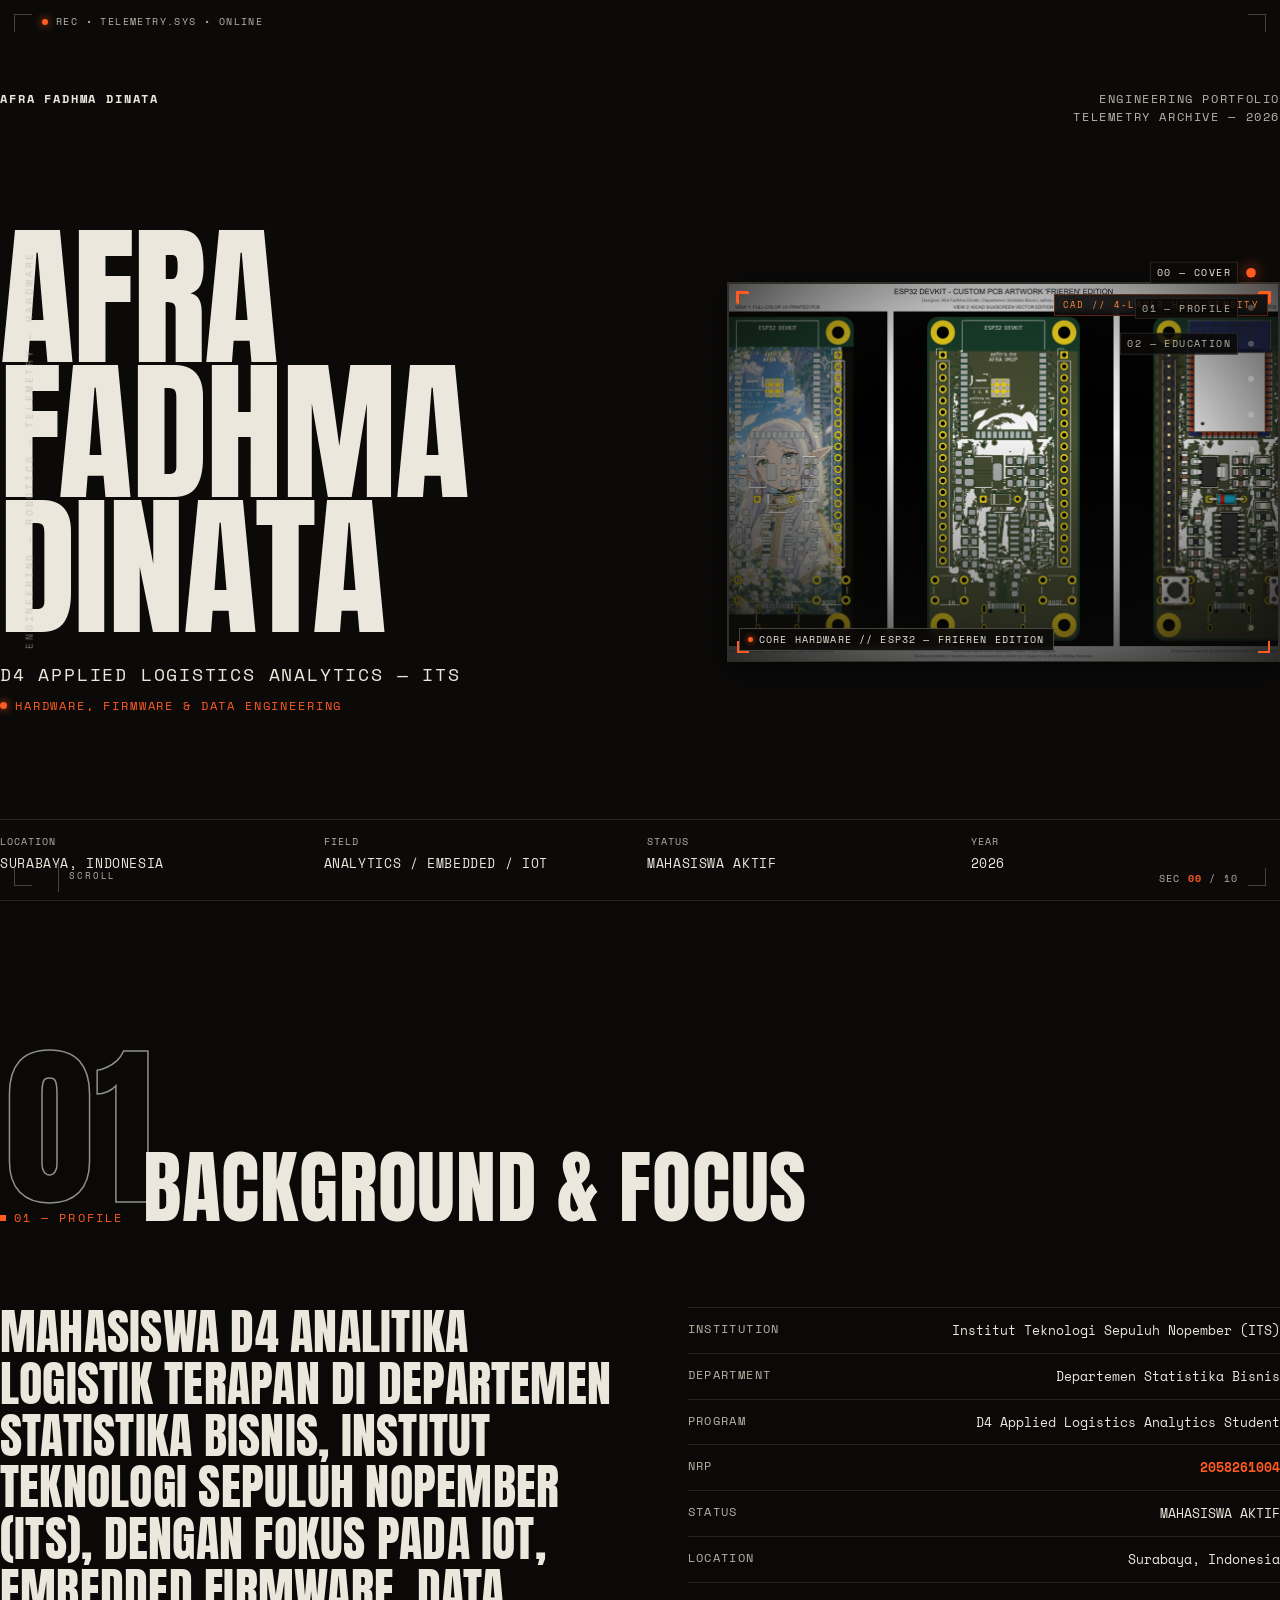
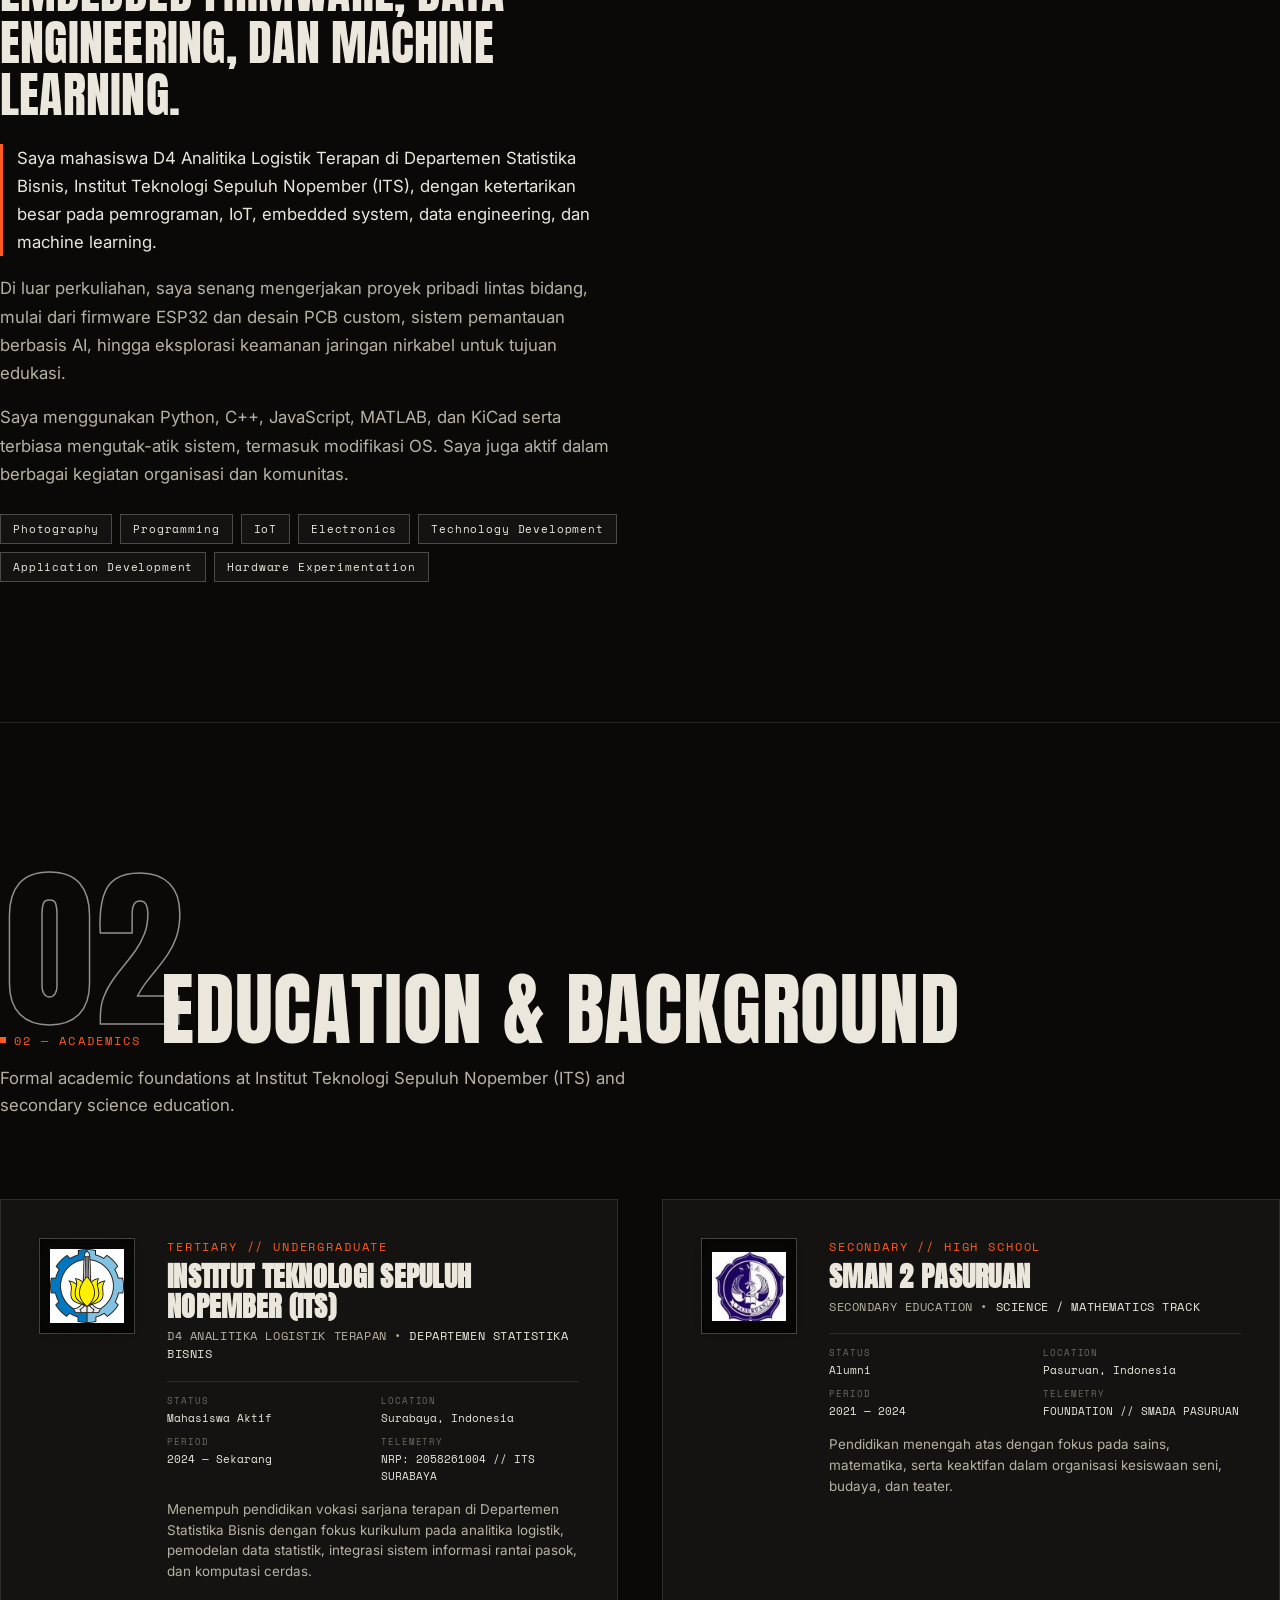
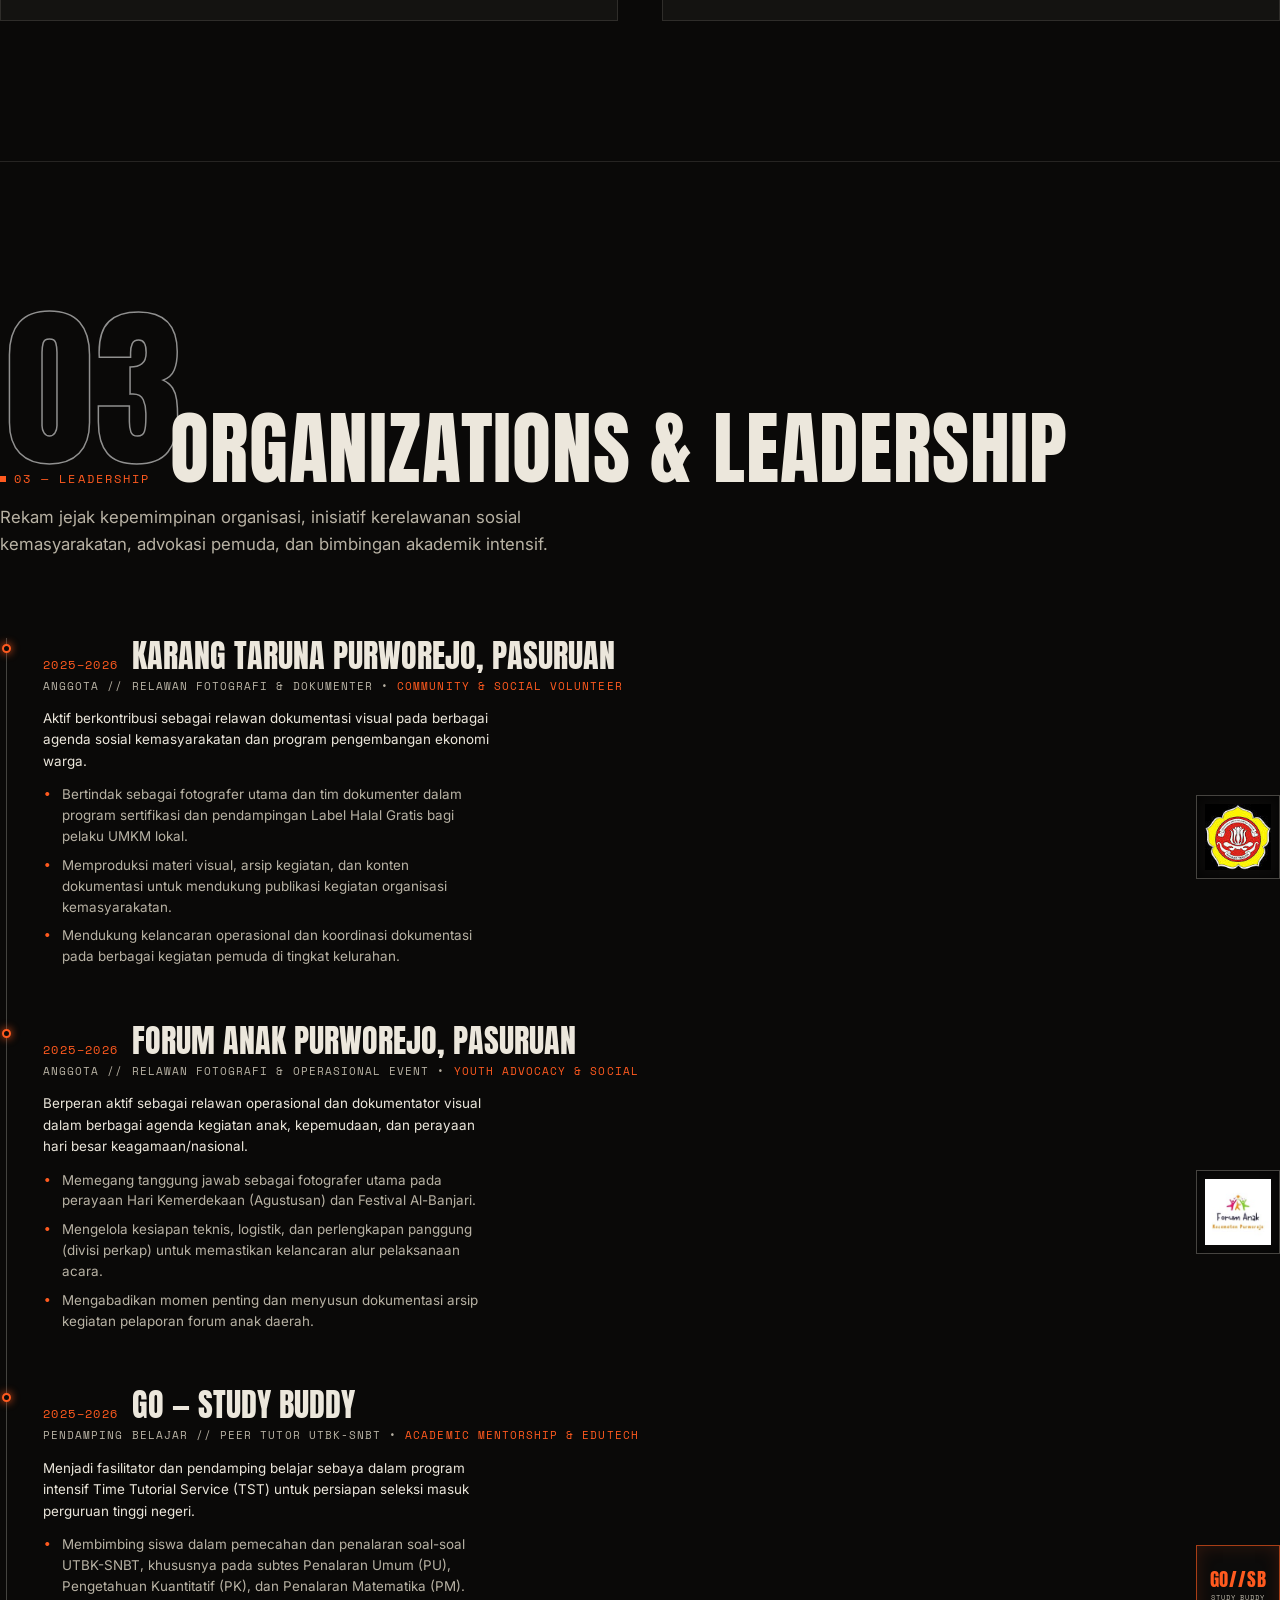
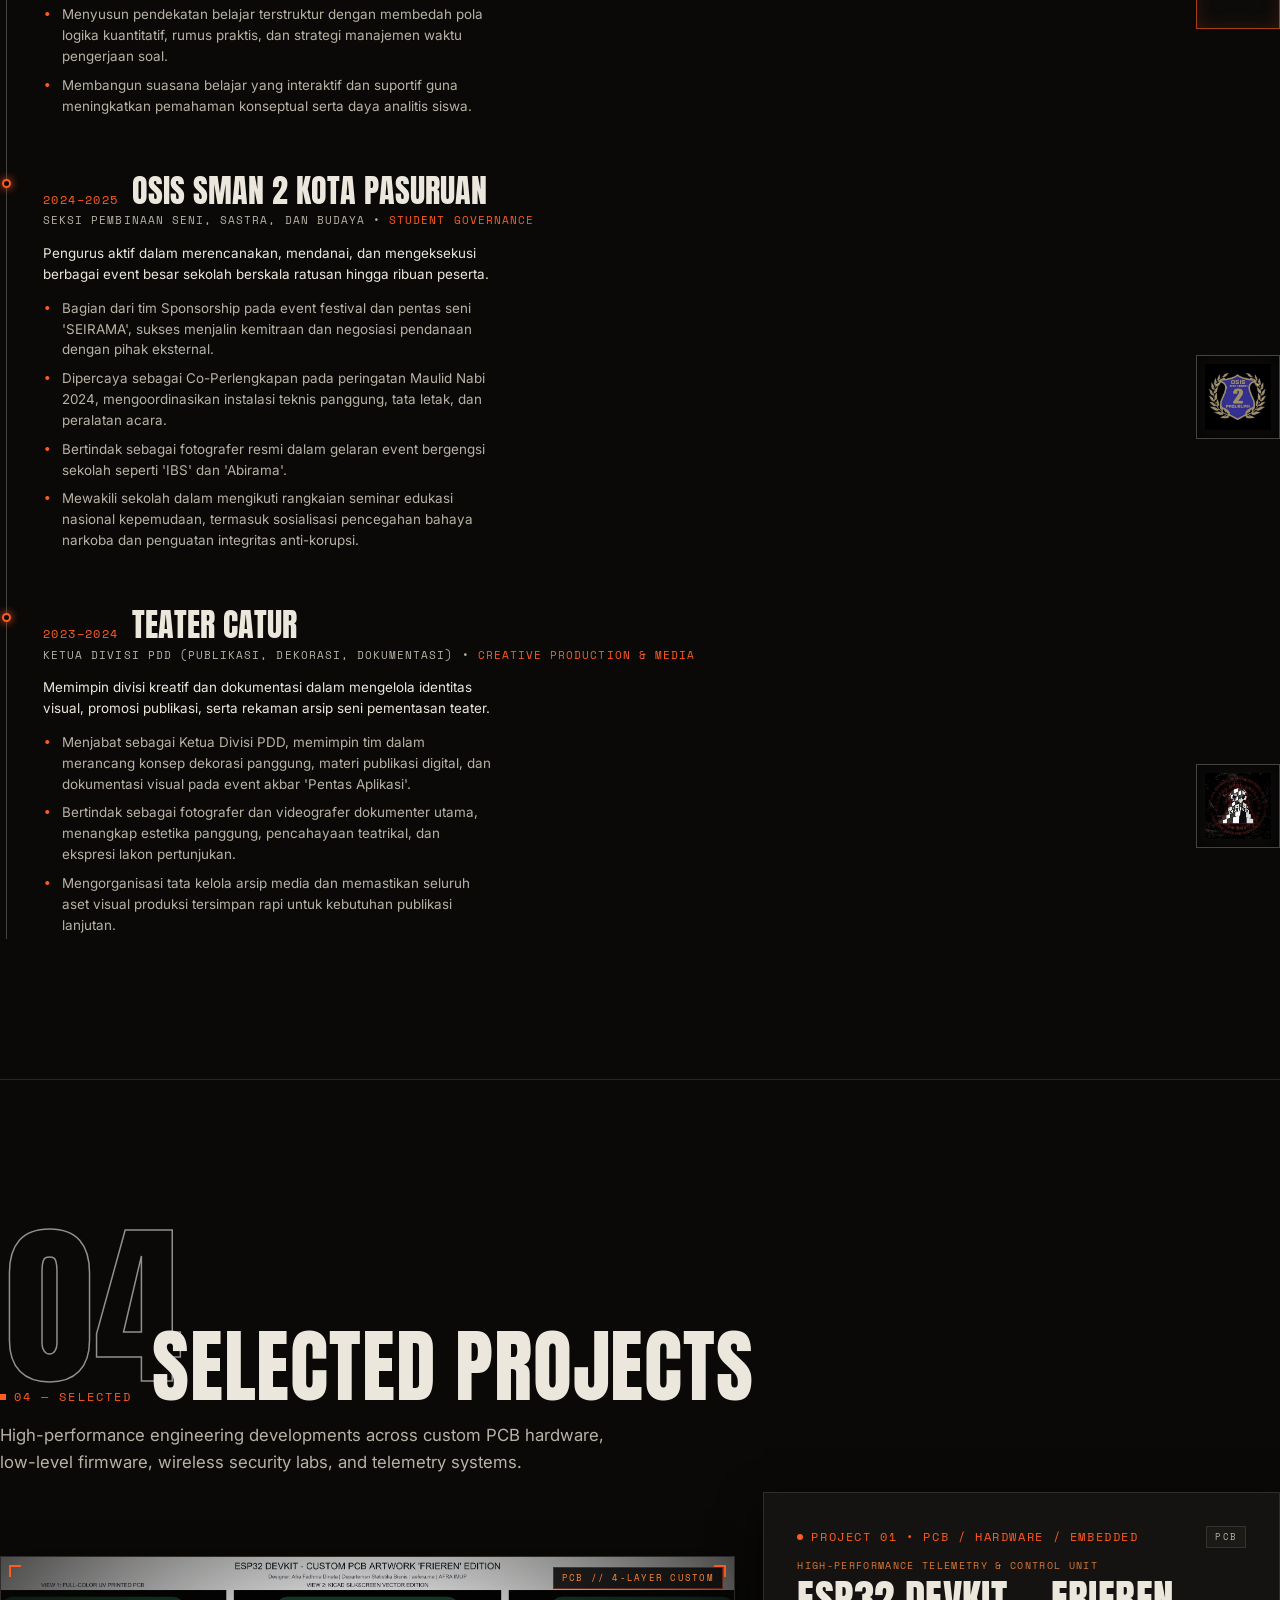
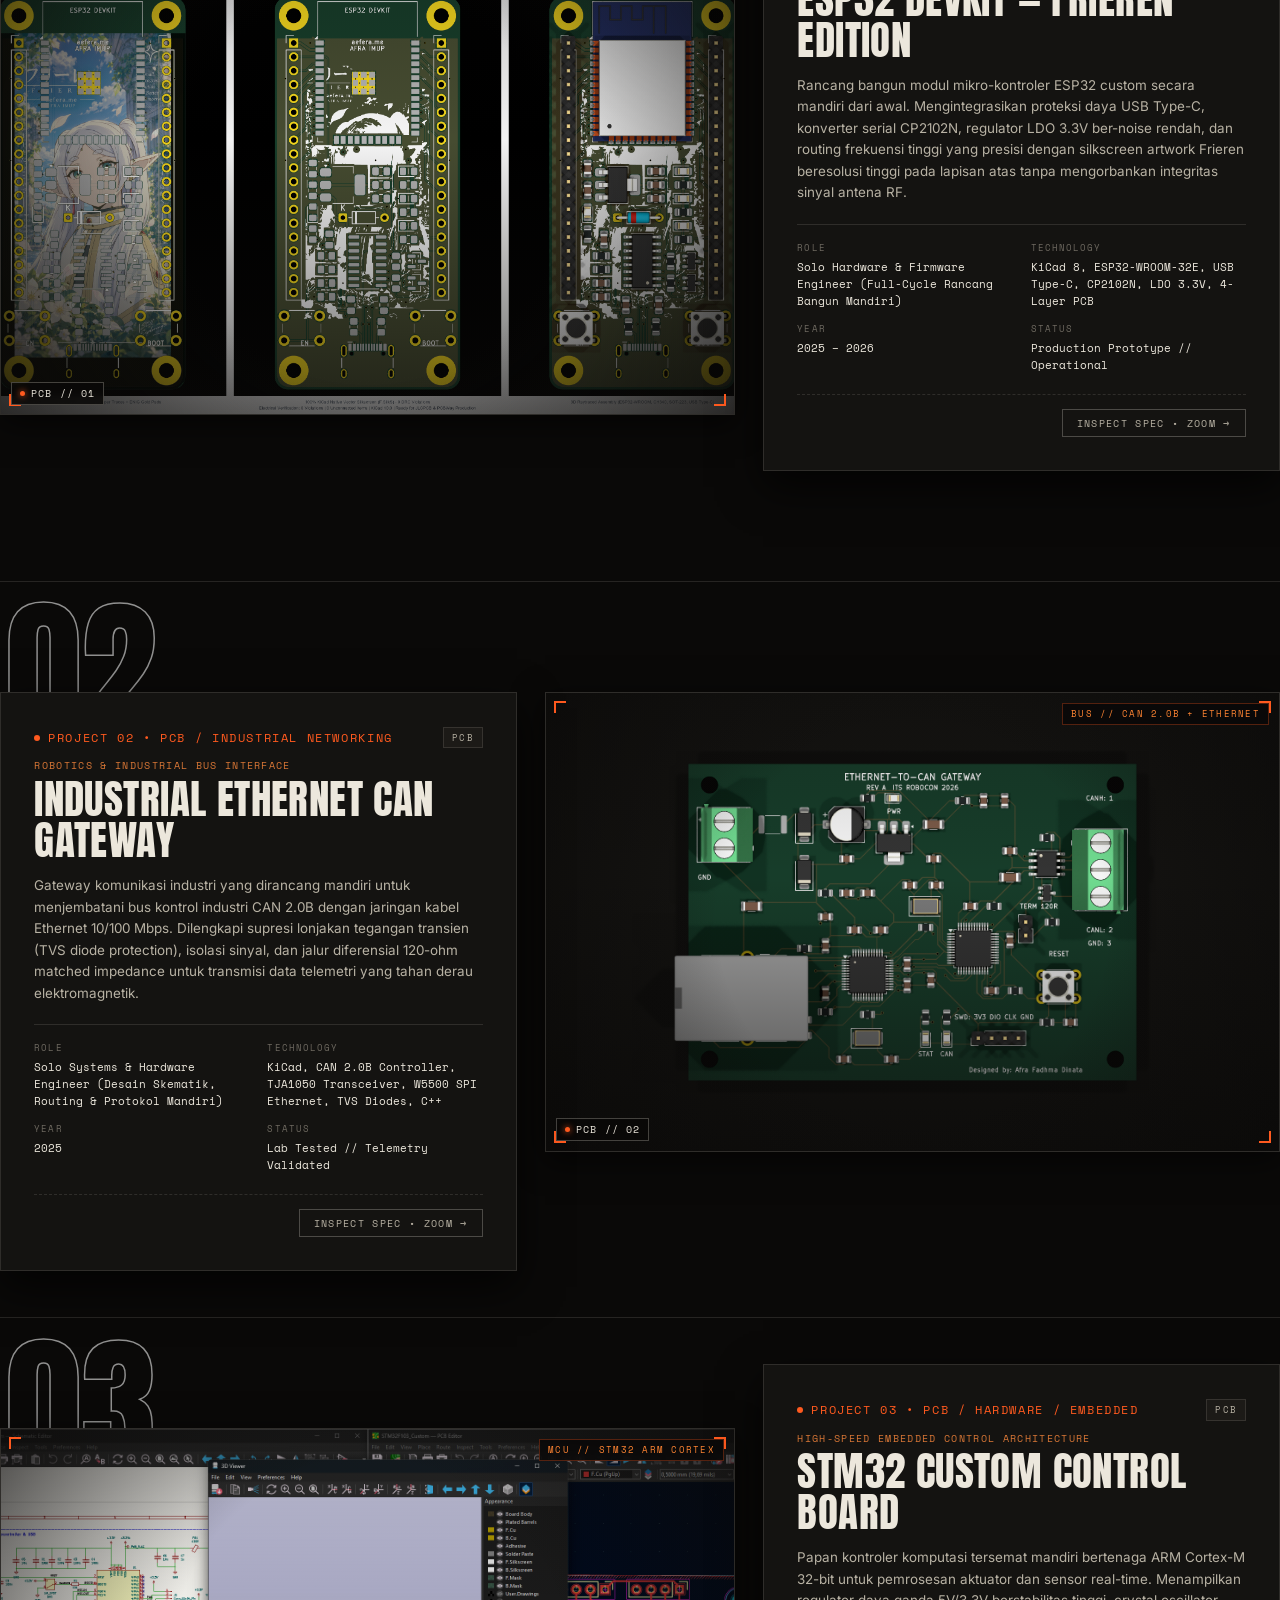
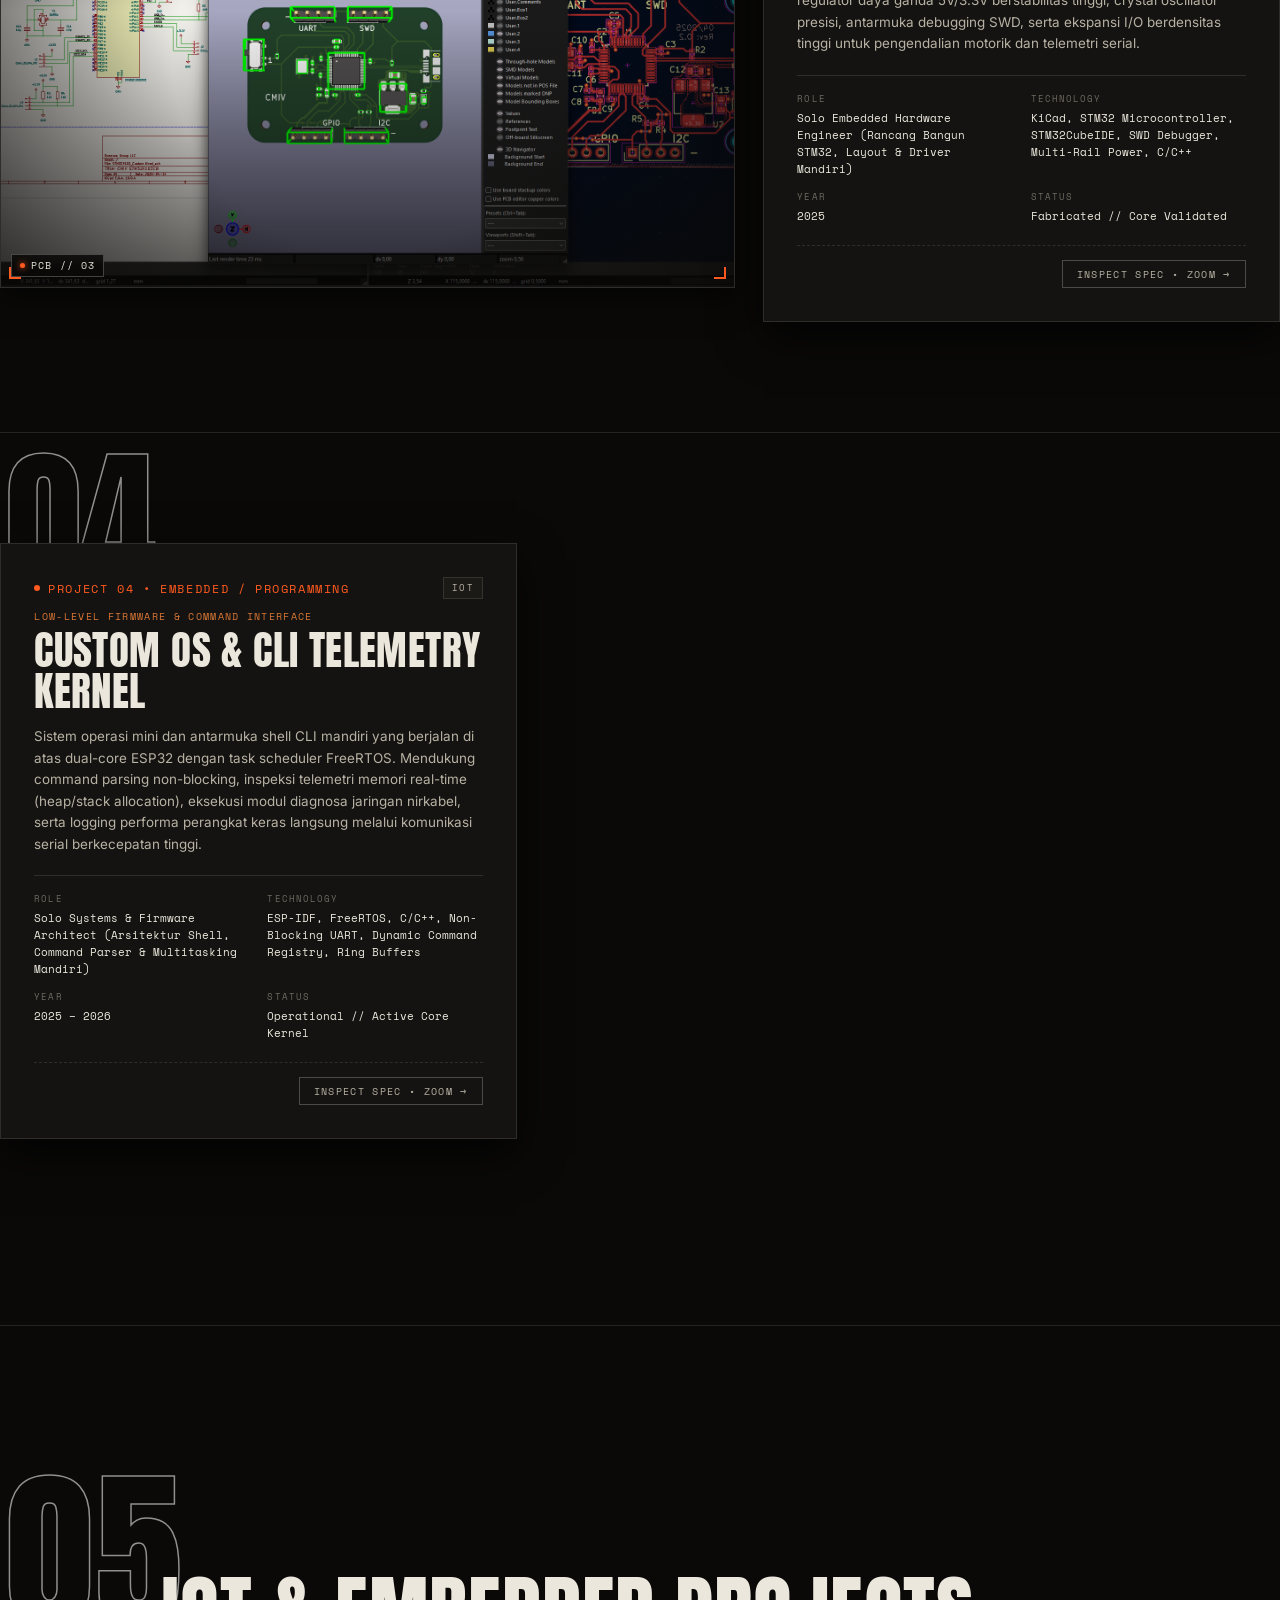
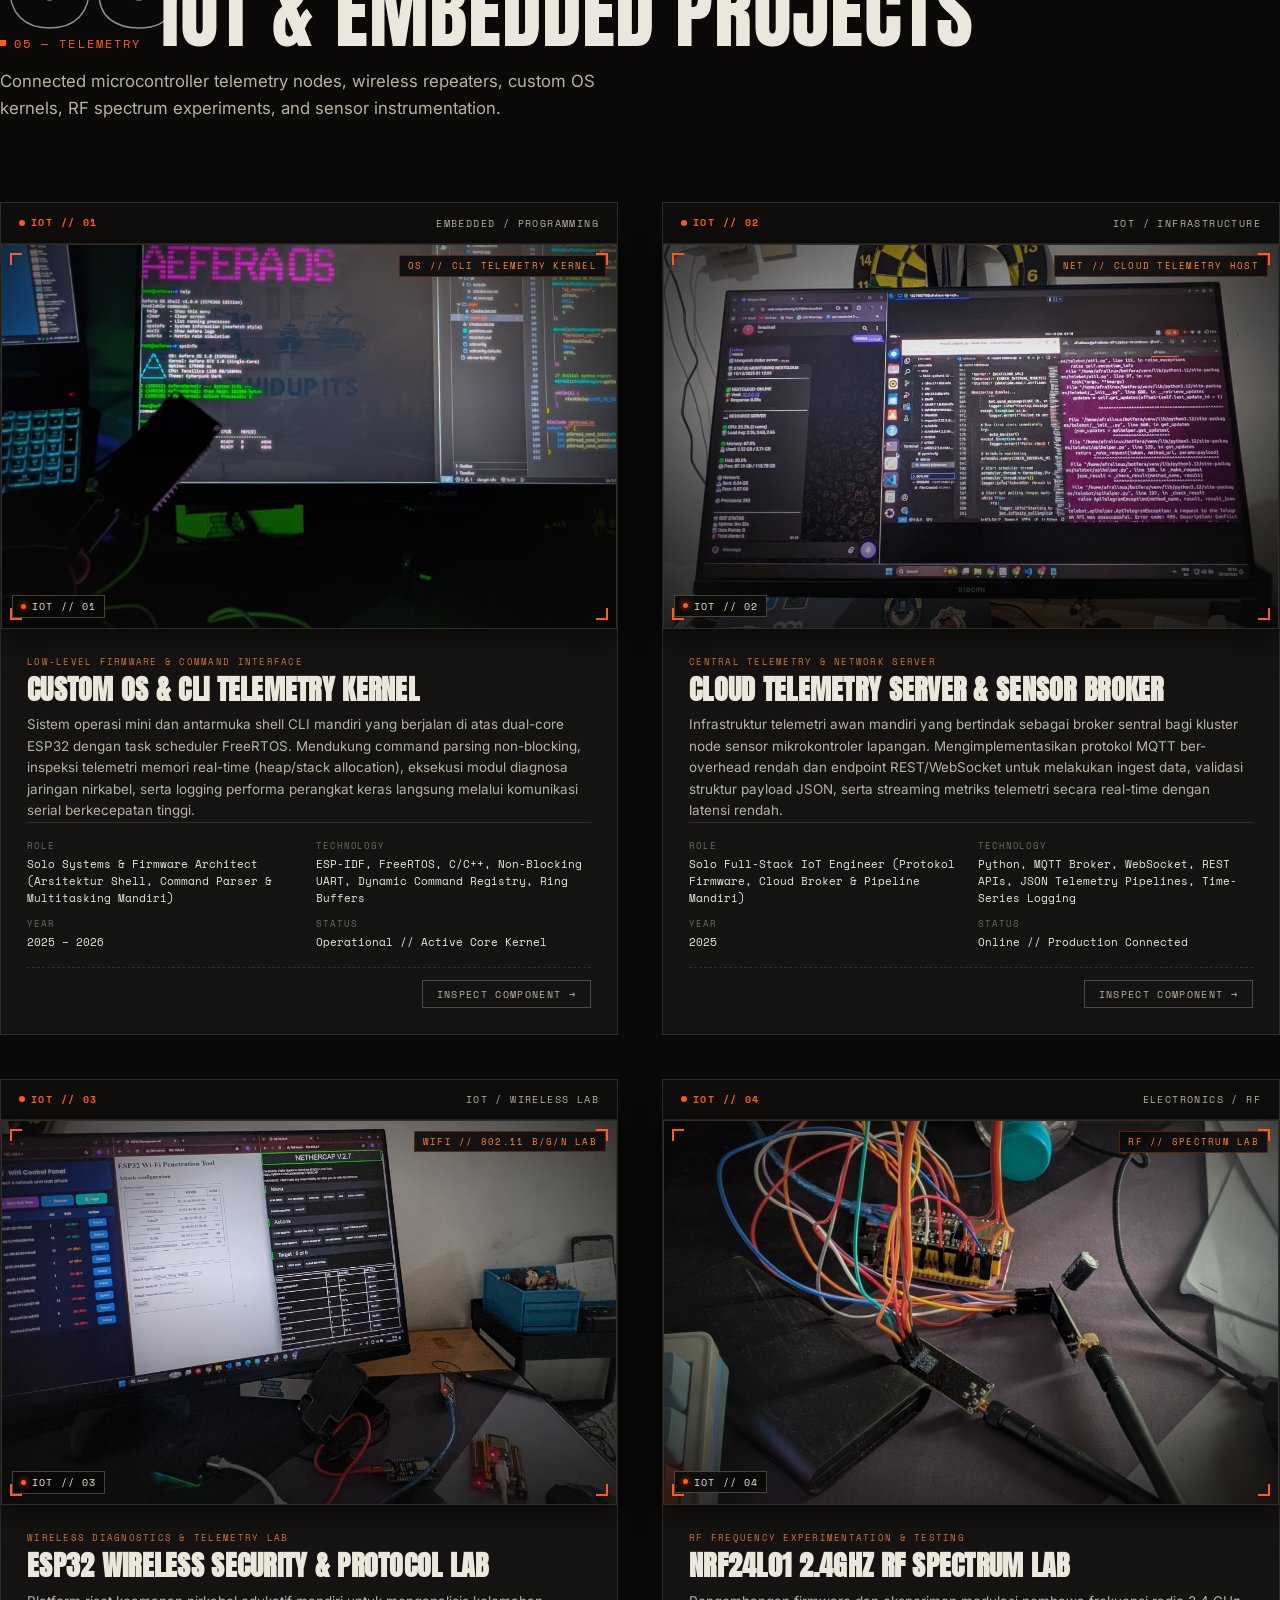
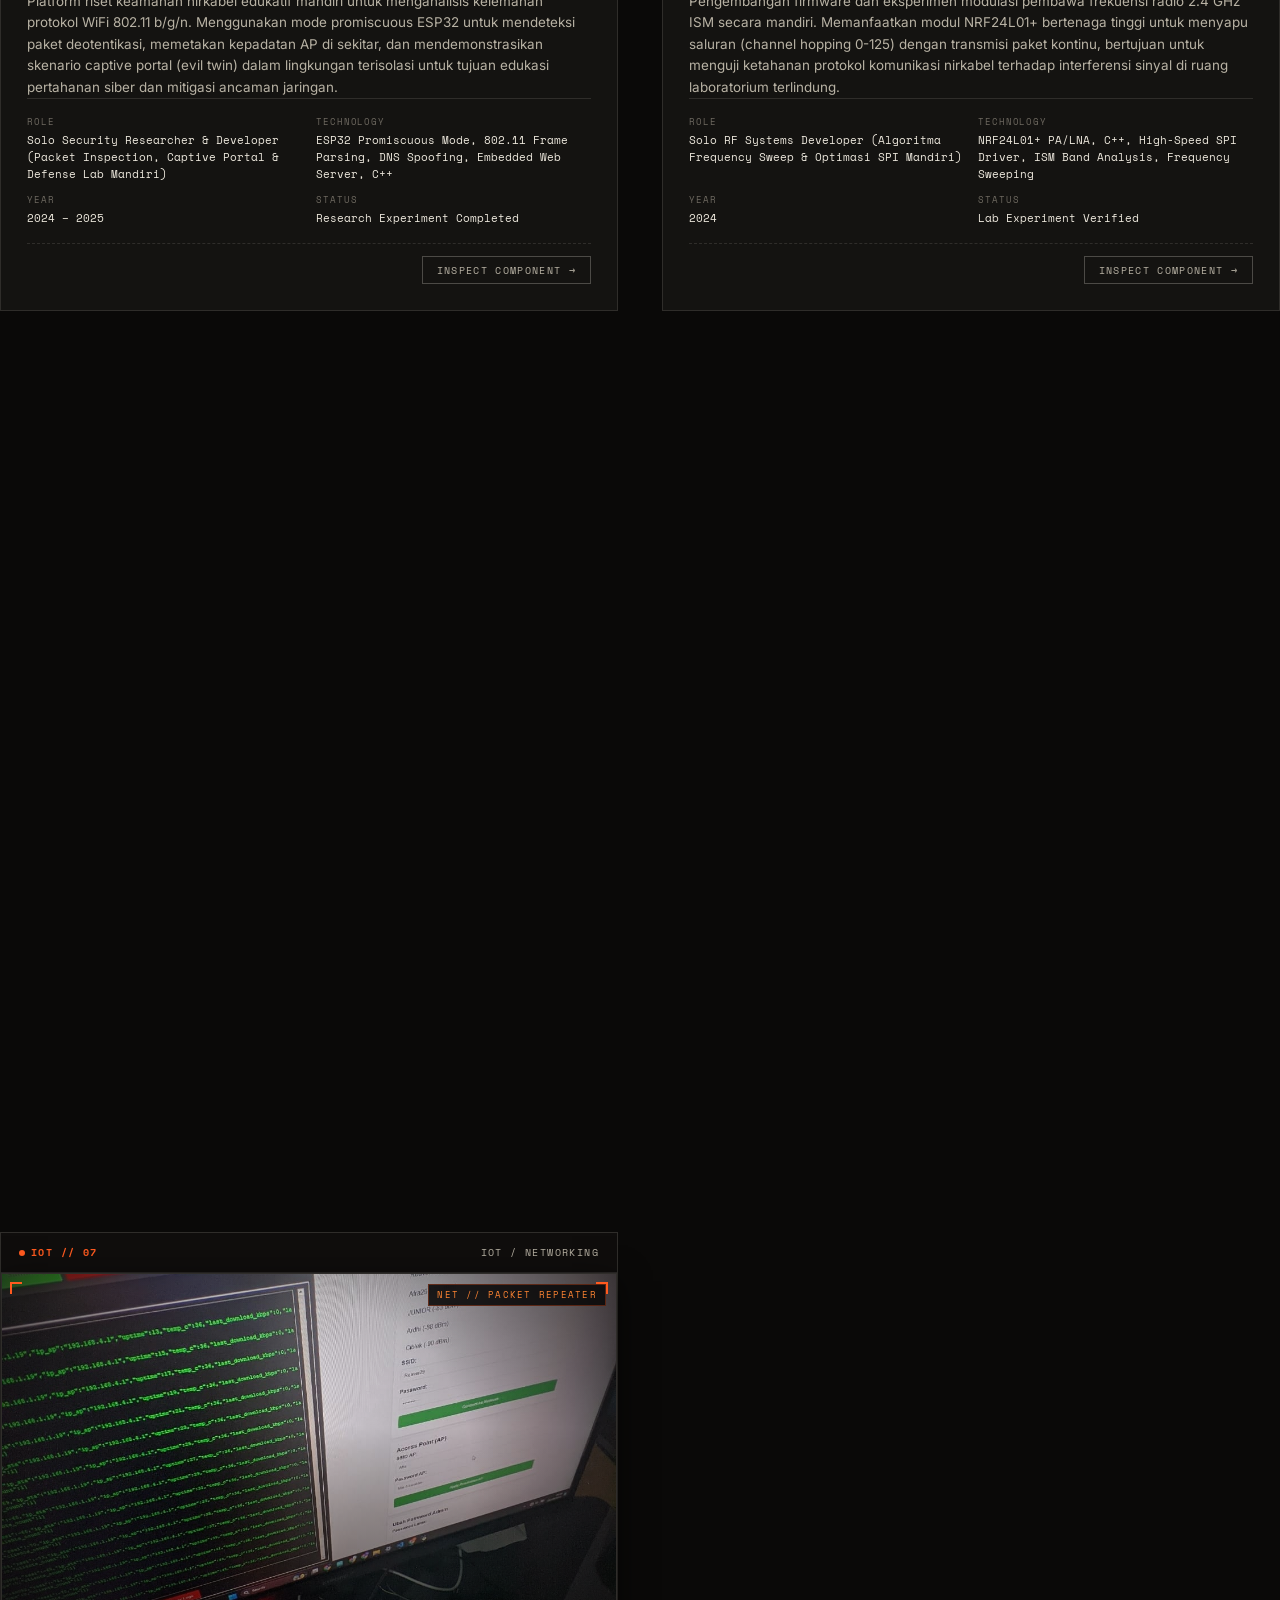
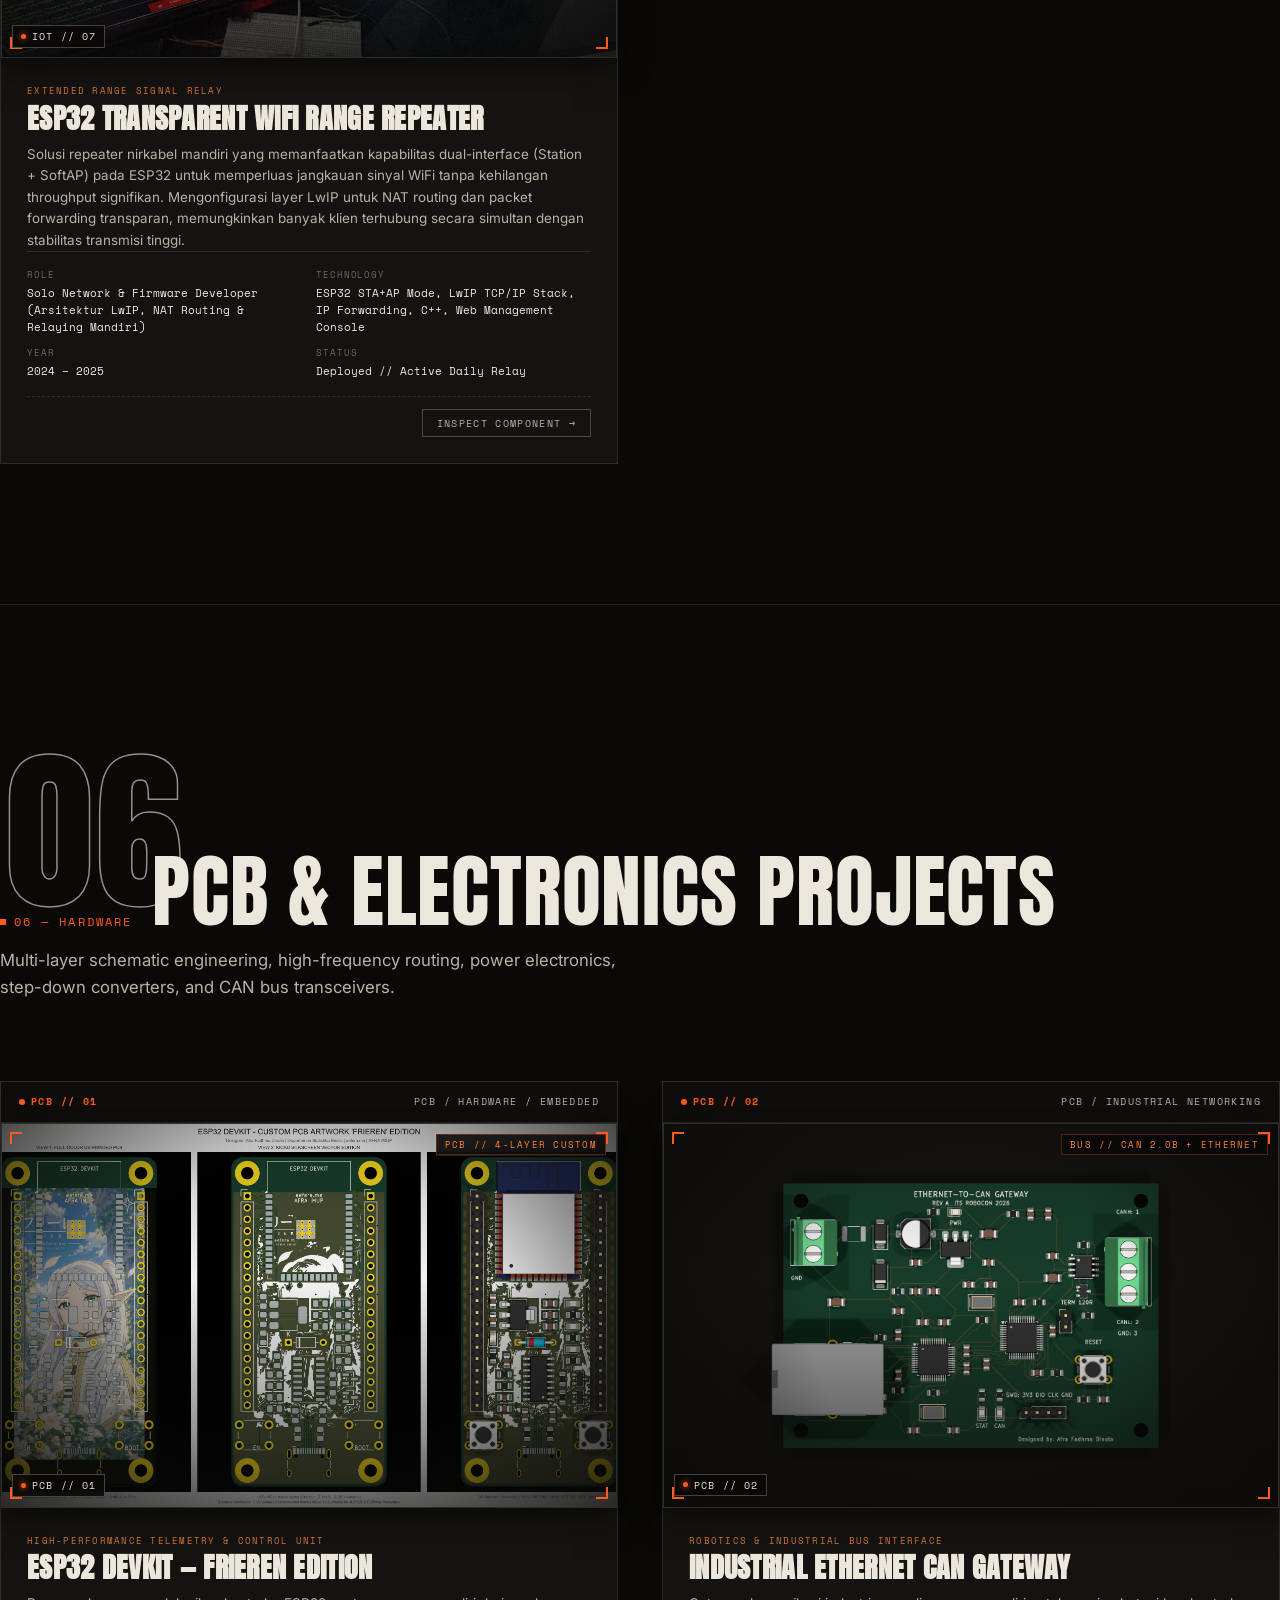
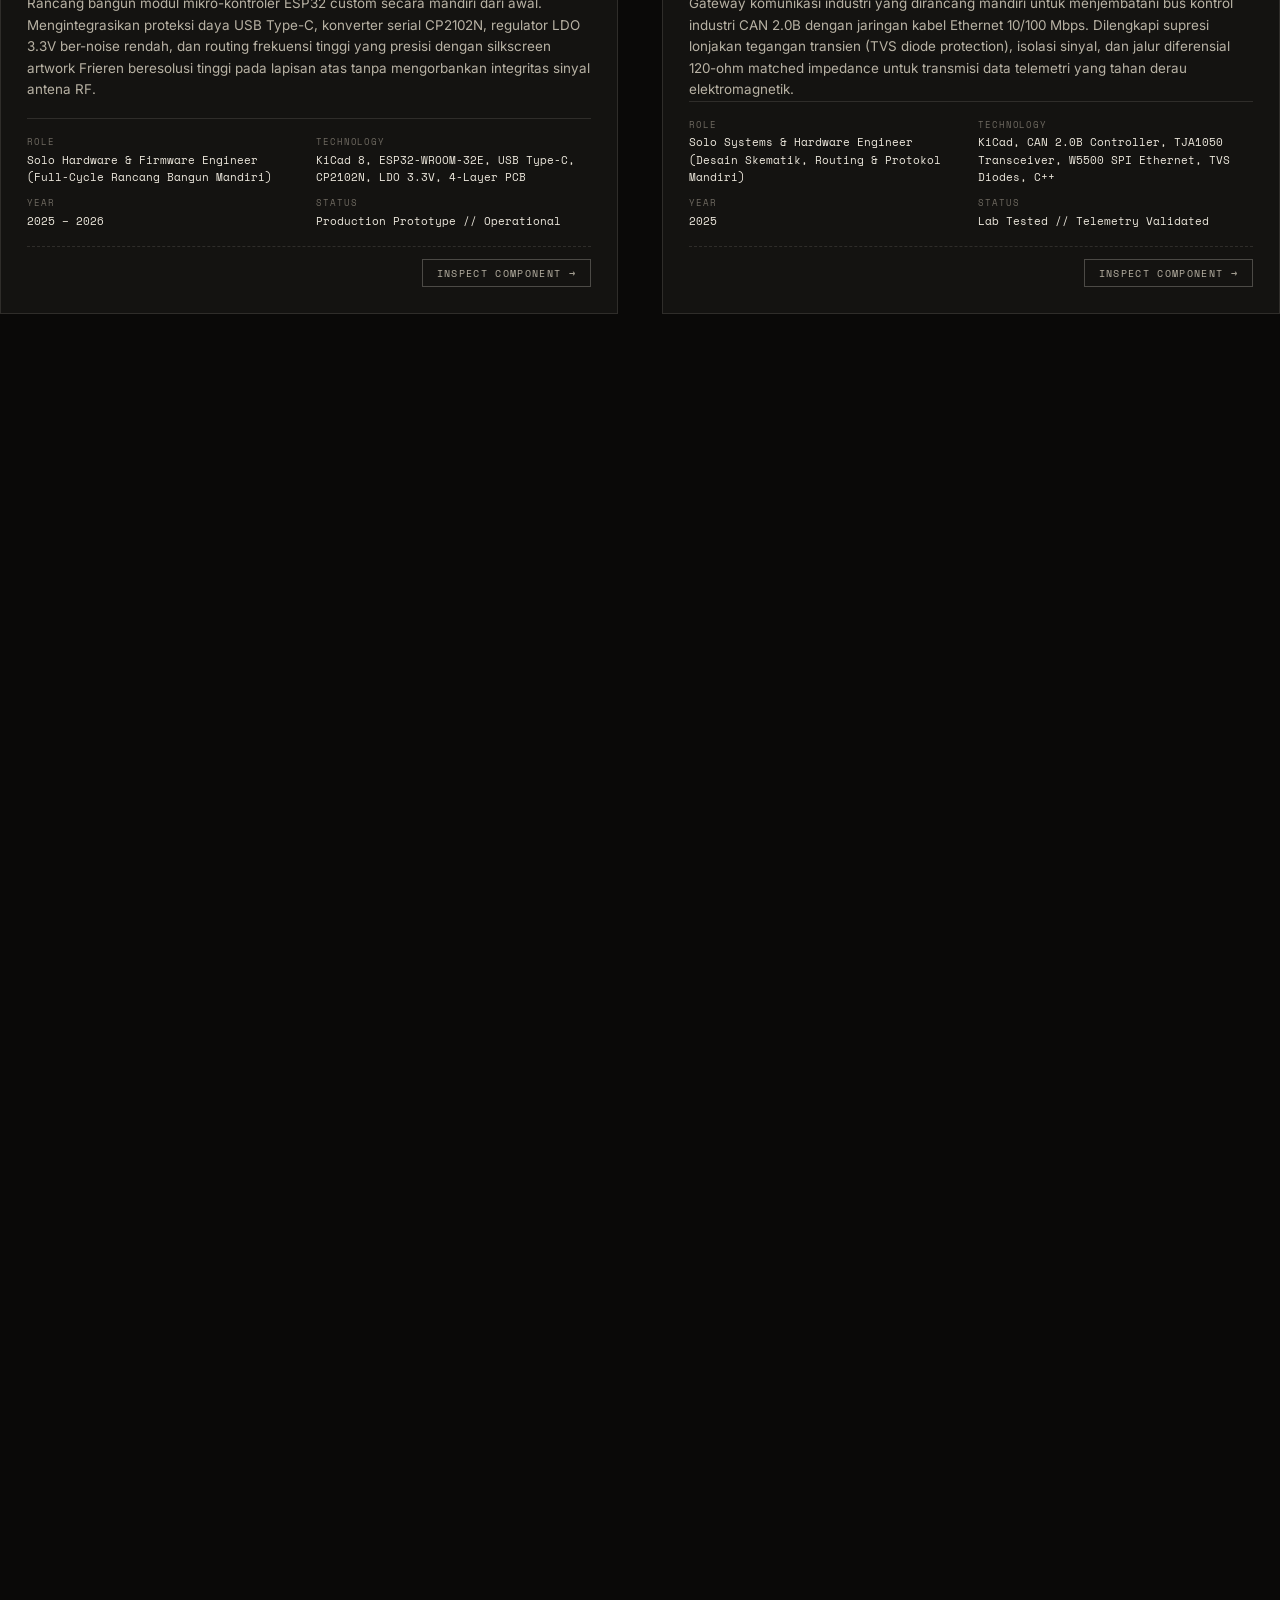
==== Engineering Portfolio — Template.html @ bd8b0655 "Remove crowded aefera.me reminder banners from hero and portal footer" ====
<!DOCTYPE html>
<html lang="en" data-theme="dark">
<head>
  <meta charset="UTF-8" />
  <title>Afra Fadhma Dinata — Engineering &amp; Robotics Portfolio</title>
  <meta name="viewport" content="width=device-width, initial-scale=1, viewport-fit=cover" />
  <meta name="description" content="Engineering, Embedded Systems, Custom PCB &amp; Robotics Portfolio." />
  
  <!-- Fonts -->
  <link rel="preconnect" href="https://fonts.googleapis.com" />
  <link rel="preconnect" href="https://fonts.gstatic.com" crossorigin />
  <link href="https://fonts.googleapis.com/css2?family=Anton&family=Space+Mono:ital,wght@0,400;0,700;1,400&family=Inter:wght@400;500;600;700;800&display=swap" rel="stylesheet" />

  <!-- Stylesheet -->
  <link rel="stylesheet" href="css/style.css?v=5" />
</head>
<body>

  <noscript><style>#loader{display:none !important;}</style></noscript>

  <!-- ============================= LOADER ============================= -->
  <div id="loader" aria-hidden="true">
    <div class="loader-top"><span>PORTFOLIO / VOL. 01</span><span>SYSTEM TELEMETRY</span></div>
    <div class="loader-mid">
      <div class="li-name" id="loaderName">AFRA FADHMA DINATA</div>
      <div class="loader-sub">HARDWARE &bull; EMBEDDED &bull; ROBOTICS</div>
      <div class="loader-bar"><span></span></div>
    </div>
    <div class="loader-bottom"><span>SYS. INITIALIZING // NOMINAL —</span></div>
  </div>

  <!-- ==================== SHARED TECHNICAL CHROME ==================== -->
  <div class="grain" aria-hidden="true"></div>
  <div class="frame-corners" aria-hidden="true"><span class="tl"></span><span class="tr"></span><span class="bl"></span><span class="br"></span></div>
  <div class="frame-readout" aria-hidden="true"><span class="rec-dot"></span><span>REC &bull; TELEMETRY.SYS &bull; ONLINE</span></div>
  <div class="frame-counter" aria-hidden="true">SEC <b id="frameCounter">00</b> / 10</div>
  <div class="edge-rail" aria-hidden="true">ENGINEERING — ROBOTICS — TELEMETRY — HARDWARE</div>

  <!-- Side Navigation Bar -->
  <nav class="side-nav" aria-label="Section navigation" id="sideNav"></nav>

  <!-- ============================== MAIN ============================== -->
  <main>

    <!-- 00 — HERO -->
    <header id="hero" class="section-hero container">
      <div class="hero-topbar">
        <span class="id-tag" id="topIdTag">AFRA FADHMA DINATA</span>
        <span class="align-right">ENGINEERING PORTFOLIO<br />TELEMETRY ARCHIVE — <span id="topYear">2026</span></span>
      </div>

      <div class="hero-main">
        <div>
          <h1 class="hero-name" id="heroName">AFRA FADHMA DINATA</h1>
          <div class="hero-sub">
            <span class="hero-field" id="heroField">ROBOTICS &amp; EMBEDDED SYSTEMS</span>
            <span class="hero-role" id="heroRole">HARDWARE &amp; FIRMWARE ENGINEER</span>
          </div>
        </div>
        <div class="hero-visual" data-parallax="0.08">
          <div class="media-frame tilt" id="heroMedia"></div>
        </div>
      </div>

      <div>
        <div class="hero-meta">
          <div class="m-item">LOCATION<b id="metaLocation">INDONESIA</b></div>
          <div class="m-item">FIELD<b id="metaField">EMBEDDED / PCB / IOT</b></div>
          <div class="m-item">STATUS<b id="metaStatus">STUDENT / BUILDER</b></div>
          <div class="m-item">YEAR<b id="metaYear">2026</b></div>
        </div>
      </div>

      <div class="scroll-cue"><span class="cue-line"></span><span>SCROLL</span></div>
    </header>

    <!-- 01 — PROFILE -->
    <section id="profile" class="section container">
      <div class="section-head">
        <span class="section-num" aria-hidden="true">01</span>
        <div class="section-title-row reveal">
          <span class="section-tag">01 — PROFILE</span>
          <h2 class="section-title">Background&nbsp;&amp;&nbsp;Focus</h2>
        </div>
      </div>

      <div class="profile-grid">
        <div class="reveal reveal-side">
          <p class="profile-intro" id="profileIntro">D4 Applied Logistics Analytics Student &bull; ITS Surabaya</p>
          <div class="profile-desc" id="profileDesc"></div>
          <ul class="tag-list" id="profileInterests" style="margin-top:26px;"></ul>
        </div>
        <div class="profile-side reveal" style="--rd:.12s">
          <div>
            <div class="spec-line"><span class="k">INSTITUTION</span><span class="v" id="profileInstitution">Institut Teknologi Sepuluh Nopember (ITS)</span></div>
            <div class="spec-line"><span class="k">DEPARTMENT</span><span class="v" id="profileDepartment">Departemen Statistika Bisnis</span></div>
            <div class="spec-line"><span class="k">PROGRAM</span><span class="v" id="profileProgram">D4 Analitika Logistik Terapan</span></div>
            <div class="spec-line"><span class="k">NRP</span><span class="v" id="profileNrp" style="color:var(--accent);font-weight:700;">2058261004</span></div>
            <div class="spec-line"><span class="k">STATUS</span><span class="v" id="profileStatus2">Mahasiswa Aktif</span></div>
            <div class="spec-line" style="border-bottom:1px solid var(--line);"><span class="k">LOCATION</span><span class="v" id="profileLocation">Surabaya, Indonesia</span></div>
          </div>
        </div>
      </div>
    </section>

    <!-- 02 — EDUCATION -->
    <section id="education" class="section container">
      <div class="section-head">
        <span class="section-num" aria-hidden="true">02</span>
        <div class="section-title-row reveal">
          <span class="section-tag">02 — ACADEMICS</span>
          <h2 class="section-title">Education&nbsp;&amp;&nbsp;Background</h2>
        </div>
        <p class="section-intro reveal" id="educationIntro" style="--rd:.1s"></p>
      </div>

      <div class="edu-grid" id="educationList"></div>
    </section>

    <!-- 03 — ORGANIZATIONS -->
    <section id="organizations" class="section container">
      <div class="section-head">
        <span class="section-num" aria-hidden="true">03</span>
        <div class="section-title-row reveal">
          <span class="section-tag">03 — LEADERSHIP</span>
          <h2 class="section-title">Organizations&nbsp;&amp;&nbsp;Leadership</h2>
        </div>
        <p class="section-intro reveal" id="orgsIntro" style="--rd:.1s"></p>
      </div>

      <div class="timeline" id="orgsList"></div>
    </section>

    <!-- 04 — SELECTED PROJECTS -->
    <section id="projects" class="section container">
      <div class="section-head">
        <span class="section-num" aria-hidden="true">04</span>
        <div class="section-title-row reveal">
          <span class="section-tag">04 — SELECTED</span>
          <h2 class="section-title">Selected&nbsp;Projects</h2>
        </div>
        <p class="section-intro reveal" id="projectsIntro" style="--rd:.1s"></p>
      </div>

      <div id="projectsList"></div>
    </section>

    <!-- 05 — IOT PROJECTS -->
    <section id="iot" class="section container">
      <div class="section-head">
        <span class="section-num" aria-hidden="true">05</span>
        <div class="section-title-row reveal">
          <span class="section-tag">05 — TELEMETRY</span>
          <h2 class="section-title">IoT&nbsp;&amp;&nbsp;Embedded&nbsp;Projects</h2>
        </div>
        <p class="section-intro reveal" id="iotIntro" style="--rd:.1s"></p>
      </div>

      <div class="eng-grid" id="iotList"></div>
    </section>

    <!-- 06 — PCB PROJECTS -->
    <section id="pcb" class="section container">
      <div class="section-head">
        <span class="section-num" aria-hidden="true">06</span>
        <div class="section-title-row reveal">
          <span class="section-tag">06 — HARDWARE</span>
          <h2 class="section-title">PCB&nbsp;&amp;&nbsp;Electronics&nbsp;Projects</h2>
        </div>
        <p class="section-intro reveal" id="pcbIntro" style="--rd:.1s"></p>
      </div>

      <div class="eng-grid" id="pcbList"></div>
    </section>

    <!-- 07 — MAIN WEBSITE & OTHER WORKS PORTAL (aefera.me) -->
    <section id="portal" class="section container">
      <div class="section-head">
        <span class="section-num" aria-hidden="true">07</span>
        <div class="section-title-row reveal">
          <span class="section-tag">07 — EXTERNAL PORTAL</span>
          <h2 class="section-title">Main&nbsp;Website&nbsp;&amp;&nbsp;Other&nbsp;Works</h2>
        </div>
        <p class="section-intro reveal" id="portalIntro" style="--rd:.1s"></p>
      </div>

      <div id="mainPortalContent"></div>
    </section>

    <!-- 08 — TECHNICAL SKILLS -->
    <section id="skills" class="section container">
      <div class="section-head">
        <span class="section-num" aria-hidden="true">08</span>
        <div class="section-title-row reveal">
          <span class="section-tag">08 — SPEC SHEET</span>
          <h2 class="section-title">Technical&nbsp;Skills</h2>
        </div>
      </div>

      <div class="spec-sheet" id="skillsSheet"></div>
    </section>

    <!-- 09 — ACHIEVEMENTS & DEV LOG -->
    <section id="achievements" class="section container">
      <div class="section-head">
        <span class="section-num" aria-hidden="true">09</span>
        <div class="section-title-row reveal">
          <span class="section-tag">09 — TELEMETRY</span>
          <h2 class="section-title">Achievements&nbsp;&amp;&nbsp;Dev&nbsp;Log</h2>
        </div>
        <p class="section-intro reveal" id="achievementsIntro" style="--rd:.1s"></p>
      </div>

      <div class="stat-grid" id="achievementsGrid"></div>
      <div class="log-grid reveal" id="logGrid"></div>
    </section>

    <!-- 10 — CONTACT -->
    <footer id="contact" class="section-contact container">
      <div class="contact-head">
        <span class="section-tag contact-tag">10 — GET IN TOUCH</span>
        <h2 class="contact-title reveal" id="contactHeadline">Let's&nbsp;Build<br />Something.</h2>
      </div>

      <div class="contact-list" id="contactList"></div>

      <div class="site-footer">
        <span id="footerCopy">&copy; 2026 AFRA FADHMA DINATA</span>
        <span>ROBOTICS &bull; EMBEDDED SYSTEMS &bull; HARDWARE PORTFOLIO</span>
      </div>
    </footer>

  </main>

  <!-- ========================= LIGHTBOX INSPECTION MODAL ========================= -->
  <div id="lightbox" class="lightbox-modal" aria-hidden="true">
    <div class="lightbox-bar">
      <span class="lightbox-title" id="lightboxTitle">INSPECT COMPONENT</span>
      <button class="lightbox-close" id="lightboxClose" aria-label="Close inspection">ESC &bull; CLOSE</button>
    </div>
    <div class="lightbox-content">
      <div class="lightbox-img-wrap">
        <img id="lightboxImg" src="" alt="Hardware inspection view" />
      </div>
    </div>
    <div class="lightbox-footer">
      <span id="lightboxTag">COMPONENT TELEMETRY</span>
      <div style="display:flex;gap:8px;">
        <button class="lightbox-nav-btn" id="lightboxPrev">&larr; PREV</button>
        <button class="lightbox-nav-btn" id="lightboxNext">NEXT &rarr;</button>
      </div>
    </div>
  </div>

  <!-- Scripts -->
  <script src="js/data.js?v=5"></script>
  <script src="js/main.js?v=5"></script>
</body>
</html>
---- css/style.css ----
/* ==========================================================================
   00 — DESIGN TOKENS
   Aesthetic: Robotics, Electronics, Embedded Systems, Hardware Engineering.
   Palette: Carbon-fibre charcoal, asphalt ink, safety-signal industrial orange,
   drafting paper off-white, copper circuit tones.
   ========================================================================== */
:root {
  --accent: #ff5a1f;           /* Signal Safety Industrial Orange */
  --accent-dim: #a83e16;
  --accent-glow: rgba(255, 90, 31, 0.28);
  --accent-hot: #ff8533;
  --copper: #d97736;

  --ink: #0a0908;              /* Base chassis, warm carbon black */
  --charcoal: #141311;         /* Primary panel base */
  --charcoal-2: #1c1a17;       /* Raised panel / card base */
  --charcoal-3: #26231f;       /* Highlight borders & frames */
  --paper: #ece7dc;            /* Drafting paper off-white */
  --paper-dim: #b8b2a4;        /* Technical readout muted text */
  --gray: #6f6a61;
  --line: rgba(236,231,220,0.12);
  --line-strong: rgba(236,231,220,0.26);

  --font-display: 'Anton', 'Arial Narrow Bold', 'Arial Narrow', sans-serif;
  --font-mono: 'Space Mono', 'Courier New', Courier, monospace;
  --font-body: 'Inter', -apple-system, BlinkMacSystemFont, 'Segoe UI', Roboto, sans-serif;

  --fs-hero: clamp(3.4rem, 12vw, 10.5rem);
  --fs-giant-num: clamp(5.5rem, 20vw, 18rem);
  --fs-h1: clamp(2.4rem, 6.5vw, 5rem);
  --fs-h2: clamp(1.8rem, 4vw, 3rem);
  --fs-h3: clamp(1.25rem, 2.4vw, 1.8rem);
  --fs-body: clamp(0.96rem, 0.9vw + 0.58rem, 1.05rem);
  --fs-small: 0.84rem;
  --fs-label: 0.72rem;

  --pad: clamp(20px, 4.5vw, 64px);
  --pad-y: clamp(70px, 11vw, 140px);

  box-sizing: border-box;
  padding-top: env(safe-area-inset-top, 0px);
  padding-bottom: env(safe-area-inset-bottom, 0px);
}

*, *::before, *::after { box-sizing: inherit; }

html {
  background: var(--ink);
  scroll-behavior: smooth;
  scroll-padding-top: env(safe-area-inset-top, 0px);
}

@media (prefers-reduced-motion: reduce) {
  html { scroll-behavior: auto; }
}

body {
  margin: 0;
  background: var(--ink);
  color: var(--paper);
  font-family: var(--font-body);
  font-size: var(--fs-body);
  line-height: 1.55;
  -webkit-font-smoothing: antialiased;
  overflow-x: hidden;
}

::selection { background: var(--accent); color: var(--ink); }

a { color: inherit; text-decoration: none; }
img { max-width: 100%; display: block; }
ul { margin: 0; padding: 0; list-style: none; }
h1, h2, h3, p { margin: 0; }

:focus-visible {
  outline: 2px solid var(--accent);
  outline-offset: 3px;
}

.container {
  max-width: 1480px;
  margin: 0 auto;
  padding-left: var(--pad);
  padding-right: var(--pad);
}

/* ==========================================================================
   01 — SHARED TECHNICAL CHROME
   Atmospheric film grain, corner alignment crosshairs, frame counters, HUD rails
   ========================================================================== */
.grain {
  position: fixed; inset: 0; z-index: 60;
  pointer-events: none;
  opacity: 0.045;
  mix-blend-mode: overlay;
  background-image: url("data:image/svg+xml;utf8,<svg xmlns='http://www.w3.org/2000/svg' width='120' height='120'><filter id='n'><feTurbulence type='fractalNoise' baseFrequency='0.85' numOctaves='3' stitchTiles='stitch'/></filter><rect width='100%25' height='100%25' filter='url(%23n)'/></svg>");
  background-repeat: repeat;
}

.frame-corners { position: fixed; inset: 0; z-index: 55; pointer-events: none; }
.frame-corners span {
  position: absolute; width: 18px; height: 18px;
  border-color: var(--line-strong); border-style: solid; border-width: 0;
}
.frame-corners .tl { top: 14px; left: 14px; border-top-width: 1px; border-left-width: 1px; }
.frame-corners .tr { top: 14px; right: 14px; border-top-width: 1px; border-right-width: 1px; }
.frame-corners .bl { bottom: 14px; left: 14px; border-bottom-width: 1px; border-left-width: 1px; }
.frame-corners .br { bottom: 14px; right: 14px; border-bottom-width: 1px; border-right-width: 1px; }

.frame-readout {
  position: fixed; top: 14px; left: 42px; z-index: 55;
  font-family: var(--font-mono); font-size: 10px; letter-spacing: 0.14em;
  color: var(--paper-dim); pointer-events: none; display: flex; align-items: center; gap: 8px;
}
.frame-readout .rec-dot {
  width: 6px; height: 6px; border-radius: 50%; background: var(--accent);
  box-shadow: 0 0 8px var(--accent);
  animation: pulseDot 2s infinite ease-in-out;
}
.frame-counter {
  position: fixed; bottom: 14px; right: 42px; z-index: 55;
  font-family: var(--font-mono); font-size: 10px; letter-spacing: 0.12em;
  color: var(--paper-dim); pointer-events: none;
}
.frame-counter b { color: var(--accent); font-weight: 700; }

.edge-rail {
  position: fixed; top: 50%; left: 22px; transform: translateY(-50%) rotate(180deg);
  writing-mode: vertical-rl;
  font-family: var(--font-mono); font-size: 9.5px; letter-spacing: 0.3em;
  color: var(--paper-dim); z-index: 55; pointer-events: none; opacity: 0.6;
}

.side-nav {
  position: fixed; right: 26px; top: 50%; transform: translateY(-50%);
  z-index: 56; display: flex; flex-direction: column; gap: 14px;
  align-items: flex-end;
}
.side-nav a {
  display: flex; align-items: center; gap: 10px;
  font-family: var(--font-mono); font-size: 10px; letter-spacing: 0.14em;
  color: var(--paper-dim);
}
.side-nav .nav-label {
  opacity: 0; transform: translateX(6px);
  transition: opacity .25s ease, transform .25s ease;
  white-space: nowrap; background: rgba(10,9,8,0.85); padding: 2px 6px; border: 1px solid var(--line);
}
.side-nav a:hover .nav-label,
.side-nav a.active .nav-label { opacity: 1; transform: translateX(0); }
.side-nav .nav-dot {
  width: 6px; height: 6px; border-radius: 50%;
  background: var(--line-strong);
  transition: background .25s ease, transform .25s ease, box-shadow .25s ease;
  flex-shrink: 0;
}
.side-nav a.active .nav-dot {
  background: var(--accent);
  transform: scale(1.6);
  box-shadow: 0 0 10px var(--accent);
}
.side-nav a.active { color: var(--paper); }

@media (max-width: 900px) {
  .edge-rail, .side-nav, .frame-readout, .frame-counter { display: none; }
}

/* ==========================================================================
   02 — LOADER
   ========================================================================== */
#loader {
  position: fixed; inset: 0; z-index: 999;
  background: var(--ink);
  display: flex; align-items: flex-end; justify-content: space-between;
  flex-direction: column; padding: var(--pad);
  transition: opacity .65s ease, visibility .65s ease;
}
body.loaded #loader { opacity: 0; visibility: hidden; pointer-events: none; }
.loader-top {
  width: 100%; display: flex; justify-content: space-between;
  font-family: var(--font-mono); font-size: 10px; letter-spacing: 0.14em; color: var(--paper-dim);
}
.loader-mid { margin: auto; text-align: center; }
.loader-mid .li-name {
  font-family: var(--font-display); font-weight: 400;
  font-size: clamp(2rem, 6.5vw, 3.8rem); letter-spacing: 0.02em;
  color: var(--paper); text-transform: uppercase;
}
.loader-sub {
  font-family: var(--font-mono); font-size: 11px; letter-spacing: 0.22em; color: var(--accent); margin-top: 8px;
}
.loader-bar {
  width: min(280px, 60vw); height: 2px; background: var(--line);
  margin: 24px auto 0; position: relative; overflow: hidden;
}
.loader-bar span {
  position: absolute; inset: 0; width: 0%; background: var(--accent);
  box-shadow: 0 0 12px var(--accent);
  animation: loaderFill 1.3s cubic-bezier(.65,0,.35,1) forwards;
}
@keyframes loaderFill { to { width: 100%; } }
.loader-bottom {
  width: 100%; text-align: right;
  font-family: var(--font-mono); font-size: 10px; letter-spacing: 0.14em; color: var(--paper-dim);
}

/* ==========================================================================
   03 — REVEAL / MOTION UTILITIES
   ========================================================================== */
.reveal {
  opacity: 0; transform: translateY(32px); filter: blur(4px);
  transition: opacity .85s cubic-bezier(.16,1,.3,1), transform .85s cubic-bezier(.16,1,.3,1), filter .85s ease;
  transition-delay: var(--rd, 0s);
}
.reveal.is-visible { opacity: 1; transform: none; filter: blur(0); }
.reveal-side { transform: translateX(-36px); }
.reveal-side.is-visible { transform: none; }

@media (prefers-reduced-motion: reduce) {
  .reveal, .reveal-side { transition: opacity .3s ease !important; transform: none !important; filter: none !important; }
}

/* ==========================================================================
   04 — SECTION SCAFFOLDING
   ========================================================================== */
.section { position: relative; padding: var(--pad-y) 0; border-top: 1px solid var(--line); overflow: hidden; }
.section-head {
  position: relative;
  margin-bottom: clamp(40px, 6.5vw, 80px);
  padding-top: clamp(16px, 2.5vw, 36px);
}
.section-num {
  font-family: var(--font-display);
  font-weight: 400;
  font-size: clamp(5.2rem, 15vw, 11rem);
  line-height: 0.85;
  color: transparent;
  -webkit-text-stroke: 1.5px rgba(255, 255, 255, 0.55);
  position: absolute;
  top: clamp(4px, 1vw, 12px);
  left: clamp(2px, 0.5vw, 10px);
  z-index: 0;
  user-select: none;
  pointer-events: none;
  letter-spacing: 0.01em;
  opacity: 1;
}
.section-title-row {
  position: relative;
  z-index: 1;
  display: flex;
  align-items: baseline;
  gap: 20px;
  flex-wrap: wrap;
  padding-top: clamp(40px, 6.5vw, 76px);
}
.section-tag {
  font-family: var(--font-mono); font-size: var(--fs-label); letter-spacing: 0.18em;
  color: var(--accent); text-transform: uppercase; display: flex; align-items: center; gap: 8px;
}
.section-tag::before {
  content: ''; width: 6px; height: 6px; background: var(--accent); display: inline-block;
}
.section-title {
  font-family: var(--font-display); font-weight: 400; letter-spacing: 0.01em;
  font-size: var(--fs-h1); line-height: 0.96; text-transform: uppercase;
}
.section-intro {
  position: relative; z-index: 1; margin-top: 16px; max-width: 58ch;
  color: var(--paper-dim); font-size: var(--fs-body); line-height: 1.6;
}

/* ==========================================================================
   05 — HERO
   ========================================================================== */
.section-hero {
  position: relative; min-height: 100svh;
  display: flex; flex-direction: column; justify-content: space-between;
  padding: clamp(90px, 9vh, 130px) 0 clamp(24px, 3vh, 44px);
  border-top: none;
}
.hero-topbar {
  display: flex; justify-content: space-between; align-items: flex-start;
  font-family: var(--font-mono); font-size: var(--fs-label); letter-spacing: 0.14em; color: var(--paper-dim);
}
.hero-topbar .id-tag { color: var(--paper); font-weight: 700; letter-spacing: 0.16em; }
.hero-topbar .align-right { text-align: right; }

.hero-main {
  position: relative; margin: clamp(20px, 3vh, 40px) 0;
  display: grid; grid-template-columns: 1.1fr 0.9fr; gap: clamp(24px, 4vw, 56px);
  align-items: center;
}
.hero-name {
  font-family: var(--font-display); font-weight: 400; text-transform: uppercase;
  font-size: var(--fs-hero); line-height: 0.88; letter-spacing: -0.01em;
  word-break: break-word;
}
.hero-sub { margin-top: clamp(16px, 2vw, 26px); display: flex; flex-direction: column; gap: 8px; }
.hero-field {
  font-family: var(--font-mono); font-size: clamp(0.9rem, 1.4vw, 1.15rem);
  letter-spacing: 0.1em; color: var(--paper); text-transform: uppercase;
}
.hero-role {
  font-family: var(--font-mono); font-size: var(--fs-label);
  letter-spacing: 0.16em; color: var(--accent); text-transform: uppercase;
  display: flex; align-items: center; gap: 8px;
}
.hero-role::before {
  content: ''; width: 7px; height: 7px; background: var(--accent); border-radius: 50%;
  box-shadow: 0 0 8px var(--accent);
}

.hero-visual { position: relative; }
.hero-visual .media-frame { aspect-ratio: 16/11; max-height: 520px; }

.hero-meta {
  display: grid; grid-template-columns: repeat(4, 1fr);
  border-top: 1px solid var(--line);
  padding-top: 14px; gap: 14px;
}
.hero-meta .m-item { font-family: var(--font-mono); font-size: 10px; letter-spacing: 0.1em; color: var(--paper-dim); }
.hero-meta .m-item b { display: block; color: var(--paper); font-weight: 400; font-size: 12.5px; margin-top: 4px; letter-spacing: 0.05em; }

.scroll-cue {
  position: absolute; bottom: 8px; left: var(--pad);
  display: flex; align-items: center; gap: 10px;
  font-family: var(--font-mono); font-size: 9px; letter-spacing: 0.22em; color: var(--paper-dim);
}
.scroll-cue .cue-line { width: 1px; height: 32px; background: var(--line-strong); position: relative; overflow: hidden; }
.scroll-cue .cue-line::after {
  content: ''; position: absolute; top: -100%; left: 0; width: 100%; height: 100%;
  background: var(--accent); animation: cueDrop 2.2s ease-in-out infinite;
}
@keyframes cueDrop { 0% { top: -100%; } 60% { top: 100%; } 100% { top: 100%; } }

@media (max-width: 900px) {
  .hero-main { grid-template-columns: 1fr; }
  .hero-visual { order: -1; }
  .hero-visual .media-frame { aspect-ratio: 16/10; }
  .hero-meta { grid-template-columns: repeat(2, 1fr); row-gap: 16px; }
}

/* ==========================================================================
   06 — MEDIA FRAME (CINEMATIC HARDWARE & TELEMETRY IMAGE ENGINE)
   Deep dark overlay, cinematic grain, corner bracket marks, glowing telemetry,
   hover scanner sweep, zoom inspection trigger.
   ========================================================================== */
.media-frame {
  position: relative; width: 100%; overflow: hidden;
  background: var(--charcoal); border: 1px solid var(--line);
  box-shadow: 0 8px 30px rgba(0,0,0,0.6);
  transition: border-color .35s ease, box-shadow .35s ease, transform .25s ease-out;
}
.media-frame:hover {
  border-color: var(--accent);
  box-shadow: 0 0 35px -5px var(--accent-glow), 0 14px 40px rgba(0,0,0,0.85);
}
.media-frame img {
  width: 100%; height: 100%; object-fit: cover; display: block;
  transition: transform .6s cubic-bezier(.16,1,.3,1), filter .3s ease;
  filter: contrast(1.05) brightness(0.96);
}
.media-frame:hover img {
  transform: scale(1.035);
  filter: contrast(1.1) brightness(1.02);
}

/* Cinematic dark vignette overlay */
.media-frame .mf-overlay {
  position: absolute; inset: 0; pointer-events: none; z-index: 2;
  background: radial-gradient(circle at center, transparent 45%, rgba(10,9,8,0.65) 100%),
              linear-gradient(180deg, rgba(10,9,8,0.2) 0%, transparent 40%, rgba(10,9,8,0.6) 100%);
}

/* Corner bracket crosshairs */
.media-frame::before, .media-frame::after,
.media-frame .mf-c1, .media-frame .mf-c2 {
  content: ''; position: absolute; width: 12px; height: 12px; z-index: 4;
  border-color: var(--accent); border-style: solid; border-width: 0;
  pointer-events: none;
}
.media-frame::before { top: 8px; left: 8px; border-top-width: 2px; border-left-width: 2px; }
.media-frame::after { top: 8px; right: 8px; border-top-width: 2px; border-right-width: 2px; }
.media-frame .mf-c1 { bottom: 8px; left: 8px; border-bottom-width: 2px; border-left-width: 2px; }
.media-frame .mf-c2 { bottom: 8px; right: 8px; border-bottom-width: 2px; border-right-width: 2px; }

/* Technical telemetry badges on images */
.media-frame .mf-tag {
  position: absolute; left: 10px; bottom: 10px; z-index: 4;
  font-family: var(--font-mono); font-size: 9.5px; letter-spacing: 0.12em;
  color: var(--paper); background: rgba(10,9,8,0.85); padding: 3px 8px;
  border: 1px solid var(--line-strong); backdrop-filter: blur(4px);
  display: flex; align-items: center; gap: 6px; text-transform: uppercase;
}
.media-frame .mf-tag::before {
  content: ''; width: 5px; height: 5px; border-radius: 50%;
  background: var(--accent); box-shadow: 0 0 6px var(--accent);
}
.media-frame .mf-hud-top {
  position: absolute; top: 10px; right: 10px; z-index: 4;
  font-family: var(--font-mono); font-size: 9px; letter-spacing: 0.14em;
  color: var(--accent-hot); background: rgba(10,9,8,0.88); padding: 3px 8px;
  border: 1px solid rgba(255,90,31,0.3); backdrop-filter: blur(4px);
  text-transform: uppercase;
}

/* Hover scanner beam sweep */
.media-frame .mf-scanline {
  position: absolute; left: 0; right: 0; height: 2px;
  background: linear-gradient(90deg, transparent, var(--accent), transparent);
  box-shadow: 0 0 10px var(--accent);
  opacity: 0; z-index: 3; pointer-events: none;
  transform: translateY(-100%);
}
.media-frame:hover .mf-scanline {
  animation: scanSweep 1.6s cubic-bezier(0.4, 0, 0.2, 1) infinite;
}
@keyframes scanSweep {
  0% { transform: translateY(-100%); opacity: 0; }
  25% { opacity: 0.8; }
  80% { opacity: 0.8; }
  100% { transform: translateY(500%); opacity: 0; }
}

.media-frame.tilt { transition: transform .2s ease-out; transform-style: preserve-3d; }

/* Interactive zoom icon overlay */
.media-frame .mf-zoom-hint {
  position: absolute; inset: 0; z-index: 3;
  display: flex; align-items: center; justify-content: center;
  background: rgba(10,9,8,0.35); opacity: 0; transition: opacity .25s ease;
  pointer-events: none;
}
.media-frame .mf-zoom-badge {
  font-family: var(--font-mono); font-size: 10px; letter-spacing: 0.16em;
  color: var(--ink); background: var(--accent); padding: 6px 14px;
  font-weight: 700; transform: translateY(8px); transition: transform .25s ease;
}
.media-frame:hover .mf-zoom-hint { opacity: 1; }
.media-frame:hover .mf-zoom-badge { transform: translateY(0); }

/* ==========================================================================
   07 — PROFILE
   ========================================================================== */
.profile-grid {
  position: relative; z-index: 1; display: grid;
  grid-template-columns: 1fr 0.95fr; gap: clamp(30px, 5vw, 80px);
}
.profile-intro {
  font-family: var(--font-display); font-weight: 400; text-transform: uppercase;
  font-size: var(--fs-h2); line-height: 1.08; letter-spacing: 0.005em;
}
.profile-desc {
  margin-top: 22px; color: var(--paper-dim); max-width: 62ch; line-height: 1.68;
}
.profile-desc p { margin-bottom: 16px; }
.profile-desc p:last-child { margin-bottom: 0; }
.profile-desc .p-lead {
  color: var(--paper); font-size: 1.05rem; border-left: 3px solid var(--accent);
  padding-left: 14px; margin-bottom: 18px;
}
.profile-side { display: flex; flex-direction: column; gap: 32px; }
.spec-line { display: flex; justify-content: space-between; gap: 16px; padding: 12px 0; border-top: 1px solid var(--line); }
.spec-line .k { font-family: var(--font-mono); font-size: var(--fs-label); letter-spacing: 0.12em; color: var(--paper-dim); }
.spec-line .v { font-family: var(--font-mono); font-size: var(--fs-small); text-align: right; max-width: 65%; color: var(--paper); }
.tag-list { display: flex; flex-wrap: wrap; gap: 8px; }
.tag-list li {
  font-family: var(--font-mono); font-size: 10.5px; letter-spacing: 0.08em;
  background: var(--charcoal); border: 1px solid var(--line-strong); padding: 6px 12px;
  color: var(--paper); transition: border-color .2s ease, color .2s ease;
}
.tag-list li:hover { border-color: var(--accent); color: var(--accent); }
@media (max-width: 900px) { .profile-grid { grid-template-columns: 1fr; } }

/* ==========================================================================
   08 — EDUCATION SECTION
   Clean, authentic industrial credential cards for ITS & SMAN 2 Pasuruan
   ========================================================================== */
.edu-grid {
  position: relative; z-index: 1; display: grid;
  grid-template-columns: repeat(2, 1fr); gap: clamp(24px, 3.5vw, 44px);
}
@media (max-width: 860px) { .edu-grid { grid-template-columns: 1fr; } }

.edu-card {
  background: var(--charcoal); border: 1px solid var(--line);
  padding: clamp(24px, 3.2vw, 38px); display: grid;
  grid-template-columns: auto 1fr; gap: clamp(20px, 2.5vw, 32px);
  align-items: start; position: relative; transition: border-color .3s ease, box-shadow .3s ease;
}
.edu-card:hover {
  border-color: var(--accent-dim);
  box-shadow: 0 10px 32px rgba(0,0,0,0.6);
}
.edu-logo-frame {
  width: 96px; height: 96px; background: #0c0b0a;
  border: 1px solid var(--line-strong); padding: 10px;
  display: flex; align-items: center; justify-content: center;
  position: relative; flex-shrink: 0; box-shadow: inset 0 0 20px rgba(0,0,0,0.8);
}
.edu-logo-frame img {
  max-width: 100%; max-height: 100%; object-fit: contain;
  filter: drop-shadow(0 2px 8px rgba(0,0,0,0.8));
}
.edu-tag {
  font-family: var(--font-mono); font-size: var(--fs-label);
  letter-spacing: 0.16em; color: var(--accent); text-transform: uppercase; margin-bottom: 6px;
}
.edu-inst {
  font-family: var(--font-display); font-size: clamp(1.4rem, 2.2vw, 1.95rem);
  text-transform: uppercase; line-height: 1.05; letter-spacing: 0.01em; color: var(--paper);
}
.edu-degree {
  font-family: var(--font-mono); font-size: 11.5px; color: var(--paper-dim);
  margin-top: 6px; letter-spacing: 0.05em; text-transform: uppercase;
}
.edu-specs {
  margin-top: 18px; padding-top: 12px; border-top: 1px solid var(--line);
  display: grid; grid-template-columns: 1fr 1fr; gap: 8px 16px;
}
.edu-specs .ek { font-family: var(--font-mono); font-size: 9px; letter-spacing: 0.1em; color: var(--gray); }
.edu-specs .ev { font-family: var(--font-mono); font-size: 11px; color: var(--paper); margin-top: 2px; }
.edu-desc { margin-top: 14px; color: var(--paper-dim); font-size: var(--fs-small); line-height: 1.55; }
@media (max-width: 520px) {
  .edu-card { grid-template-columns: 1fr; }
  .edu-logo-frame { width: 80px; height: 80px; }
}

/* ==========================================================================
   09 — ORGANIZATIONS SECTION
   ========================================================================== */
.timeline { position: relative; z-index: 1; border-left: 1px solid var(--line-strong); margin-left: 6px; }
.tl-item { position: relative; padding: 0 0 56px 36px; }
.tl-item:last-child { padding-bottom: 4px; }
.tl-item::before {
  content: ''; position: absolute; left: -5px; top: 6px; width: 9px; height: 9px;
  border-radius: 50%; background: var(--ink); border: 2px solid var(--accent);
  box-shadow: 0 0 8px var(--accent);
}
.tl-top { display: flex; flex-wrap: wrap; align-items: baseline; gap: 14px; }
.tl-year { font-family: var(--font-mono); font-size: var(--fs-label); letter-spacing: 0.12em; color: var(--accent); }
.tl-org { font-family: var(--font-display); font-weight: 400; text-transform: uppercase; font-size: clamp(1.35rem, 2.5vw, 2rem); line-height: 1.1; }
.tl-role { font-family: var(--font-mono); font-size: 10.5px; letter-spacing: 0.1em; color: var(--paper-dim); text-transform: uppercase; margin-top: 4px; }
.tl-body { display: grid; grid-template-columns: 1fr auto; gap: 24px; align-items: center; margin-top: 14px; }
.tl-desc { color: var(--paper-dim); font-size: var(--fs-small); max-width: 56ch; line-height: 1.6; }
.tl-mark {
  width: 84px; height: 84px; background: #0c0b0a; border: 1px solid var(--line-strong);
  padding: 8px; display: flex; align-items: center; justify-content: center;
  flex-shrink: 0; box-shadow: inset 0 0 15px rgba(0,0,0,0.8);
}
.tl-mark img { max-width: 100%; max-height: 100%; object-fit: contain; }
.tl-mark-monogram {
  width: 84px; height: 84px; background: #0c0b0a; border: 1px solid var(--accent-dim);
  display: flex; flex-direction: column; align-items: center; justify-content: center;
  flex-shrink: 0; box-shadow: inset 0 0 18px rgba(255,90,31,0.15); position: relative;
}
.tl-mark-monogram .tmm-code {
  font-family: var(--font-display); font-size: 19px; color: var(--accent);
  letter-spacing: 0.04em; line-height: 1; text-transform: uppercase;
}
.tl-mark-monogram .tmm-label {
  font-family: var(--font-mono); font-size: 7px; letter-spacing: 0.14em;
  color: var(--paper-dim); margin-top: 4px; text-transform: uppercase;
}
@media (max-width: 640px) {
  .tl-body { grid-template-columns: 1fr; }
  .tl-mark, .tl-mark-monogram { width: 100%; max-width: 110px; }
}

.tl-desc .tl-lead {
  color: var(--paper);
  font-size: var(--fs-small);
  line-height: 1.6;
  margin-bottom: 12px;
}
.tl-bullets {
  margin-top: 10px;
  display: flex;
  flex-direction: column;
  gap: 8px;
  padding-left: 0;
}
.tl-bullets li {
  display: flex;
  align-items: baseline;
  gap: 10px;
  font-family: var(--font-body);
  font-size: var(--fs-small);
  color: var(--paper-dim);
  line-height: 1.55;
}
.tl-bullet-caret {
  color: var(--accent);
  font-family: var(--font-mono);
  font-size: 14px;
  font-weight: 700;
  line-height: 1;
  flex-shrink: 0;
}

/* ==========================================================================
   10 — SELECTED PROJECTS (HERO SPREADS)
   ========================================================================== */
.project-spread {
  position: relative; display: grid; grid-template-columns: repeat(12, 1fr);
  gap: clamp(16px, 2.2vw, 32px); padding: clamp(56px, 9vw, 110px) 0;
  border-top: 1px solid var(--line); align-items: start;
}
.project-spread:first-of-type { border-top: none; padding-top: 0; }
.project-num {
  position: absolute;
  top: clamp(10px, 1.8vw, 24px);
  left: clamp(2px, 0.5vw, 10px);
  font-family: var(--font-display);
  font-weight: 400;
  font-size: clamp(4.8rem, 13vw, 9.5rem);
  line-height: 0.85;
  color: transparent;
  -webkit-text-stroke: 1.5px rgba(255, 255, 255, 0.55);
  z-index: 0;
  pointer-events: none;
  opacity: 1;
}
.p-media { grid-column: 1 / 8; position: relative; z-index: 1; cursor: pointer; }
.p-media .media-frame { aspect-ratio: 16/10; }
.p-body {
  grid-column: 8 / 13; position: relative; z-index: 2;
  align-self: end; background: var(--charcoal); border: 1px solid var(--line);
  padding: clamp(22px, 2.6vw, 36px); margin-top: -64px;
  box-shadow: 0 16px 40px rgba(0,0,0,0.7);
}
.project-spread.flip .p-media { grid-column: 6 / 13; grid-row: 1; }
.project-spread.flip .p-body { grid-column: 1 / 6; grid-row: 1; align-self: start; margin-top: 0; margin-bottom: -64px; }
.project-spread.flip .project-num { right: 0; }

.p-eyebrow {
  display: flex; align-items: center; justify-content: space-between;
  font-family: var(--font-mono); font-size: var(--fs-label); color: var(--accent); letter-spacing: 0.14em;
}
.p-eyebrow .p-eyebrow-left { display: flex; align-items: center; gap: 8px; }
.p-eyebrow .dot { width: 6px; height: 6px; border-radius: 50%; background: var(--accent); }
.p-category-badge {
  font-family: var(--font-mono); font-size: 9px; letter-spacing: 0.12em;
  color: var(--paper-dim); background: var(--charcoal-2); padding: 3px 8px; border: 1px solid var(--line);
}
.p-art-dir {
  font-family: var(--font-mono); font-size: 9.5px; letter-spacing: 0.14em;
  color: var(--copper); text-transform: uppercase; margin-top: 10px;
}
.p-title {
  margin-top: 6px; font-family: var(--font-display); font-weight: 400; text-transform: uppercase;
  font-size: clamp(1.7rem, 3.2vw, 2.6rem); line-height: 1; letter-spacing: 0.01em;
}
.p-desc { margin-top: 14px; color: var(--paper-dim); font-size: var(--fs-small); line-height: 1.6; }
.p-specs {
  margin-top: 20px; display: grid; grid-template-columns: 1fr 1fr; gap: 12px 18px;
  padding-top: 16px; border-top: 1px solid var(--line);
}
.p-specs .sk { font-family: var(--font-mono); font-size: 9px; letter-spacing: 0.12em; color: var(--gray); text-transform: uppercase; }
.p-specs .sv { font-family: var(--font-mono); font-size: 11px; margin-top: 4px; color: var(--paper); }
.p-action {
  margin-top: 20px; padding-top: 14px; border-top: 1px dashed var(--line);
  display: flex; justify-content: flex-end;
}

@media (max-width: 900px) {
  .project-spread, .project-spread.flip { grid-template-columns: 1fr; }
  .p-media, .project-spread.flip .p-media { grid-column: 1 / -1; }
  .p-body, .project-spread.flip .p-body { grid-column: 1 / -1; margin: -40px 14px 0; align-self: start; }
  .project-num { font-size: 4.5rem; }
}

/* ==========================================================================
   11 — ENGINEERING CARD GRID (IOT & PCB PROJECT CATALOG)
   Reusable high-performance engineering module cards
   ========================================================================== */
.eng-grid {
  position: relative; z-index: 1; display: grid;
  grid-template-columns: repeat(2, 1fr); gap: clamp(24px, 3.5vw, 44px);
}
@media (max-width: 860px) { .eng-grid { grid-template-columns: 1fr; } }

.eng-card {
  background: var(--charcoal); border: 1px solid var(--line);
  display: flex; flex-direction: column; position: relative;
  transition: transform .3s ease, border-color .3s ease, box-shadow .3s ease;
}
.eng-card:hover {
  border-color: var(--accent-dim);
  box-shadow: 0 14px 44px rgba(0,0,0,0.7);
}
.eng-card-header {
  padding: 12px 18px; border-bottom: 1px solid var(--line);
  display: flex; justify-content: space-between; align-items: center;
  background: rgba(10,9,8,0.5); font-family: var(--font-mono); font-size: 10px; letter-spacing: 0.14em;
}
.eng-card-num { color: var(--accent); font-weight: 700; display: flex; align-items: center; gap: 6px; }
.eng-card-num::before { content: ''; width: 6px; height: 6px; background: var(--accent); border-radius: 50%; }
.eng-card-cat { color: var(--paper-dim); font-size: 9.5px; }

.eng-card-media { position: relative; cursor: pointer; }
.eng-card-media .media-frame { aspect-ratio: 16/10; }

.eng-card-body {
  padding: clamp(18px, 2.2vw, 26px); display: flex; flex-direction: column; flex-grow: 1;
}
.eng-card-art {
  font-family: var(--font-mono); font-size: 9px; color: var(--copper);
  letter-spacing: 0.14em; text-transform: uppercase; margin-bottom: 6px;
}
.eng-card-title {
  font-family: var(--font-display); font-size: clamp(1.4rem, 2.2vw, 1.95rem);
  text-transform: uppercase; line-height: 1.05; letter-spacing: 0.01em; color: var(--paper);
}
.eng-card-desc { margin-top: 10px; color: var(--paper-dim); font-size: var(--fs-small); line-height: 1.6; }
.eng-card-specs {
  margin-top: auto; padding-top: 16px; display: grid; grid-template-columns: repeat(2, 1fr);
  gap: 10px 14px; border-top: 1px solid var(--line);
}
.eng-card-specs .sk { font-family: var(--font-mono); font-size: 9px; letter-spacing: 0.1em; color: var(--gray); text-transform: uppercase; }
.eng-card-specs .sv { font-family: var(--font-mono); font-size: 11px; color: var(--paper); margin-top: 3px; }

.eng-card-action {
  margin-top: 16px; padding-top: 12px; border-top: 1px dashed var(--line);
  display: flex; justify-content: flex-end;
}
.inspect-btn {
  background: transparent; border: 1px solid var(--line-strong); color: var(--paper-dim);
  font-family: var(--font-mono); font-size: 9.5px; letter-spacing: 0.14em;
  padding: 6px 14px; cursor: pointer; transition: all .2s ease;
  display: inline-flex; align-items: center; gap: 8px; text-transform: uppercase;
}
.inspect-btn:hover {
  background: var(--accent); border-color: var(--accent); color: var(--ink); font-weight: 700;
}

/* ==========================================================================
   11B — MAIN WEBSITE & OTHER WORKS PORTAL (aefera.me)
   ========================================================================== */

/* Topbar Portal Link & Header Chip */
.hero-topbar-portal {
  display: flex;
  align-items: center;
  justify-content: center;
}
.topbar-portal-pill {
  display: inline-flex;
  align-items: center;
  gap: 8px;
  background: rgba(255, 90, 31, 0.08);
  border: 1px solid rgba(255, 90, 31, 0.35);
  padding: 6px 14px;
  font-family: var(--font-mono);
  font-size: 10px;
  letter-spacing: 0.12em;
  color: var(--paper);
  text-decoration: none;
  transition: all .25s ease;
}
.topbar-portal-pill:hover {
  background: var(--accent);
  color: var(--ink);
  border-color: var(--accent);
  box-shadow: 0 0 16px var(--accent-glow);
}
.topbar-portal-pill .pill-dot {
  width: 5px; height: 5px;
  background: var(--accent);
  border-radius: 50%;
  box-shadow: 0 0 6px var(--accent);
  animation: pulseDot 1.8s infinite ease-in-out;
}
.topbar-portal-pill:hover .pill-dot {
  background: var(--ink);
  box-shadow: none;
}
.topbar-portal-pill .pill-arr {
  font-size: 12px;
  color: var(--accent);
}
.topbar-portal-pill:hover .pill-arr {
  color: var(--ink);
}

/* Hero Notice Strip: Differentiates Hardware Archive from Main Site */
.site-notice-strip {
  display: flex;
  align-items: center;
  justify-content: space-between;
  gap: 16px;
  margin-top: 24px;
  padding: 14px 20px;
  background: rgba(18, 17, 16, 0.9);
  border-left: 3px solid var(--accent);
  border-top: 1px solid var(--line-strong);
  border-right: 1px solid var(--line-strong);
  border-bottom: 1px solid var(--line-strong);
  backdrop-filter: blur(8px);
}
.sns-badge {
  display: inline-flex;
  align-items: center;
  gap: 7px;
  background: rgba(255, 90, 31, 0.15);
  border: 1px solid rgba(255, 90, 31, 0.4);
  padding: 4px 9px;
  font-family: var(--font-mono);
  font-size: 9px;
  letter-spacing: 0.14em;
  color: var(--accent-hot);
  flex-shrink: 0;
  text-transform: uppercase;
}
.sns-text {
  font-family: var(--font-body);
  font-size: var(--fs-small);
  color: var(--paper-dim);
  line-height: 1.5;
  margin: 0;
  flex: 1;
}
.sns-text strong {
  color: var(--paper);
}
.sns-link {
  display: inline-flex;
  align-items: center;
  gap: 6px;
  padding: 6px 14px;
  background: var(--charcoal-2);
  border: 1px solid var(--accent);
  color: var(--accent-hot);
  font-family: var(--font-mono);
  font-size: 11px;
  font-weight: 700;
  letter-spacing: 0.1em;
  text-decoration: none;
  flex-shrink: 0;
  transition: all .2s ease;
}
.sns-link:hover {
  background: var(--accent);
  color: var(--ink);
  box-shadow: 0 0 14px var(--accent-glow);
}

/* Dedicated Section 07: Portal Card & Side-by-Side Comparison */
.portal-card {
  position: relative;
  background: linear-gradient(135deg, var(--charcoal-2) 0%, #0d0c0a 100%);
  border: 1px solid var(--line-strong);
  padding: clamp(28px, 4.5vw, 56px);
  overflow: hidden;
  box-shadow: 0 16px 48px rgba(0,0,0,0.85);
  transition: border-color .35s ease, box-shadow .35s ease;
}
.portal-card:hover {
  border-color: rgba(255,90,31,0.5);
  box-shadow: 0 0 45px -10px var(--accent-glow), 0 20px 60px rgba(0,0,0,0.9);
}
.portal-card::before {
  content: '';
  position: absolute;
  top: -80px; right: -80px; width: 320px; height: 320px;
  background: radial-gradient(circle, rgba(255,90,31,0.18) 0%, transparent 70%);
  filter: blur(40px);
  pointer-events: none;
}
.portal-header-row {
  position: relative; z-index: 1;
  display: flex;
  justify-content: space-between;
  align-items: flex-start;
  gap: 28px;
  padding-bottom: 28px;
  border-bottom: 1px solid var(--line-strong);
}
.portal-tag {
  font-family: var(--font-mono);
  font-size: var(--fs-label);
  letter-spacing: 0.16em;
  color: var(--accent);
  display: flex;
  align-items: center;
  gap: 8px;
  text-transform: uppercase;
}
.portal-title {
  margin-top: 14px;
  font-family: var(--font-display);
  font-size: clamp(1.8rem, 3.8vw, 3.2rem);
  text-transform: uppercase;
  line-height: 1;
  letter-spacing: 0.01em;
  color: var(--paper);
}
.portal-lead {
  margin-top: 16px;
  color: var(--paper);
  font-size: 1.02rem;
  line-height: 1.6;
  border-left: 3px solid var(--accent);
  padding-left: 14px;
  max-width: 65ch;
}
.portal-desc {
  margin-top: 12px;
  color: var(--paper-dim);
  font-size: var(--fs-small);
  line-height: 1.65;
  max-width: 65ch;
}
.portal-domain-chip {
  text-align: right;
  flex-shrink: 0;
  background: #090807;
  border: 1px solid var(--line-strong);
  padding: 18px 24px;
}
.pd-sub {
  display: block;
  font-family: var(--font-mono);
  font-size: 9px;
  letter-spacing: 0.16em;
  color: var(--paper-dim);
  text-transform: uppercase;
}
.pd-domain {
  display: block;
  font-family: var(--font-display);
  font-size: clamp(1.8rem, 3vw, 2.5rem);
  color: var(--accent);
  letter-spacing: 0.03em;
  line-height: 1.1;
  margin-top: 4px;
}
.portal-hud-status {
  margin-top: 12px;
  padding: 4px 10px;
  background: rgba(255,90,31,0.1);
  border: 1px solid rgba(255,90,31,0.3);
  font-family: var(--font-mono);
  font-size: 8.5px;
  letter-spacing: 0.14em;
  color: var(--accent-hot);
  display: inline-flex;
  align-items: center;
  gap: 6px;
}
.portal-hud-status .hud-live-dot {
  width: 5px; height: 5px;
  border-radius: 50%;
  background: var(--accent);
  box-shadow: 0 0 6px var(--accent);
  animation: pulseDot 1.8s infinite ease-in-out;
}

/* Comparison Grid: This Site vs aefera.me */
.portal-compare-grid {
  position: relative; z-index: 1;
  display: grid;
  grid-template-columns: 1fr 1fr;
  gap: clamp(20px, 3vw, 32px);
  margin-top: 32px;
}
.compare-box {
  background: rgba(10, 9, 8, 0.85);
  border: 1px solid var(--line-strong);
  padding: clamp(22px, 2.6vw, 32px);
  display: flex;
  flex-direction: column;
}
.current-box {
  border-color: rgba(255,255,255,0.08);
}
.main-box {
  border-color: var(--accent);
  background: linear-gradient(180deg, rgba(255,90,31,0.07) 0%, rgba(10,9,8,0.95) 100%);
  box-shadow: 0 0 28px -8px var(--accent-glow);
}
.cb-header {
  margin-bottom: 14px;
}
.cb-badge {
  display: inline-block;
  font-family: var(--font-mono);
  font-size: 9px;
  letter-spacing: 0.14em;
  padding: 4px 8px;
  text-transform: uppercase;
  margin-bottom: 8px;
}
.current-badge {
  background: var(--charcoal-2);
  color: var(--paper-dim);
  border: 1px solid var(--line);
}
.main-badge {
  background: rgba(255,90,31,0.2);
  color: var(--accent-hot);
  border: 1px solid var(--accent);
}
.cb-title {
  font-family: var(--font-display);
  font-size: clamp(1.4rem, 2.2vw, 1.8rem);
  text-transform: uppercase;
  letter-spacing: 0.02em;
  color: var(--paper);
  margin: 0;
}
.cb-desc {
  font-family: var(--font-body);
  font-size: var(--fs-small);
  color: var(--paper-dim);
  line-height: 1.55;
  margin-top: 8px;
  margin-bottom: 18px;
}
.cb-list {
  list-style: none;
  padding: 0;
  margin: 0;
  display: flex;
  flex-direction: column;
  gap: 10px;
  flex: 1;
}
.cb-list li {
  display: flex;
  align-items: baseline;
  gap: 10px;
  font-family: var(--font-body);
  font-size: var(--fs-small);
  color: var(--paper-dim);
  line-height: 1.45;
}
.cb-dot {
  color: var(--gray);
  font-weight: 700;
  font-size: 14px;
}
.cb-arrow {
  color: var(--accent);
  font-weight: 700;
  font-family: var(--font-mono);
  font-size: 12px;
}
.main-list li {
  color: var(--paper);
}
.cb-foot {
  margin-top: 24px;
  padding-top: 14px;
  border-top: 1px dashed var(--line);
  font-family: var(--font-mono);
  font-size: 9.5px;
  letter-spacing: 0.12em;
  color: var(--paper-dim);
}
.cb-foot-label {
  color: var(--gray);
  margin-right: 6px;
}
.cb-action {
  margin-top: 24px;
  padding-top: 16px;
  border-top: 1px solid rgba(255,90,31,0.3);
}
.portal-cta-btn {
  background: var(--accent);
  border: 1px solid var(--accent);
  color: var(--ink);
  font-family: var(--font-mono);
  font-size: 11px;
  font-weight: 700;
  letter-spacing: 0.14em;
  padding: 12px 22px;
  text-transform: uppercase;
  cursor: pointer;
  display: inline-flex;
  align-items: center;
  justify-content: center;
  gap: 10px;
  transition: all .25s ease;
  box-shadow: 0 4px 16px rgba(255,90,31,0.35);
  text-decoration: none;
  width: 100%;
}
.portal-cta-btn:hover {
  background: #ff753e;
  border-color: #ff753e;
  transform: translateY(-2px);
  box-shadow: 0 8px 24px rgba(255,90,31,0.5);
  color: var(--ink);
}

.portal-footer-notice {
  position: relative; z-index: 1;
  margin-top: 28px;
  padding-top: 20px;
  border-top: 1px solid var(--line-strong);
  display: flex;
  justify-content: space-between;
  align-items: center;
  flex-wrap: wrap;
  gap: 16px;
}
.pfn-left {
  display: flex;
  align-items: center;
  gap: 10px;
  font-family: var(--font-mono);
  font-size: 10.5px;
  letter-spacing: 0.08em;
  color: var(--paper-dim);
  line-height: 1.5;
}
.pfn-left strong {
  color: var(--accent);
}
.pfn-link {
  font-family: var(--font-mono);
  font-size: 11px;
  letter-spacing: 0.1em;
  color: var(--accent);
  text-decoration: none;
  font-weight: 700;
}
.pfn-link:hover {
  text-decoration: underline;
}

@media (max-width: 900px) {
  .site-notice-strip {
    flex-direction: column;
    align-items: flex-start;
  }
  .portal-header-row {
    flex-direction: column;
  }
  .portal-domain-chip {
    text-align: left;
    width: 100%;
  }
  .portal-compare-grid {
    grid-template-columns: 1fr;
  }
  .portal-footer-notice {
    flex-direction: column;
    align-items: flex-start;
  }
}

/* ==========================================================================
   12 — TECHNICAL SKILLS (SPEC SHEET)
   Symmetrical 3x2 grid with authentic SVG logo badges and telemetry cards
   ========================================================================== */
.spec-sheet {
  position: relative;
  z-index: 1;
  display: grid;
  grid-template-columns: repeat(3, 1fr);
  gap: clamp(16px, 2vw, 24px);
  background: transparent;
  border: none;
}

.spec-col {
  background: linear-gradient(145deg, var(--charcoal-2) 0%, #0d0c0a 100%);
  border: 1px solid var(--line-strong);
  padding: clamp(20px, 2.2vw, 28px);
  display: flex;
  flex-direction: column;
  box-shadow: 0 12px 32px rgba(0,0,0,0.6);
  position: relative;
  overflow: hidden;
  transition: border-color .3s ease, box-shadow .3s ease, transform .3s ease;
}
.spec-col:hover {
  border-color: rgba(255, 90, 31, 0.45);
  box-shadow: 0 0 30px -8px var(--accent-glow), 0 16px 40px rgba(0,0,0,0.8);
  transform: translateY(-2px);
}
.spec-col::after {
  content: '';
  position: absolute;
  top: 0; right: 0; width: 36px; height: 36px;
  background: linear-gradient(135deg, transparent 50%, rgba(255,90,31,0.15) 50%);
  pointer-events: none;
}

.spec-col .sc-head {
  display: flex;
  align-items: center;
  justify-content: space-between;
  padding-bottom: 14px;
  border-bottom: 1px solid var(--line-strong);
  margin-bottom: 16px;
}
.sc-head-title {
  display: flex;
  align-items: center;
  gap: 8px;
  font-family: var(--font-mono);
  font-size: var(--fs-label);
  letter-spacing: 0.14em;
  color: var(--accent);
  text-transform: uppercase;
  font-weight: 700;
}
.sc-head-title::before {
  content: '';
  width: 6px;
  height: 6px;
  background: var(--accent);
  box-shadow: 0 0 8px var(--accent);
  flex-shrink: 0;
}
.sc-head-badge {
  font-family: var(--font-mono);
  font-size: 8.5px;
  letter-spacing: 0.12em;
  color: var(--paper-dim);
  background: rgba(10, 9, 8, 0.8);
  padding: 3px 8px;
  border: 1px solid var(--line);
}

.spec-col ul {
  margin: 0;
  padding: 0;
  list-style: none;
  display: flex;
  flex-direction: column;
  gap: 8px;
  flex: 1;
}

.spec-col li {
  padding: 0;
  border: none;
  display: block;
}
.spec-col li::before {
  display: none;
}

.skill-badge {
  display: flex;
  align-items: center;
  gap: 12px;
  padding: 9px 12px;
  background: rgba(12, 11, 10, 0.75);
  border: 1px solid rgba(236, 231, 220, 0.08);
  transition: all .22s ease;
}
.skill-badge:hover {
  background: rgba(255, 90, 31, 0.07);
  border-color: rgba(255, 90, 31, 0.38);
  transform: translateX(3px);
}
.sb-icon {
  width: 22px;
  height: 22px;
  display: flex;
  align-items: center;
  justify-content: center;
  flex-shrink: 0;
}
.sb-icon svg {
  display: block;
}
.sb-name {
  font-family: var(--font-mono);
  font-size: 11px;
  letter-spacing: 0.04em;
  color: var(--paper);
  line-height: 1.35;
}
.skill-badge:hover .sb-name {
  color: #fff;
}

@media (max-width: 1080px) {
  .spec-sheet { grid-template-columns: repeat(2, 1fr); }
}
@media (max-width: 680px) {
  .spec-sheet { grid-template-columns: 1fr; }
}

/* ==========================================================================
   13 — ACHIEVEMENTS & DEV LOG
   ========================================================================== */
.stat-grid {
  position: relative; z-index: 1; display: grid; grid-template-columns: repeat(3, 1fr);
  border-top: 1px solid var(--line); border-left: 1px solid var(--line);
}
.stat-tile {
  border-right: 1px solid var(--line); border-bottom: 1px solid var(--line);
  padding: clamp(22px, 2.6vw, 32px); position: relative; min-height: 220px;
  display: flex; flex-direction: column; justify-content: space-between;
}
.stat-tile .st-year { font-family: var(--font-mono); font-size: clamp(2.4rem, 5vw, 3.4rem); color: var(--paper); line-height: 1; }
.stat-tile .st-title { font-family: var(--font-display); font-weight: 400; text-transform: uppercase; font-size: clamp(1.1rem, 1.8vw, 1.45rem); margin-top: 14px; line-height: 1.08; }
.stat-tile .st-meta { margin-top: auto; padding-top: 14px; }
.stat-tile .st-event { font-family: var(--font-mono); font-size: 10px; color: var(--paper-dim); letter-spacing: 0.05em; }
.stat-tile .st-result { font-family: var(--font-mono); font-size: 10px; color: var(--accent); letter-spacing: 0.08em; margin-top: 4px; font-weight: 700; }
@media (max-width: 900px) { .stat-grid { grid-template-columns: repeat(2, 1fr); } }
@media (max-width: 560px) { .stat-grid { grid-template-columns: 1fr; } }

.log-grid {
  position: relative; z-index: 1; display: grid; grid-template-columns: 1fr 1fr;
  gap: 1px; background: var(--line); border: 1px solid var(--line); margin-top: 48px;
}
.log-cell { background: var(--ink); padding: clamp(24px, 3vw, 40px); min-height: 180px; display: flex; flex-direction: column; gap: 14px; }
.log-head { display: flex; align-items: center; gap: 9px; }
.log-dot { width: 7px; height: 7px; border-radius: 50%; background: var(--accent); animation: pulseDot 2.4s infinite ease-in-out; }
@keyframes pulseDot { 0%,100% { box-shadow: 0 0 0 0 rgba(255,90,31,0.4); } 50% { box-shadow: 0 0 0 7px rgba(255,90,31,0); } }
.log-label { font-family: var(--font-mono); font-size: var(--fs-label); letter-spacing: 0.14em; color: var(--paper-dim); }
.log-text { font-family: var(--font-body); font-size: 1rem; line-height: 1.5; color: var(--paper); }
.log-text::after { content: '_'; color: var(--accent); animation: blinkCursor 1.1s steps(1) infinite; }
@keyframes blinkCursor { 50% { opacity: 0; } }
@media (max-width: 700px) { .log-grid { grid-template-columns: 1fr; } }

/* ==========================================================================
   14 — CONTACT
   ========================================================================== */
.section-contact { position: relative; padding: var(--pad-y) 0 clamp(40px, 6vw, 64px); border-top: 1px solid var(--line); }
.contact-head { position: relative; }
.contact-tag { font-family: var(--font-mono); font-size: var(--fs-label); letter-spacing: 0.16em; color: var(--accent); }
.contact-title {
  margin-top: 16px; font-family: var(--font-display); font-weight: 400; text-transform: uppercase;
  font-size: clamp(2.6rem, 9vw, 7.5rem); line-height: 0.92; letter-spacing: -0.01em;
}
.contact-list {
  margin-top: clamp(40px, 6vw, 64px);
  display: flex; flex-direction: column; gap: 12px;
}

.contact-card {
  display: flex; align-items: center; justify-content: space-between; gap: 16px;
  padding: clamp(16px, 2.2vw, 24px) clamp(16px, 2.4vw, 28px);
  background: rgba(18, 17, 15, 0.65);
  backdrop-filter: blur(8px);
  border: 1px solid var(--line);
  position: relative; overflow: hidden;
  transition: border-color .3s cubic-bezier(0.16, 1, 0.3, 1),
              background .3s cubic-bezier(0.16, 1, 0.3, 1),
              transform .3s cubic-bezier(0.16, 1, 0.3, 1),
              box-shadow .3s cubic-bezier(0.16, 1, 0.3, 1);
  text-decoration: none;
}

.contact-card::before {
  content: ''; position: absolute; left: 0; top: 0; bottom: 0; width: 3px;
  background: var(--brand-color, var(--accent));
  opacity: 0.4;
  transition: opacity .3s ease, width .3s ease;
}

.contact-card:hover {
  border-color: var(--brand-color, var(--accent));
  background: rgba(26, 24, 21, 0.9);
  transform: translateX(6px);
  box-shadow: 0 12px 36px rgba(0, 0, 0, 0.55),
              0 0 24px rgba(255, 90, 31, 0.08);
}

.contact-card:hover::before {
  opacity: 1;
  width: 4px;
}

.cc-left {
  display: flex; align-items: center; gap: clamp(16px, 2vw, 24px);
  min-width: 0;
}

.cc-icon-box {
  width: clamp(44px, 4.5vw, 54px); height: clamp(44px, 4.5vw, 54px);
  min-width: clamp(44px, 4.5vw, 54px);
  display: flex; align-items: center; justify-content: center;
  background: rgba(255, 255, 255, 0.03);
  border: 1px solid var(--line-strong);
  color: var(--brand-color, var(--paper));
  border-radius: 4px;
  position: relative;
  transition: transform .3s ease, background .3s ease, border-color .3s ease, box-shadow .3s ease;
}

.cc-icon-box svg {
  display: block;
  transition: transform .3s ease;
}

.contact-card:hover .cc-icon-box {
  transform: scale(1.06);
  background: rgba(255, 255, 255, 0.07);
  border-color: var(--brand-color, var(--accent));
  box-shadow: 0 0 16px rgba(255, 90, 31, 0.2);
}

.contact-card:hover .cc-icon-box svg {
  transform: scale(1.08);
}

.cc-info {
  display: flex; flex-direction: column; min-width: 0;
}

.cc-val {
  font-family: var(--font-display);
  font-size: clamp(1.25rem, 2.5vw, 2.1rem);
  line-height: 1.1;
  letter-spacing: 0.01em;
  text-transform: uppercase;
  color: var(--paper);
  white-space: nowrap; overflow: hidden; text-overflow: ellipsis;
  transition: color .25s ease;
}

.contact-card:hover .cc-val {
  color: #ffffff;
}

.cc-meta {
  display: flex; align-items: center; flex-wrap: wrap; gap: 6px 10px;
  margin-top: 6px;
  font-family: var(--font-mono);
  font-size: 11px;
  letter-spacing: 0.08em;
  color: var(--paper-dim);
}

.cc-k {
  color: var(--brand-color, var(--accent));
  font-weight: 700;
  letter-spacing: 0.12em;
}

.cc-sep {
  color: var(--gray);
  font-size: 9px;
}

.cc-sub {
  color: var(--paper-dim);
}

.cc-right {
  display: flex; align-items: center; gap: clamp(10px, 1.5vw, 18px);
  flex-shrink: 0;
}

.cc-action {
  font-family: var(--font-mono);
  font-size: 11px;
  letter-spacing: 0.14em;
  color: var(--paper-dim);
  padding: 8px 16px;
  border: 1px solid var(--line);
  background: rgba(255, 255, 255, 0.02);
  border-radius: 2px;
  transition: all .25s ease;
  white-space: nowrap;
}

.contact-card:hover .cc-action {
  border-color: var(--brand-color, var(--accent));
  color: var(--paper);
  background: rgba(255, 255, 255, 0.06);
}

.cc-arrow {
  font-family: var(--font-mono);
  font-size: 18px;
  line-height: 1;
  color: var(--accent);
  transition: transform .3s cubic-bezier(0.16, 1, 0.3, 1), color .3s ease;
}

.contact-card:hover .cc-arrow {
  transform: translate(3px, -3px);
  color: var(--brand-color, var(--accent));
}

@media (max-width: 640px) {
  .contact-card {
    flex-direction: column;
    align-items: flex-start;
    gap: 14px;
  }
  .cc-right {
    width: 100%;
    justify-content: space-between;
    padding-top: 10px;
    border-top: 1px dashed var(--line);
  }
  .cc-val {
    white-space: normal;
    word-break: break-all;
  }
}

.site-footer {
  margin-top: clamp(48px, 7vw, 80px); display: flex; justify-content: space-between; flex-wrap: wrap; gap: 10px;
  font-family: var(--font-mono); font-size: 10px; letter-spacing: 0.1em; color: var(--gray);
}

/* ==========================================================================
   15 — HIGH-RES TELEMETRY LIGHTBOX MODAL
   Allows the user to inspect any project schematic / photo in full resolution
   ========================================================================== */
.lightbox-modal {
  position: fixed; inset: 0; z-index: 9999;
  background: rgba(8, 7, 6, 0.95); backdrop-filter: blur(12px);
  display: flex; flex-direction: column; padding: clamp(16px, 3vw, 32px);
  opacity: 0; visibility: hidden; transition: opacity .25s ease, visibility .25s ease;
}
.lightbox-modal.is-open { opacity: 1; visibility: visible; }
.lightbox-bar {
  display: flex; justify-content: space-between; align-items: center;
  border-bottom: 1px solid var(--line); padding-bottom: 12px;
  font-family: var(--font-mono); font-size: 11px; letter-spacing: 0.12em; color: var(--paper-dim);
}
.lightbox-title { color: var(--paper); font-weight: 700; text-transform: uppercase; }
.lightbox-close {
  background: transparent; border: 1px solid var(--line-strong); color: var(--paper);
  font-family: var(--font-mono); font-size: 11px; letter-spacing: 0.1em;
  padding: 6px 14px; cursor: pointer; transition: all .2s ease;
}
.lightbox-close:hover { background: var(--accent); border-color: var(--accent); color: var(--ink); }
.lightbox-content {
  flex-grow: 1; display: flex; align-items: center; justify-content: center;
  position: relative; padding: 20px 0; overflow: hidden;
}
.lightbox-img-wrap {
  max-width: 92vw; max-height: 76vh; position: relative;
  box-shadow: 0 20px 60px rgba(0,0,0,0.9); border: 1px solid var(--line-strong);
}
.lightbox-img-wrap img {
  max-width: 100%; max-height: 76vh; object-fit: contain; display: block;
}
.lightbox-footer {
  border-top: 1px solid var(--line); padding-top: 12px;
  display: flex; justify-content: space-between; align-items: center;
  font-family: var(--font-mono); font-size: 10.5px; color: var(--paper-dim);
}
.lightbox-nav-btn {
  background: transparent; border: 1px solid var(--line); color: var(--paper);
  font-family: var(--font-mono); font-size: 10px; padding: 5px 12px; cursor: pointer;
}
.lightbox-nav-btn:hover { background: var(--accent); color: var(--ink); border-color: var(--accent); }
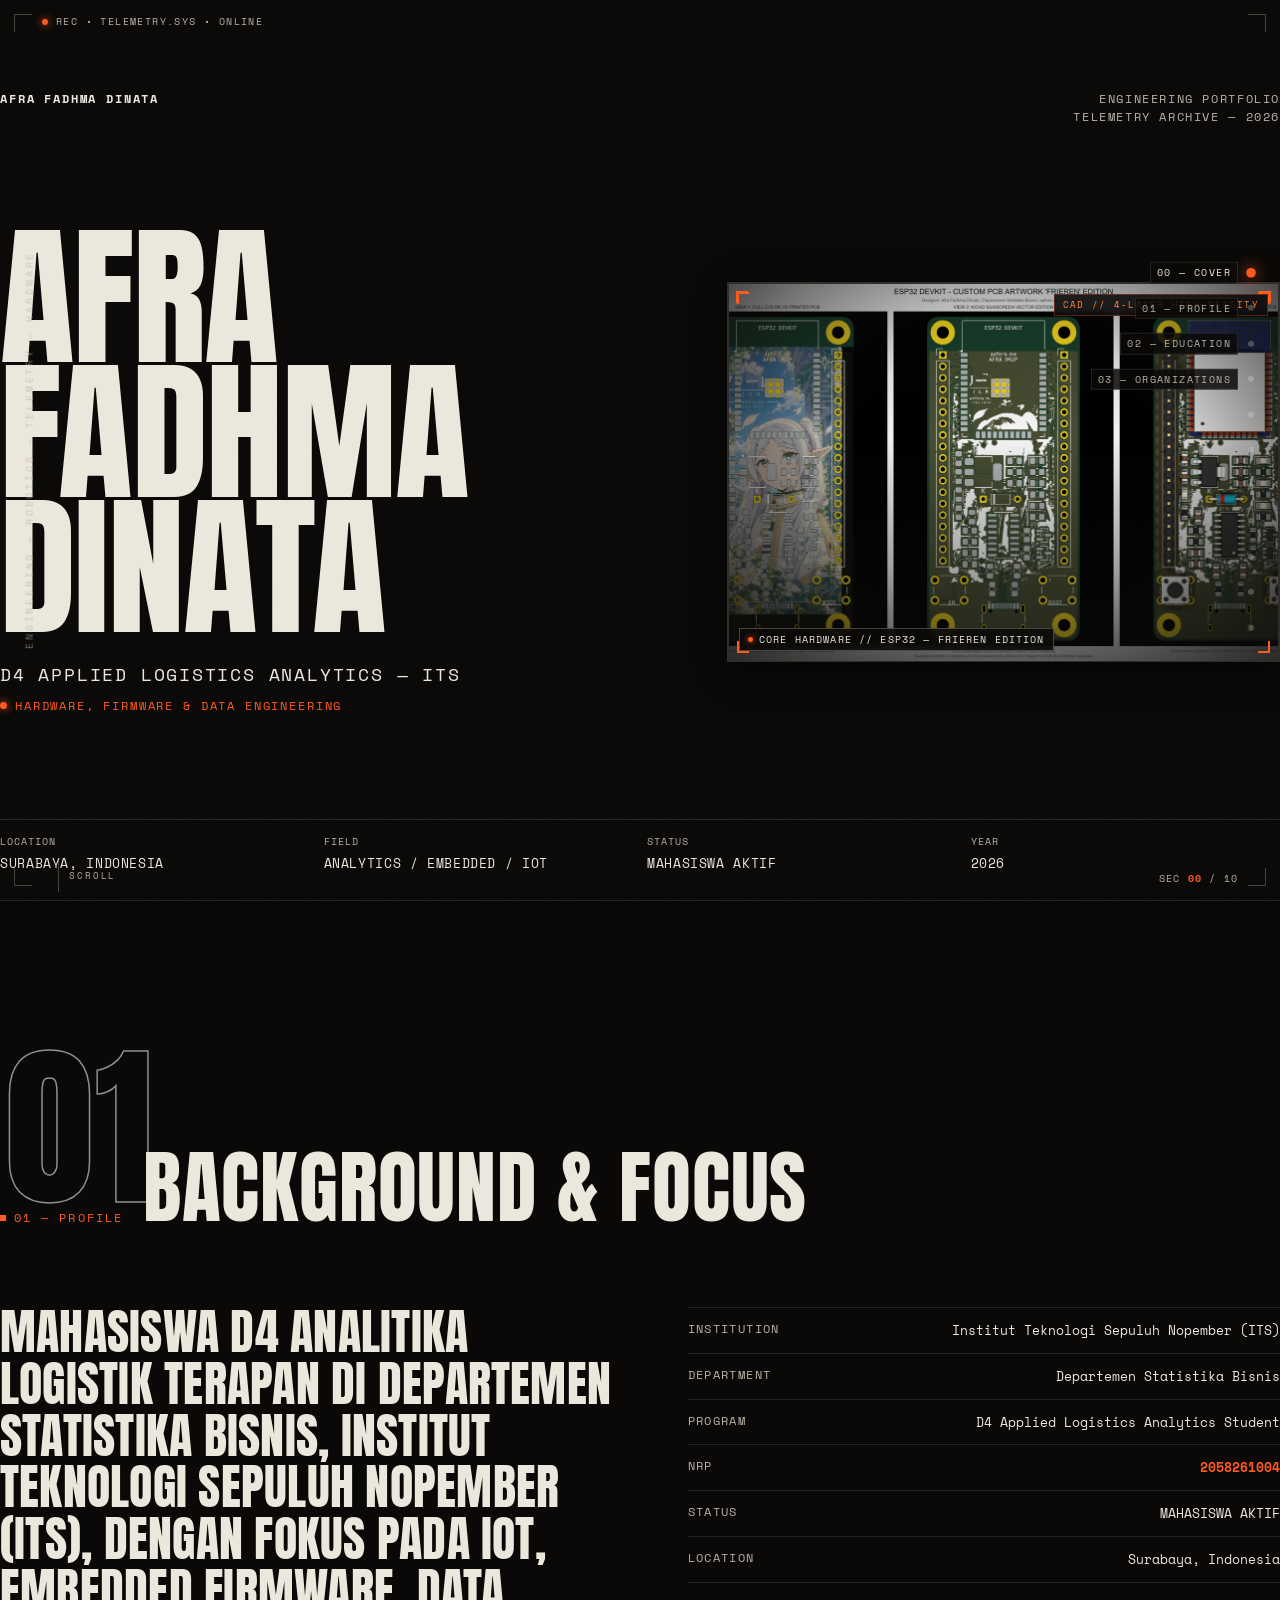
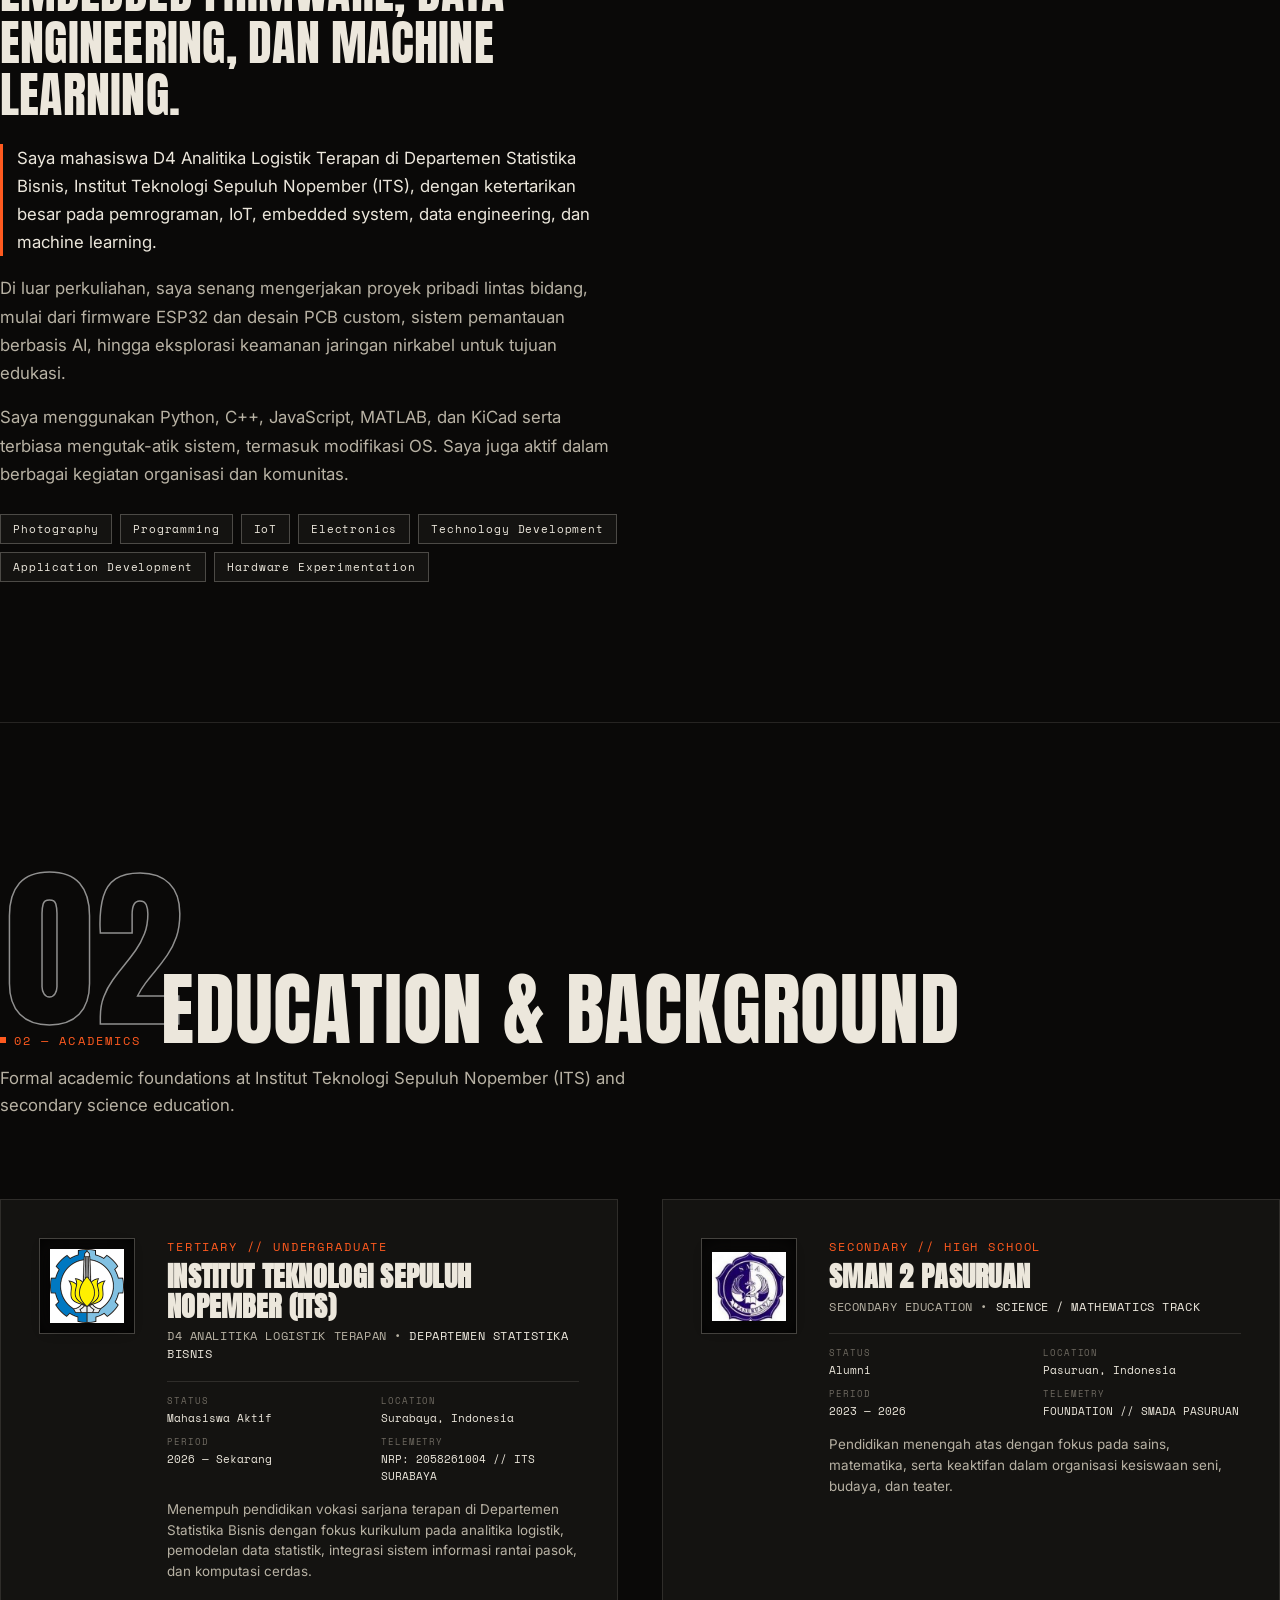
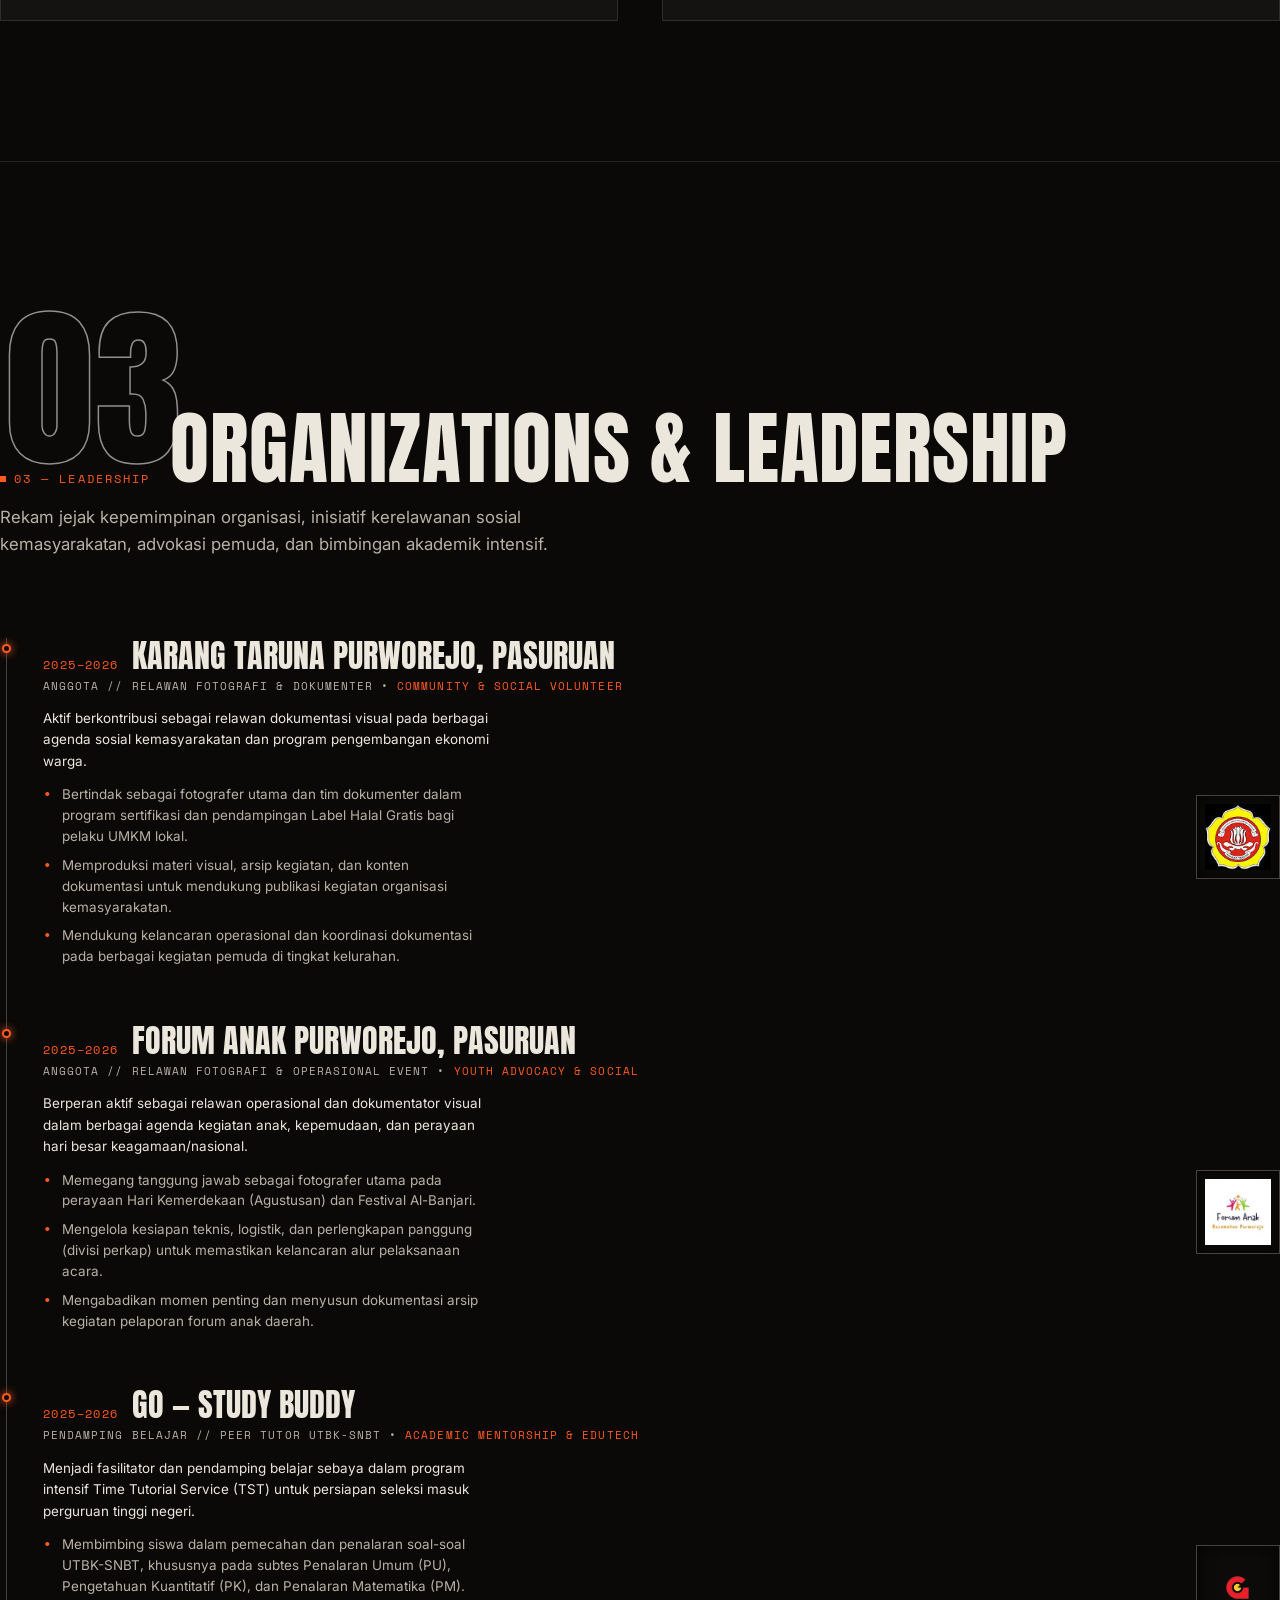
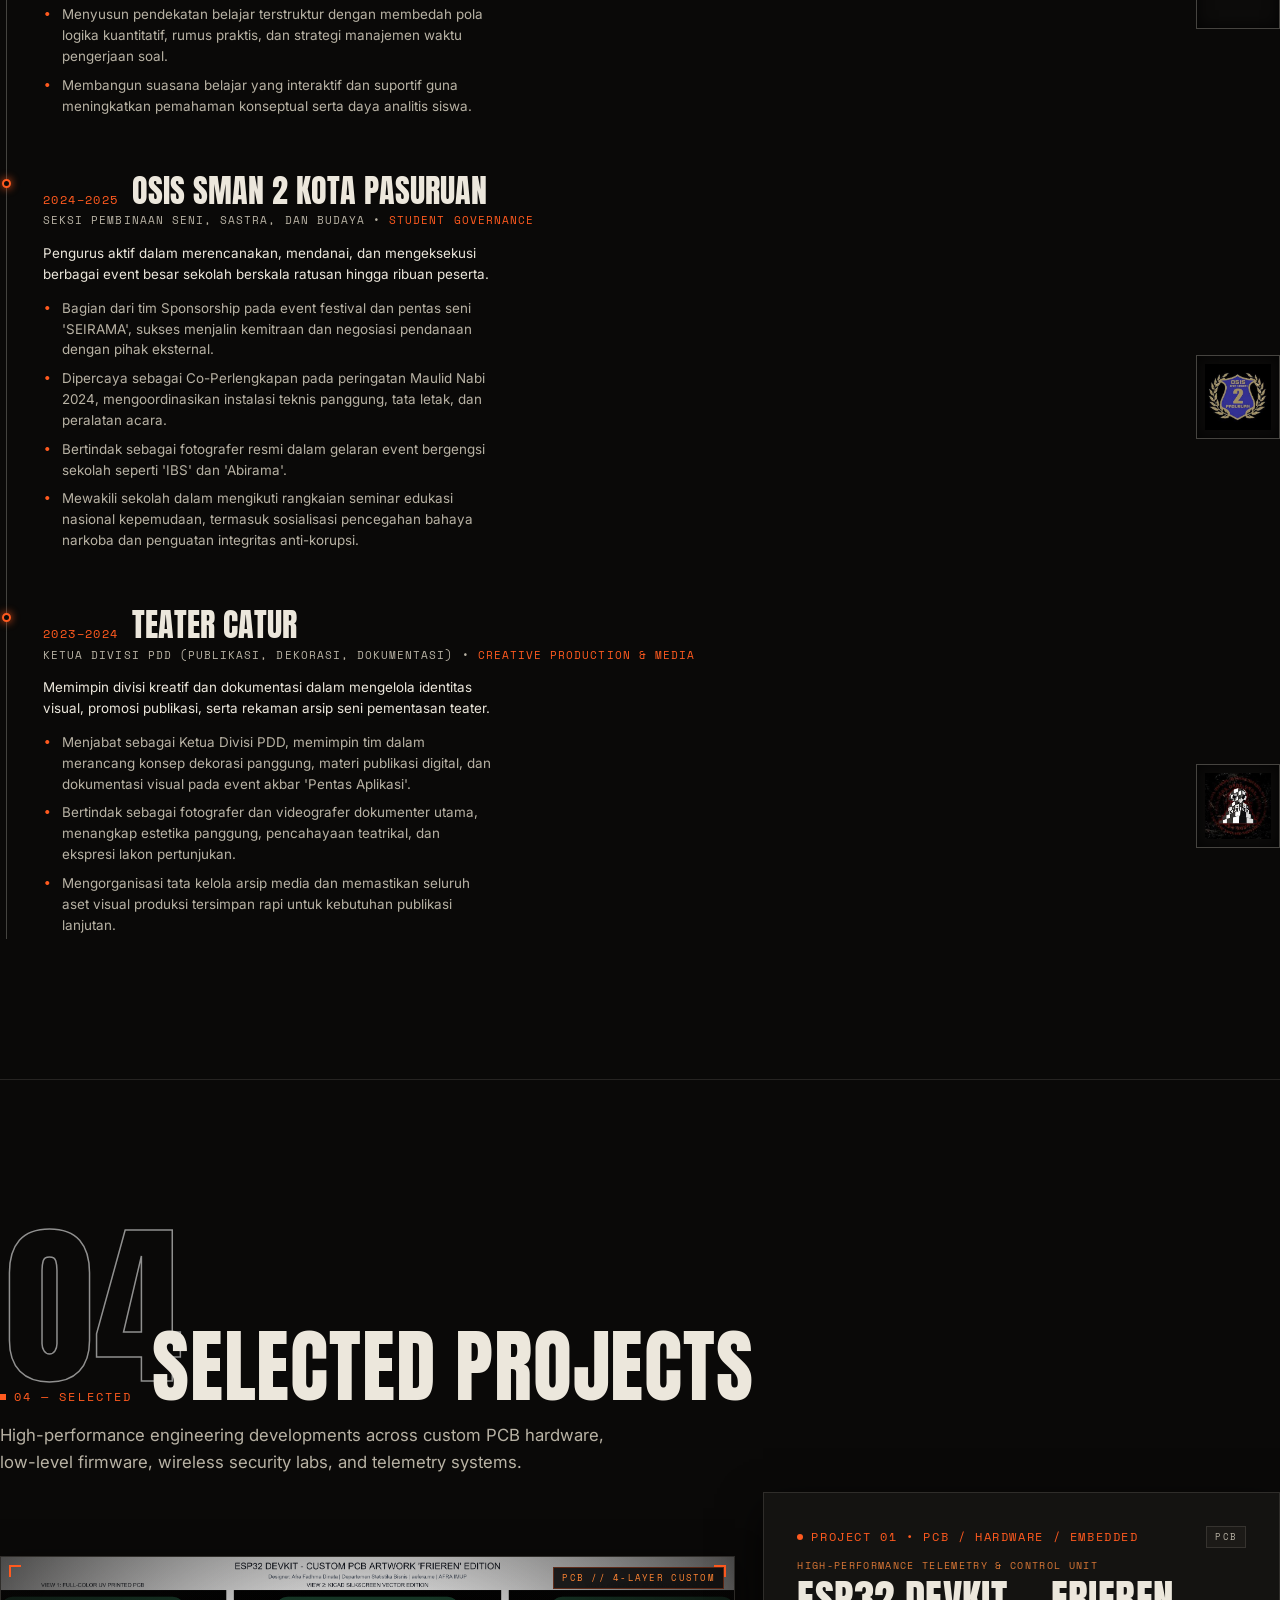
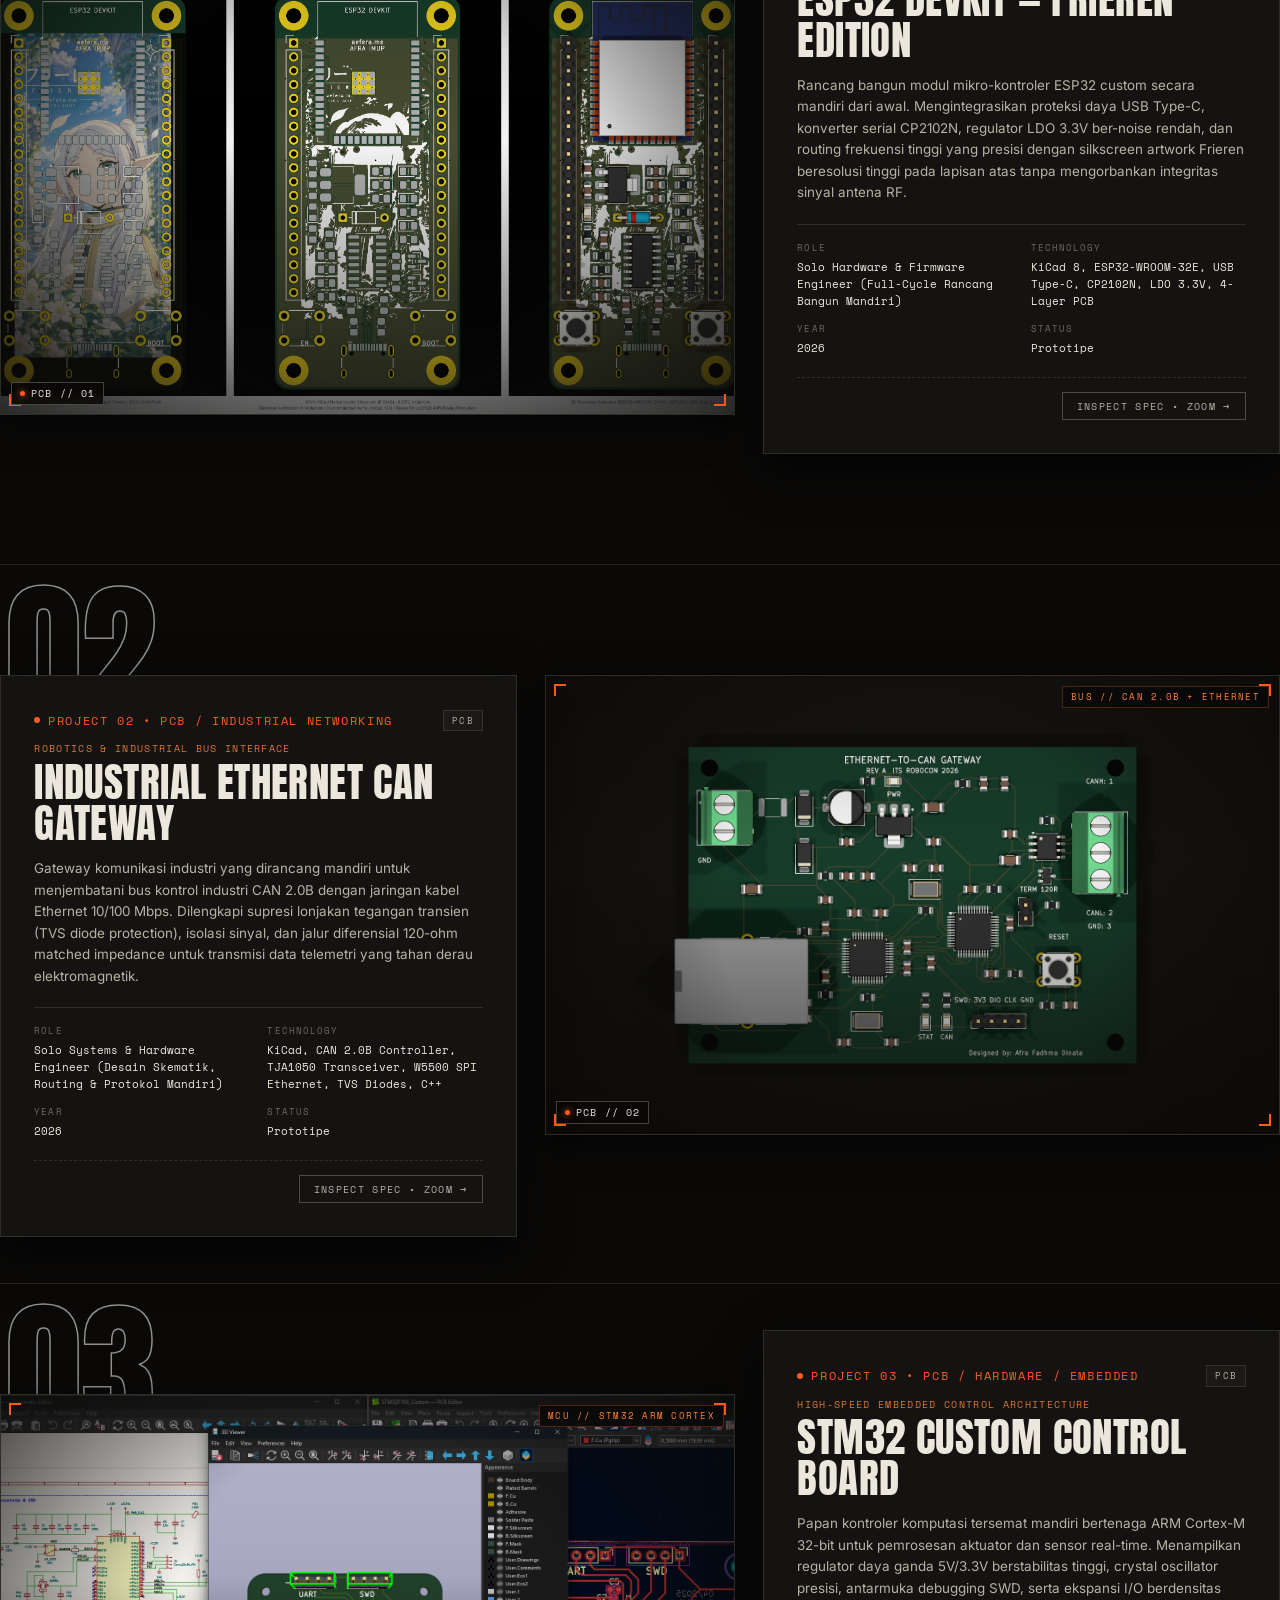
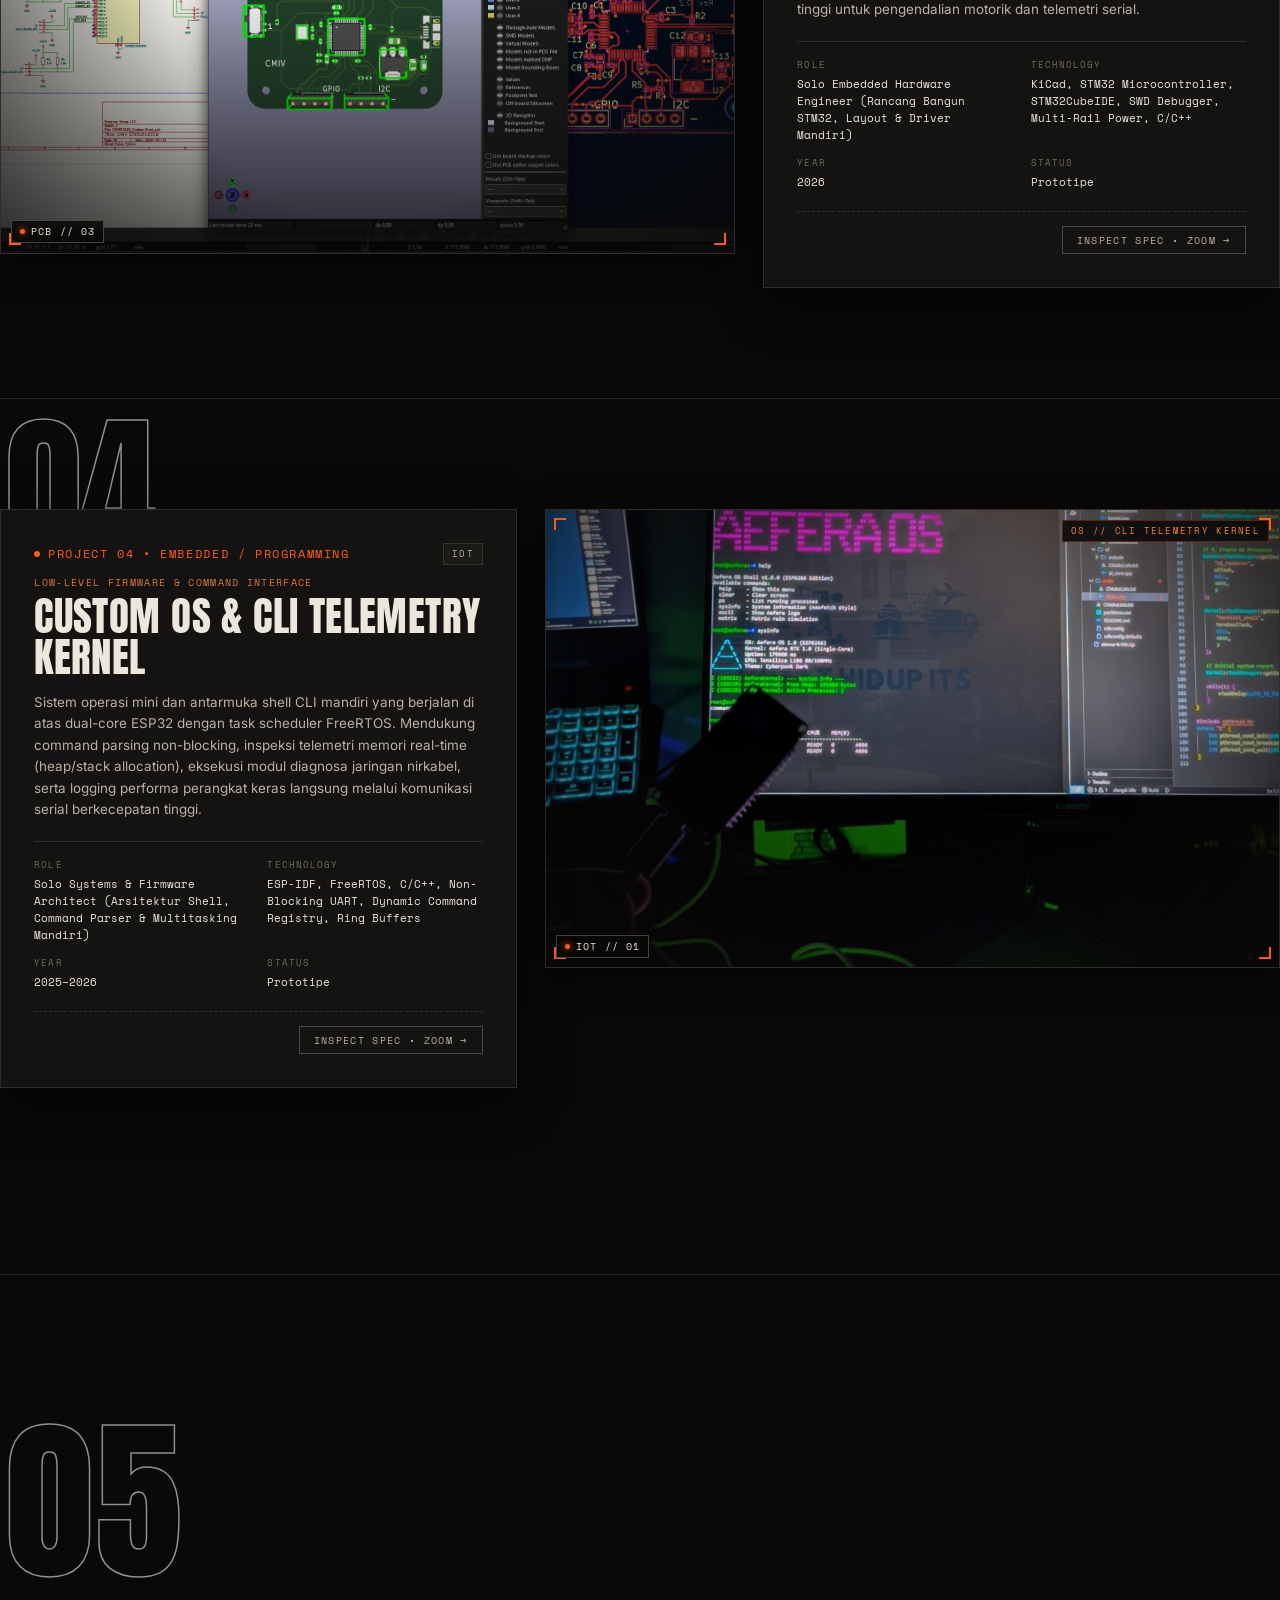
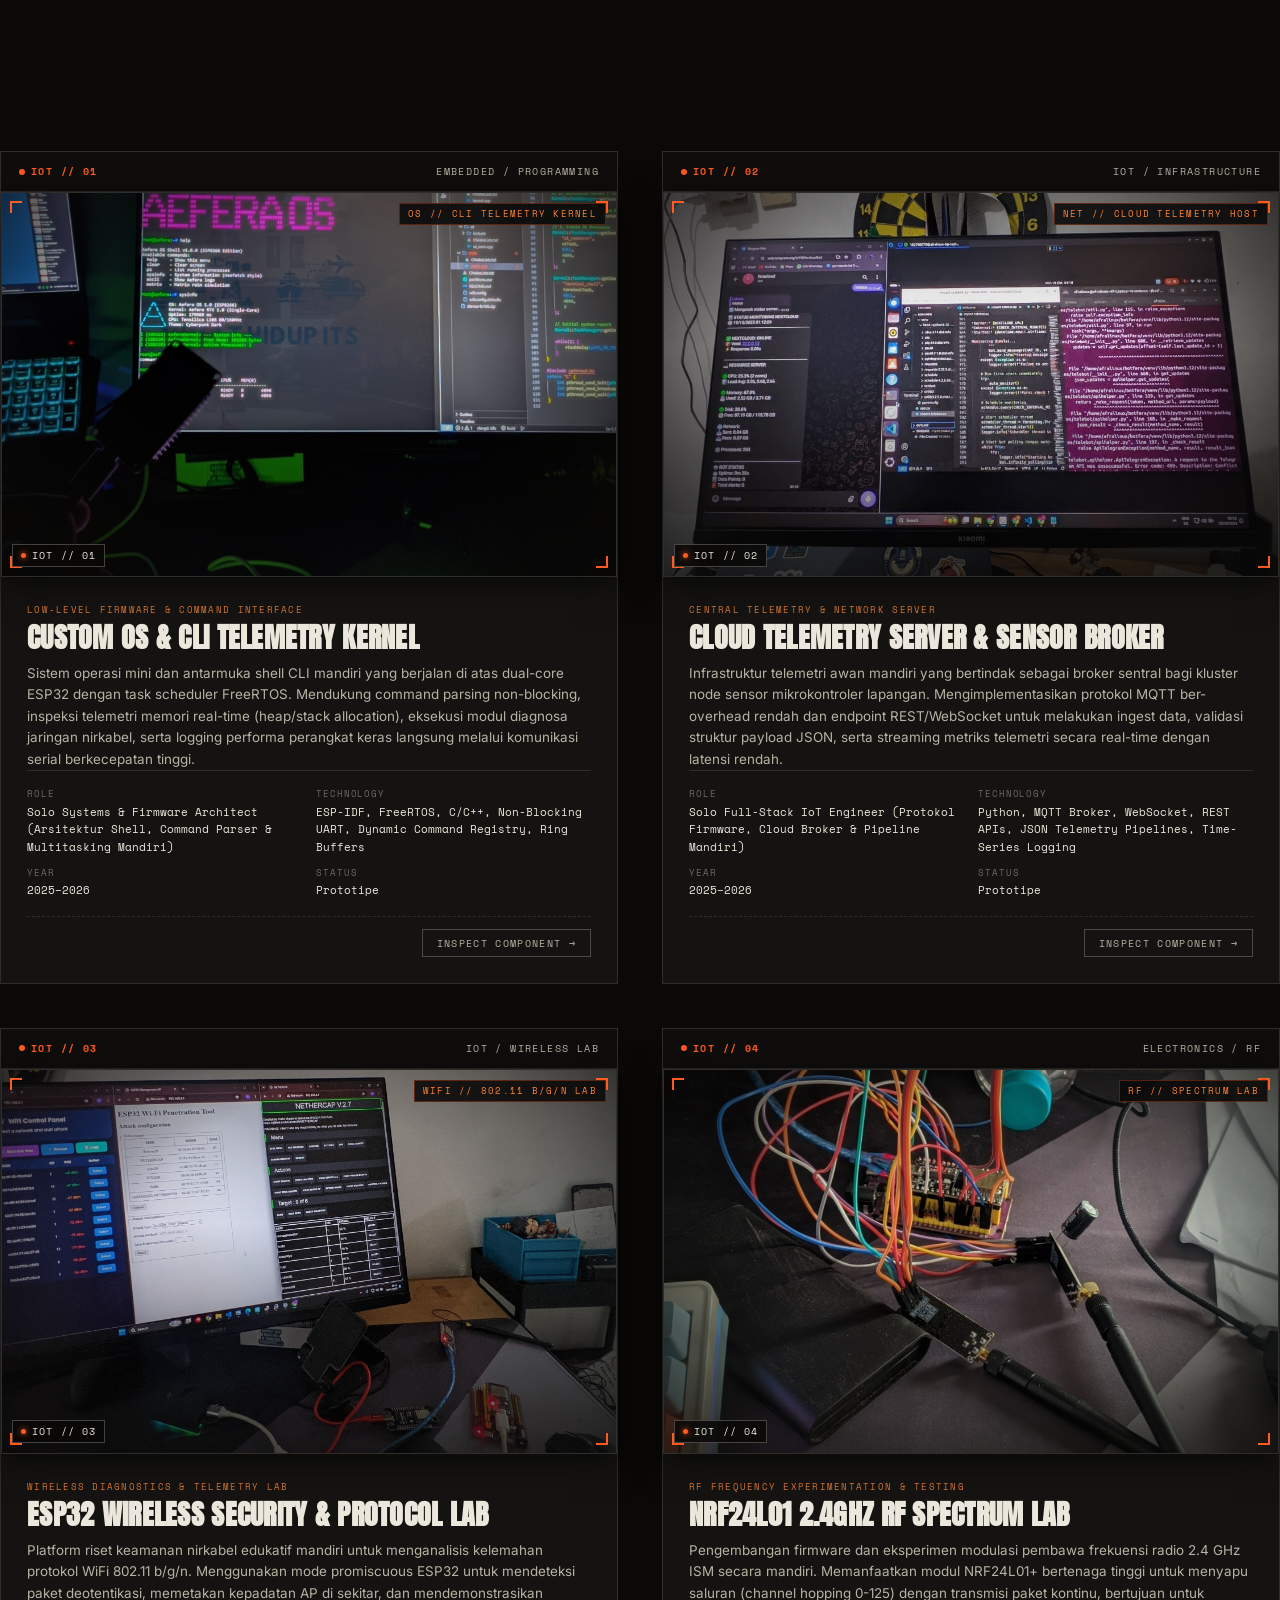
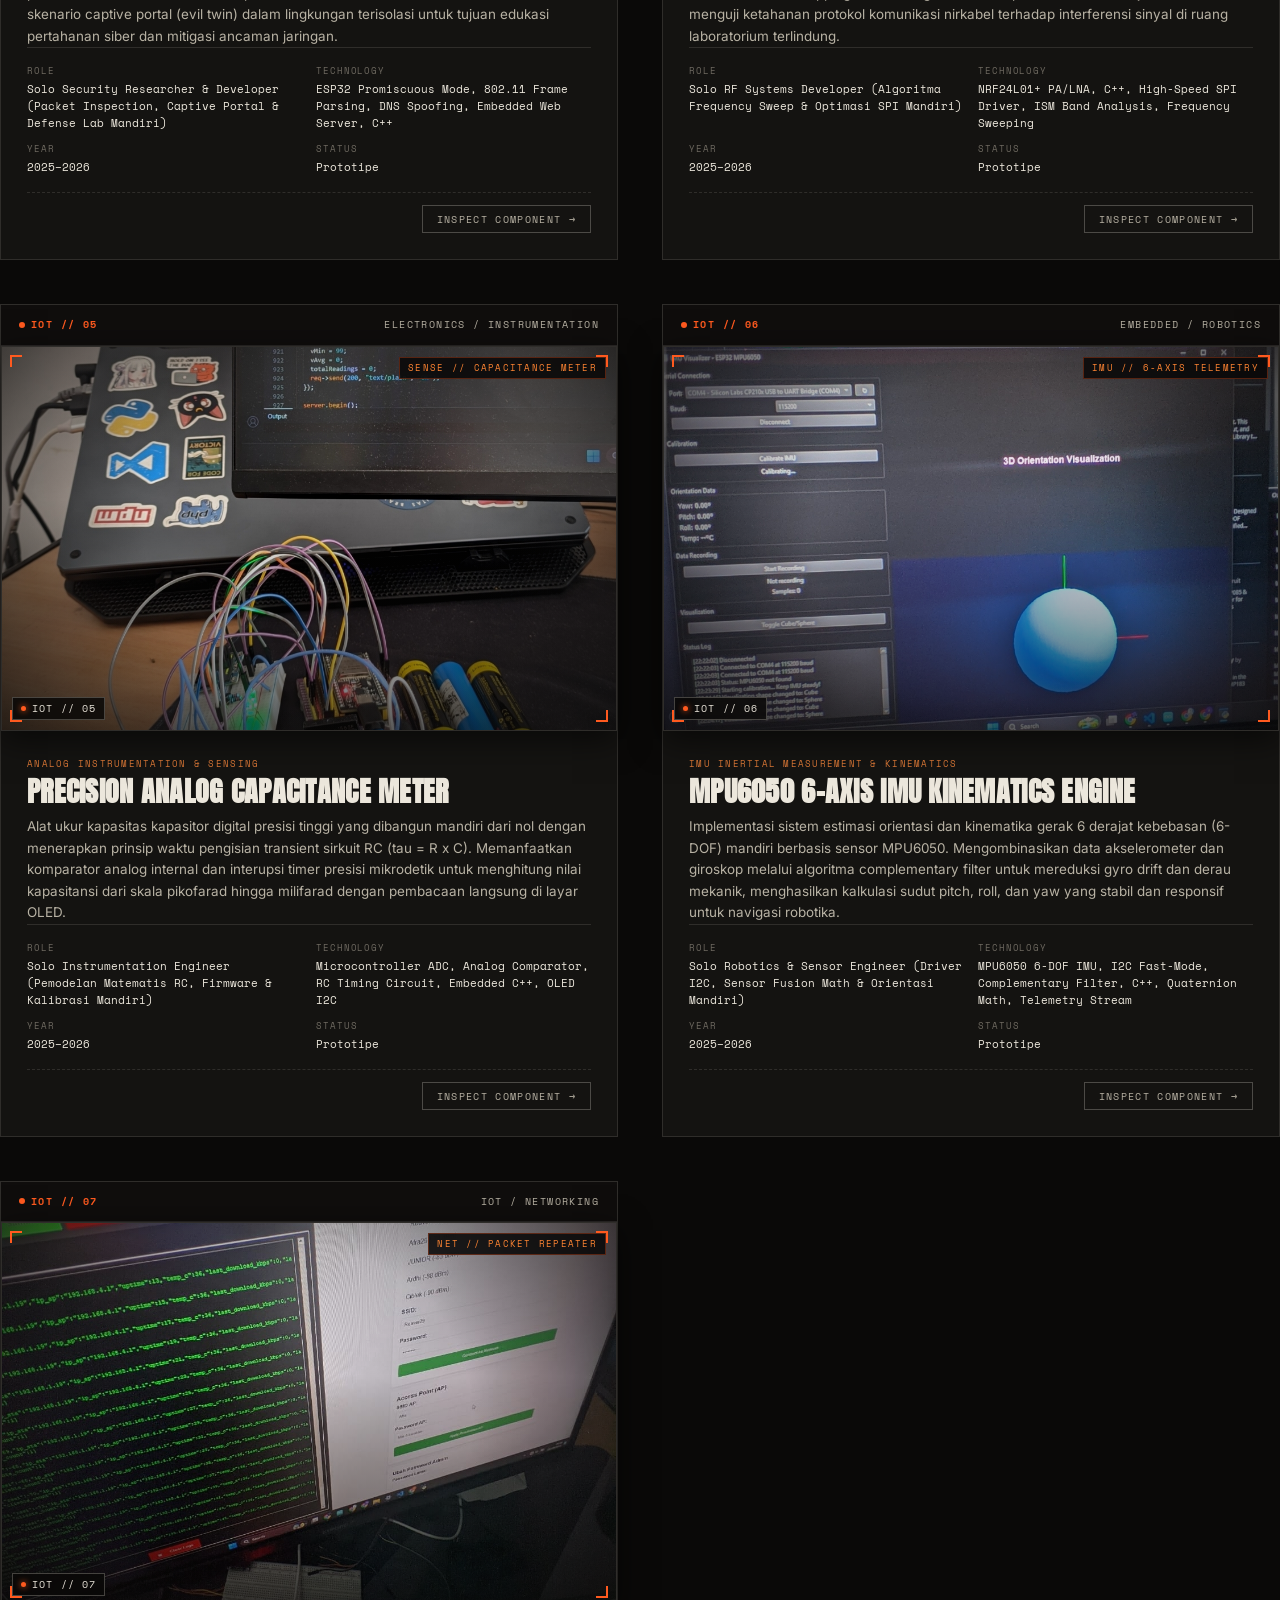
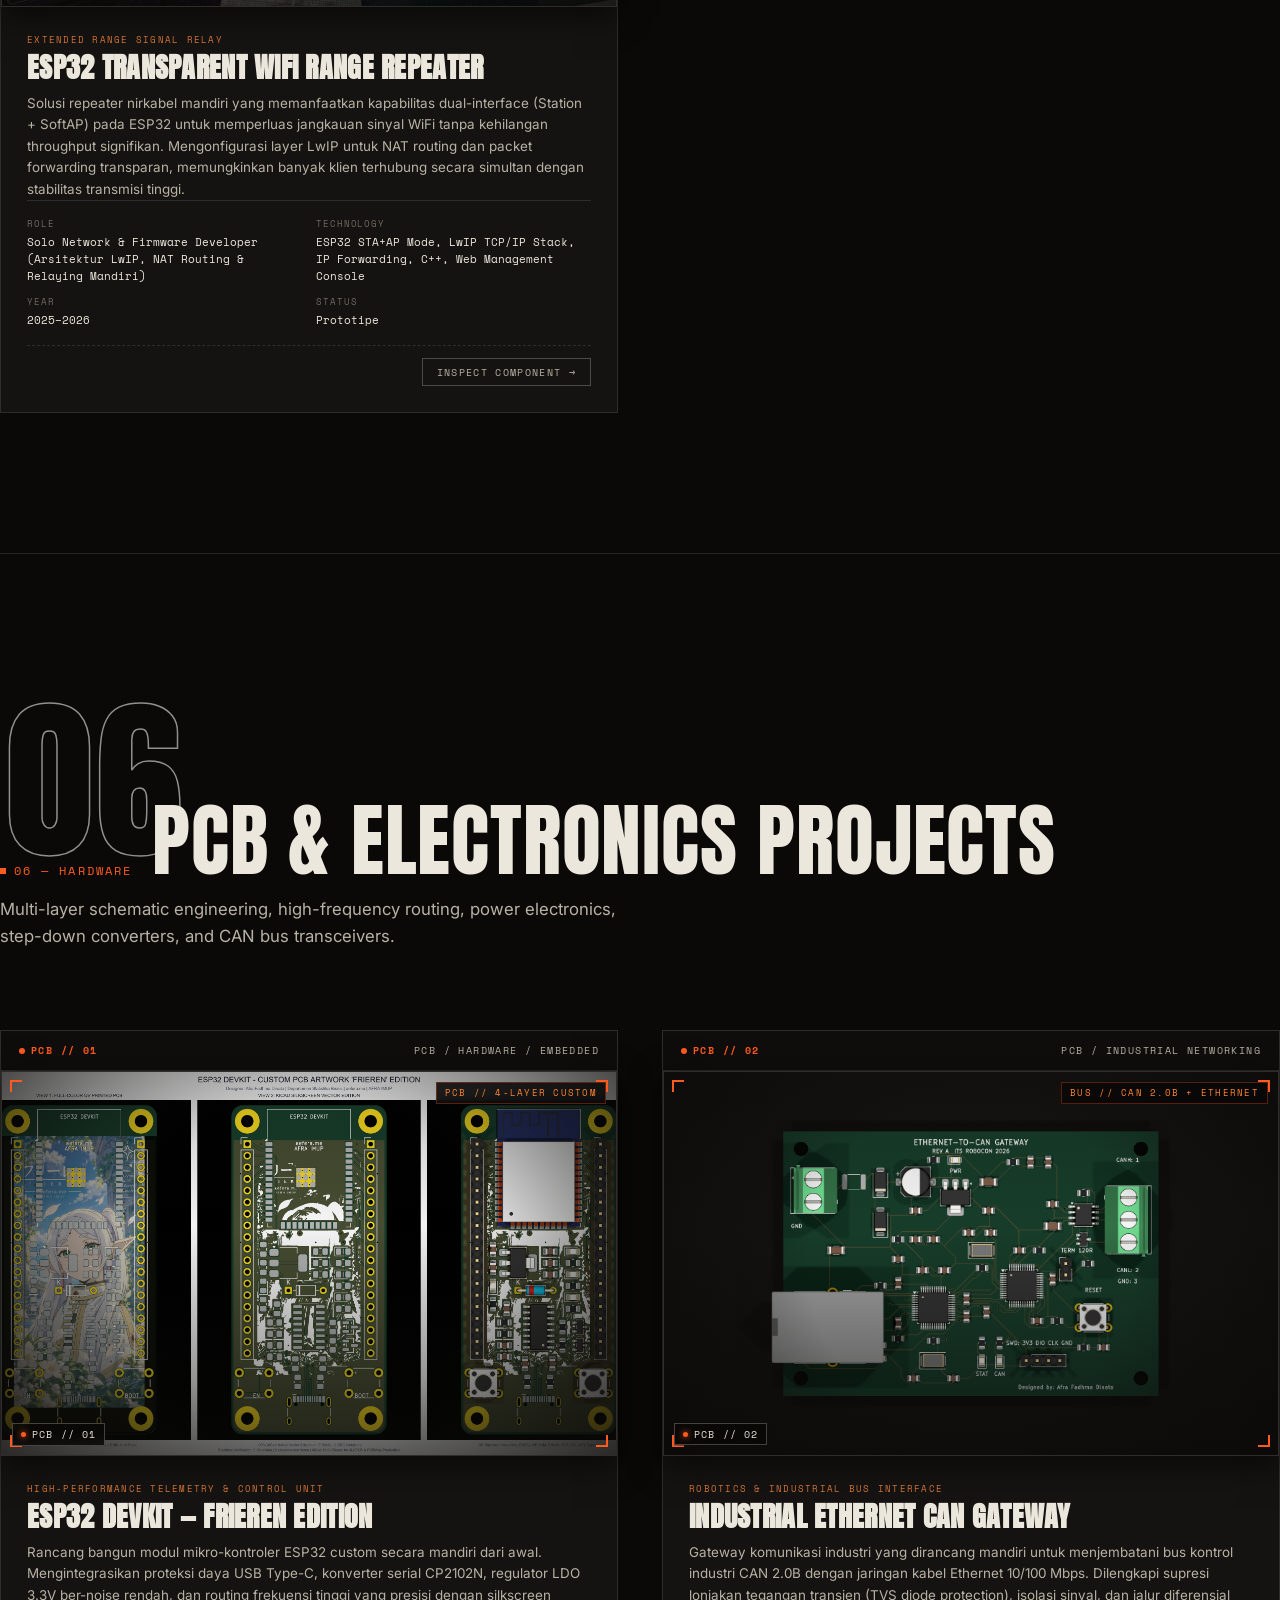
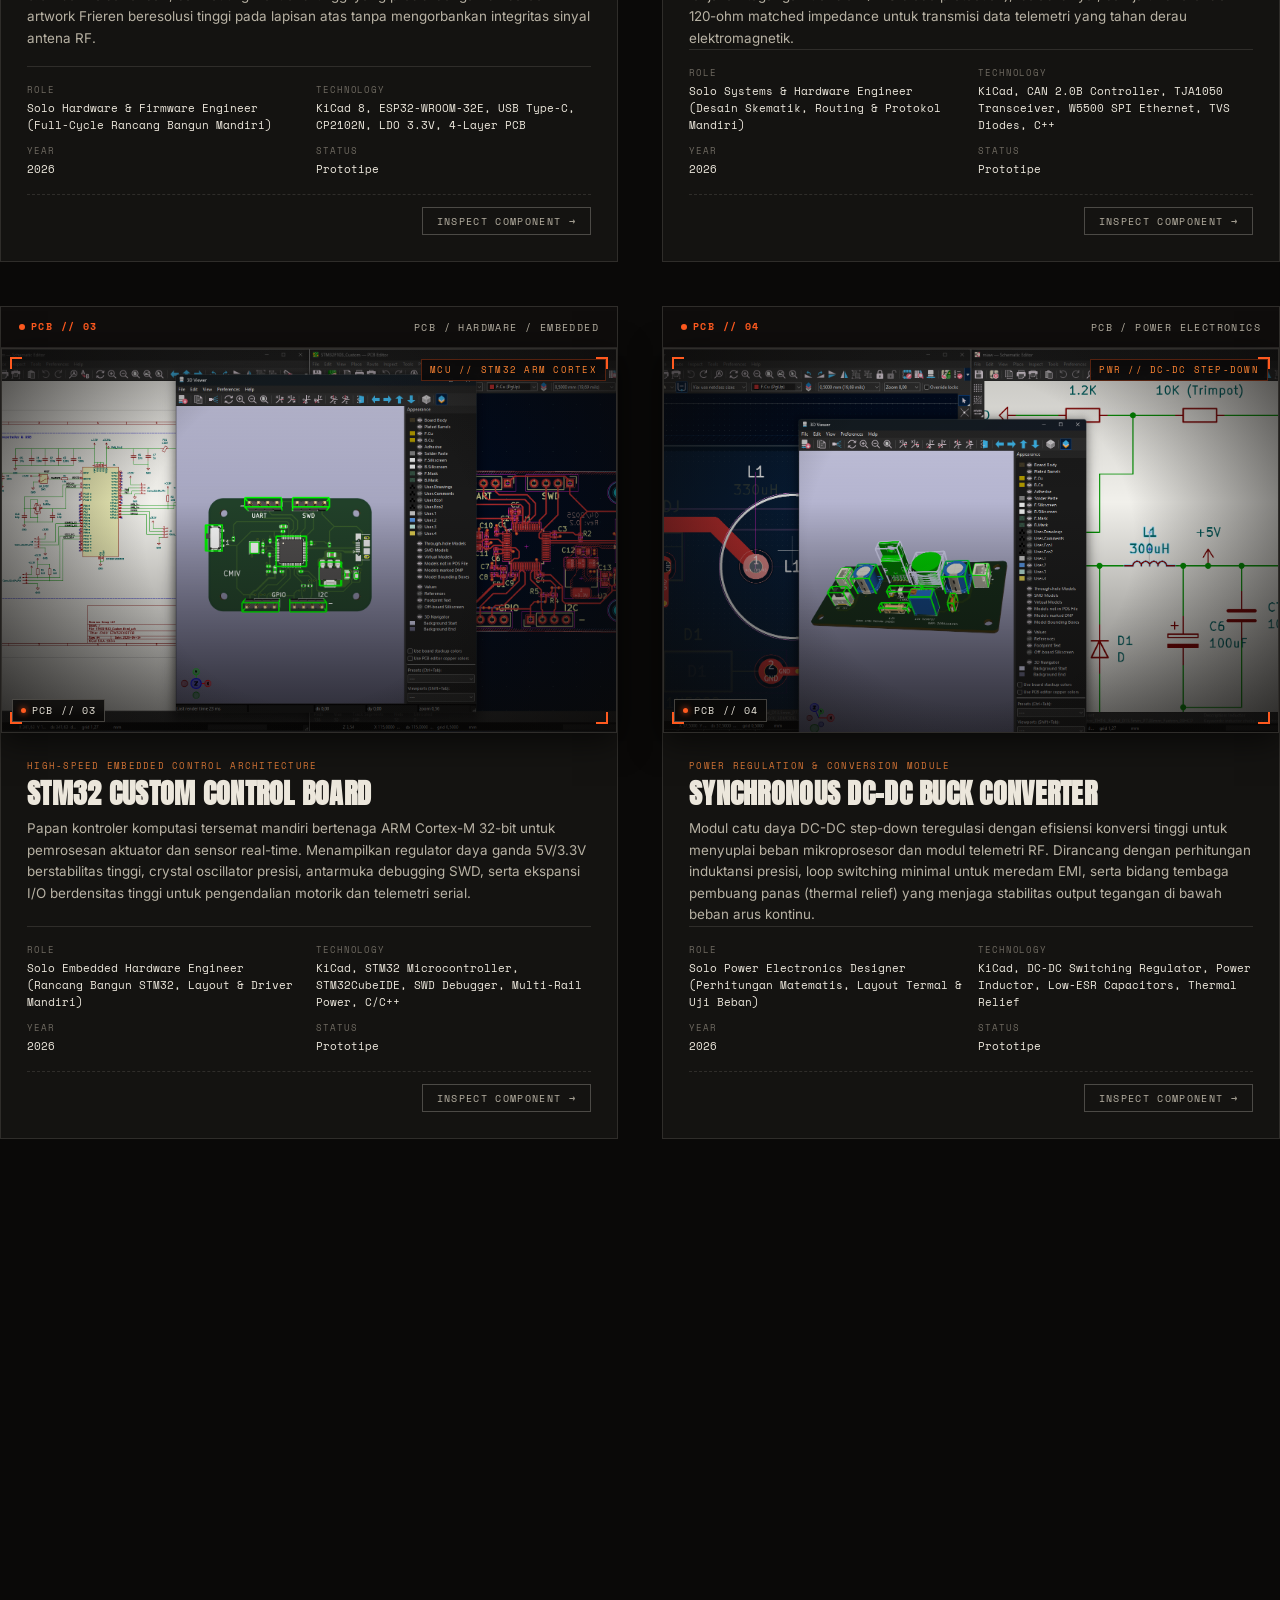
==== commit 6cc7e0e6: "Update project years (PCB 2026, IoT 2025-2026), set all statuses to Prototipe, update education year" ====
--- a/Engineering Portfolio — Template.html
+++ b/Engineering Portfolio — Template.html
@@ -12,7 +12,7 @@
   <link href="https://fonts.googleapis.com/css2?family=Anton&family=Space+Mono:ital,wght@0,400;0,700;1,400&family=Inter:wght@400;500;600;700;800&display=swap" rel="stylesheet" />
 
   <!-- Stylesheet -->
-  <link rel="stylesheet" href="css/style.css?v=5" />
+  <link rel="stylesheet" href="css/style.css?v=6" />
 </head>
 <body>
 
@@ -253,7 +253,7 @@
   </div>
 
   <!-- Scripts -->
-  <script src="js/data.js?v=5"></script>
-  <script src="js/main.js?v=5"></script>
+  <script src="js/data.js?v=6"></script>
+  <script src="js/main.js?v=6"></script>
 </body>
 </html>
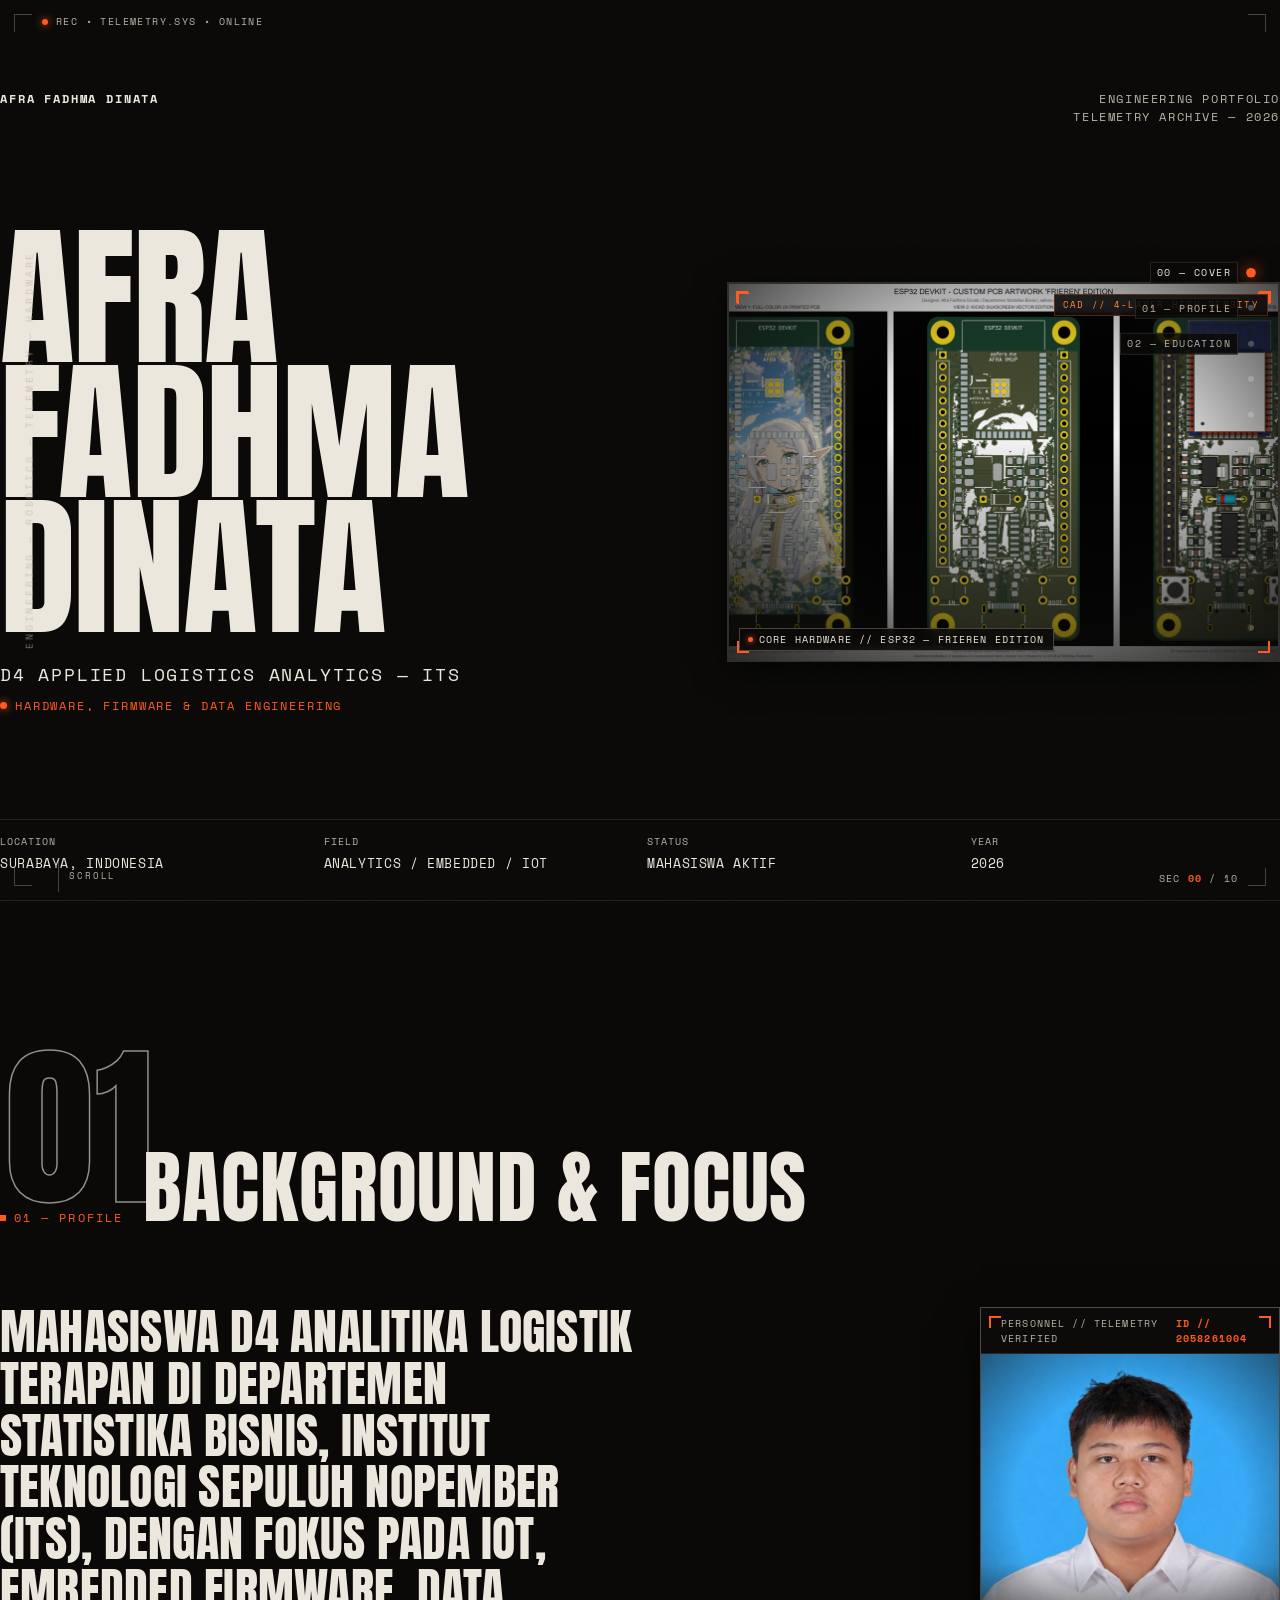
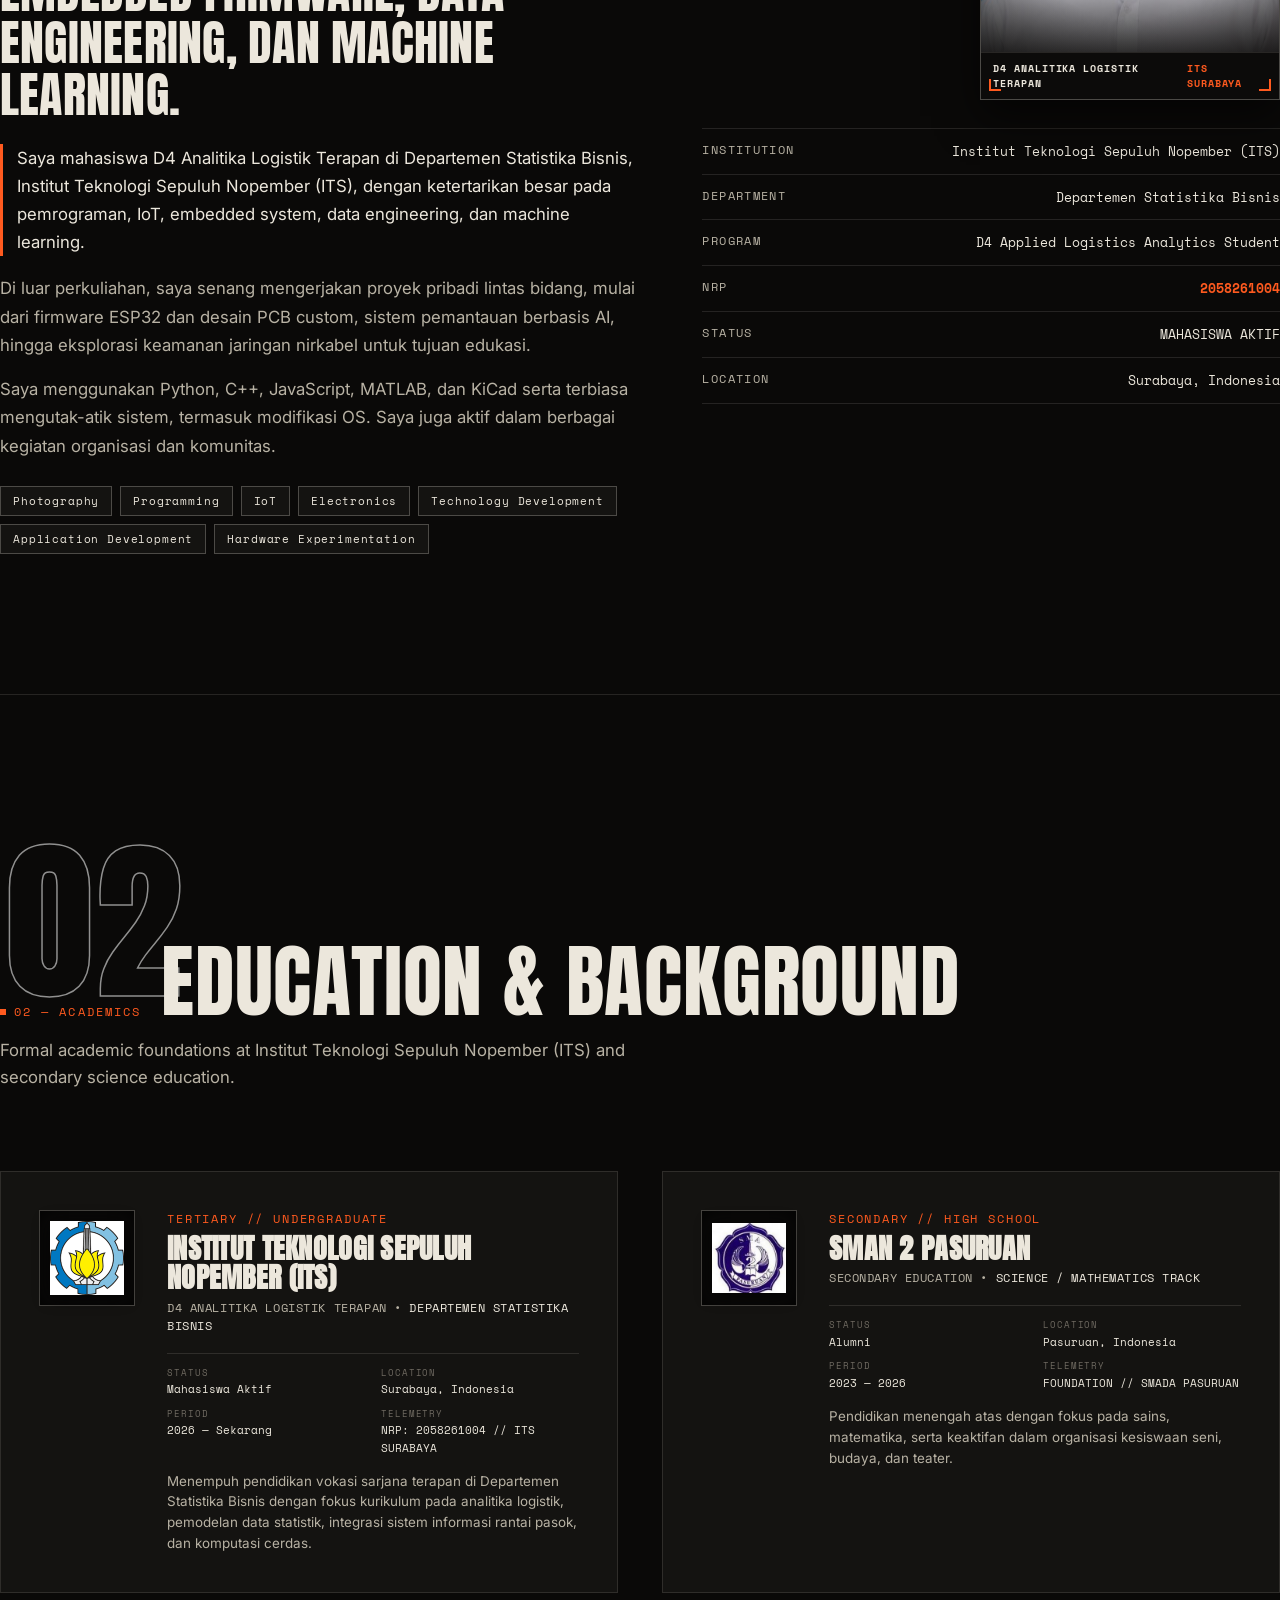
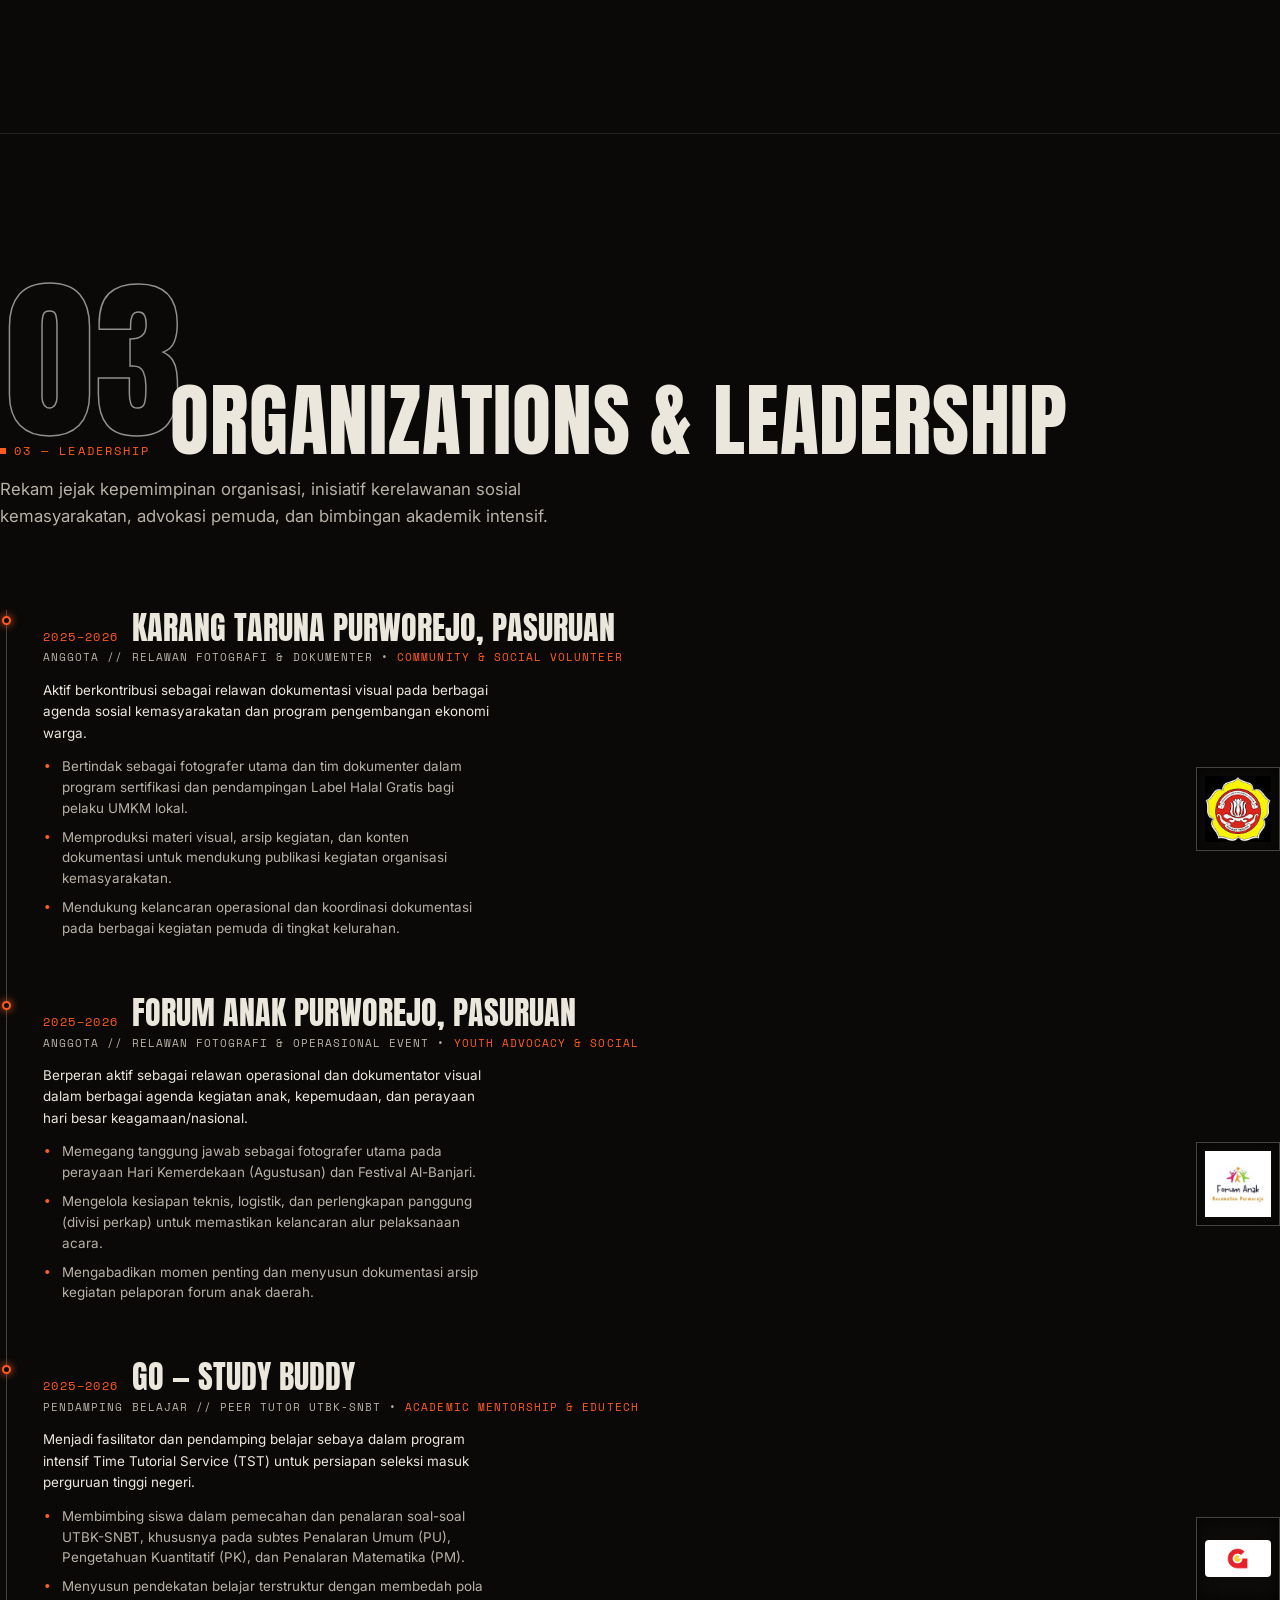
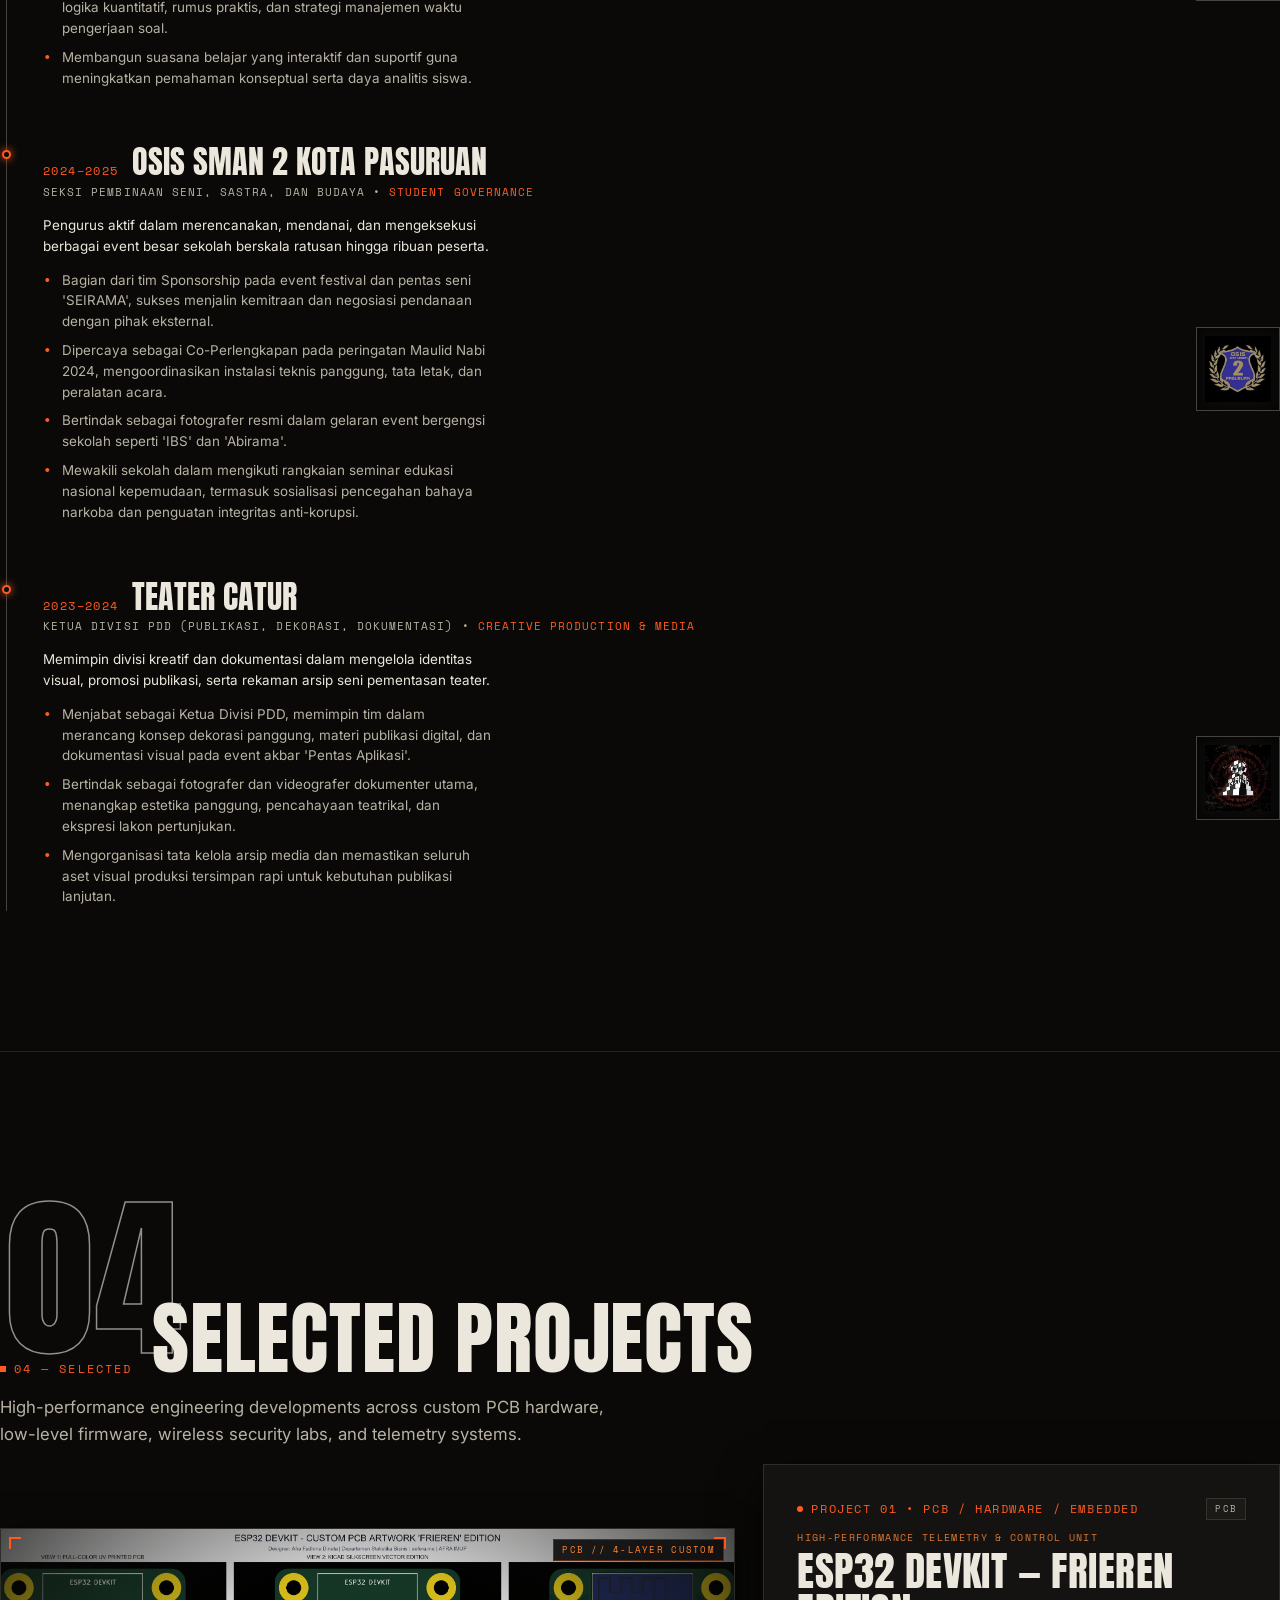
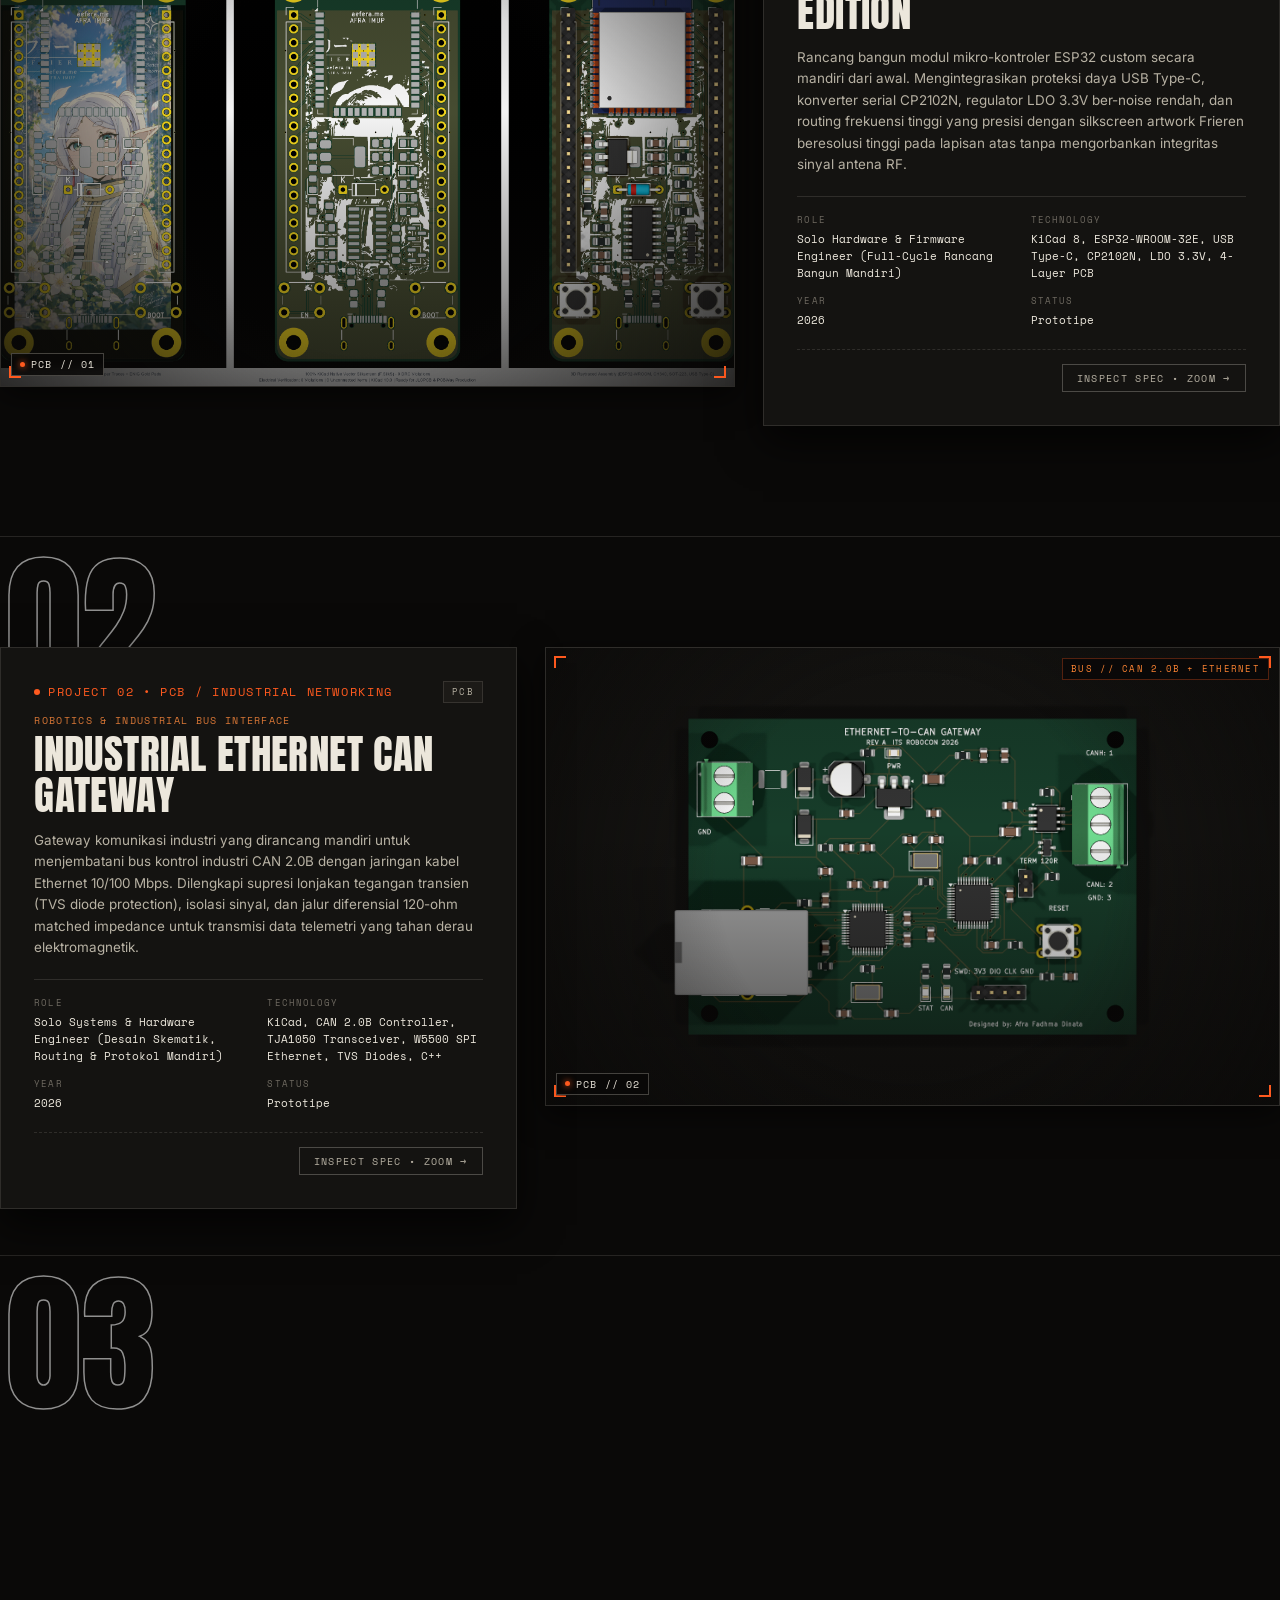
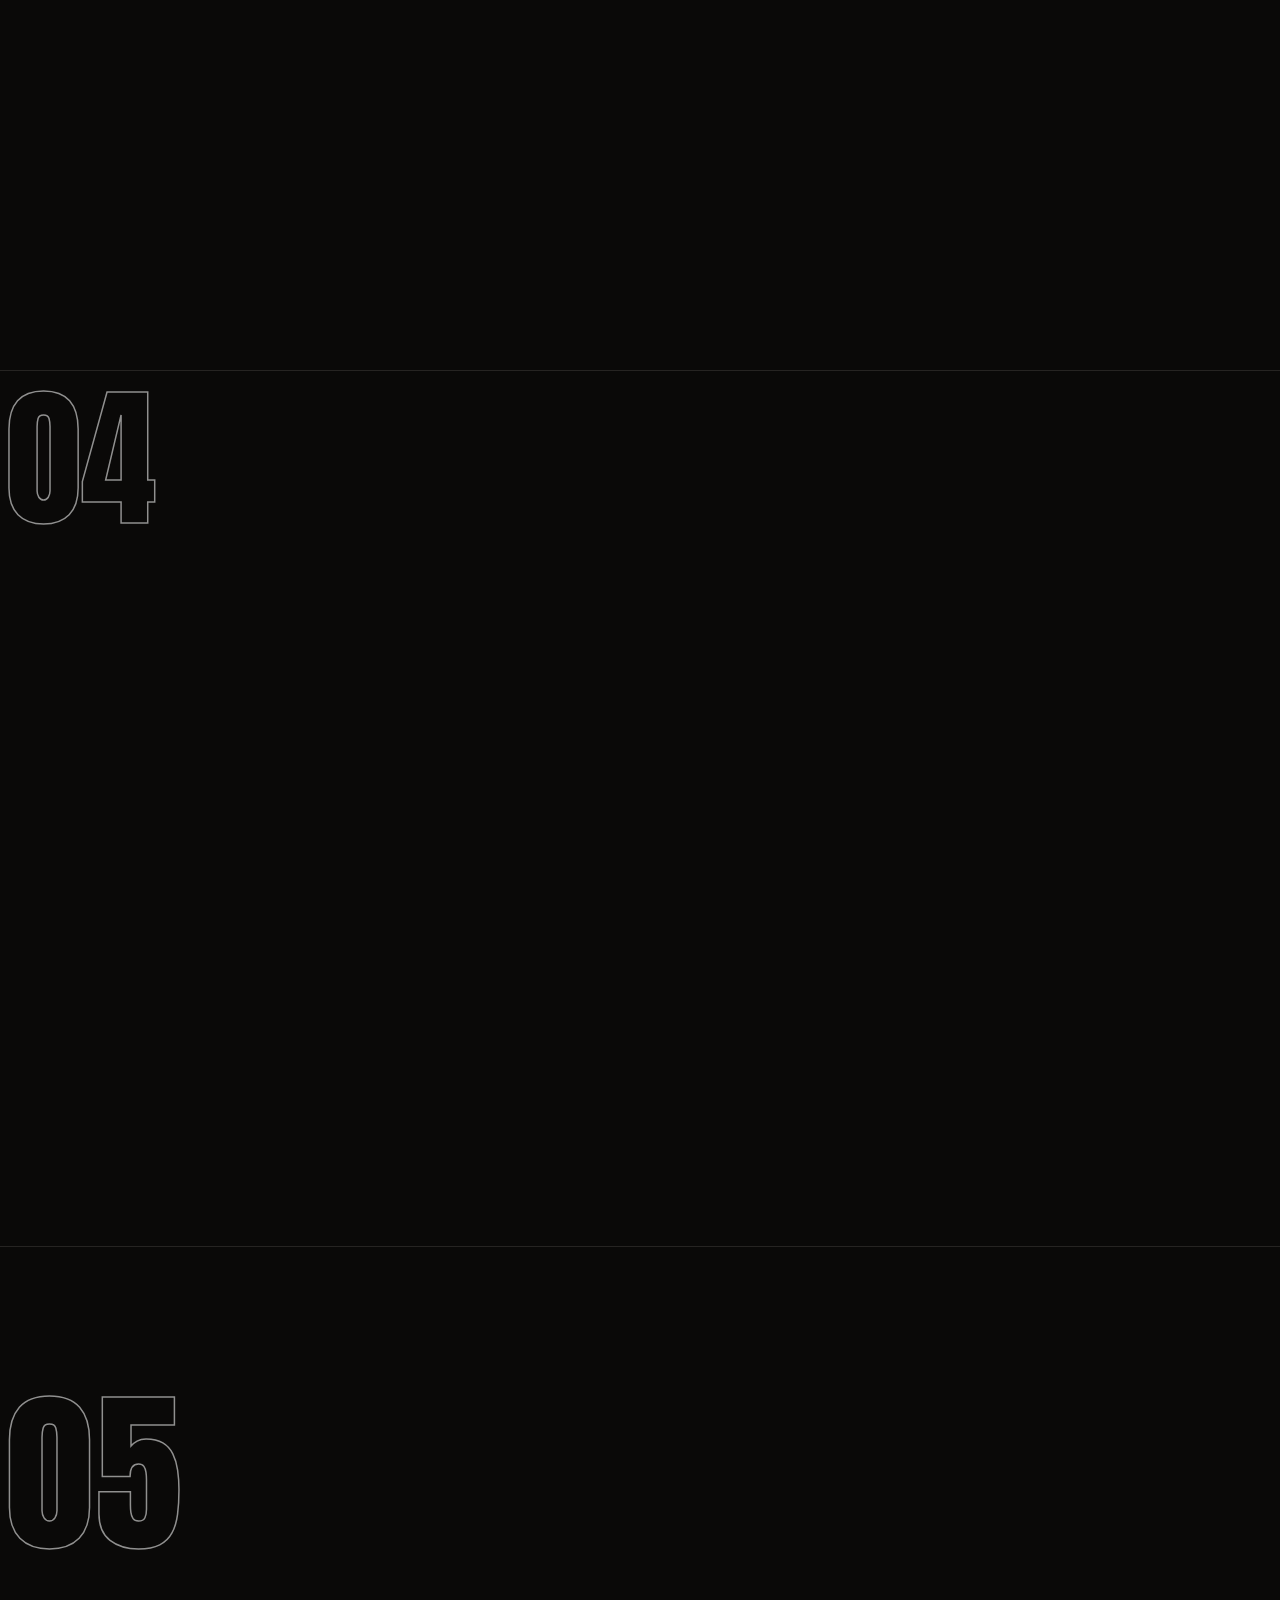
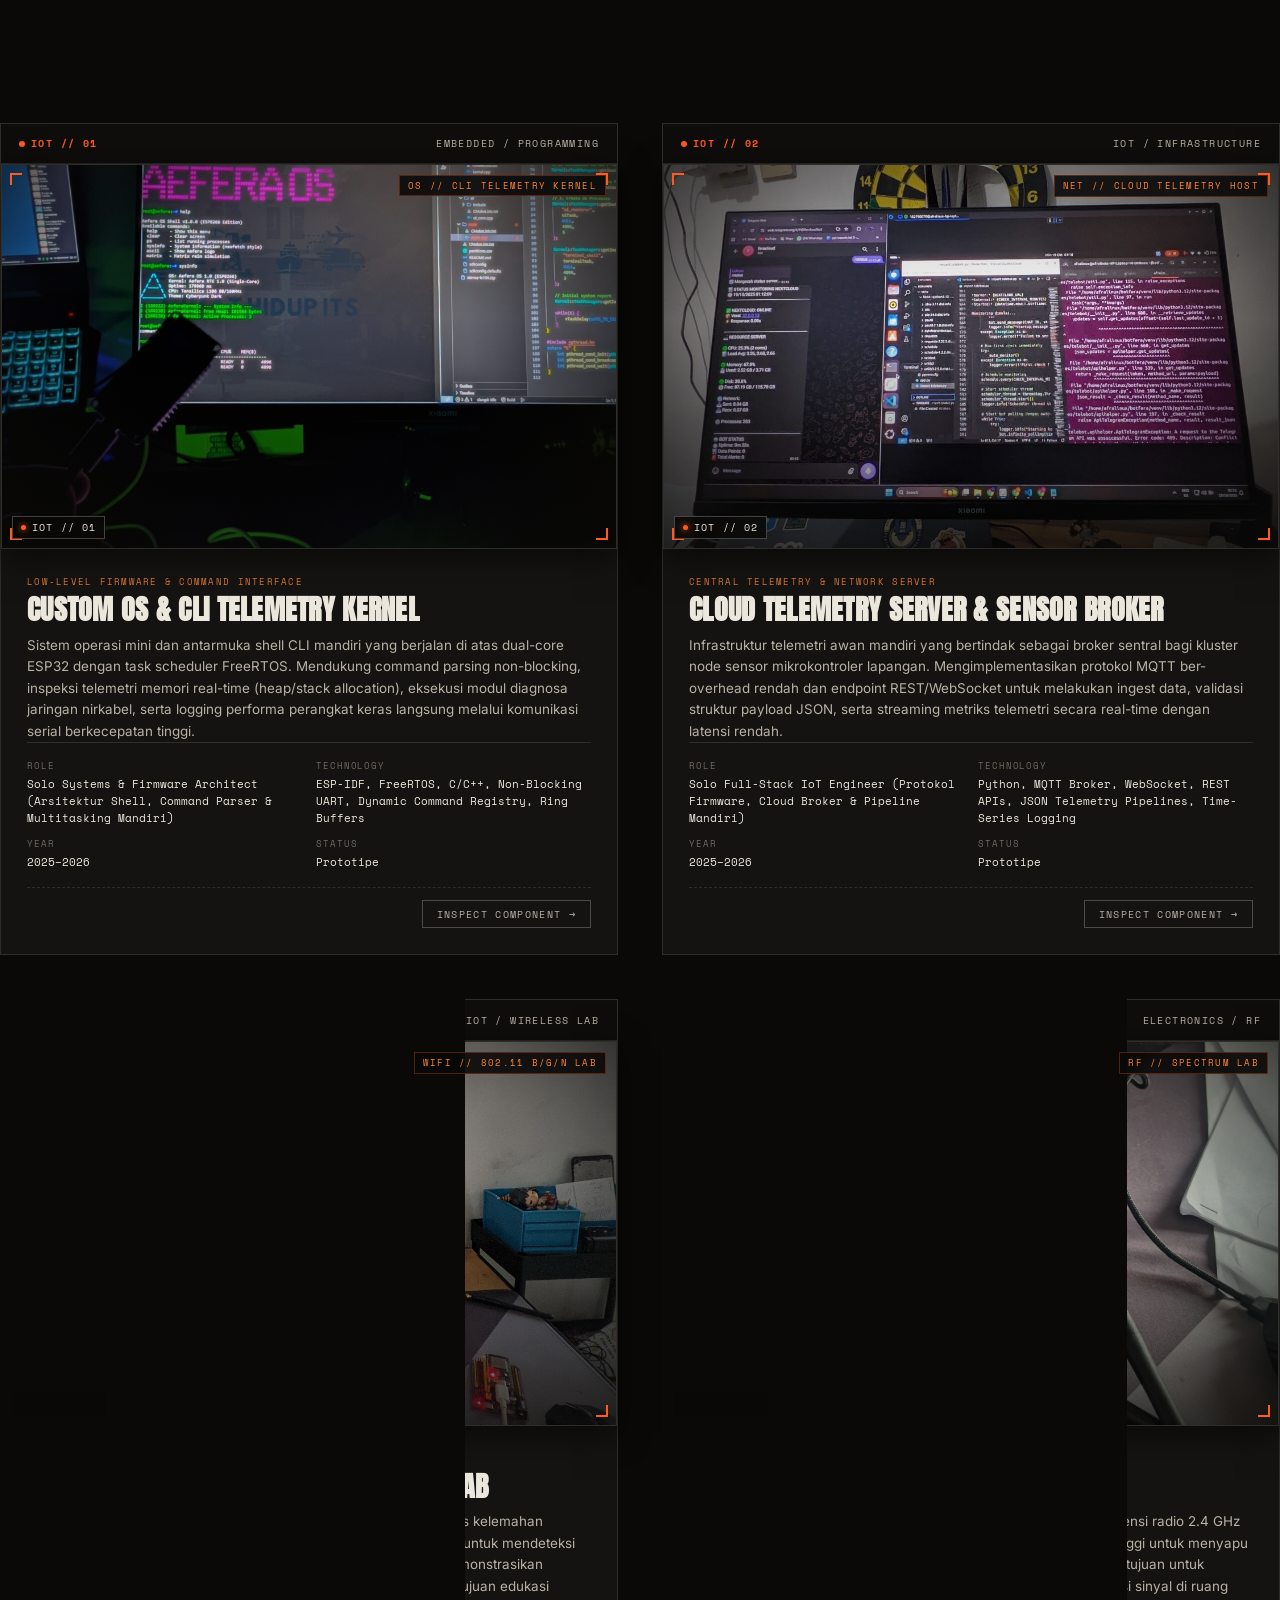
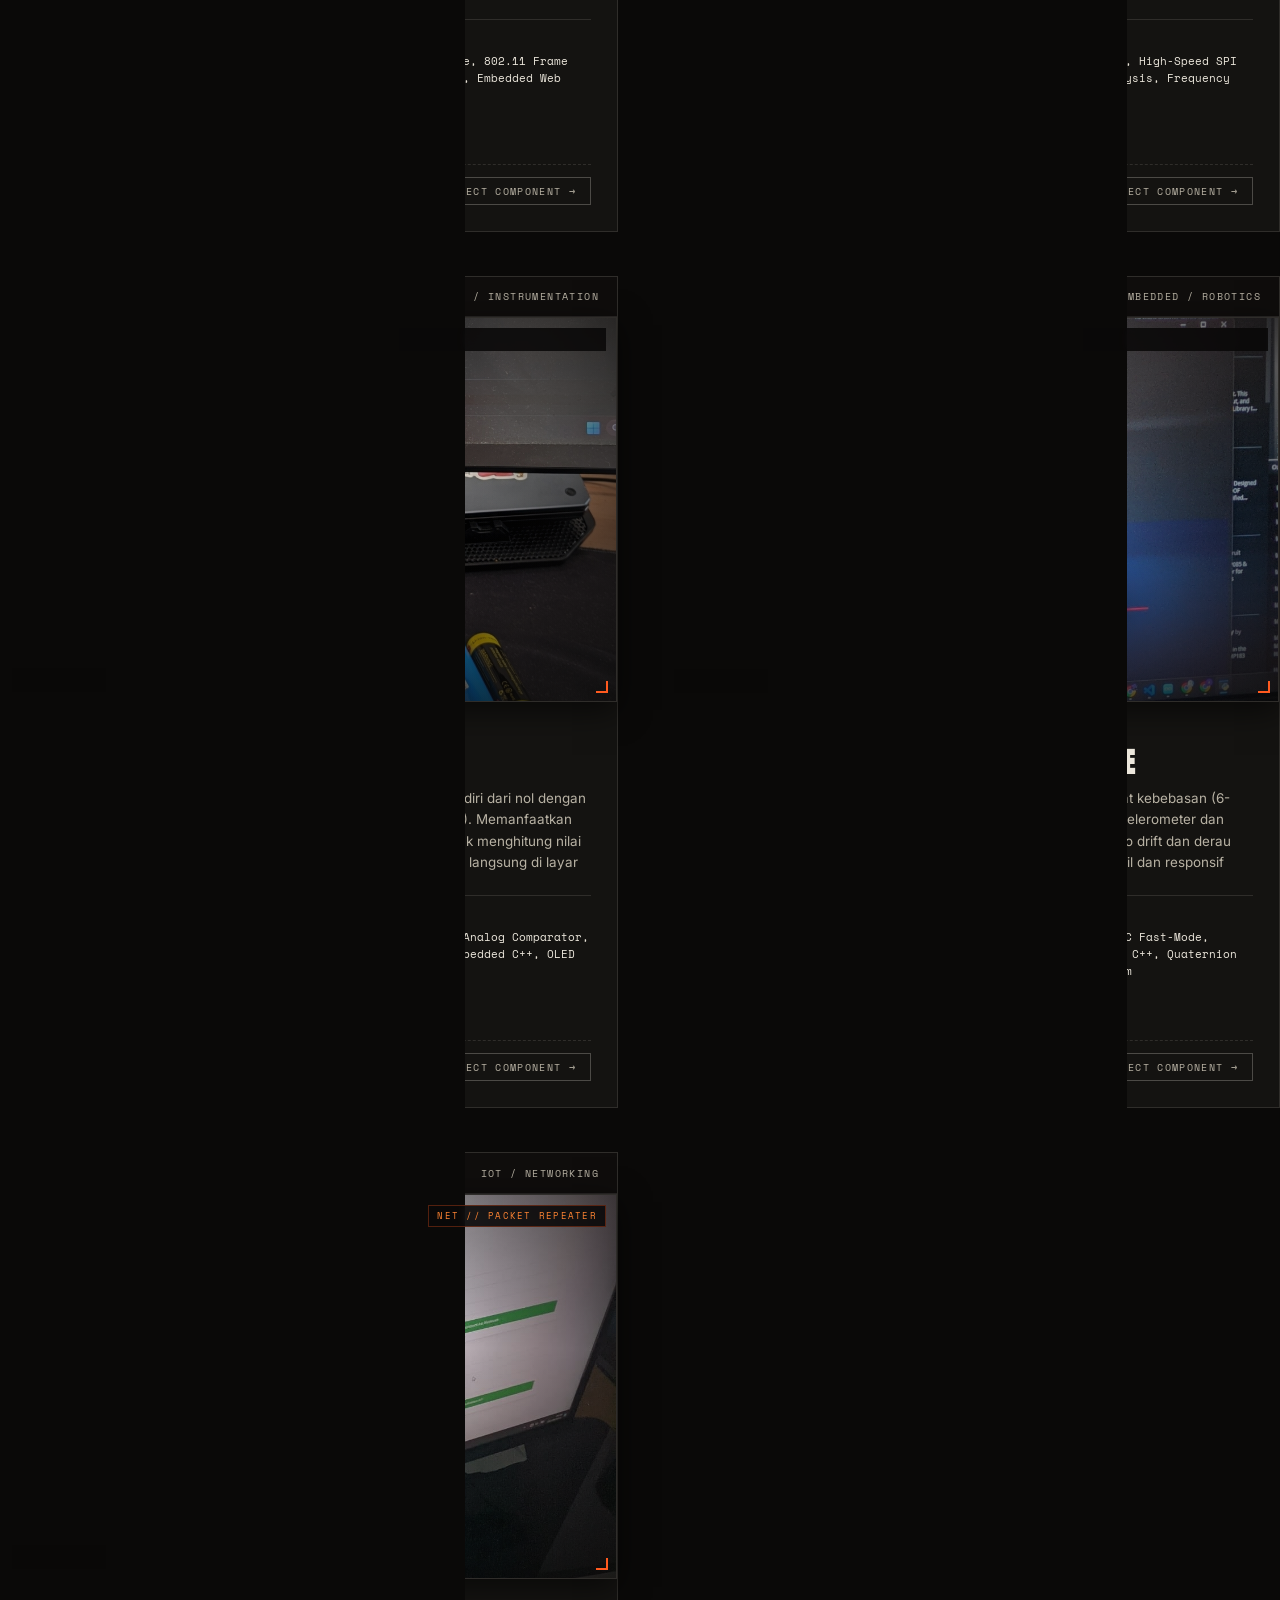
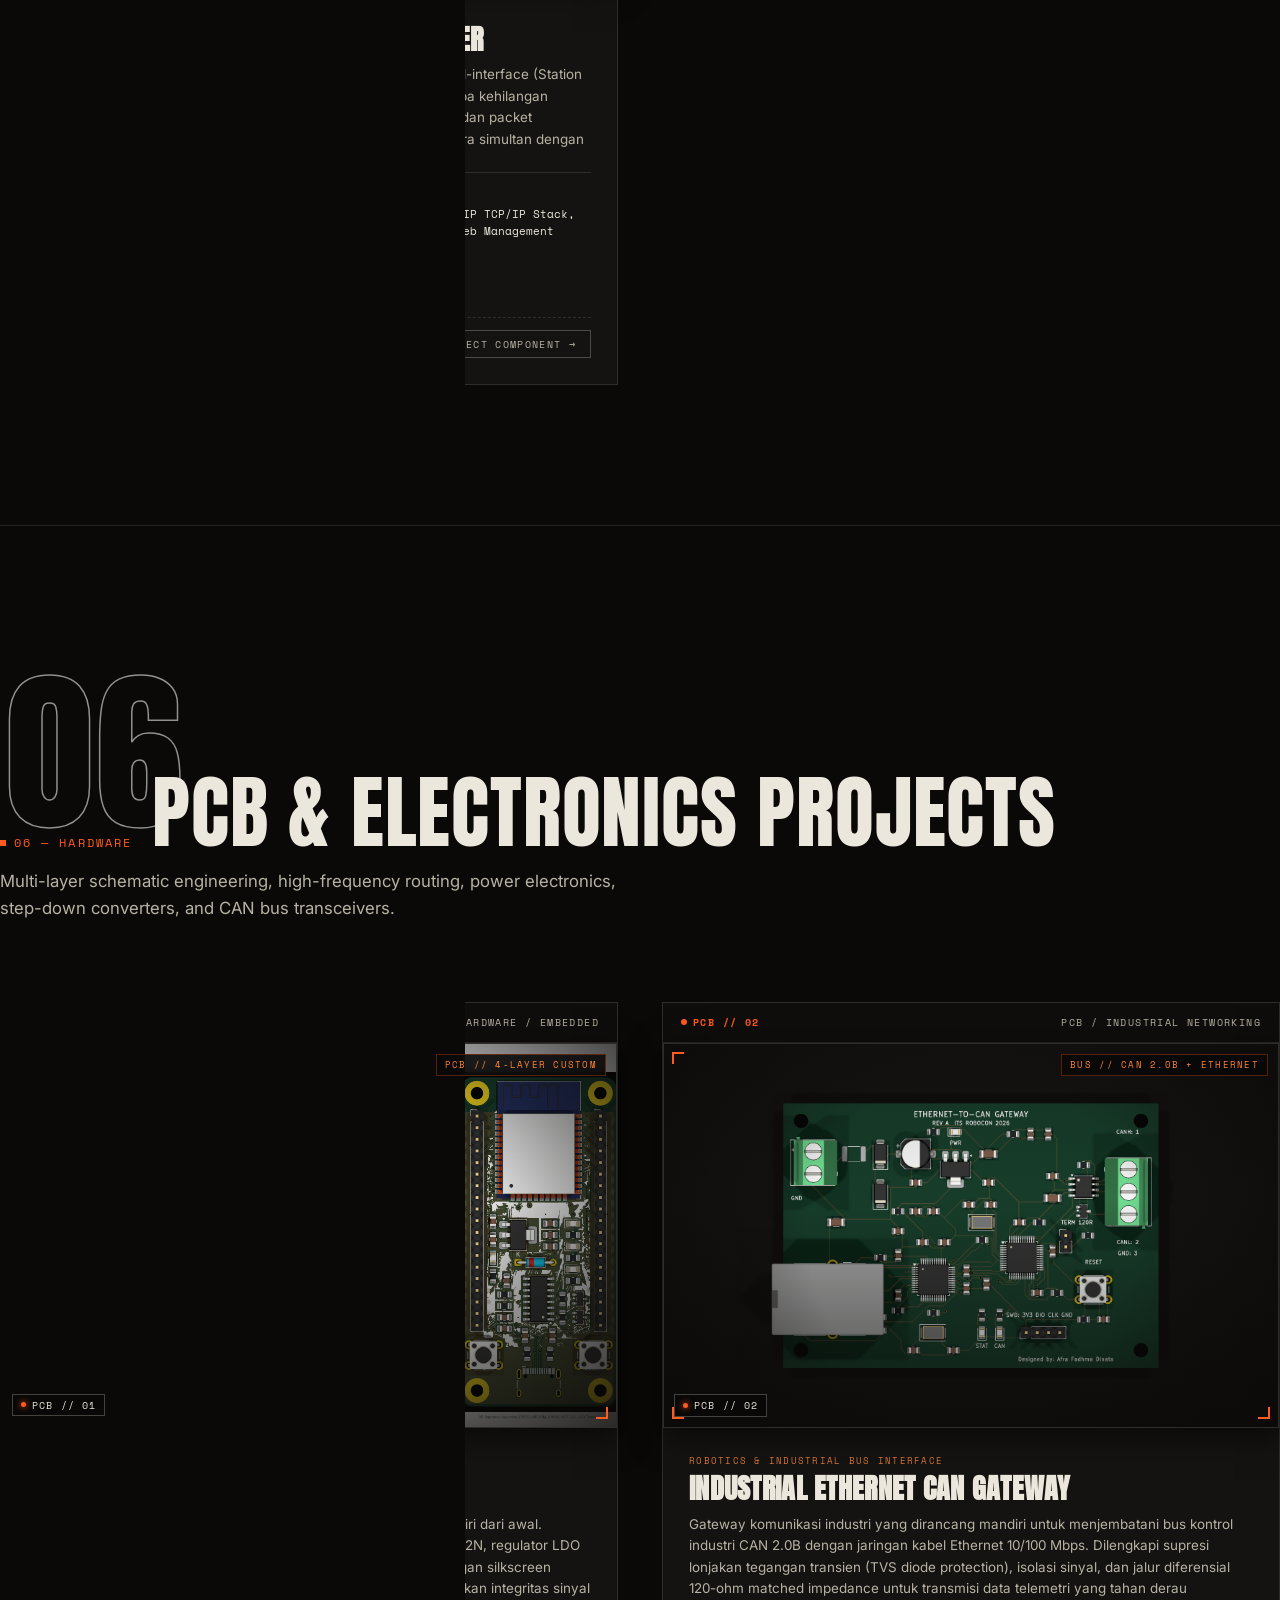
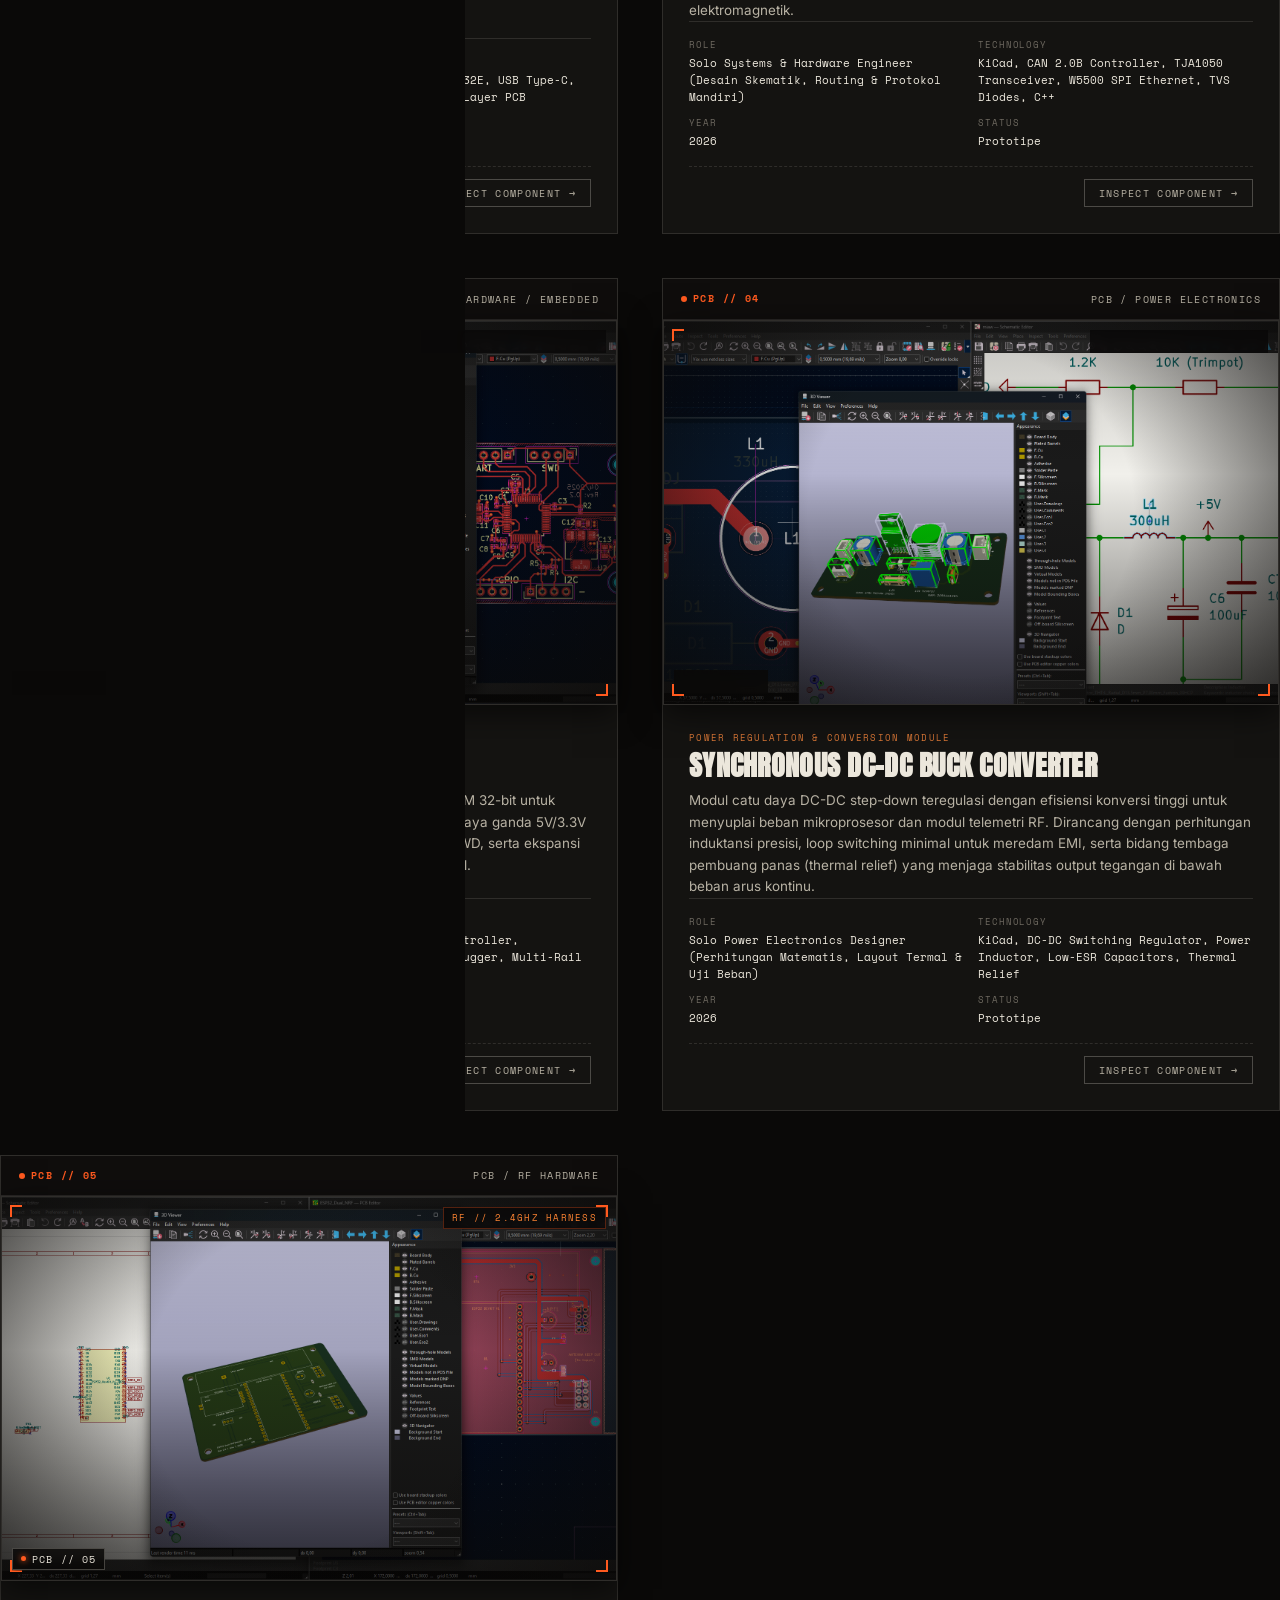
==== commit ce1dfabb: "Add profile portrait with telemetry HUD frame to Section 01 top-right and style GO logo backing" ====
--- a/Engineering Portfolio — Template.html
+++ b/Engineering Portfolio — Template.html
@@ -12,7 +12,7 @@
   <link href="https://fonts.googleapis.com/css2?family=Anton&family=Space+Mono:ital,wght@0,400;0,700;1,400&family=Inter:wght@400;500;600;700;800&display=swap" rel="stylesheet" />
 
   <!-- Stylesheet -->
-  <link rel="stylesheet" href="css/style.css?v=6" />
+  <link rel="stylesheet" href="css/style.css?v=7" />
 </head>
 <body>
 
@@ -91,6 +91,26 @@
           <ul class="tag-list" id="profileInterests" style="margin-top:26px;"></ul>
         </div>
         <div class="profile-side reveal" style="--rd:.12s">
+          <div class="profile-photo-card" id="profilePhotoCard">
+            <div class="profile-photo-frame media-frame tilt" data-zoom-src="foto%20profile/1776187037004.jpg" data-zoom-title="Afra Fadhma Dinata — Profile Portrait">
+              <div class="pp-header">
+                <div class="pp-header-left">
+                  <span class="hud-live-dot"></span>
+                  <span>PERSONNEL // TELEMETRY VERIFIED</span>
+                </div>
+                <span class="pp-id-badge">ID // 2058261004</span>
+              </div>
+              <div class="pp-image-wrap">
+                <img src="foto%20profile/1776187037004.jpg" alt="Afra Fadhma Dinata — Profile Portrait" loading="lazy" />
+                <div class="pp-vignette"></div>
+              </div>
+              <span class="mf-c1"></span><span class="mf-c2"></span>
+              <div class="pp-footer">
+                <span class="pp-tag">D4 ANALITIKA LOGISTIK TERAPAN</span>
+                <span class="pp-loc">ITS SURABAYA</span>
+              </div>
+            </div>
+          </div>
           <div>
             <div class="spec-line"><span class="k">INSTITUTION</span><span class="v" id="profileInstitution">Institut Teknologi Sepuluh Nopember (ITS)</span></div>
             <div class="spec-line"><span class="k">DEPARTMENT</span><span class="v" id="profileDepartment">Departemen Statistika Bisnis</span></div>
@@ -253,7 +273,7 @@
   </div>
 
   <!-- Scripts -->
-  <script src="js/data.js?v=6"></script>
-  <script src="js/main.js?v=6"></script>
+  <script src="js/data.js?v=7"></script>
+  <script src="js/main.js?v=7"></script>
 </body>
 </html>
--- a/css/style.css
+++ b/css/style.css
@@ -445,7 +445,8 @@
    ========================================================================== */
 .profile-grid {
   position: relative; z-index: 1; display: grid;
-  grid-template-columns: 1fr 0.95fr; gap: clamp(30px, 5vw, 80px);
+  grid-template-columns: 1.05fr 0.95fr; gap: clamp(30px, 5vw, 80px);
+  align-items: start;
 }
 .profile-intro {
   font-family: var(--font-display); font-weight: 400; text-transform: uppercase;
@@ -460,7 +461,58 @@
   color: var(--paper); font-size: 1.05rem; border-left: 3px solid var(--accent);
   padding-left: 14px; margin-bottom: 18px;
 }
-.profile-side { display: flex; flex-direction: column; gap: 32px; }
+.profile-side { display: flex; flex-direction: column; gap: 28px; }
+
+/* Profile Photo Card (Top Right of Section 01) */
+.profile-photo-card {
+  width: 100%;
+  max-width: 300px;
+  margin-left: auto;
+}
+.profile-photo-frame {
+  position: relative; width: 100%;
+  background: var(--charcoal); border: 1px solid var(--line-strong);
+  box-shadow: 0 16px 40px rgba(0,0,0,0.6);
+  cursor: pointer; overflow: hidden;
+  transition: border-color .35s ease, box-shadow .35s ease, transform .25s ease-out;
+}
+.profile-photo-frame:hover {
+  border-color: var(--accent);
+  box-shadow: 0 20px 50px rgba(0,0,0,0.8), 0 0 24px rgba(255,90,31,0.25);
+}
+.pp-header {
+  display: flex; justify-content: space-between; align-items: center;
+  padding: 8px 12px; background: rgba(12,11,10,0.92);
+  backdrop-filter: blur(4px); border-bottom: 1px solid var(--line);
+  font-family: var(--font-mono); font-size: 9.5px; letter-spacing: 0.12em; color: var(--paper-dim);
+}
+.pp-header-left { display: flex; align-items: center; gap: 8px; }
+.pp-id-badge { color: var(--accent); font-weight: 700; }
+.pp-image-wrap {
+  position: relative; width: 100%; aspect-ratio: 1/1; overflow: hidden; background: #0a0908;
+}
+.pp-image-wrap img {
+  width: 100%; height: 100%; object-fit: cover; object-position: center 15%;
+  display: block; filter: contrast(1.04) brightness(0.96);
+  transition: transform .45s cubic-bezier(0.16, 1, 0.3, 1), filter .35s ease;
+}
+.profile-photo-frame:hover .pp-image-wrap img {
+  transform: scale(1.04); filter: contrast(1.08) brightness(1.02);
+}
+.pp-vignette {
+  position: absolute; inset: 0; pointer-events: none;
+  background: radial-gradient(circle at center, transparent 55%, rgba(10,9,8,0.5) 100%),
+              linear-gradient(180deg, transparent 70%, rgba(10,9,8,0.8) 100%);
+}
+.pp-footer {
+  display: flex; justify-content: space-between; align-items: center;
+  padding: 8px 12px; background: rgba(12,11,10,0.92);
+  backdrop-filter: blur(4px); border-top: 1px solid var(--line);
+  font-family: var(--font-mono); font-size: 9.5px; letter-spacing: 0.1em; color: var(--paper-dim);
+}
+.pp-footer .pp-tag { color: var(--paper); font-weight: 600; }
+.pp-footer .pp-loc { color: var(--accent); font-weight: 700; }
+
 .spec-line { display: flex; justify-content: space-between; gap: 16px; padding: 12px 0; border-top: 1px solid var(--line); }
 .spec-line .k { font-family: var(--font-mono); font-size: var(--fs-label); letter-spacing: 0.12em; color: var(--paper-dim); }
 .spec-line .v { font-family: var(--font-mono); font-size: var(--fs-small); text-align: right; max-width: 65%; color: var(--paper); }
@@ -471,7 +523,10 @@
   color: var(--paper); transition: border-color .2s ease, color .2s ease;
 }
 .tag-list li:hover { border-color: var(--accent); color: var(--accent); }
-@media (max-width: 900px) { .profile-grid { grid-template-columns: 1fr; } }
+@media (max-width: 900px) {
+  .profile-grid { grid-template-columns: 1fr; }
+  .profile-photo-card { max-width: 260px; margin-left: 0; margin-bottom: 8px; }
+}
 
 /* ==========================================================================
    08 — EDUCATION SECTION
@@ -550,6 +605,7 @@
   flex-shrink: 0; box-shadow: inset 0 0 15px rgba(0,0,0,0.8);
 }
 .tl-mark img { max-width: 100%; max-height: 100%; object-fit: contain; }
+.tl-mark img[src*="ganesha"] { background: #ffffff; border-radius: 4px; padding: 4px; }
 .tl-mark-monogram {
   width: 84px; height: 84px; background: #0c0b0a; border: 1px solid var(--accent-dim);
   display: flex; flex-direction: column; align-items: center; justify-content: center;
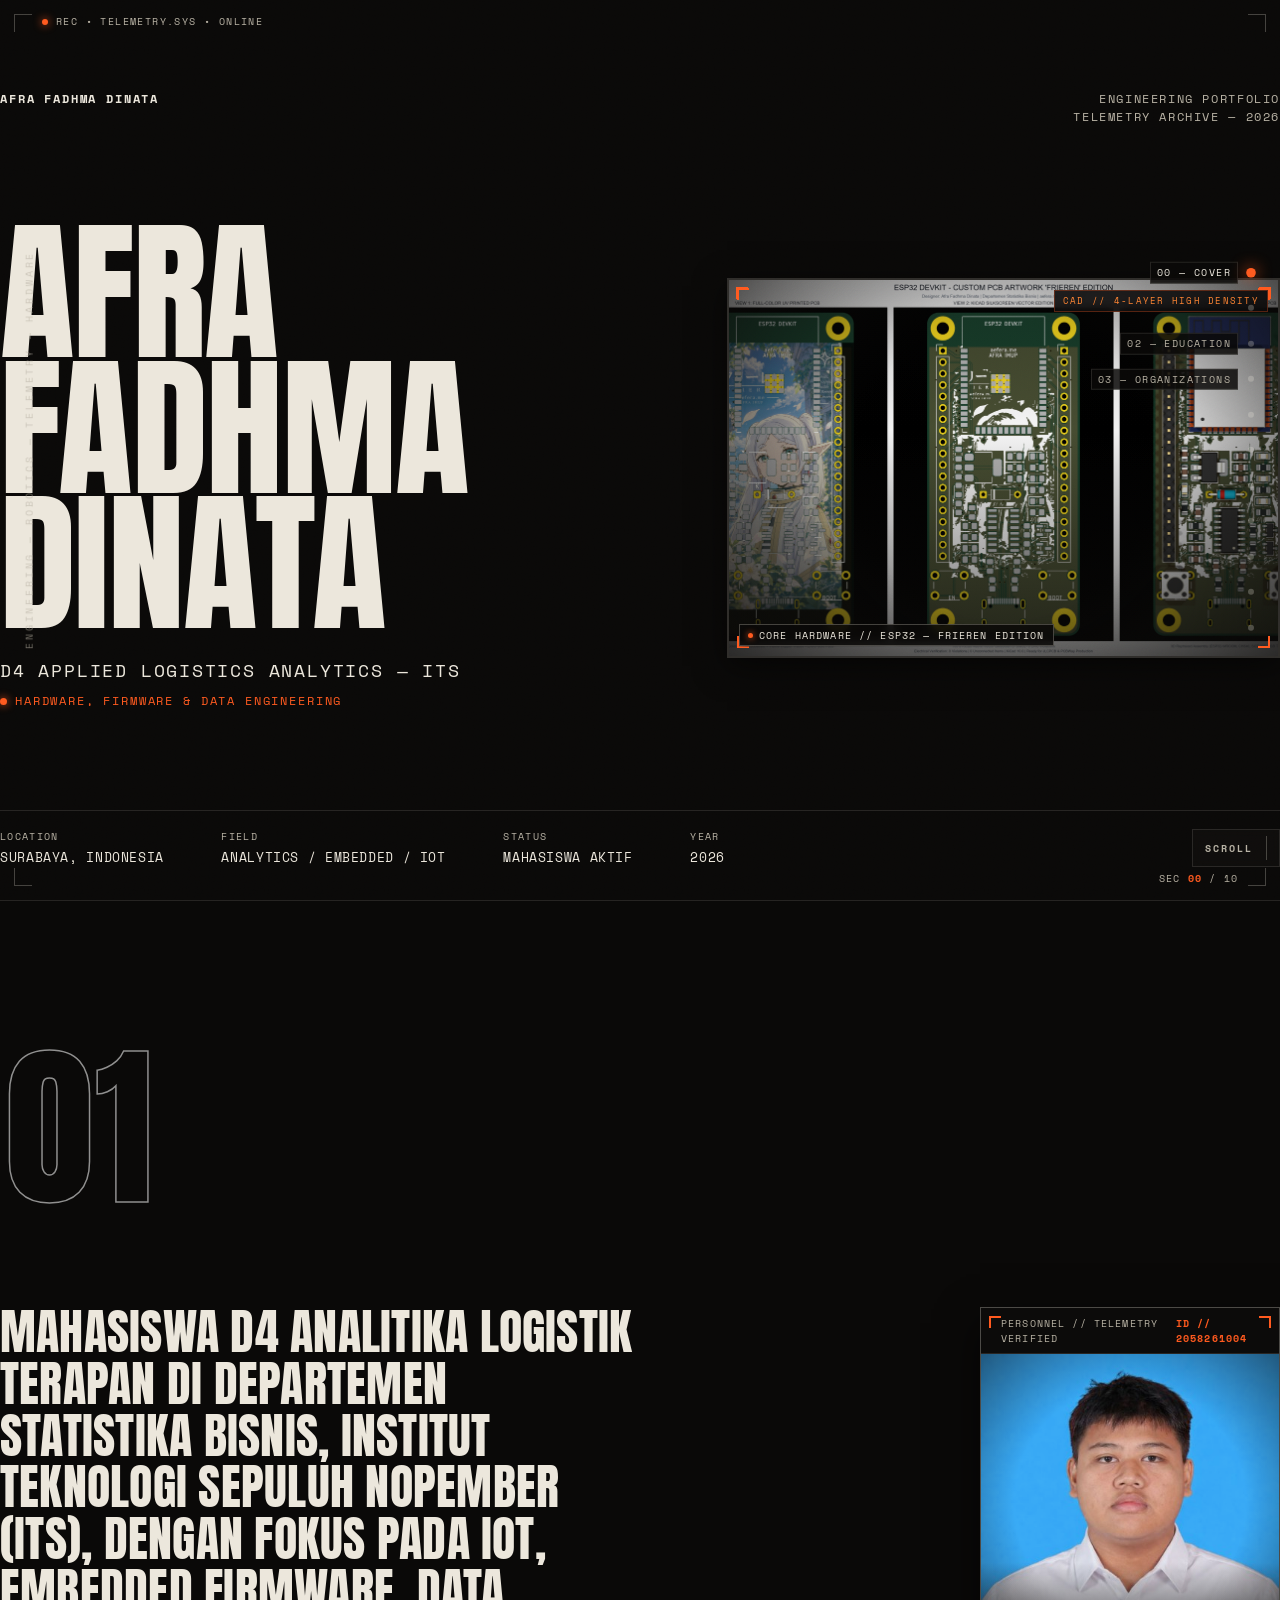
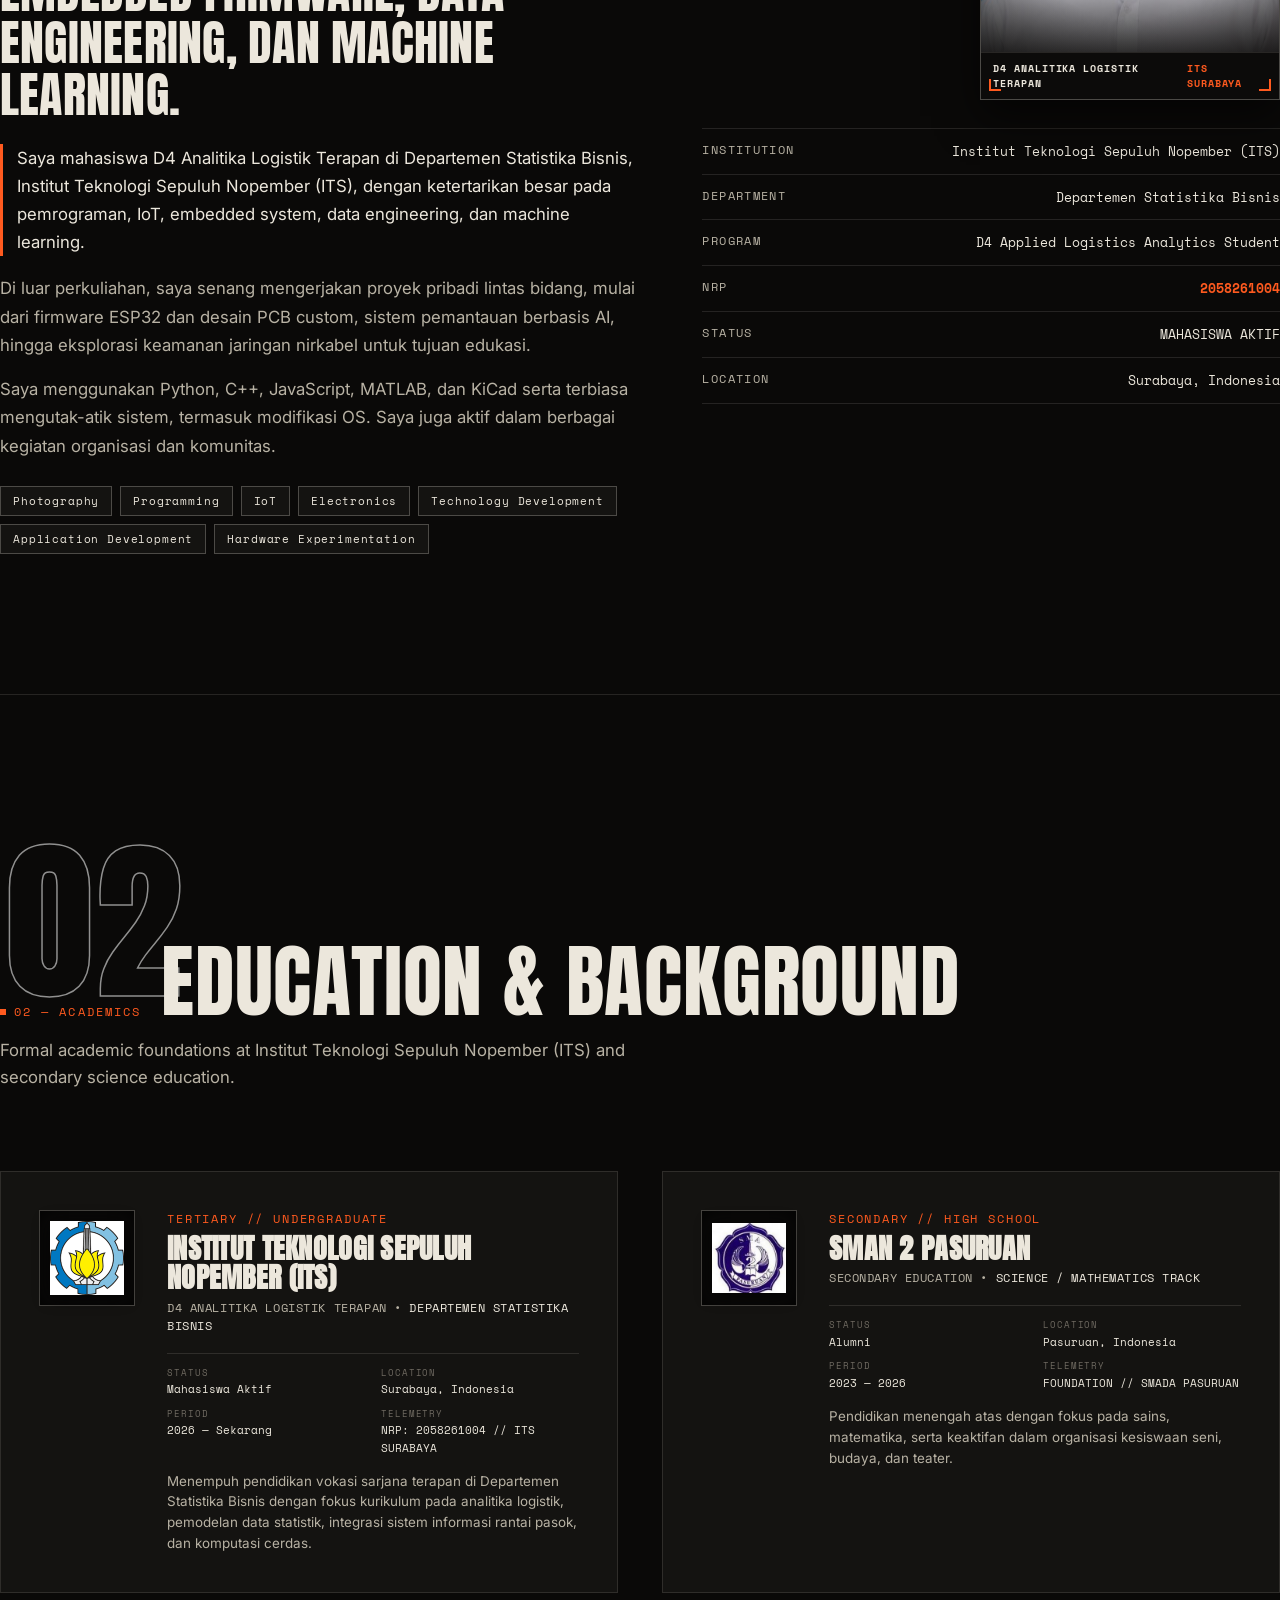
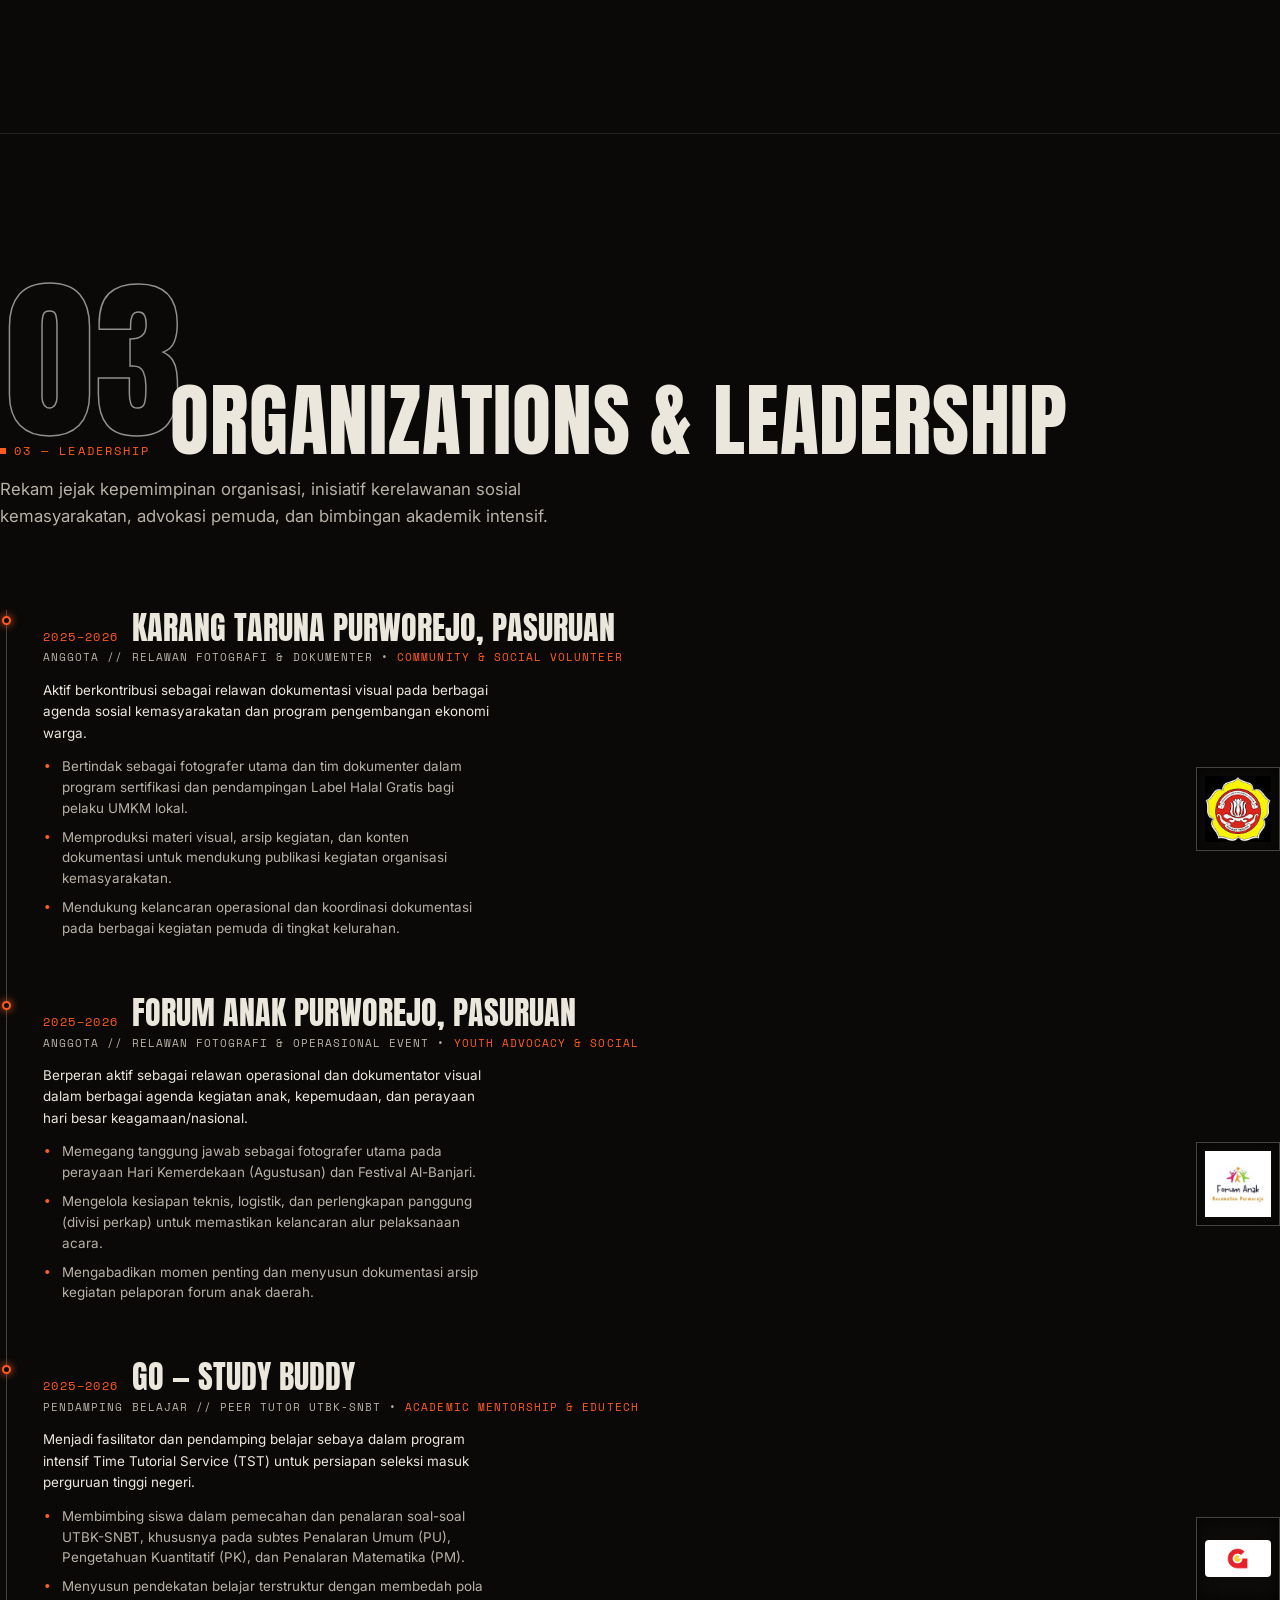
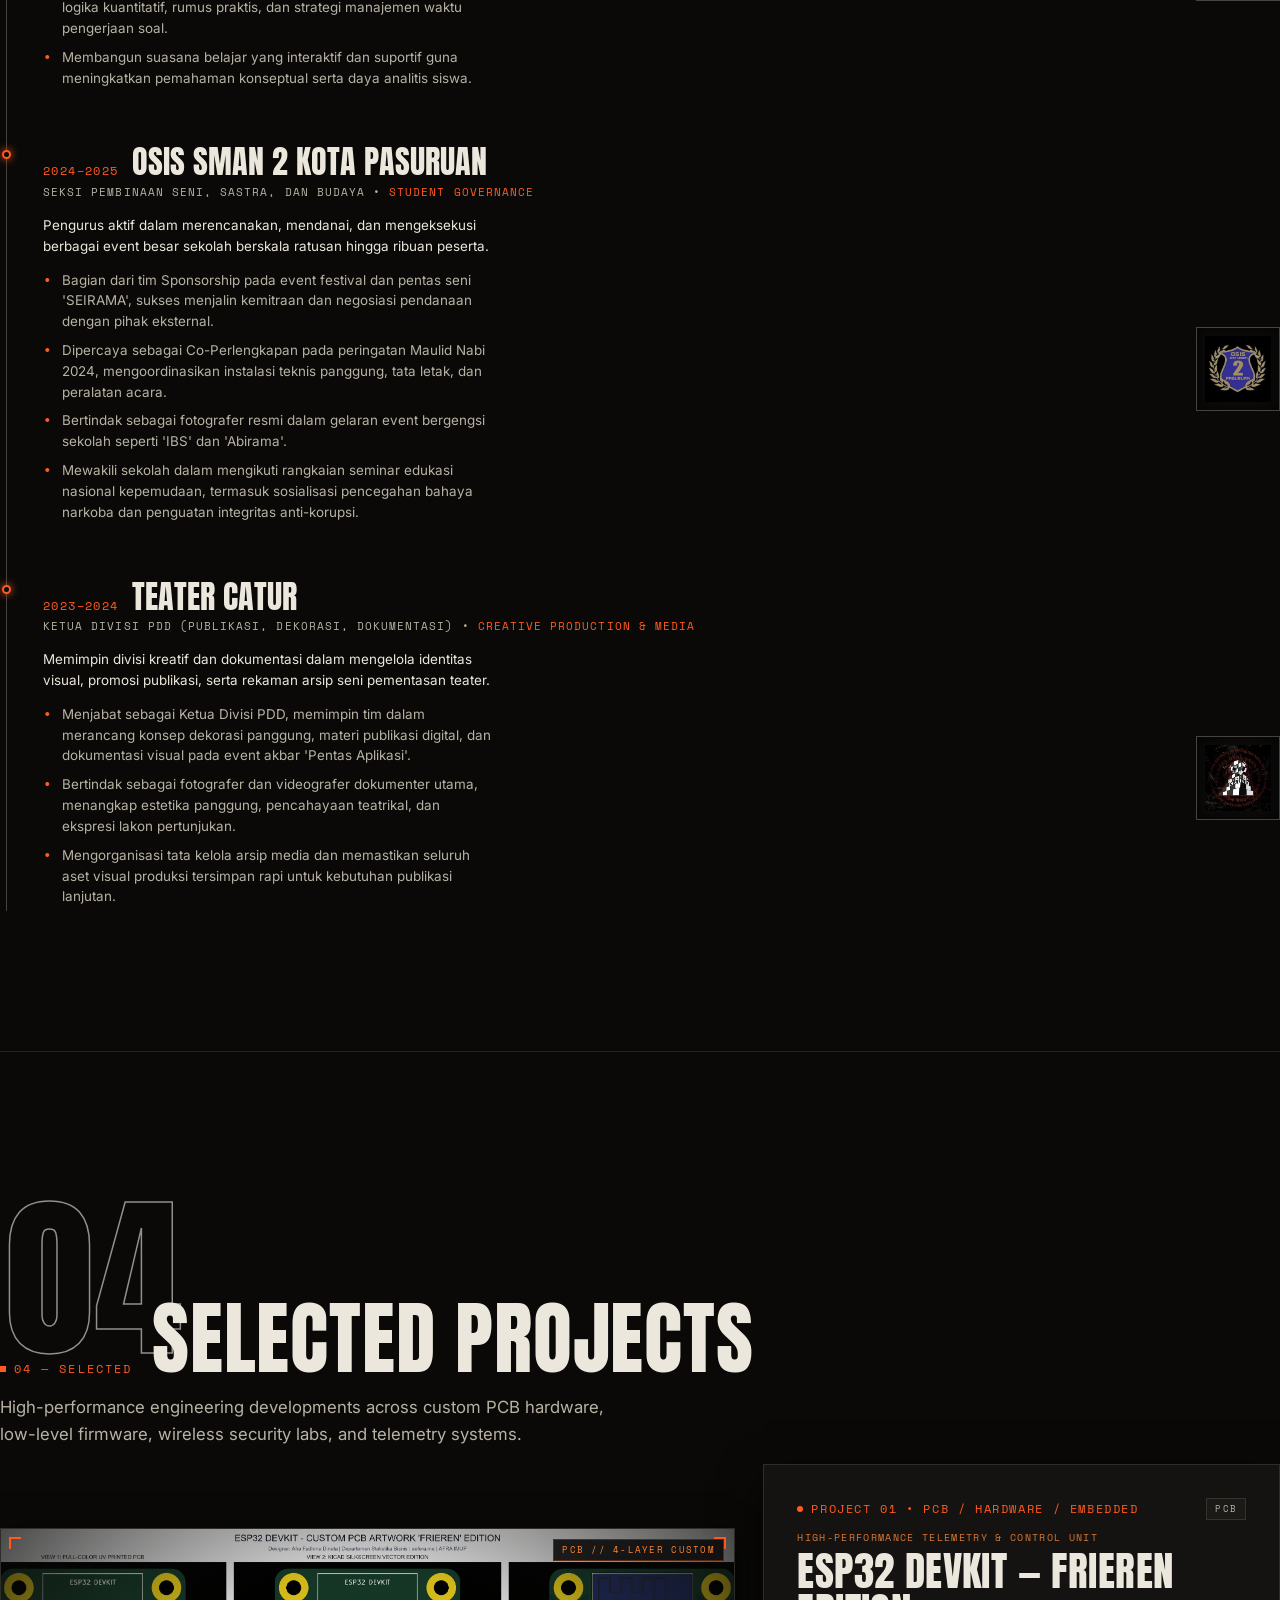
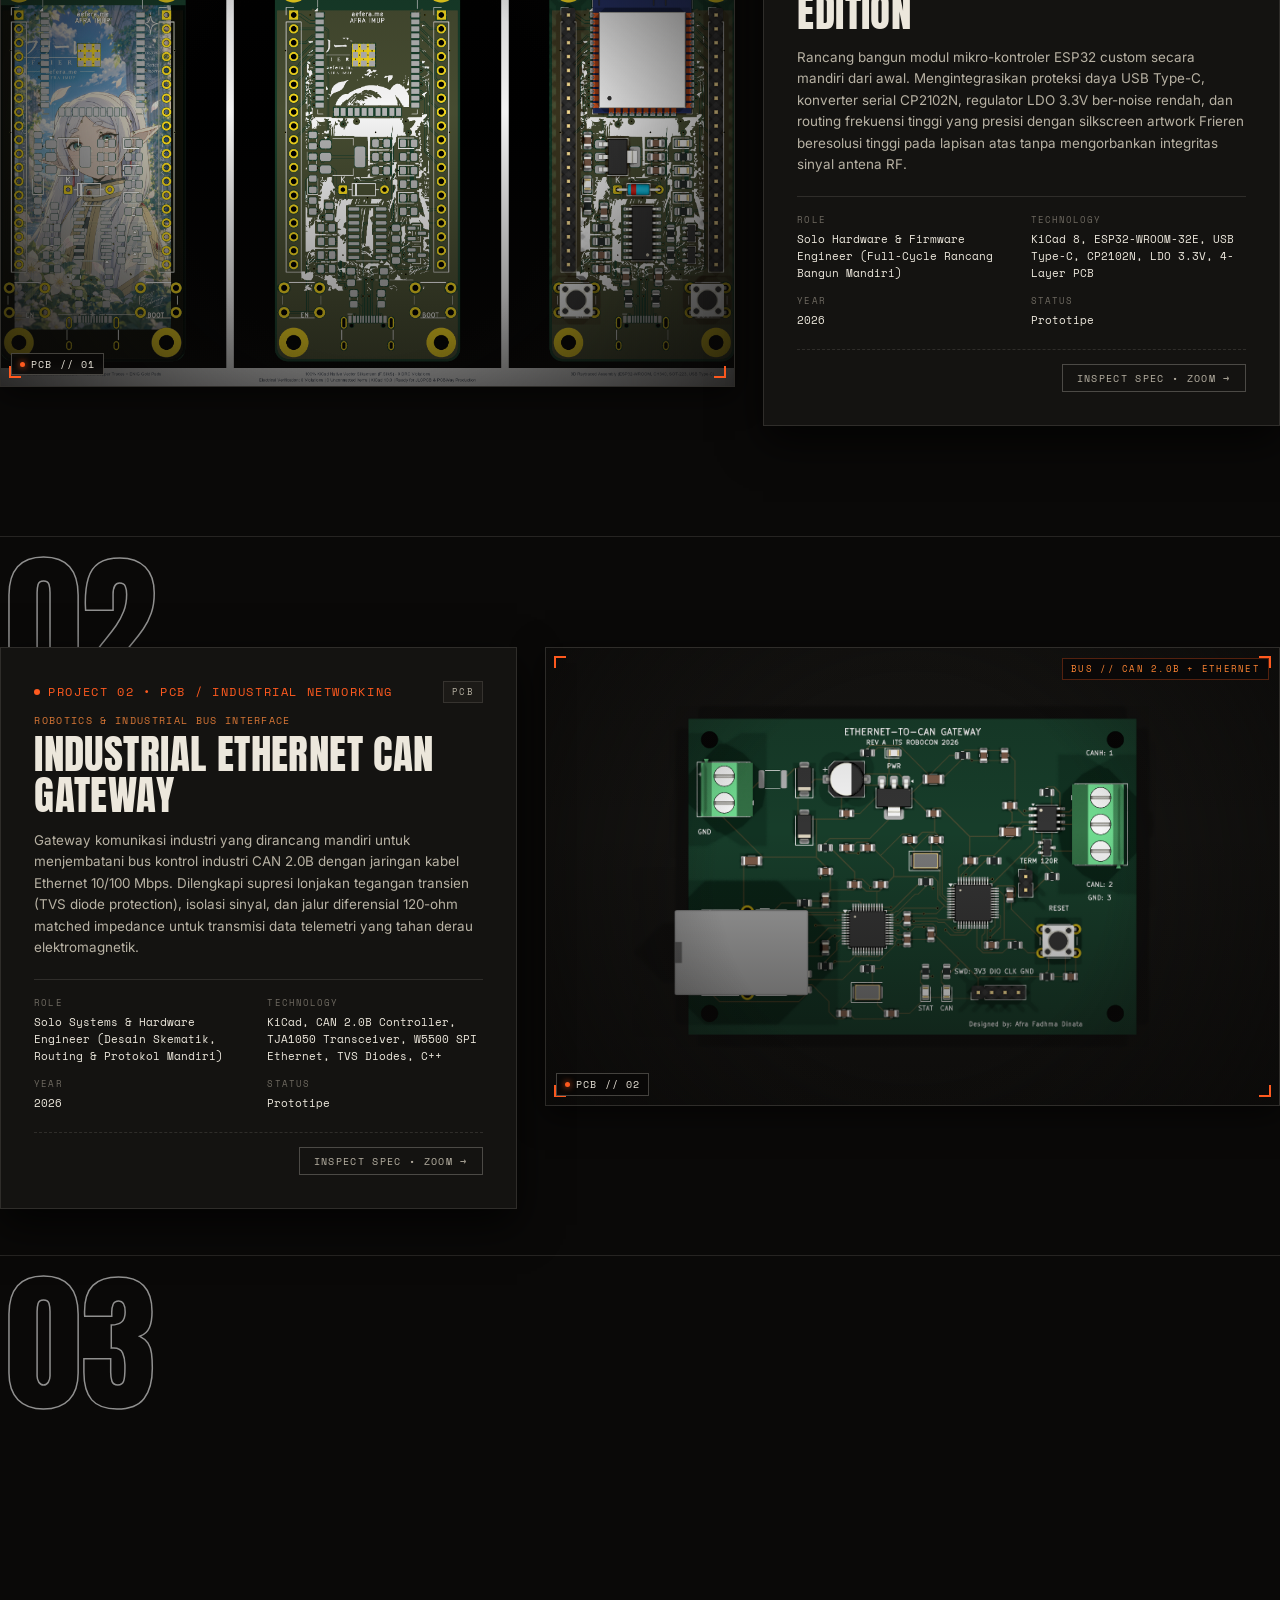
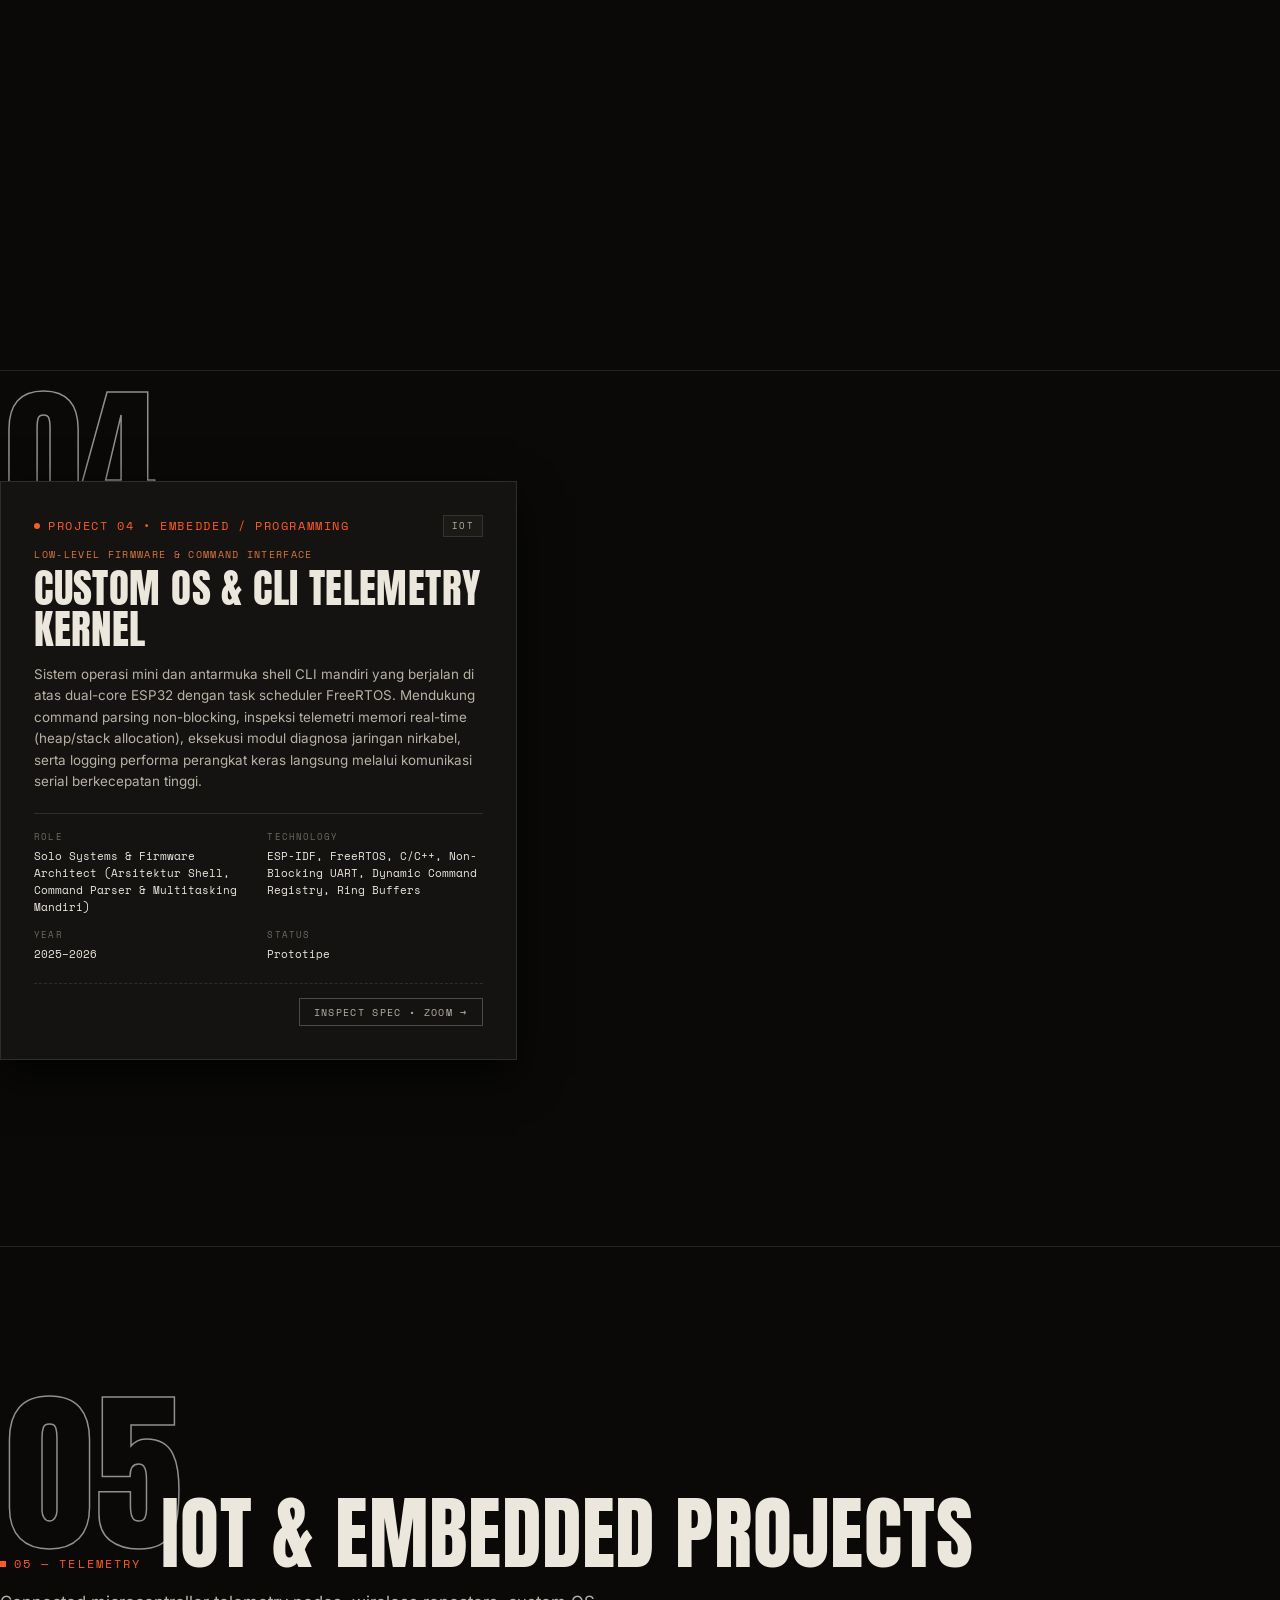
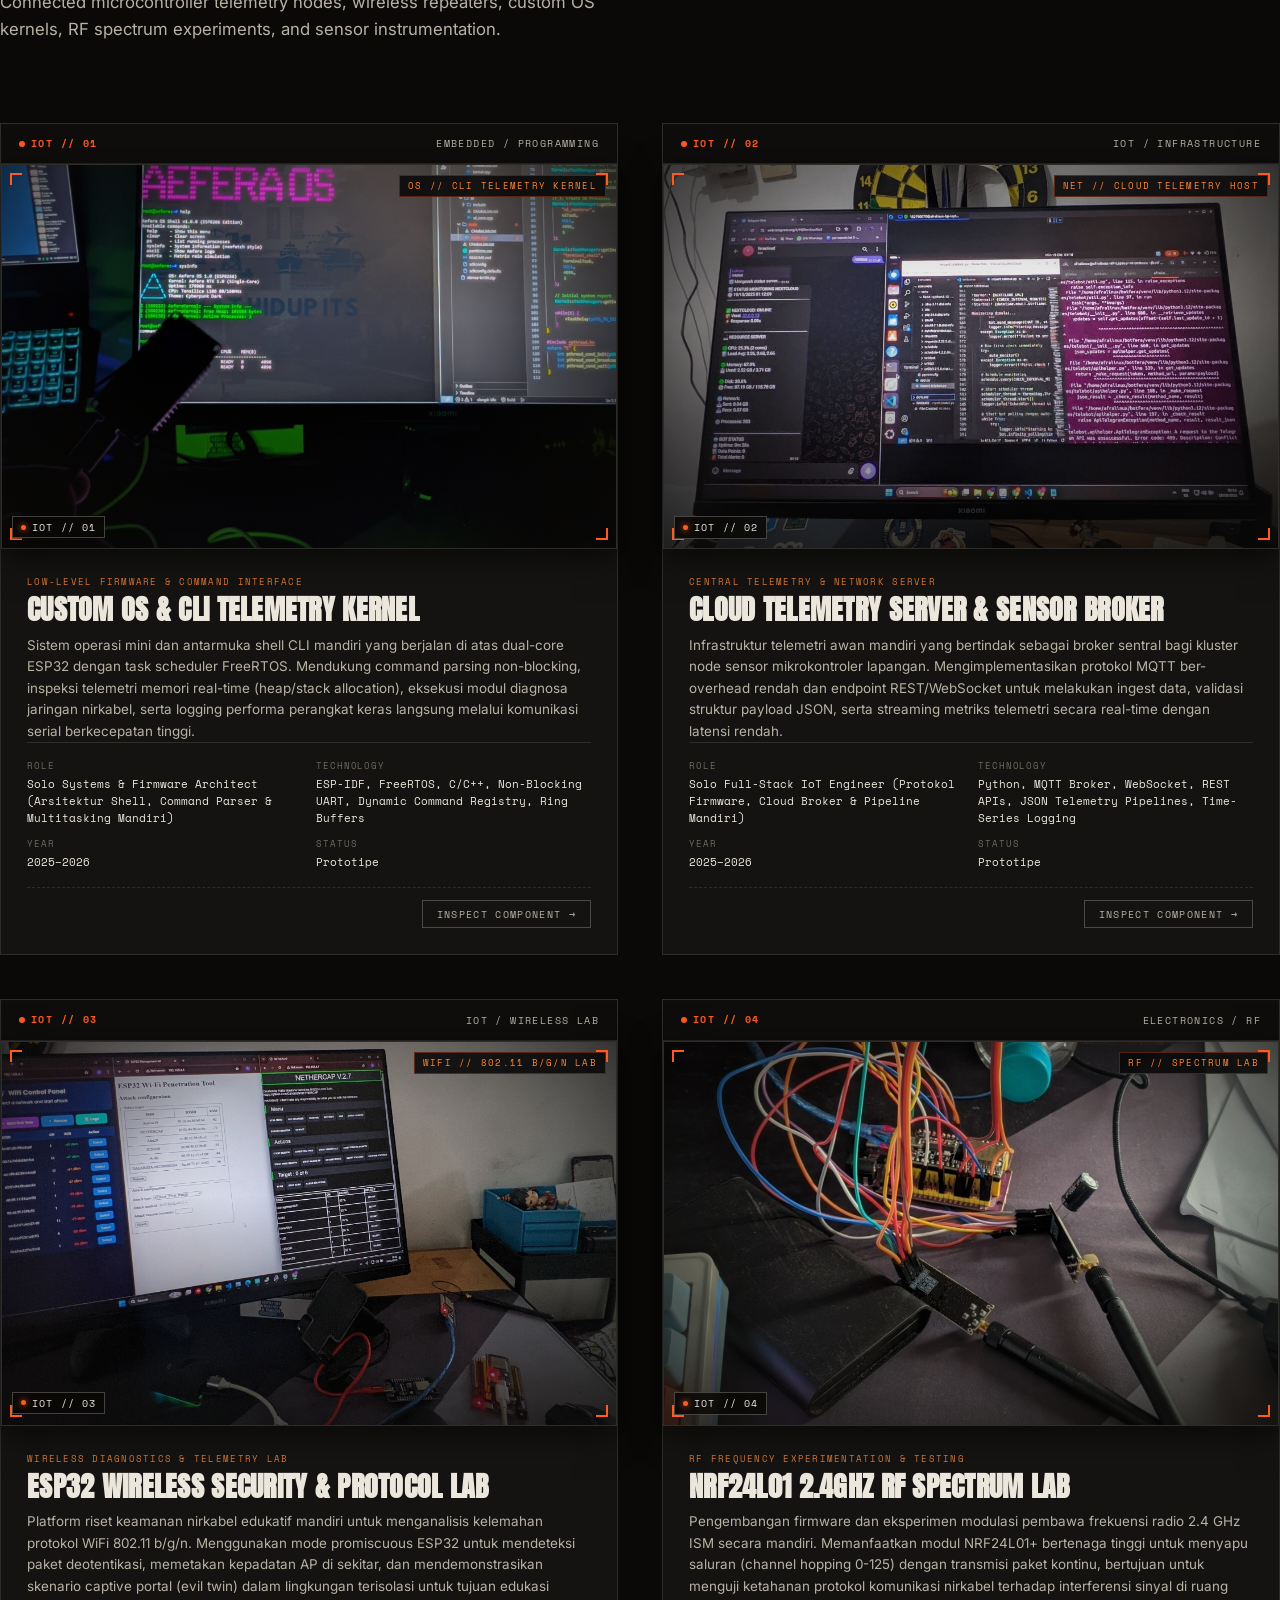
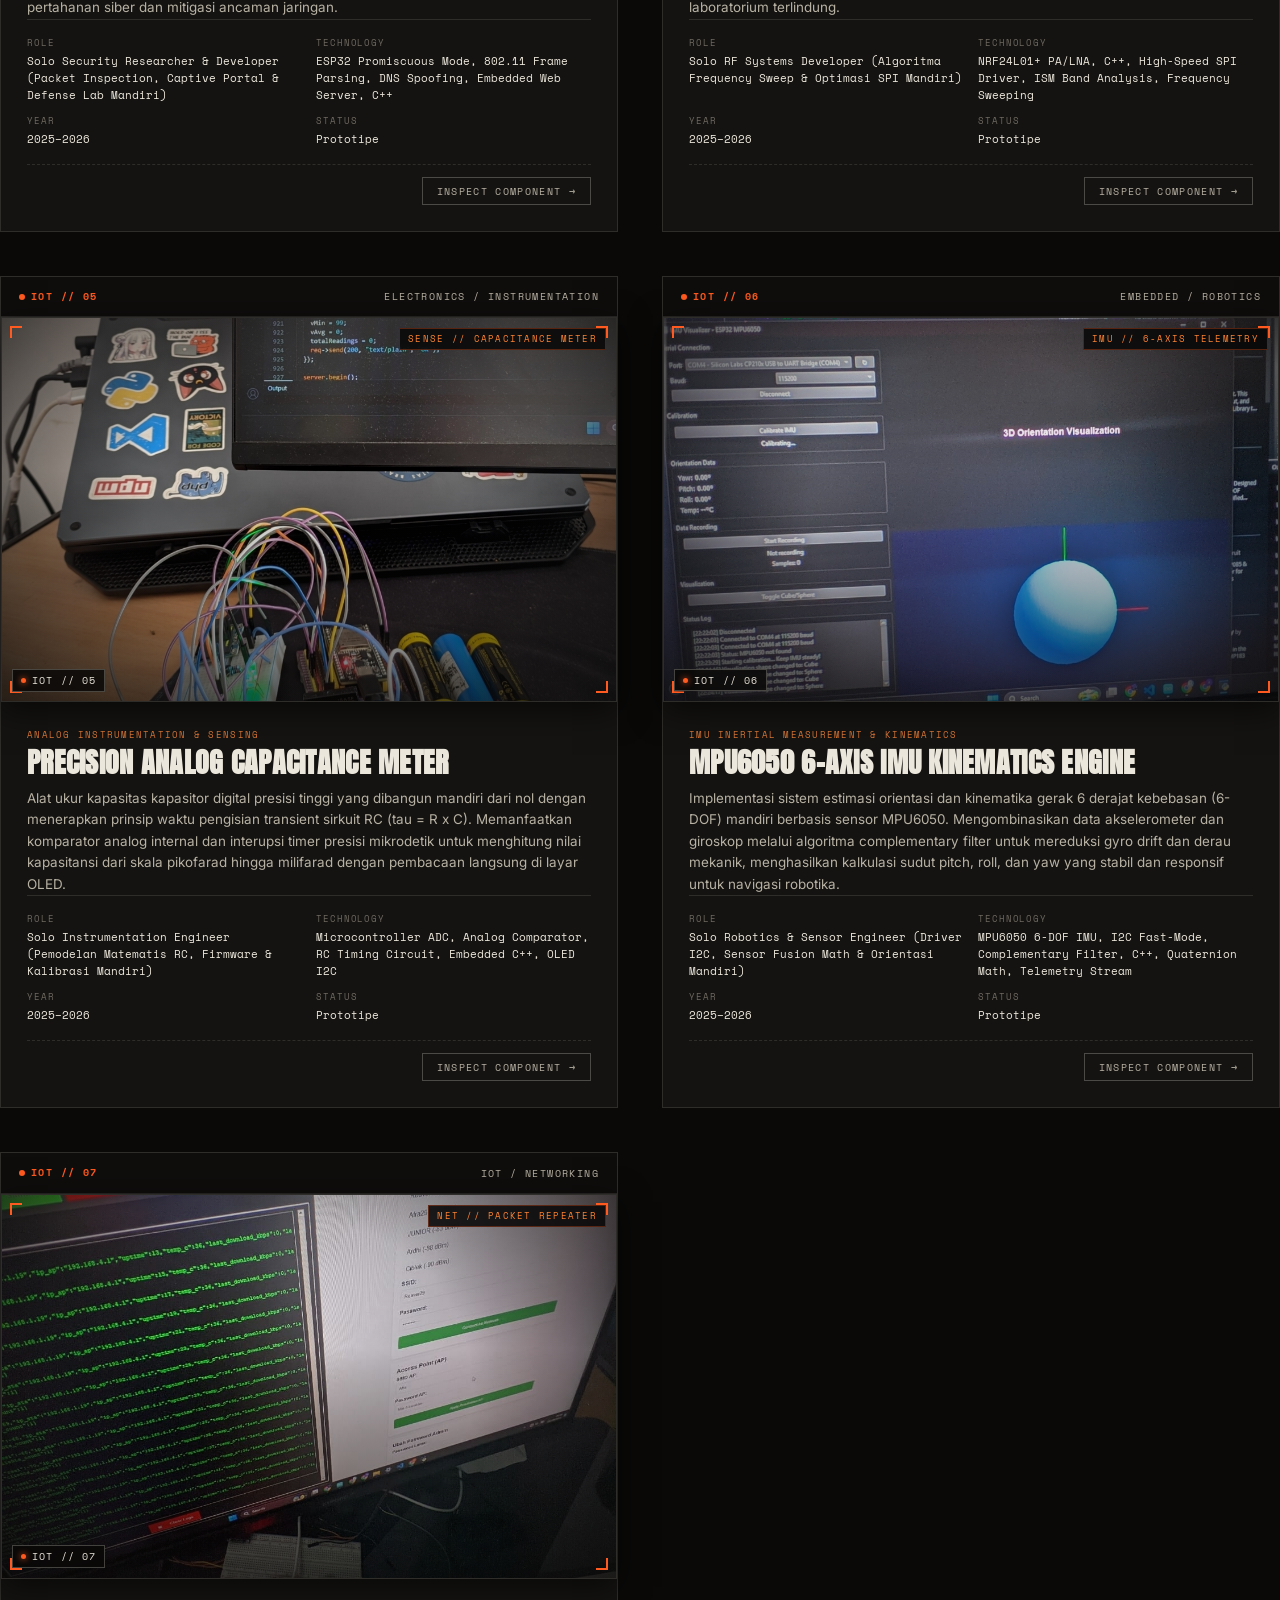
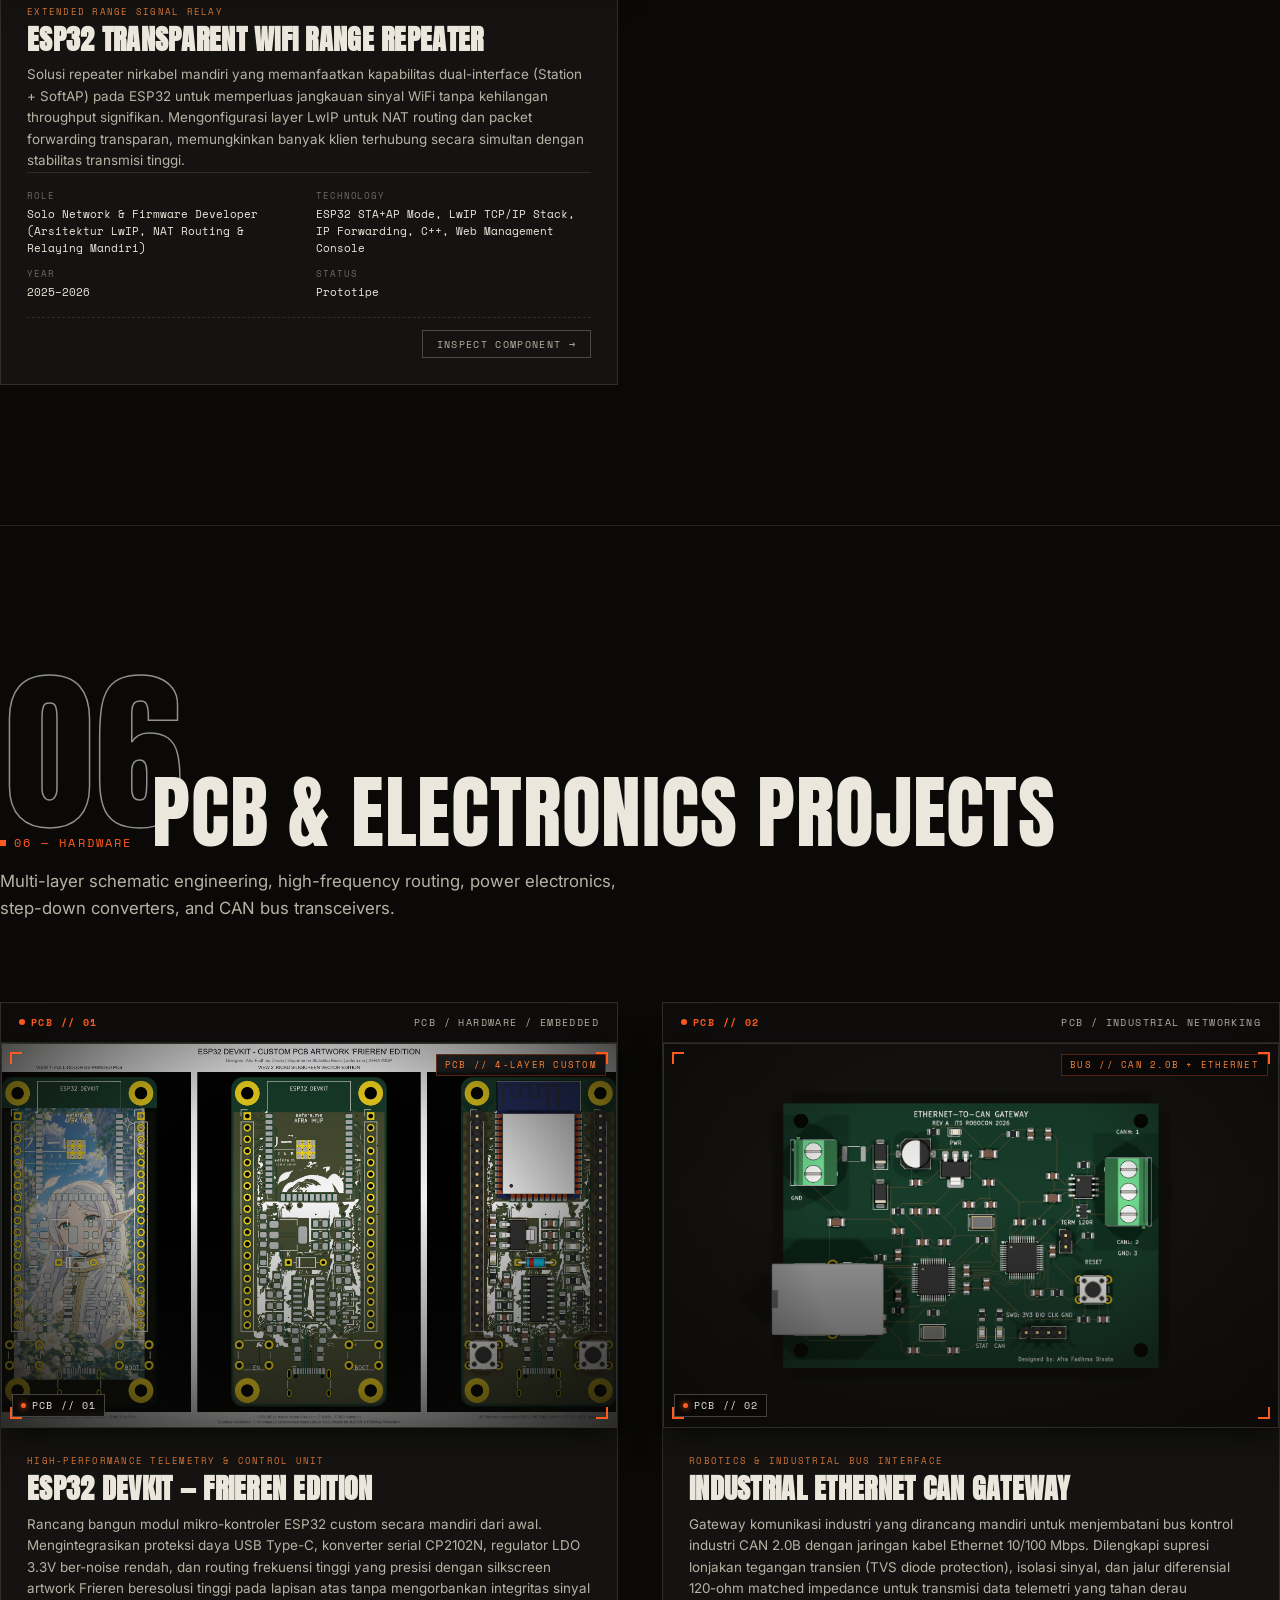
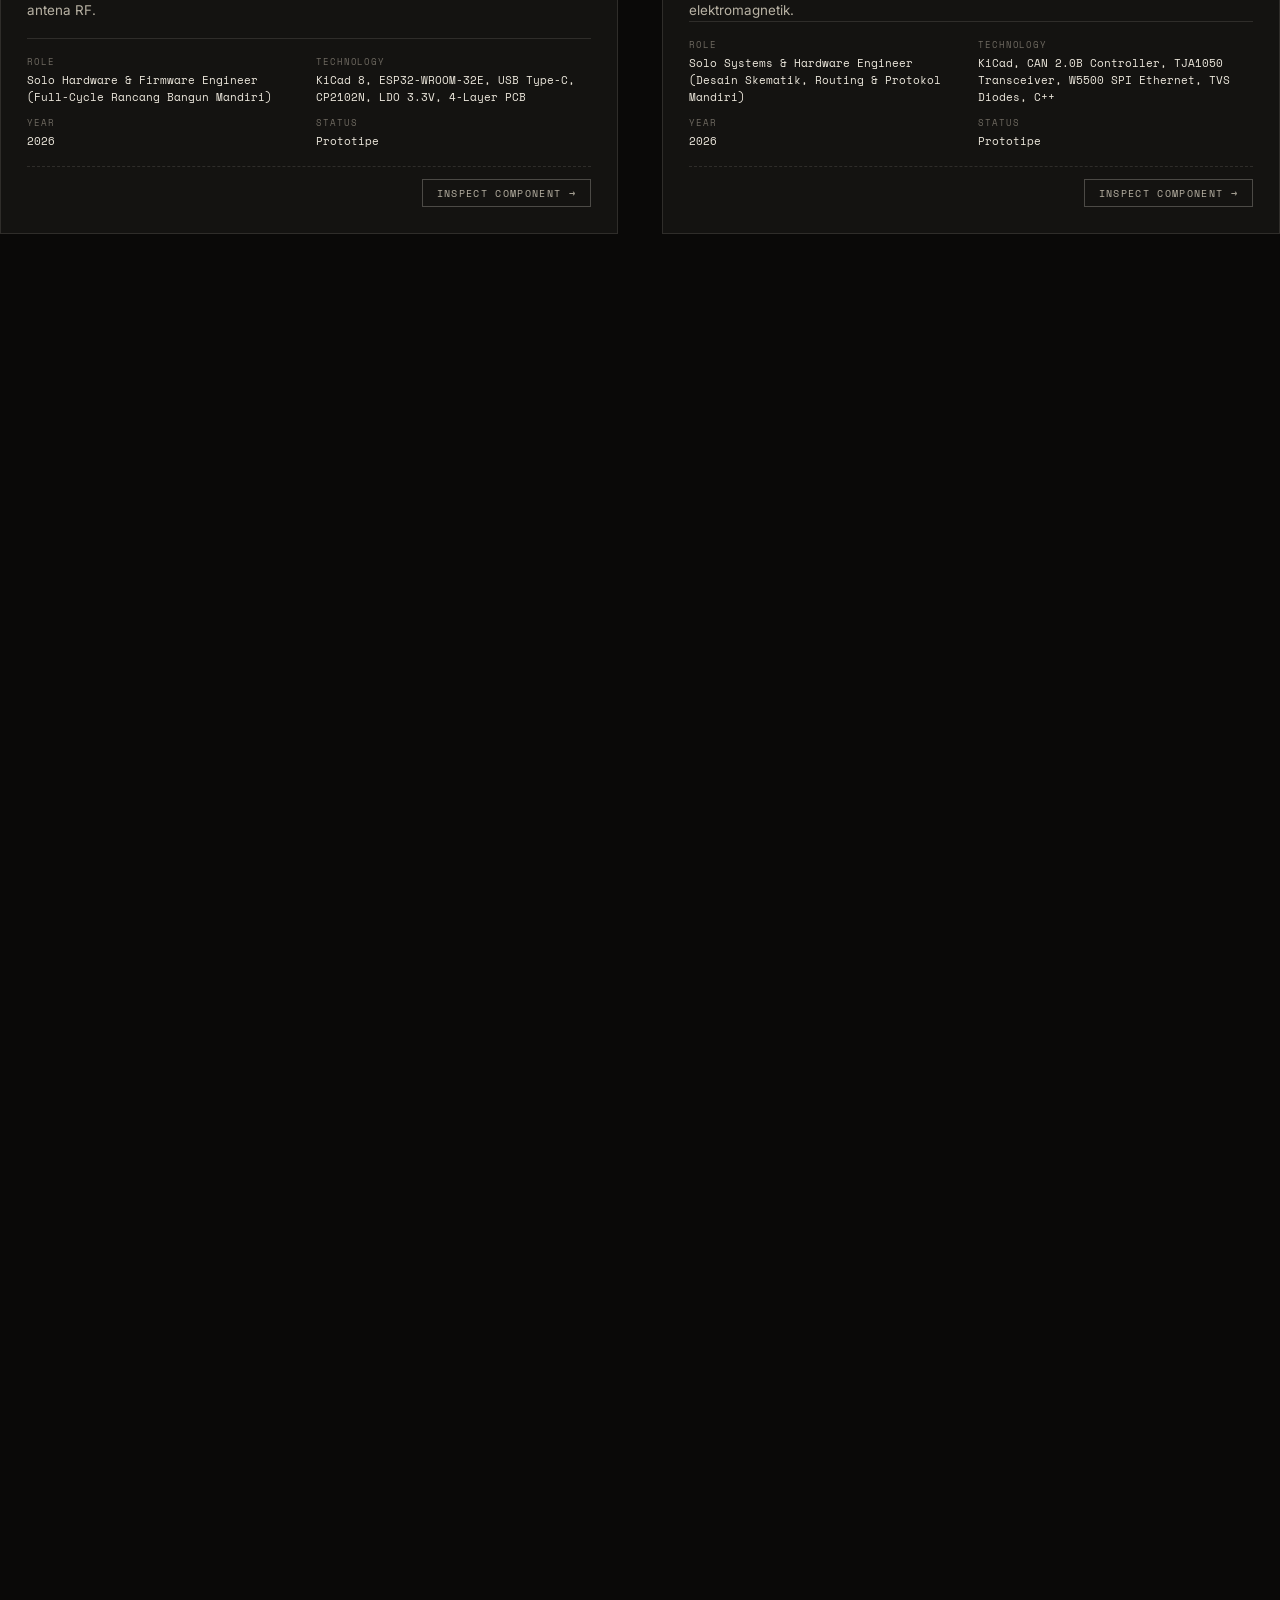
==== commit df61d429: "Refactor hero bottom bar layout: fix scroll cue overlap, improve typography, and make scroll clickab" ====
--- a/Engineering Portfolio — Template.html
+++ b/Engineering Portfolio — Template.html
@@ -12,7 +12,7 @@
   <link href="https://fonts.googleapis.com/css2?family=Anton&family=Space+Mono:ital,wght@0,400;0,700;1,400&family=Inter:wght@400;500;600;700;800&display=swap" rel="stylesheet" />
 
   <!-- Stylesheet -->
-  <link rel="stylesheet" href="css/style.css?v=7" />
+  <link rel="stylesheet" href="css/style.css?v=8" />
 </head>
 <body>
 
@@ -62,16 +62,19 @@
         </div>
       </div>
 
-      <div>
+      <!-- Hero Bottom Bar -->
+      <div class="hero-bottom-bar">
         <div class="hero-meta">
-          <div class="m-item">LOCATION<b id="metaLocation">INDONESIA</b></div>
-          <div class="m-item">FIELD<b id="metaField">EMBEDDED / PCB / IOT</b></div>
-          <div class="m-item">STATUS<b id="metaStatus">STUDENT / BUILDER</b></div>
-          <div class="m-item">YEAR<b id="metaYear">2026</b></div>
-        </div>
-      </div>
-
-      <div class="scroll-cue"><span class="cue-line"></span><span>SCROLL</span></div>
+          <div class="m-item"><span class="m-lbl">LOCATION</span><b id="metaLocation">INDONESIA</b></div>
+          <div class="m-item"><span class="m-lbl">FIELD</span><b id="metaField">EMBEDDED / PCB / IOT</b></div>
+          <div class="m-item"><span class="m-lbl">STATUS</span><b id="metaStatus">STUDENT / BUILDER</b></div>
+          <div class="m-item"><span class="m-lbl">YEAR</span><b id="metaYear">2026</b></div>
+        </div>
+        <a href="#profile" class="scroll-cue" id="heroScrollCue" aria-label="Scroll to Profile">
+          <span class="cue-label">SCROLL</span>
+          <span class="cue-line"></span>
+        </a>
+      </div>
     </header>
 
     <!-- 01 — PROFILE -->
@@ -273,7 +276,7 @@
   </div>
 
   <!-- Scripts -->
-  <script src="js/data.js?v=7"></script>
-  <script src="js/main.js?v=7"></script>
+  <script src="js/data.js?v=8"></script>
+  <script src="js/main.js?v=8"></script>
 </body>
 </html>
--- a/css/style.css
+++ b/css/style.css
@@ -314,20 +314,51 @@
 .hero-visual { position: relative; }
 .hero-visual .media-frame { aspect-ratio: 16/11; max-height: 520px; }
 
+.hero-bottom-bar {
+  position: relative; z-index: 2; width: 100%;
+  display: flex; justify-content: space-between; align-items: center;
+  border-top: 1px solid var(--line);
+  padding-top: 18px; padding-bottom: 6px;
+  gap: clamp(20px, 3.5vw, 48px);
+}
 .hero-meta {
-  display: grid; grid-template-columns: repeat(4, 1fr);
-  border-top: 1px solid var(--line);
-  padding-top: 14px; gap: 14px;
-}
-.hero-meta .m-item { font-family: var(--font-mono); font-size: 10px; letter-spacing: 0.1em; color: var(--paper-dim); }
-.hero-meta .m-item b { display: block; color: var(--paper); font-weight: 400; font-size: 12.5px; margin-top: 4px; letter-spacing: 0.05em; }
+  display: flex; flex-wrap: wrap; align-items: flex-start;
+  gap: clamp(24px, 4.5vw, 72px);
+}
+.hero-meta .m-item {
+  font-family: var(--font-mono); font-size: 10px; letter-spacing: 0.12em;
+  color: var(--paper-dim); display: flex; flex-direction: column; gap: 4px;
+}
+.hero-meta .m-item .m-lbl {
+  font-size: 9.5px; letter-spacing: 0.14em; color: var(--paper-dim); text-transform: uppercase;
+}
+.hero-meta .m-item b {
+  display: block; color: var(--paper); font-weight: 500; font-size: 12.5px; letter-spacing: 0.05em;
+  white-space: nowrap;
+}
 
 .scroll-cue {
-  position: absolute; bottom: 8px; left: var(--pad);
-  display: flex; align-items: center; gap: 10px;
-  font-family: var(--font-mono); font-size: 9px; letter-spacing: 0.22em; color: var(--paper-dim);
-}
-.scroll-cue .cue-line { width: 1px; height: 32px; background: var(--line-strong); position: relative; overflow: hidden; }
+  display: inline-flex; align-items: center; gap: 12px;
+  font-family: var(--font-mono); font-size: 9.5px; letter-spacing: 0.22em;
+  color: var(--paper-dim); text-decoration: none; cursor: pointer;
+  padding: 6px 12px; border: 1px solid var(--line);
+  background: rgba(20, 19, 17, 0.5);
+  backdrop-filter: blur(4px);
+  transition: all .25s ease;
+  flex-shrink: 0;
+}
+.scroll-cue:hover {
+  color: var(--paper);
+  border-color: var(--accent);
+  background: rgba(255, 90, 31, 0.08);
+  box-shadow: 0 0 16px -2px var(--accent-glow);
+  transform: translateY(2px);
+}
+.scroll-cue .cue-label { font-weight: 700; }
+.scroll-cue .cue-line {
+  width: 1px; height: 24px; background: var(--line-strong); position: relative; overflow: hidden;
+  display: inline-block;
+}
 .scroll-cue .cue-line::after {
   content: ''; position: absolute; top: -100%; left: 0; width: 100%; height: 100%;
   background: var(--accent); animation: cueDrop 2.2s ease-in-out infinite;
@@ -338,7 +369,16 @@
   .hero-main { grid-template-columns: 1fr; }
   .hero-visual { order: -1; }
   .hero-visual .media-frame { aspect-ratio: 16/10; }
-  .hero-meta { grid-template-columns: repeat(2, 1fr); row-gap: 16px; }
+  .hero-bottom-bar {
+    flex-direction: column; align-items: flex-start;
+    gap: 16px; padding-top: 14px; padding-bottom: 12px;
+  }
+  .hero-meta {
+    display: grid; grid-template-columns: repeat(2, 1fr);
+    width: 100%; gap: 16px 20px;
+  }
+  .hero-meta .m-item b { white-space: normal; }
+  .scroll-cue { align-self: flex-start; }
 }
 
 /* ==========================================================================
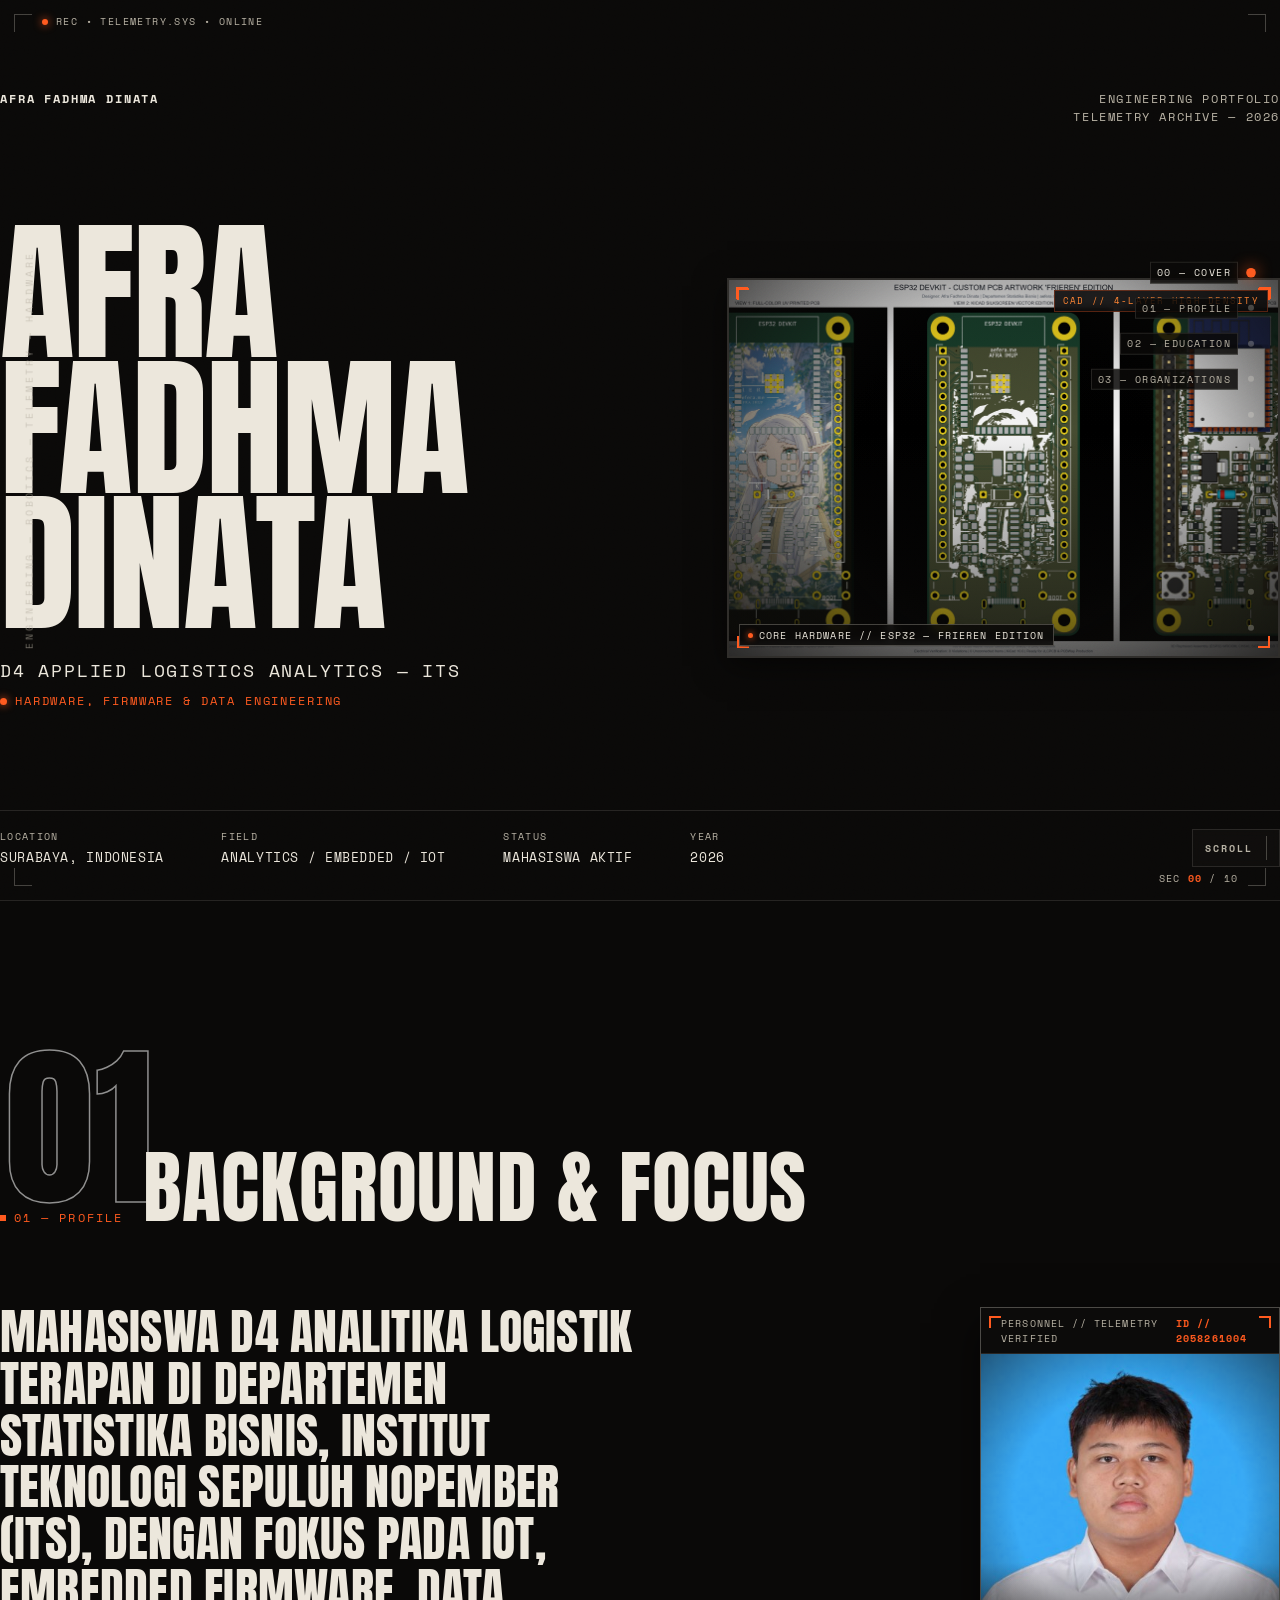
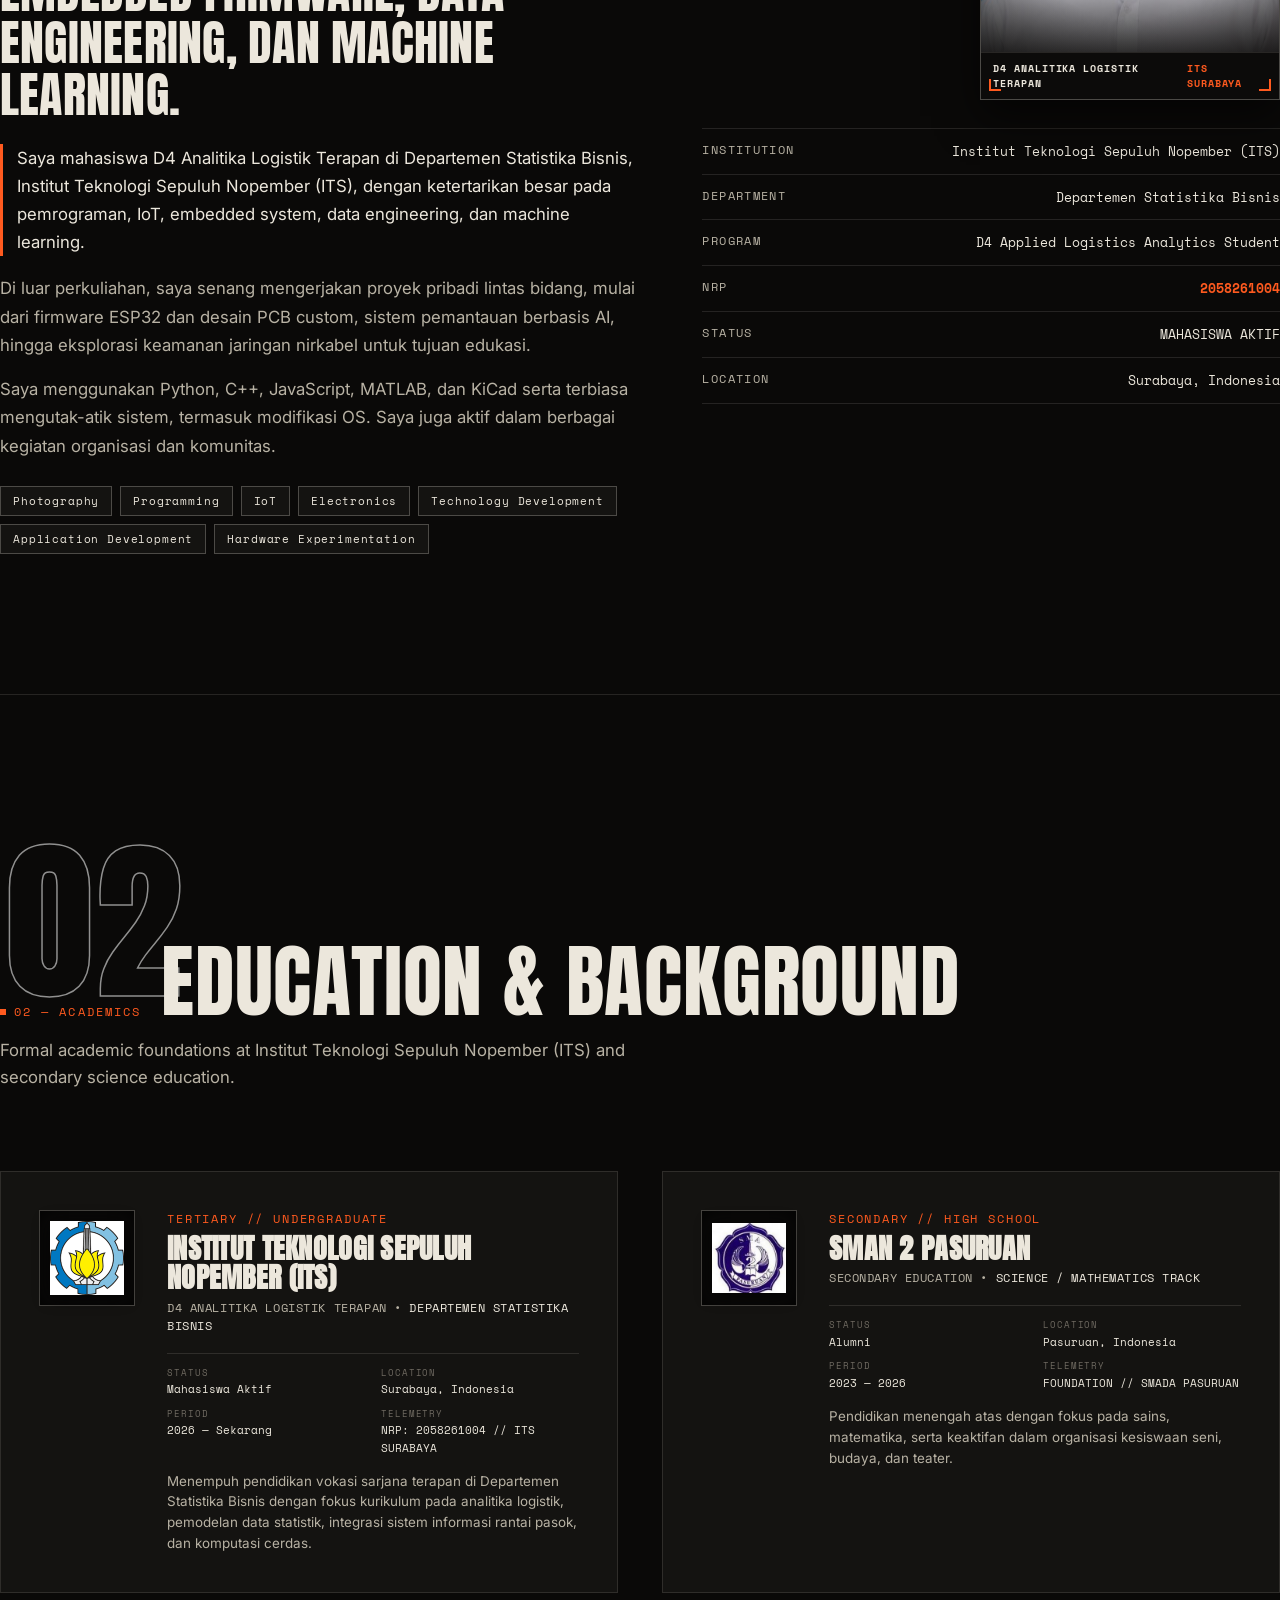
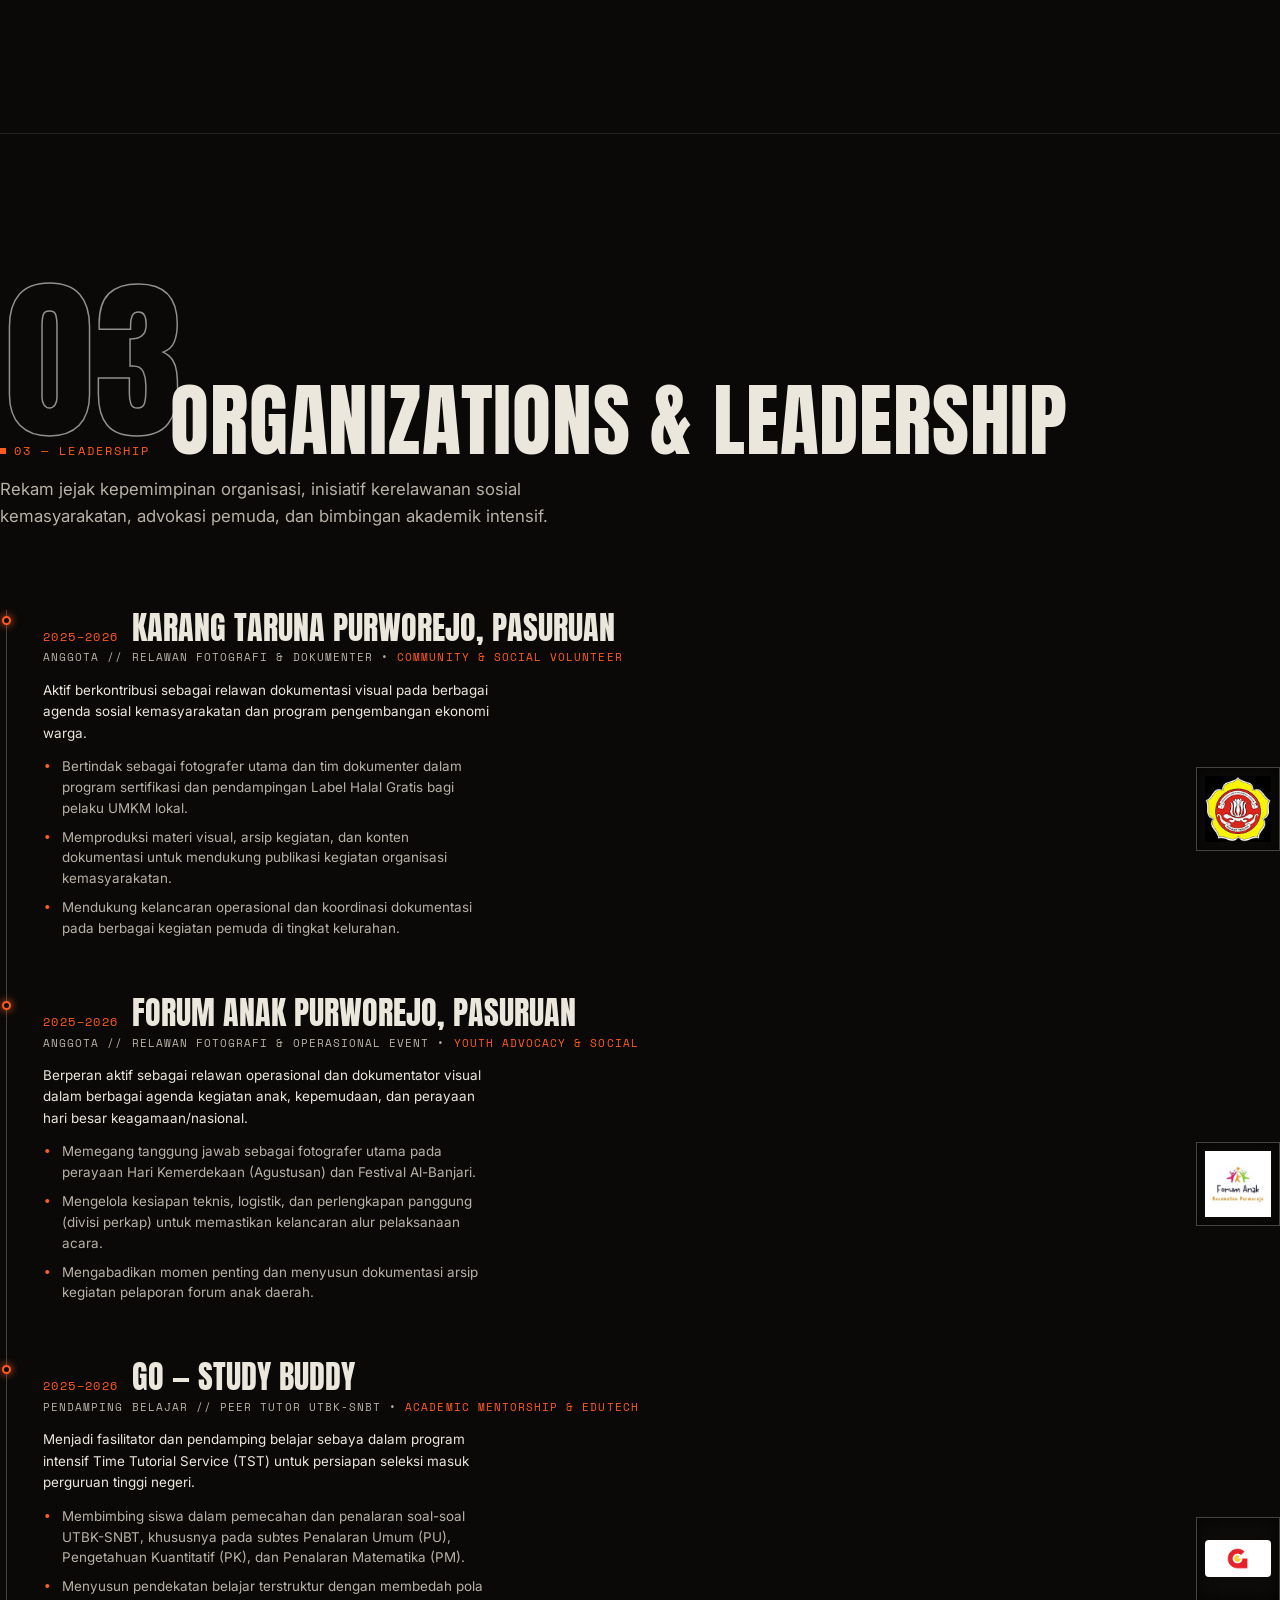
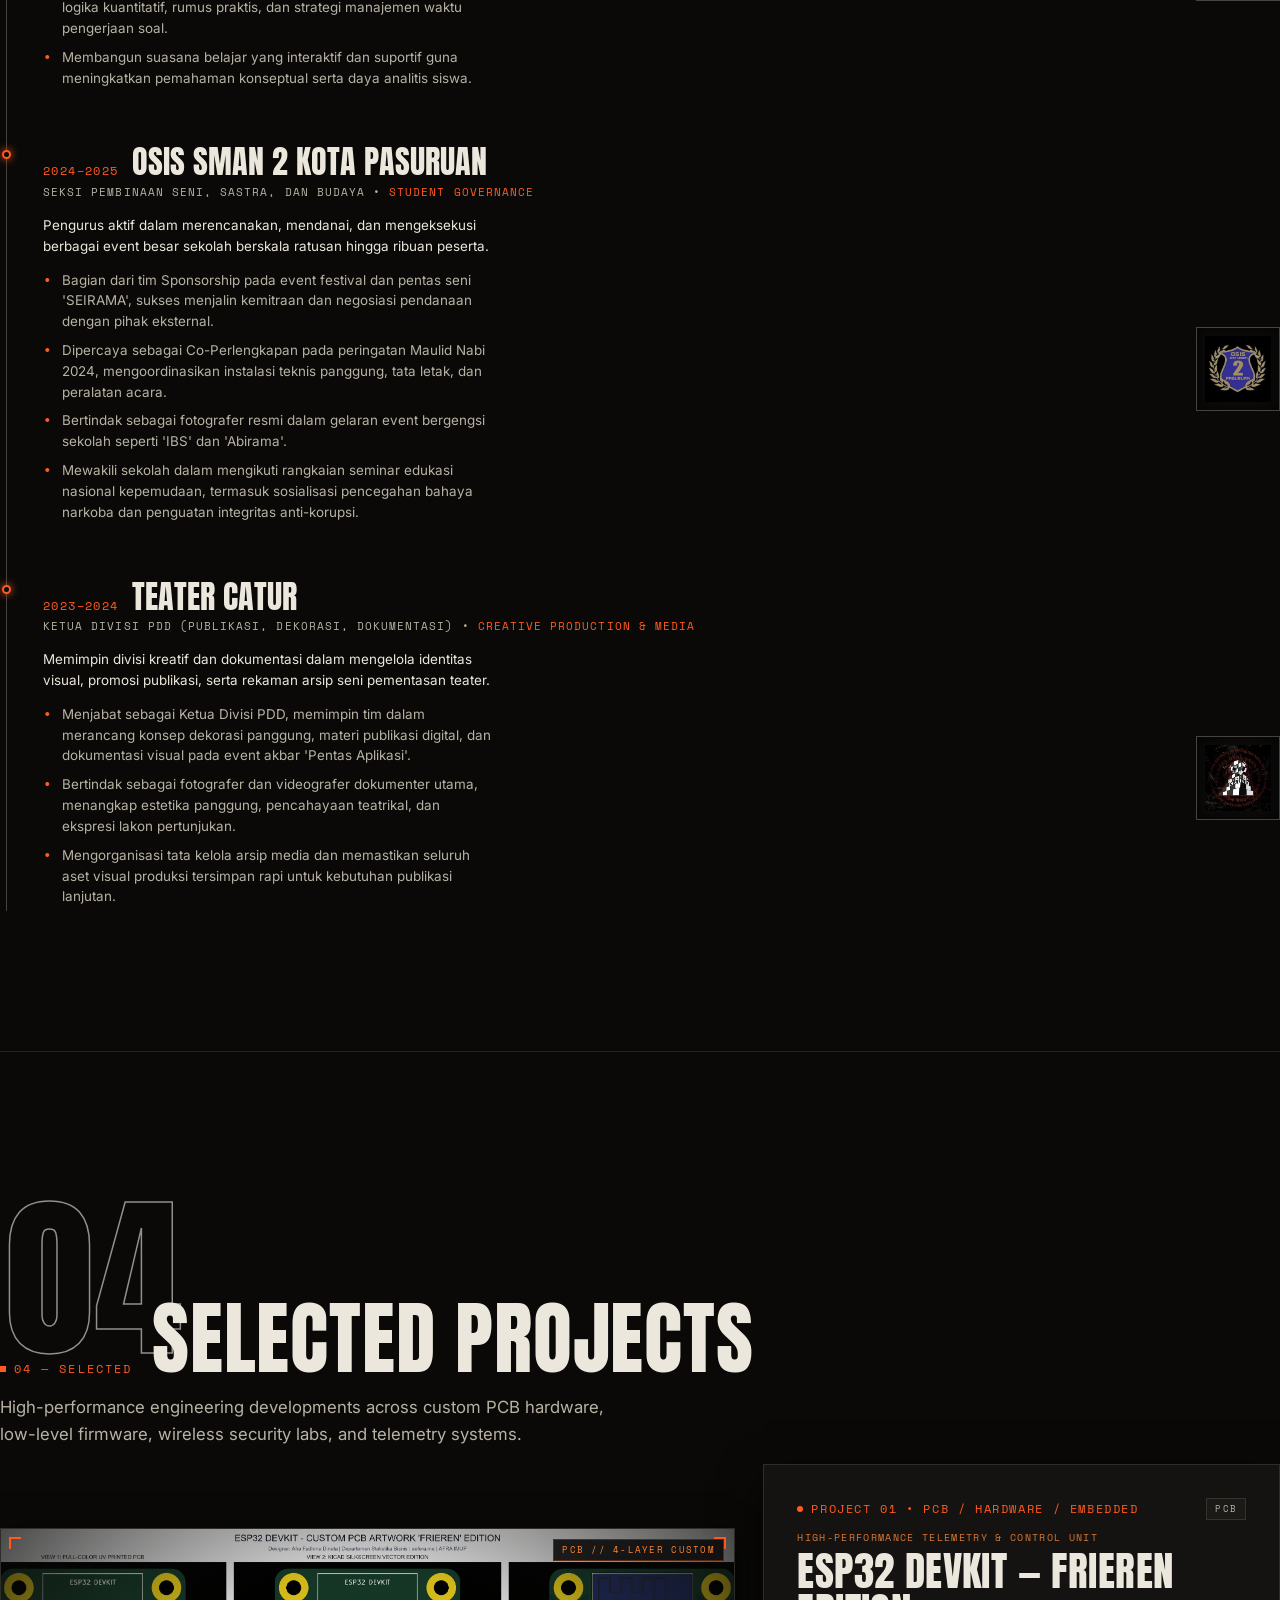
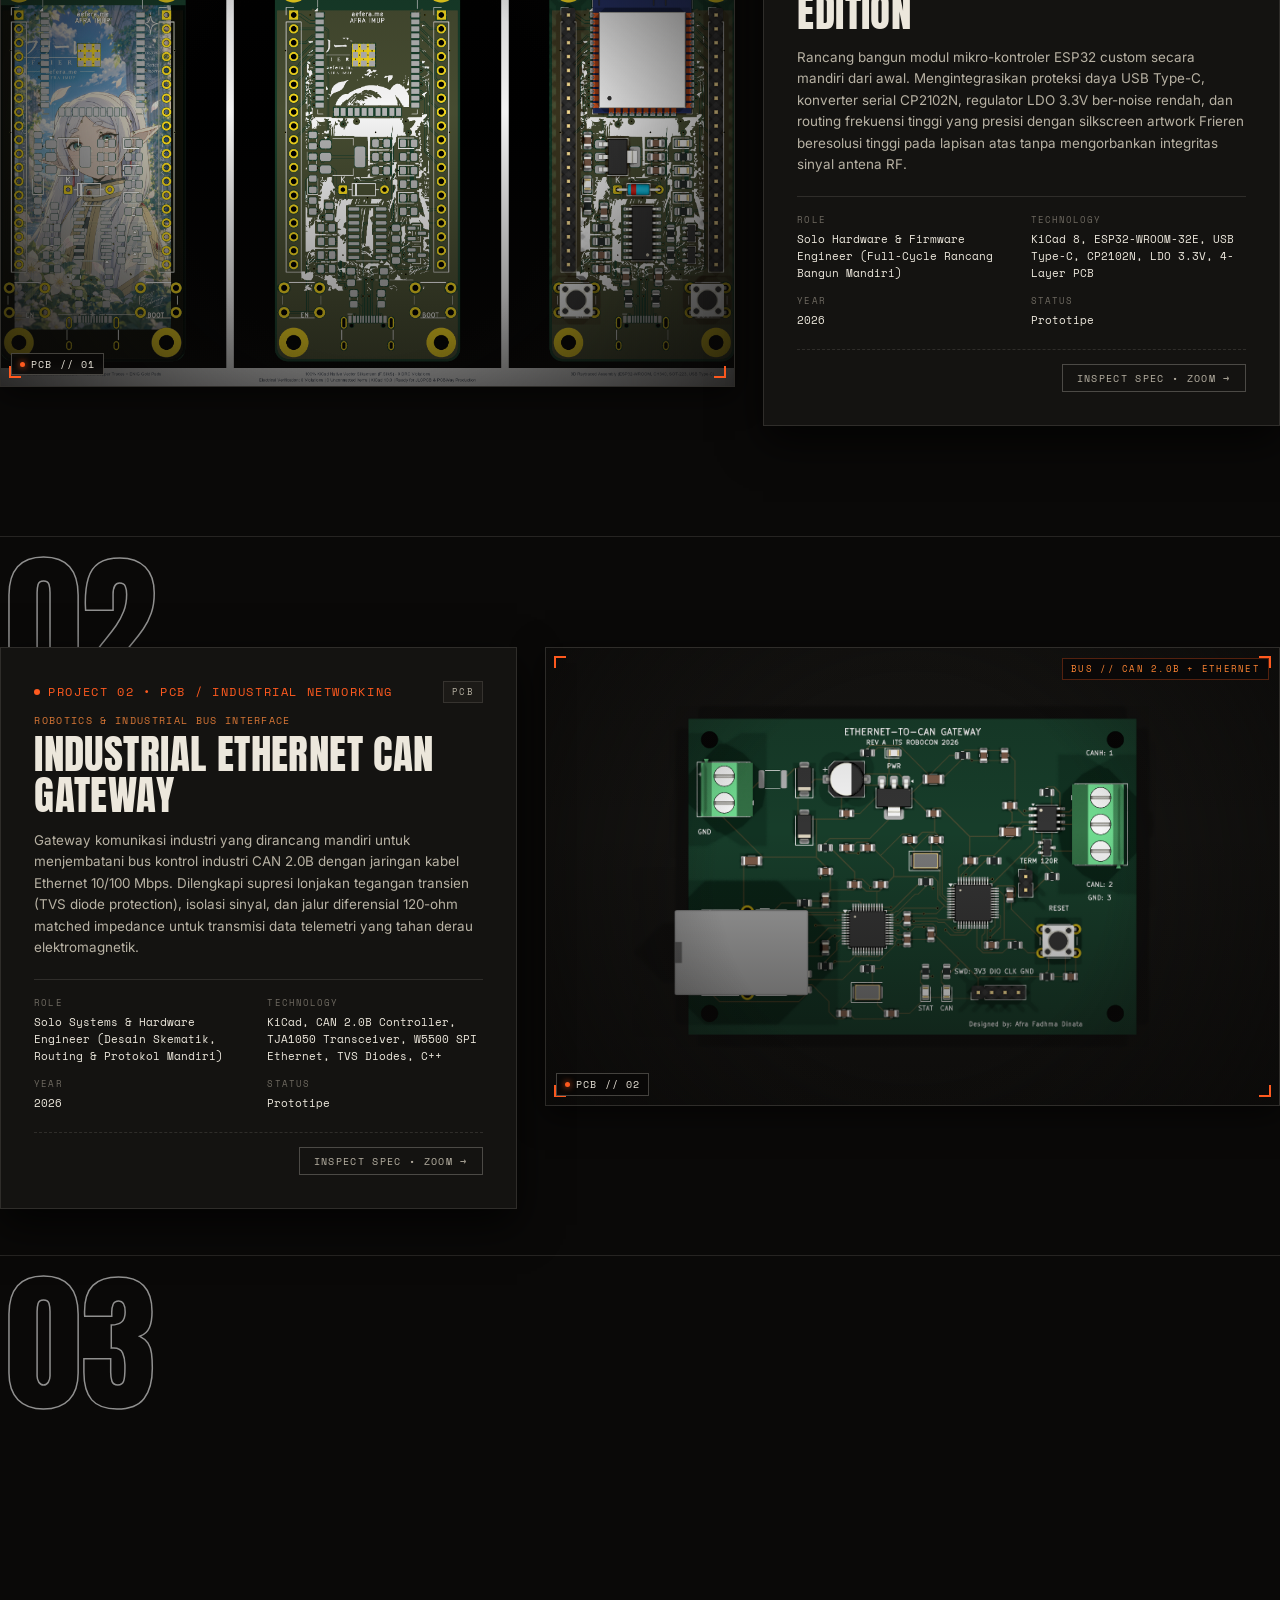
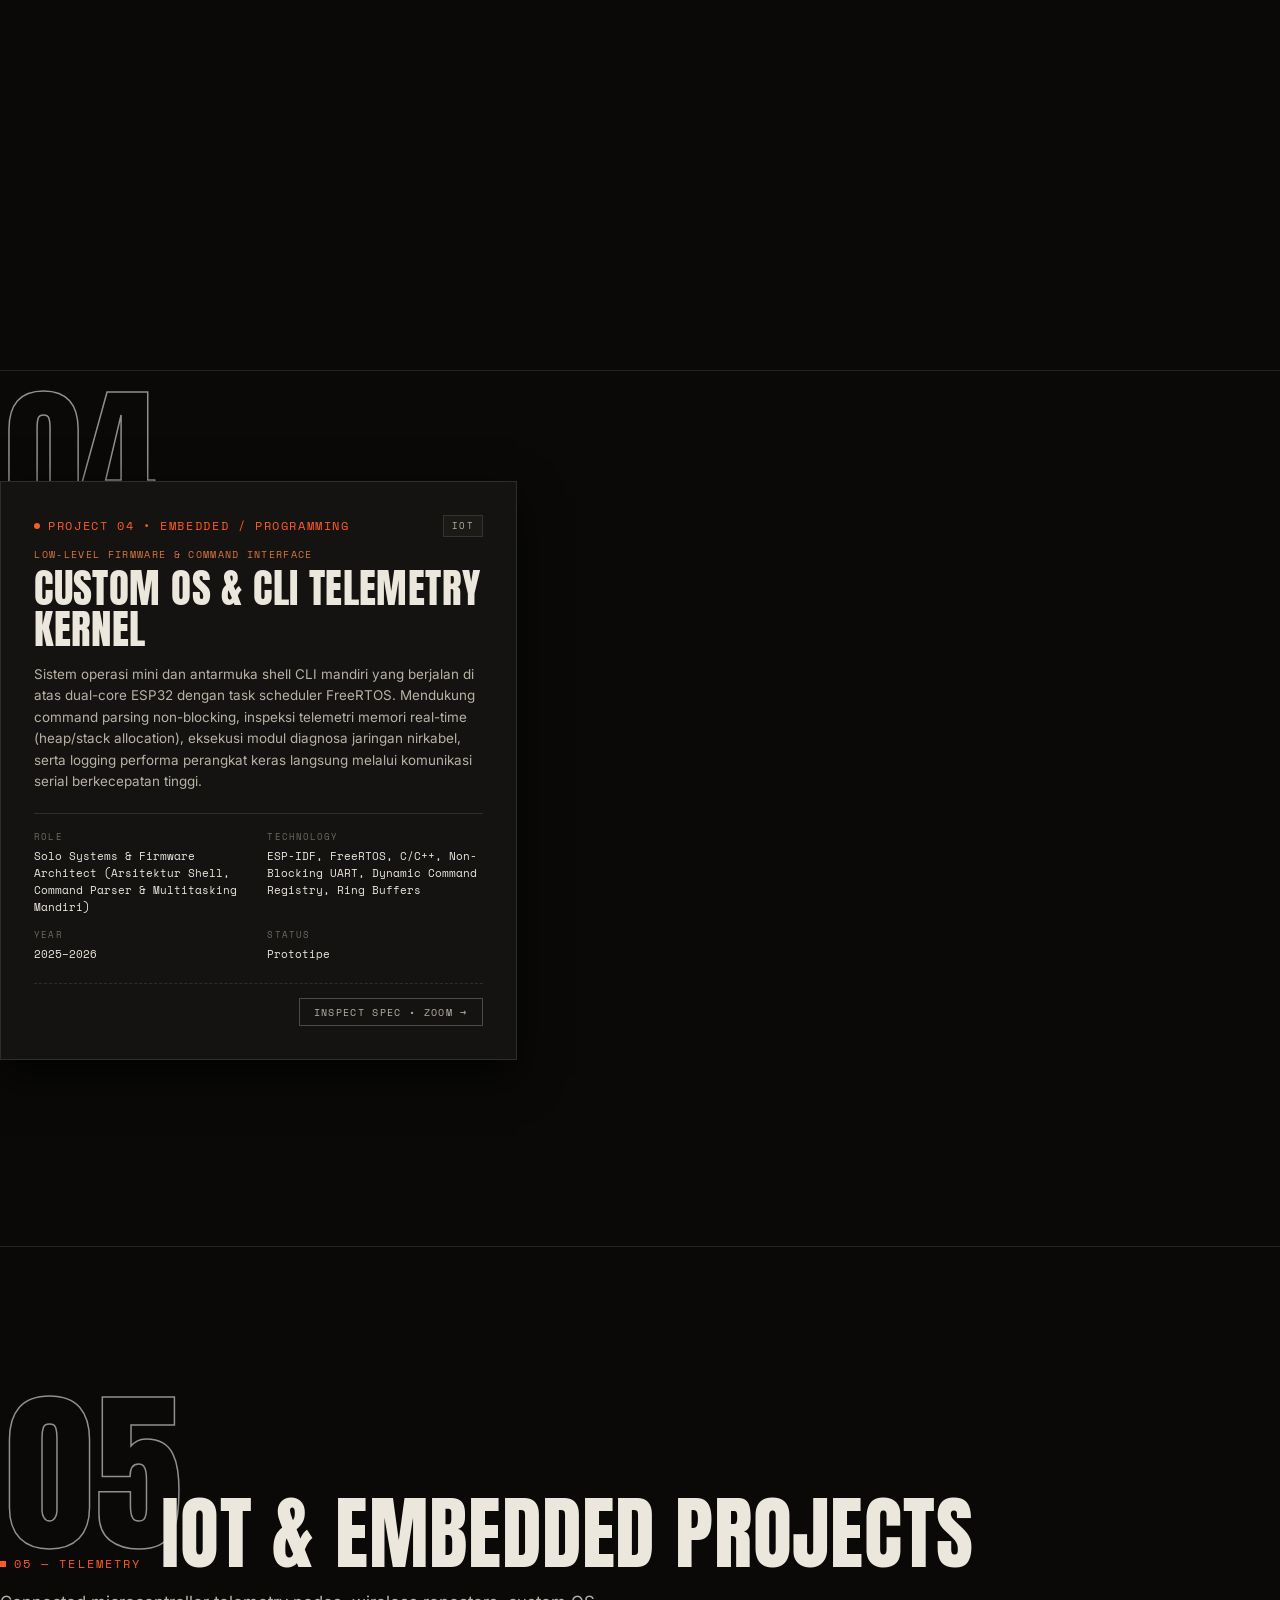
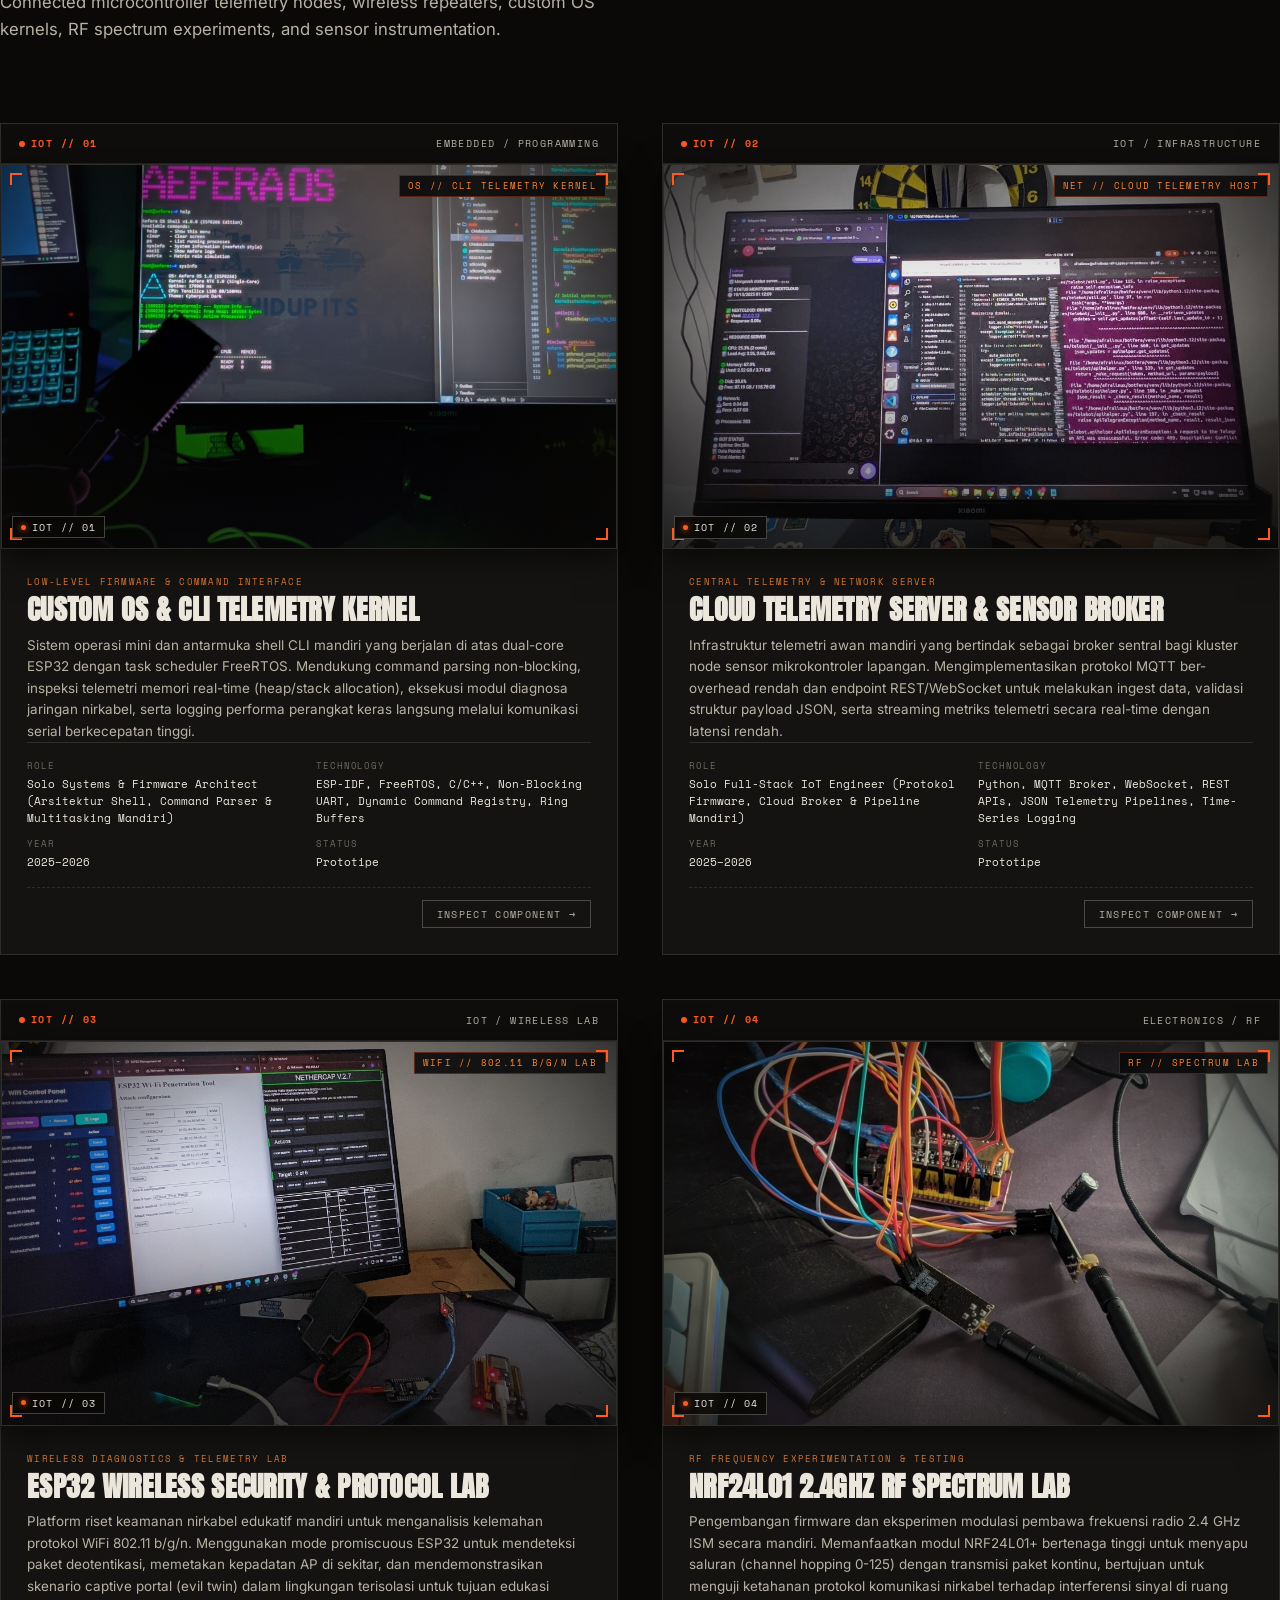
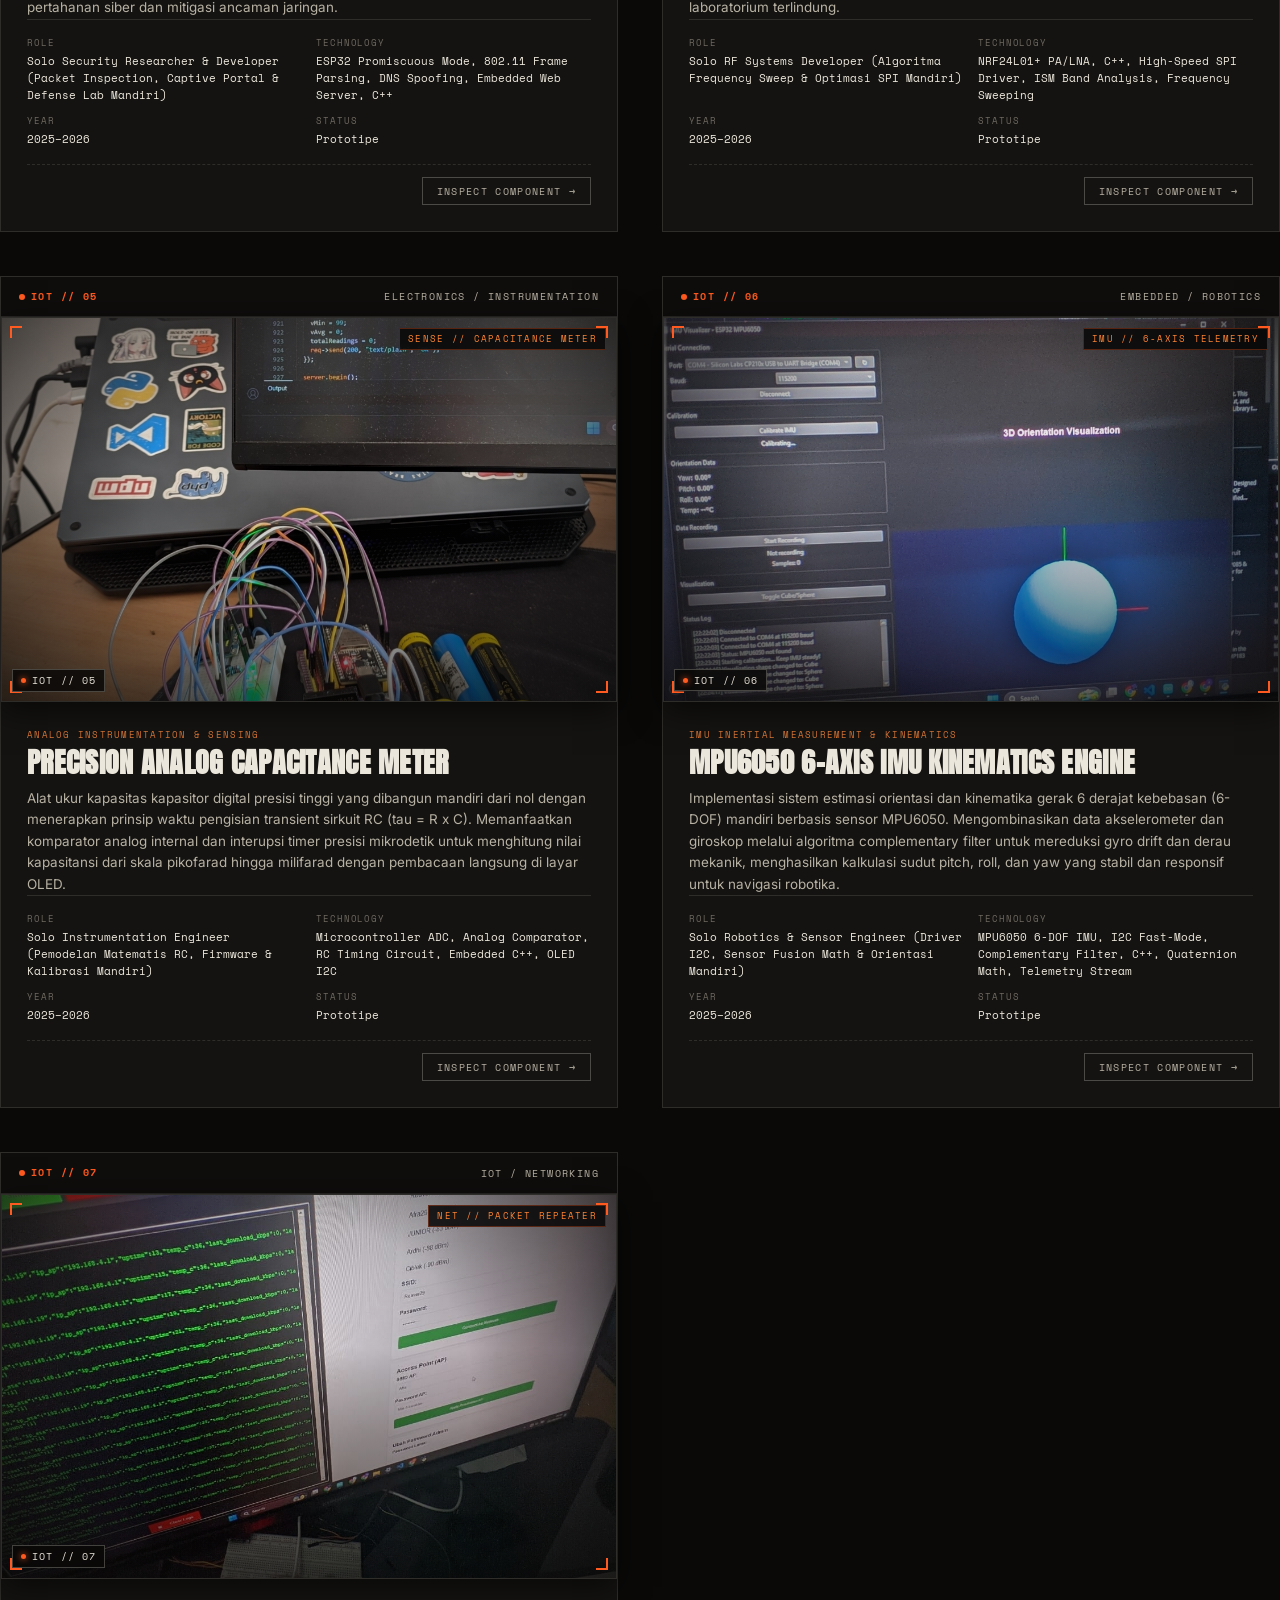
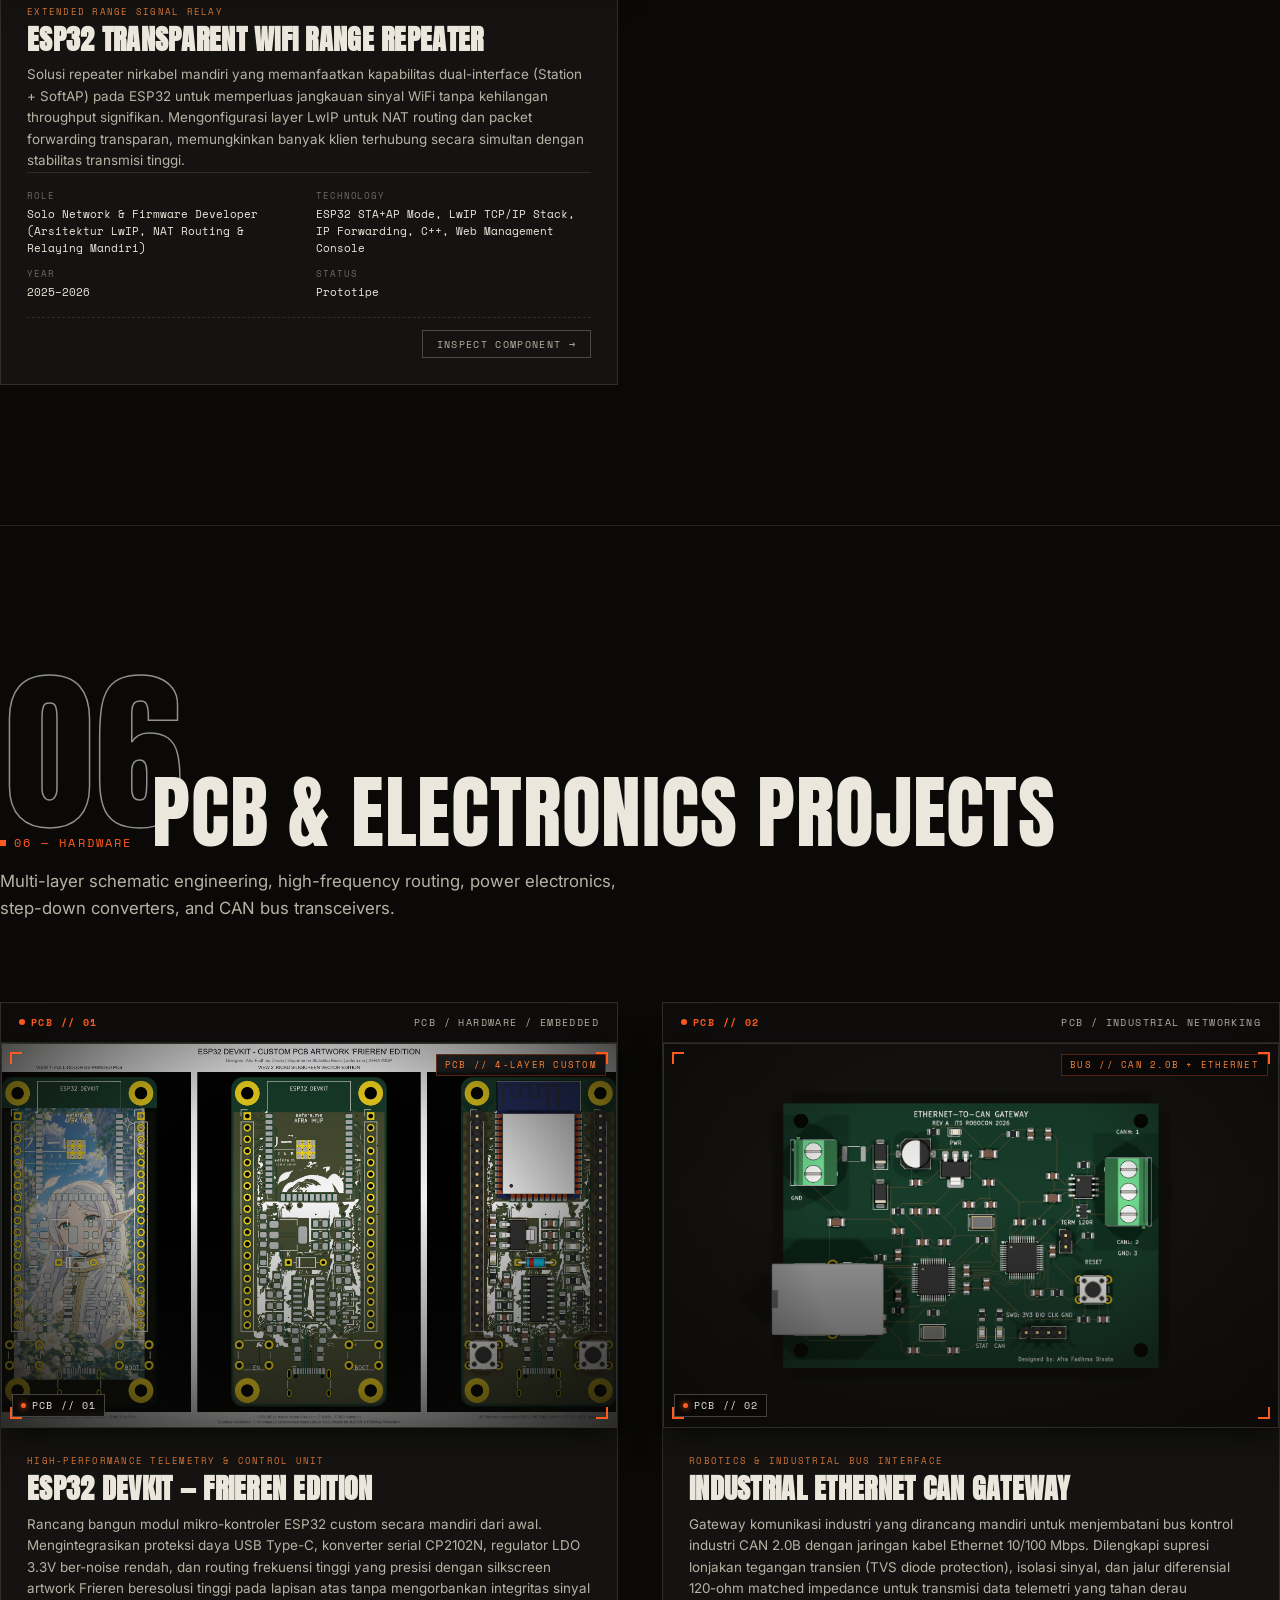
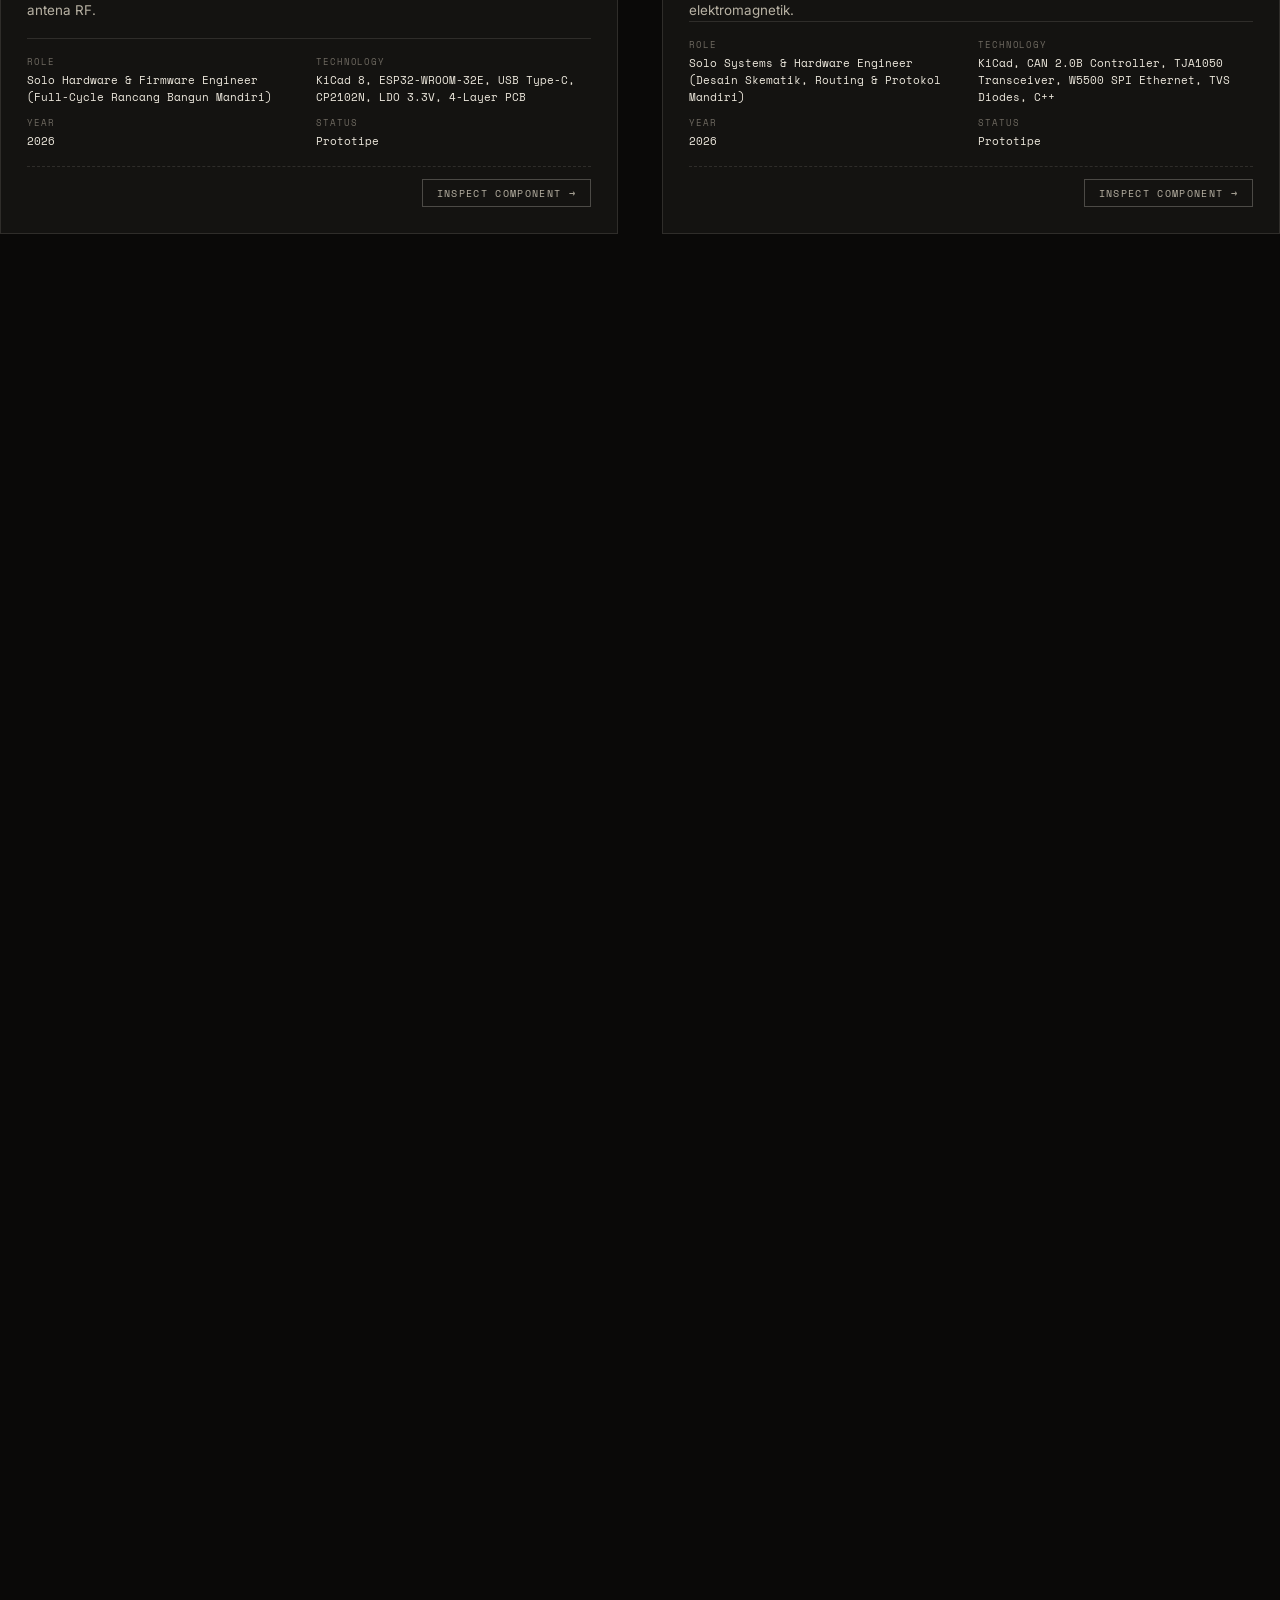
==== commit 476d2cdb: "Replace Section 09 with modern Certificates & Credentials showcase gallery and enable full lightbox " ====
--- a/Engineering Portfolio — Template.html
+++ b/Engineering Portfolio — Template.html
@@ -12,7 +12,7 @@
   <link href="https://fonts.googleapis.com/css2?family=Anton&family=Space+Mono:ital,wght@0,400;0,700;1,400&family=Inter:wght@400;500;600;700;800&display=swap" rel="stylesheet" />
 
   <!-- Stylesheet -->
-  <link rel="stylesheet" href="css/style.css?v=8" />
+  <link rel="stylesheet" href="css/style.css?v=9" />
 </head>
 <body>
 
@@ -223,19 +223,17 @@
       <div class="spec-sheet" id="skillsSheet"></div>
     </section>
 
-    <!-- 09 — ACHIEVEMENTS & DEV LOG -->
+    <!-- 09 — CERTIFICATES SHOWCASE -->
     <section id="achievements" class="section container">
       <div class="section-head">
         <span class="section-num" aria-hidden="true">09</span>
         <div class="section-title-row reveal">
-          <span class="section-tag">09 — TELEMETRY</span>
-          <h2 class="section-title">Achievements&nbsp;&amp;&nbsp;Dev&nbsp;Log</h2>
-        </div>
-        <p class="section-intro reveal" id="achievementsIntro" style="--rd:.1s"></p>
-      </div>
-
-      <div class="stat-grid" id="achievementsGrid"></div>
-      <div class="log-grid reveal" id="logGrid"></div>
+          <span class="section-tag">09 — CERTIFICATIONS</span>
+          <h2 class="section-title">Certificates&nbsp;&amp;&nbsp;Credentials</h2>
+        </div>
+      </div>
+
+      <div class="cert-gallery" id="certificatesGallery"></div>
     </section>
 
     <!-- 10 — CONTACT -->
@@ -276,7 +274,7 @@
   </div>
 
   <!-- Scripts -->
-  <script src="js/data.js?v=8"></script>
-  <script src="js/main.js?v=8"></script>
+  <script src="js/data.js?v=9"></script>
+  <script src="js/main.js?v=9"></script>
 </body>
 </html>
--- a/css/style.css
+++ b/css/style.css
@@ -1387,38 +1387,170 @@
 }
 
 /* ==========================================================================
-   13 — ACHIEVEMENTS & DEV LOG
+   13 — CERTIFICATES SHOWCASE (SECTION 09)
    ========================================================================== */
-.stat-grid {
-  position: relative; z-index: 1; display: grid; grid-template-columns: repeat(3, 1fr);
-  border-top: 1px solid var(--line); border-left: 1px solid var(--line);
-}
-.stat-tile {
-  border-right: 1px solid var(--line); border-bottom: 1px solid var(--line);
-  padding: clamp(22px, 2.6vw, 32px); position: relative; min-height: 220px;
-  display: flex; flex-direction: column; justify-content: space-between;
-}
-.stat-tile .st-year { font-family: var(--font-mono); font-size: clamp(2.4rem, 5vw, 3.4rem); color: var(--paper); line-height: 1; }
-.stat-tile .st-title { font-family: var(--font-display); font-weight: 400; text-transform: uppercase; font-size: clamp(1.1rem, 1.8vw, 1.45rem); margin-top: 14px; line-height: 1.08; }
-.stat-tile .st-meta { margin-top: auto; padding-top: 14px; }
-.stat-tile .st-event { font-family: var(--font-mono); font-size: 10px; color: var(--paper-dim); letter-spacing: 0.05em; }
-.stat-tile .st-result { font-family: var(--font-mono); font-size: 10px; color: var(--accent); letter-spacing: 0.08em; margin-top: 4px; font-weight: 700; }
-@media (max-width: 900px) { .stat-grid { grid-template-columns: repeat(2, 1fr); } }
-@media (max-width: 560px) { .stat-grid { grid-template-columns: 1fr; } }
-
-.log-grid {
-  position: relative; z-index: 1; display: grid; grid-template-columns: 1fr 1fr;
-  gap: 1px; background: var(--line); border: 1px solid var(--line); margin-top: 48px;
-}
-.log-cell { background: var(--ink); padding: clamp(24px, 3vw, 40px); min-height: 180px; display: flex; flex-direction: column; gap: 14px; }
-.log-head { display: flex; align-items: center; gap: 9px; }
-.log-dot { width: 7px; height: 7px; border-radius: 50%; background: var(--accent); animation: pulseDot 2.4s infinite ease-in-out; }
-@keyframes pulseDot { 0%,100% { box-shadow: 0 0 0 0 rgba(255,90,31,0.4); } 50% { box-shadow: 0 0 0 7px rgba(255,90,31,0); } }
-.log-label { font-family: var(--font-mono); font-size: var(--fs-label); letter-spacing: 0.14em; color: var(--paper-dim); }
-.log-text { font-family: var(--font-body); font-size: 1rem; line-height: 1.5; color: var(--paper); }
-.log-text::after { content: '_'; color: var(--accent); animation: blinkCursor 1.1s steps(1) infinite; }
-@keyframes blinkCursor { 50% { opacity: 0; } }
-@media (max-width: 700px) { .log-grid { grid-template-columns: 1fr; } }
+.cert-gallery {
+  column-count: 3;
+  column-gap: 24px;
+  position: relative;
+  z-index: 1;
+}
+
+.cert-card {
+  break-inside: avoid;
+  margin-bottom: 24px;
+  display: block;
+}
+
+.cert-frame {
+  position: relative;
+  width: 100%;
+  background: var(--charcoal);
+  border: 1px solid var(--line-strong);
+  box-shadow: 0 10px 30px rgba(0, 0, 0, 0.65);
+  cursor: pointer;
+  overflow: hidden;
+  transition: border-color .35s ease, box-shadow .35s ease, transform .25s ease-out;
+}
+
+.cert-frame:hover {
+  border-color: var(--accent);
+  box-shadow: 0 16px 45px rgba(0, 0, 0, 0.85), 0 0 24px rgba(255, 90, 31, 0.22);
+  transform: translateY(-3px);
+}
+
+.cert-header {
+  display: flex;
+  justify-content: space-between;
+  align-items: center;
+  padding: 8px 12px;
+  background: rgba(14, 13, 11, 0.95);
+  backdrop-filter: blur(4px);
+  border-bottom: 1px solid var(--line);
+  font-family: var(--font-mono);
+  font-size: 9.5px;
+  letter-spacing: 0.12em;
+  color: var(--paper-dim);
+}
+
+.cert-header-left {
+  display: flex;
+  align-items: center;
+  gap: 8px;
+}
+
+.cert-num {
+  font-weight: 700;
+  color: var(--paper);
+}
+
+.cert-header-right {
+  display: flex;
+  align-items: center;
+  gap: 8px;
+}
+
+.cert-tag {
+  color: var(--accent);
+  font-weight: 700;
+  letter-spacing: 0.1em;
+}
+
+.cert-pdf-badge {
+  display: inline-flex;
+  align-items: center;
+  padding: 2px 7px;
+  font-size: 9px;
+  font-family: var(--font-mono);
+  letter-spacing: 0.08em;
+  color: var(--paper);
+  background: rgba(255, 90, 31, 0.12);
+  border: 1px solid var(--accent);
+  border-radius: 2px;
+  text-decoration: none;
+  transition: all .2s ease;
+  z-index: 5;
+}
+
+.cert-pdf-badge:hover {
+  background: var(--accent);
+  color: var(--ink);
+  box-shadow: 0 0 10px var(--accent-glow);
+}
+
+.cert-image-wrap {
+  position: relative;
+  width: 100%;
+  background: #080706;
+  overflow: hidden;
+}
+
+.cert-image-wrap img {
+  width: 100%;
+  height: auto;
+  display: block;
+  filter: contrast(1.03) brightness(0.98);
+  transition: transform .45s cubic-bezier(0.16, 1, 0.3, 1), filter .35s ease;
+}
+
+.cert-frame:hover .cert-image-wrap img {
+  transform: scale(1.025);
+  filter: contrast(1.06) brightness(1.02);
+}
+
+.cert-vignette {
+  position: absolute;
+  inset: 0;
+  pointer-events: none;
+  background: radial-gradient(circle at center, transparent 75%, rgba(10, 9, 8, 0.3) 100%);
+}
+
+.cert-hover-hint {
+  position: absolute;
+  inset: 0;
+  display: flex;
+  align-items: center;
+  justify-content: center;
+  opacity: 0;
+  pointer-events: none;
+  background: rgba(10, 9, 8, 0.4);
+  backdrop-filter: blur(2px);
+  transition: opacity .25s ease;
+}
+
+.cert-frame:hover .cert-hover-hint {
+  opacity: 1;
+}
+
+.cert-hint-btn {
+  display: inline-flex;
+  align-items: center;
+  gap: 7px;
+  padding: 6px 14px;
+  background: rgba(12, 11, 10, 0.9);
+  border: 1px solid var(--accent);
+  color: var(--paper);
+  font-family: var(--font-mono);
+  font-size: 10px;
+  font-weight: 700;
+  letter-spacing: 0.16em;
+  box-shadow: 0 4px 20px rgba(0, 0, 0, 0.6), 0 0 12px var(--accent-glow);
+  transform: translateY(4px);
+  transition: transform .25s ease;
+}
+
+.cert-frame:hover .cert-hint-btn {
+  transform: translateY(0);
+}
+
+@media (max-width: 1024px) {
+  .cert-gallery { column-count: 2; column-gap: 18px; }
+  .cert-card { margin-bottom: 18px; }
+}
+
+@media (max-width: 640px) {
+  .cert-gallery { column-count: 1; }
+}
 
 /* ==========================================================================
    14 — CONTACT
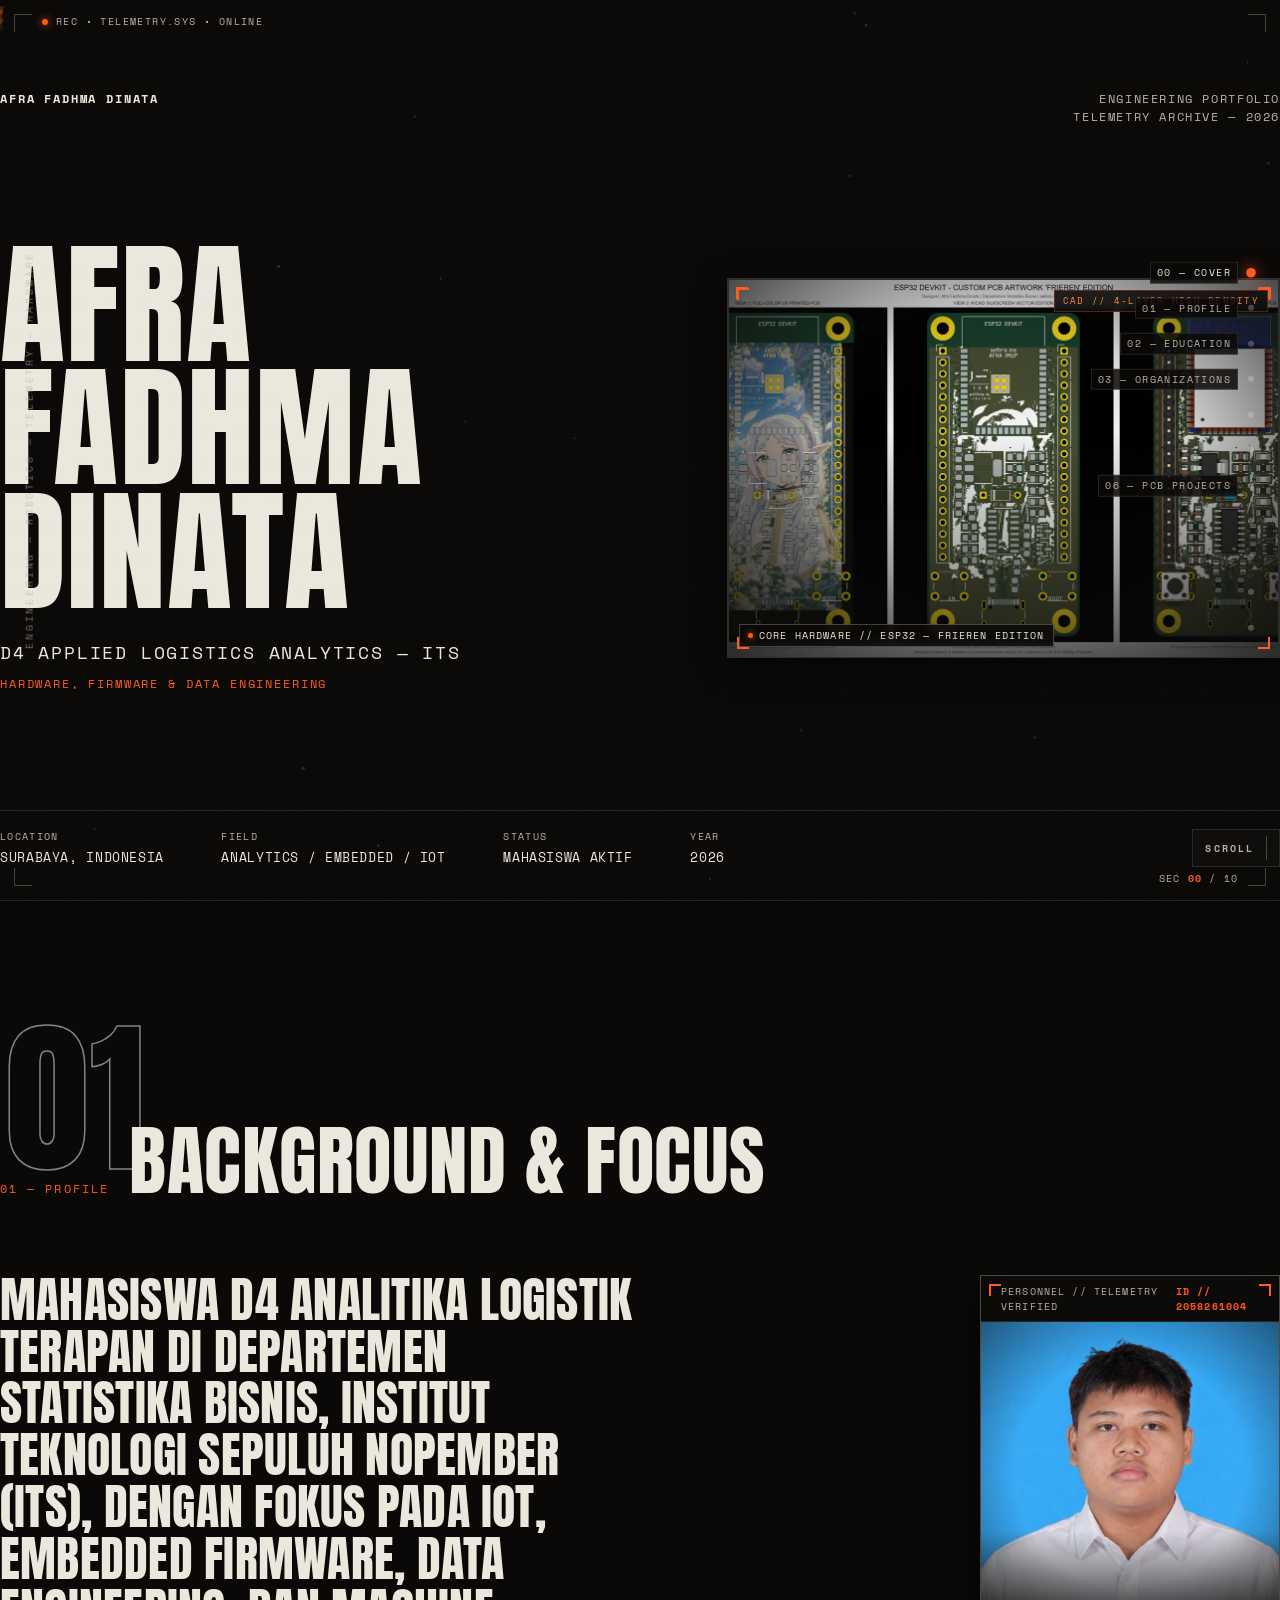
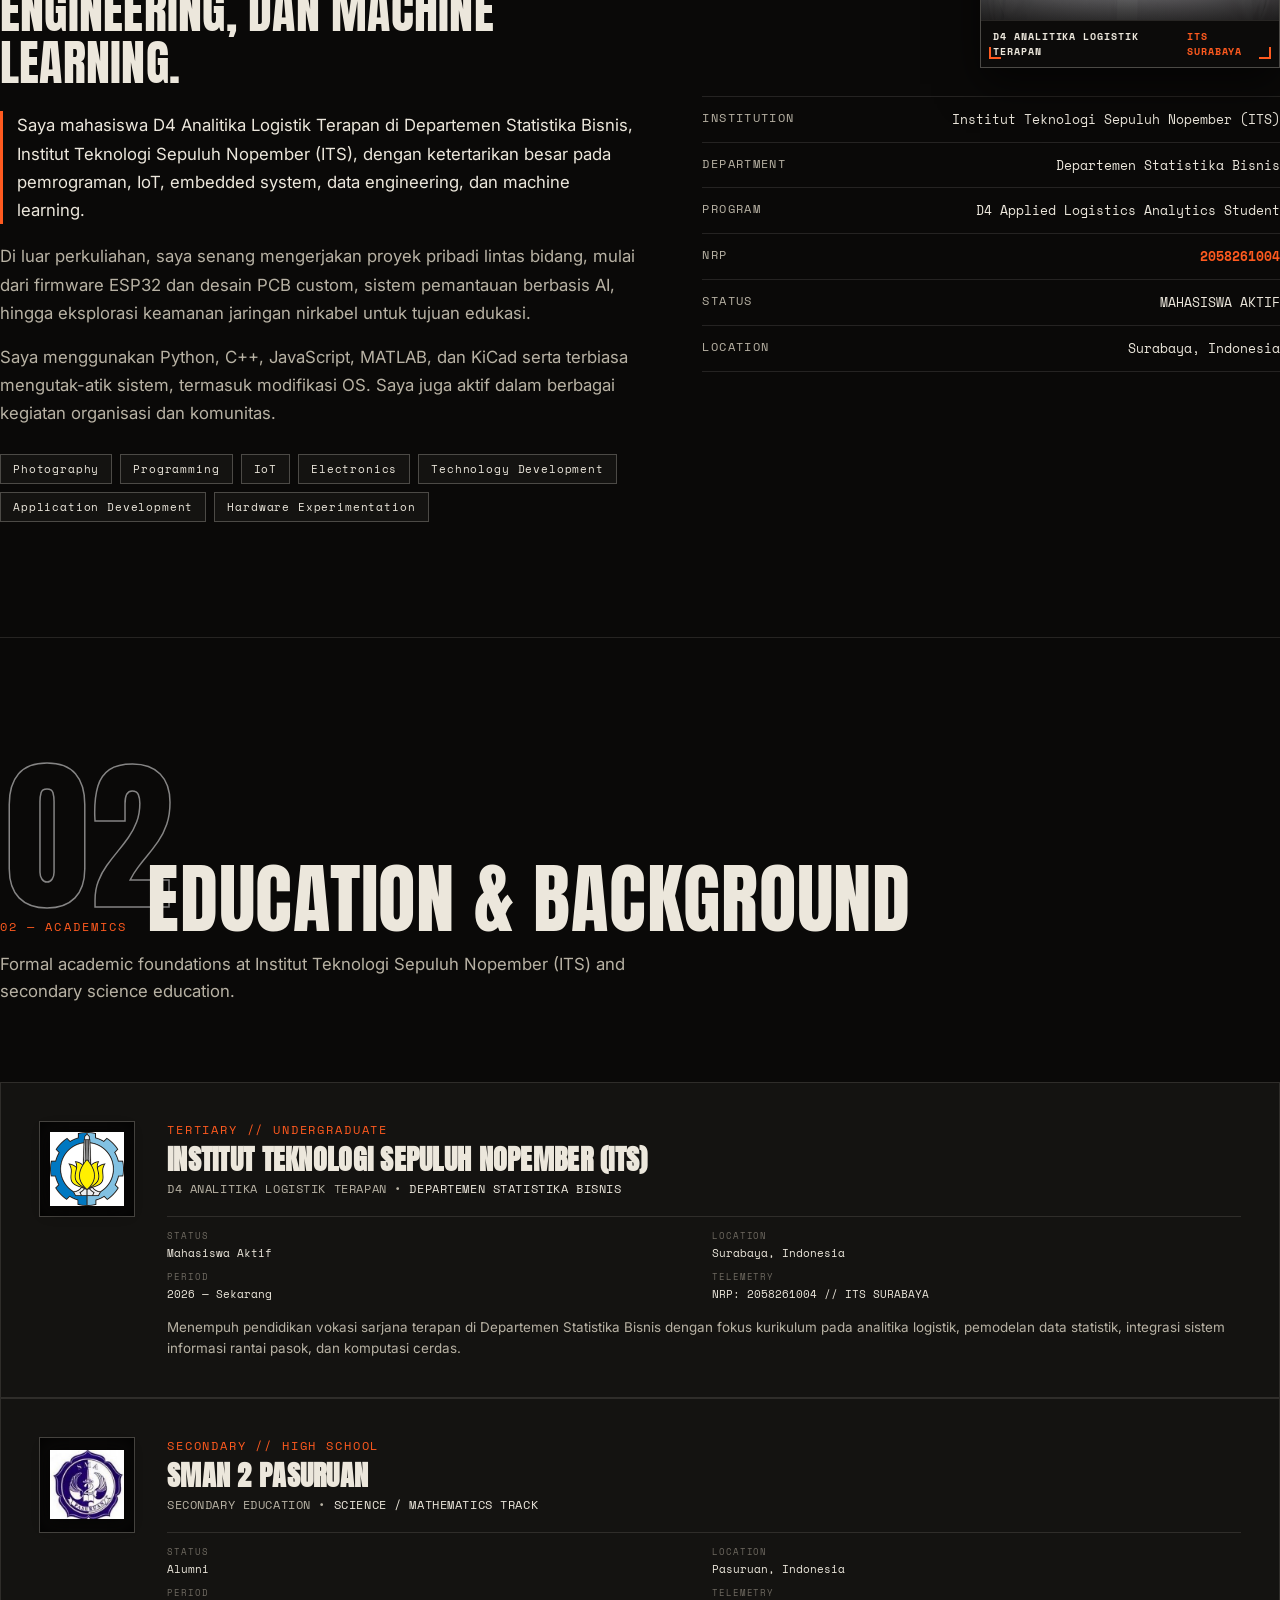
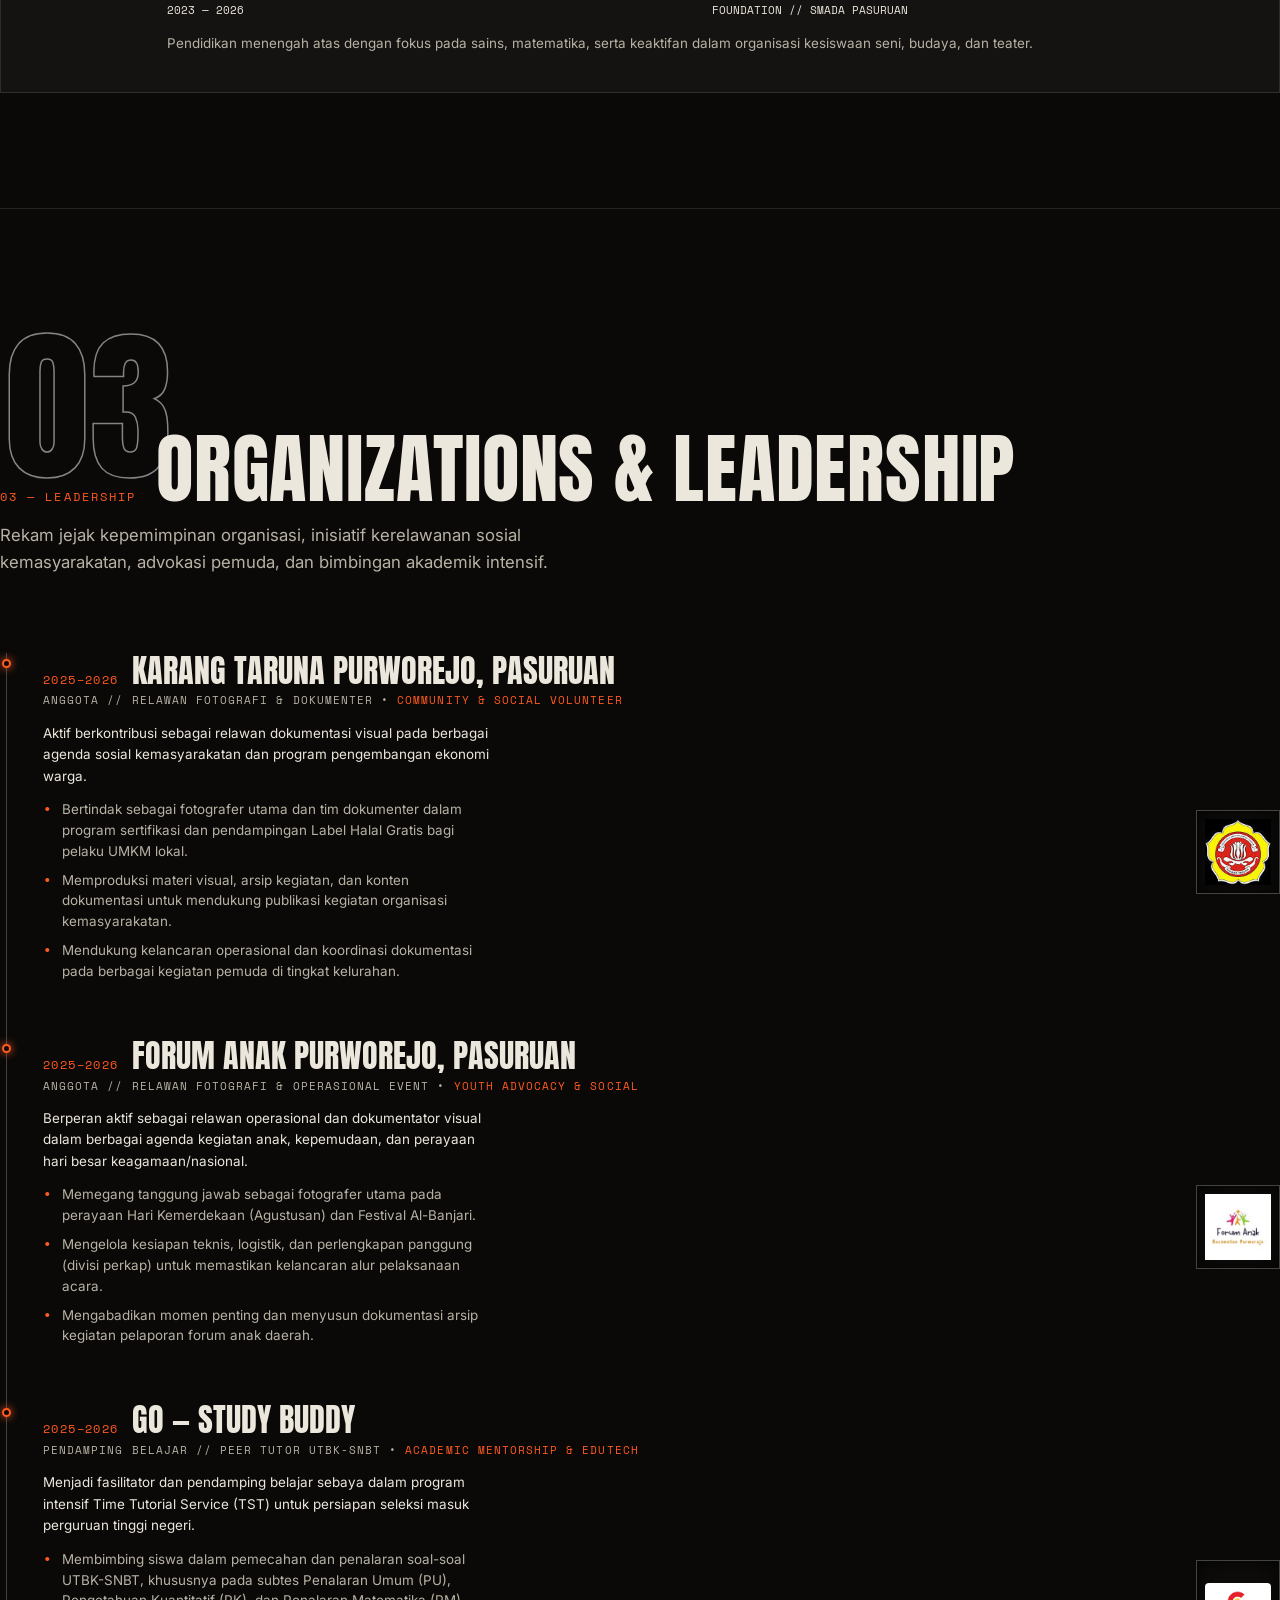
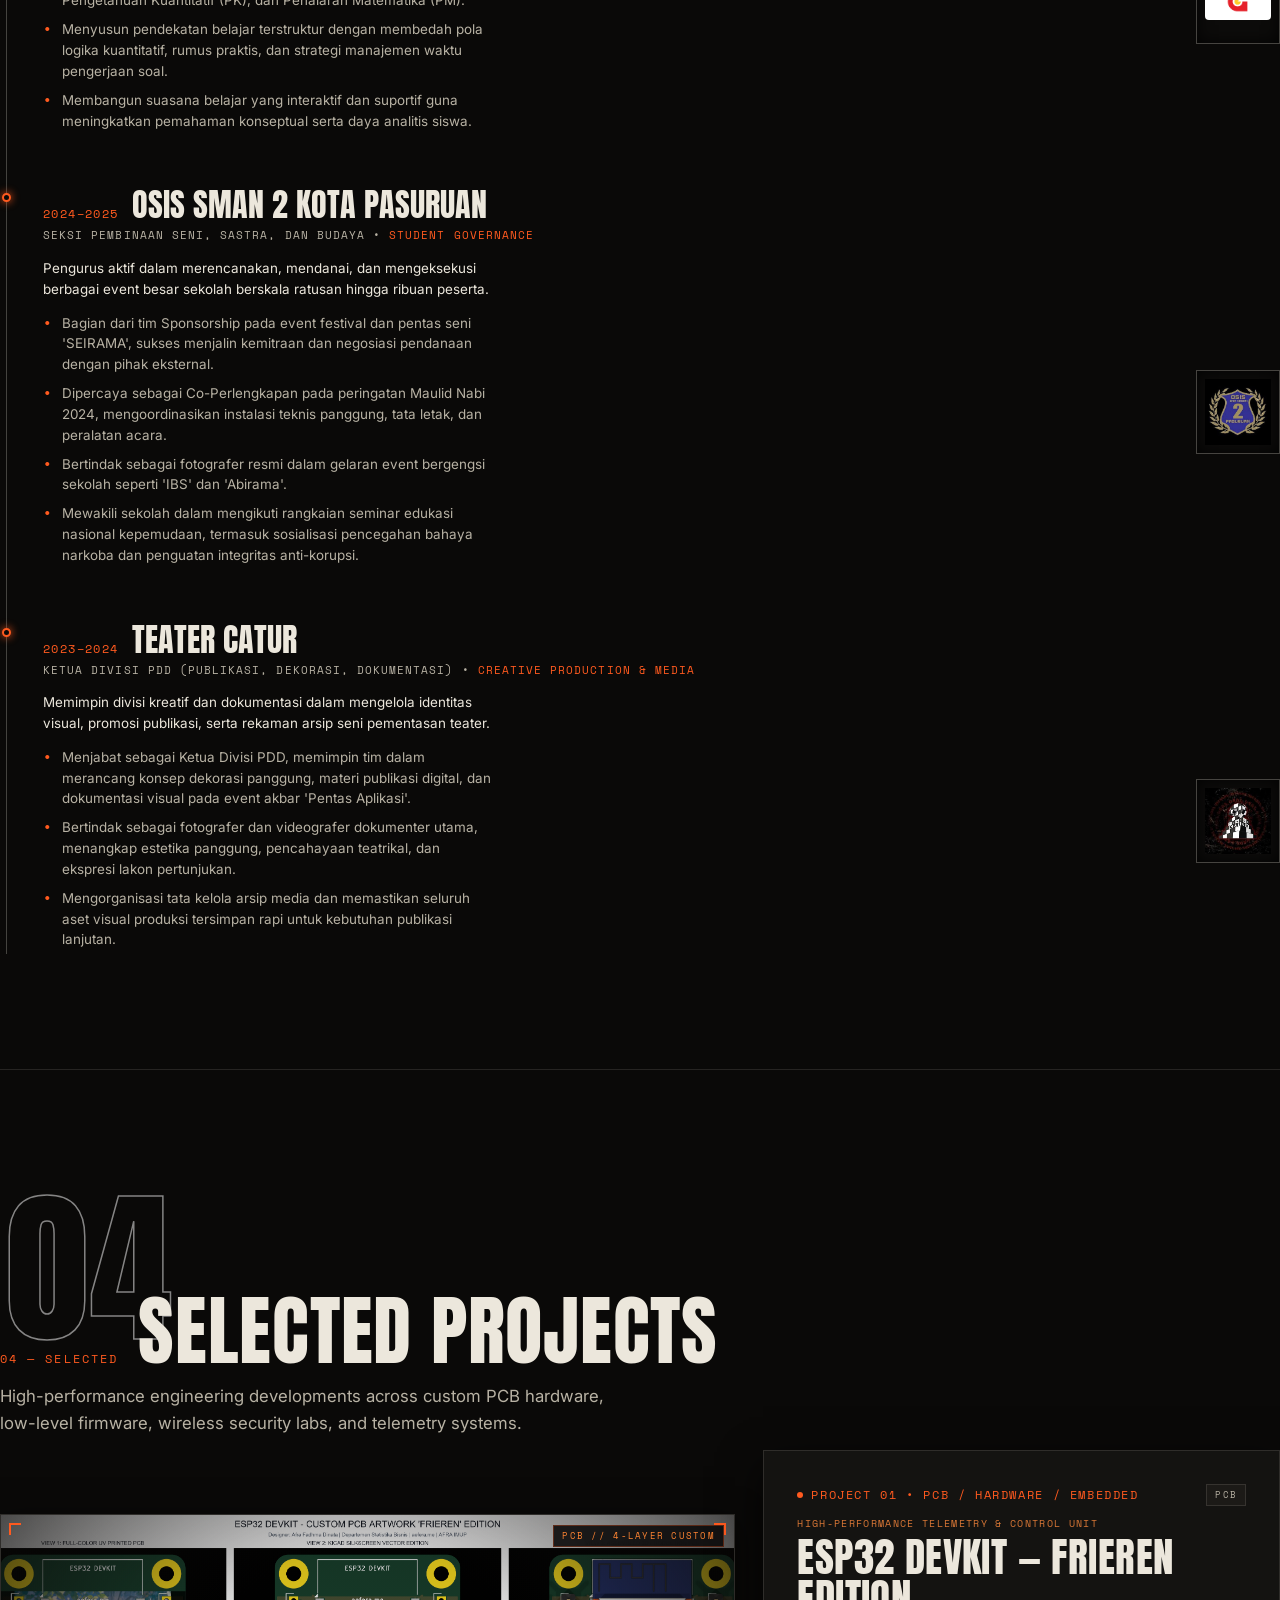
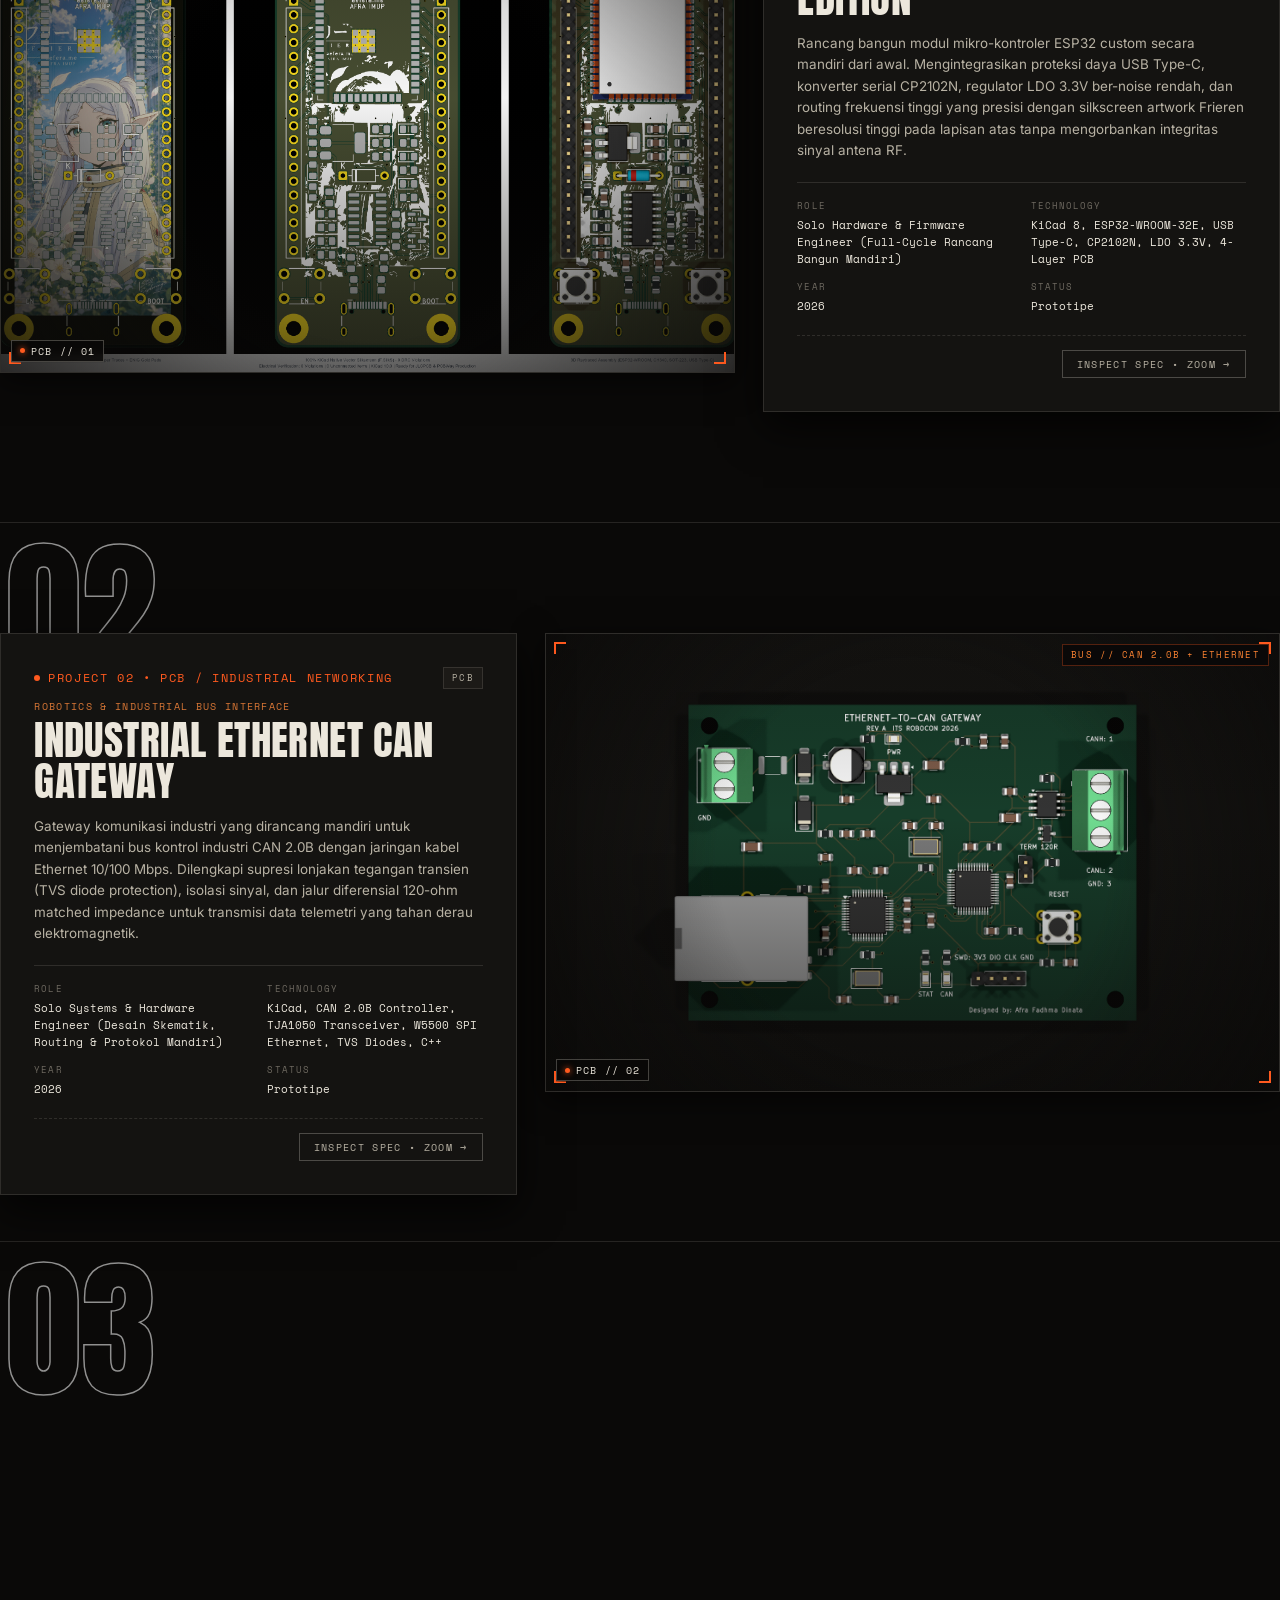
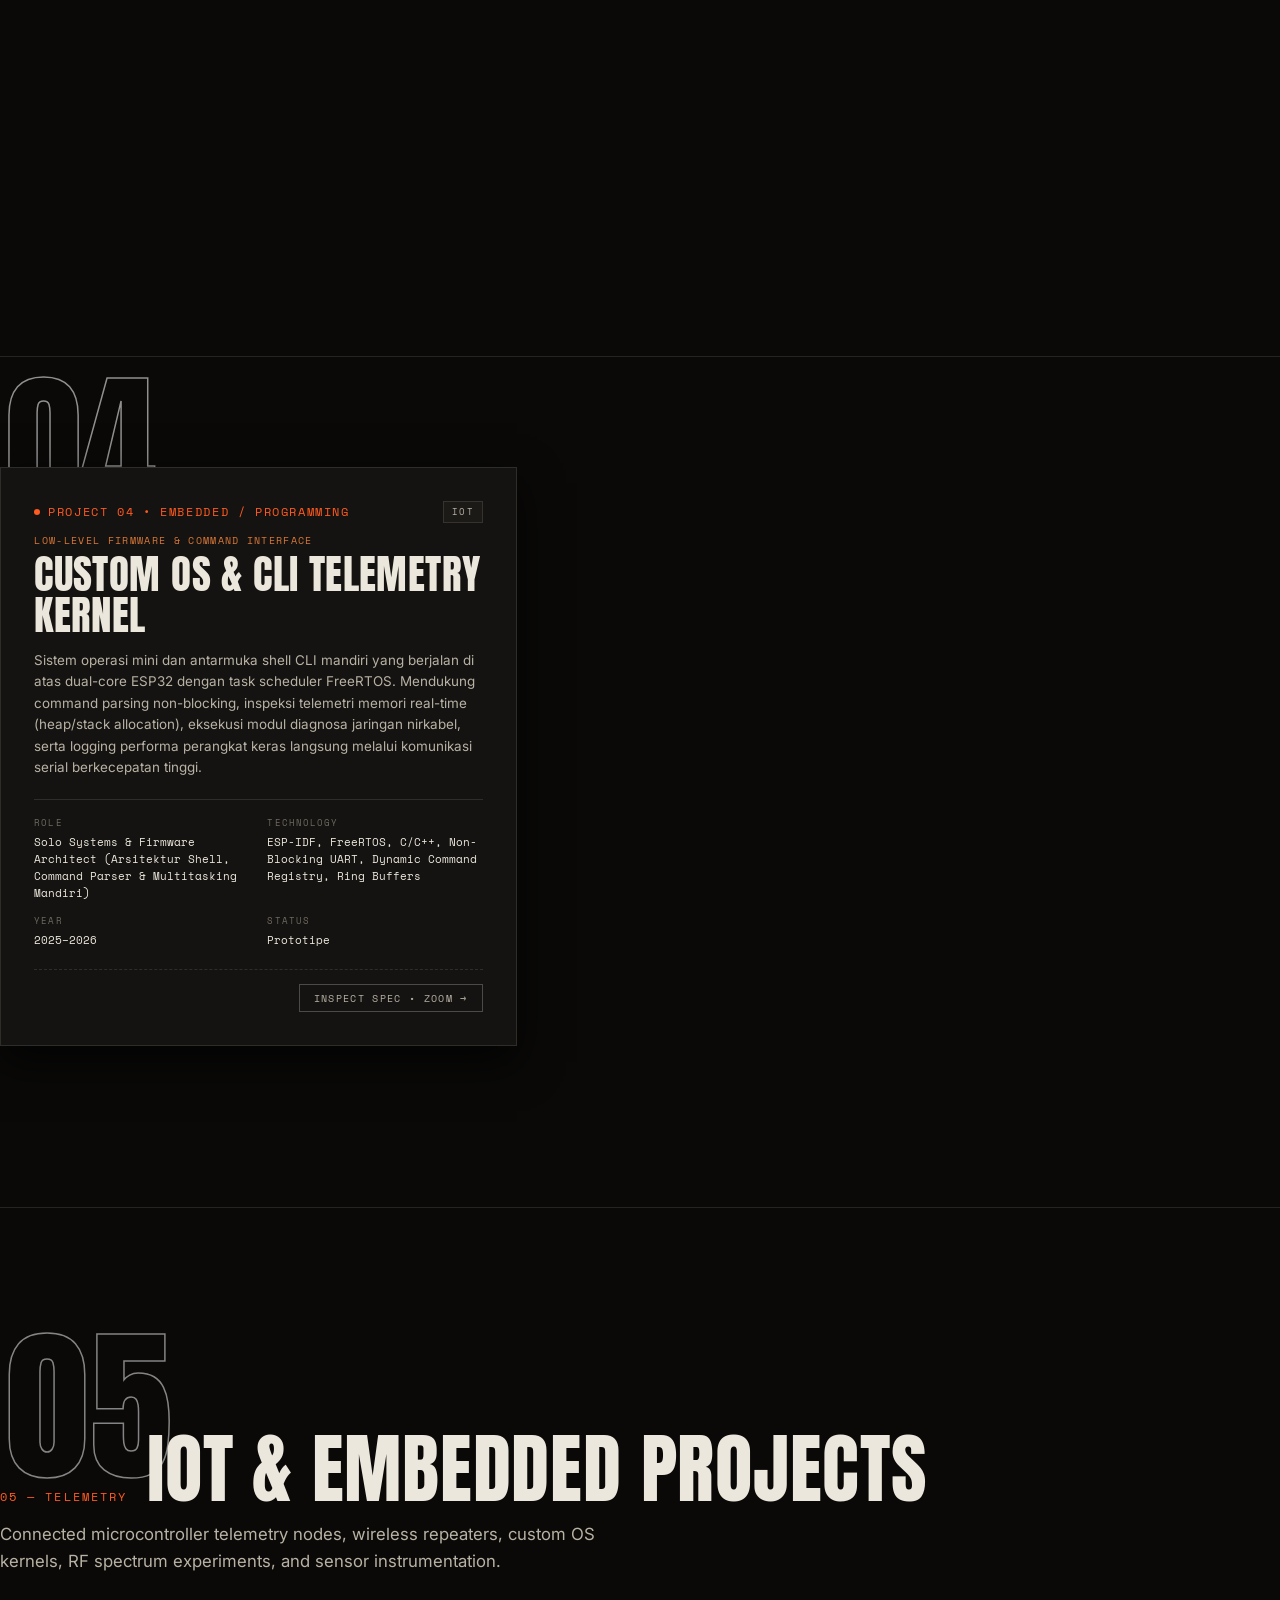
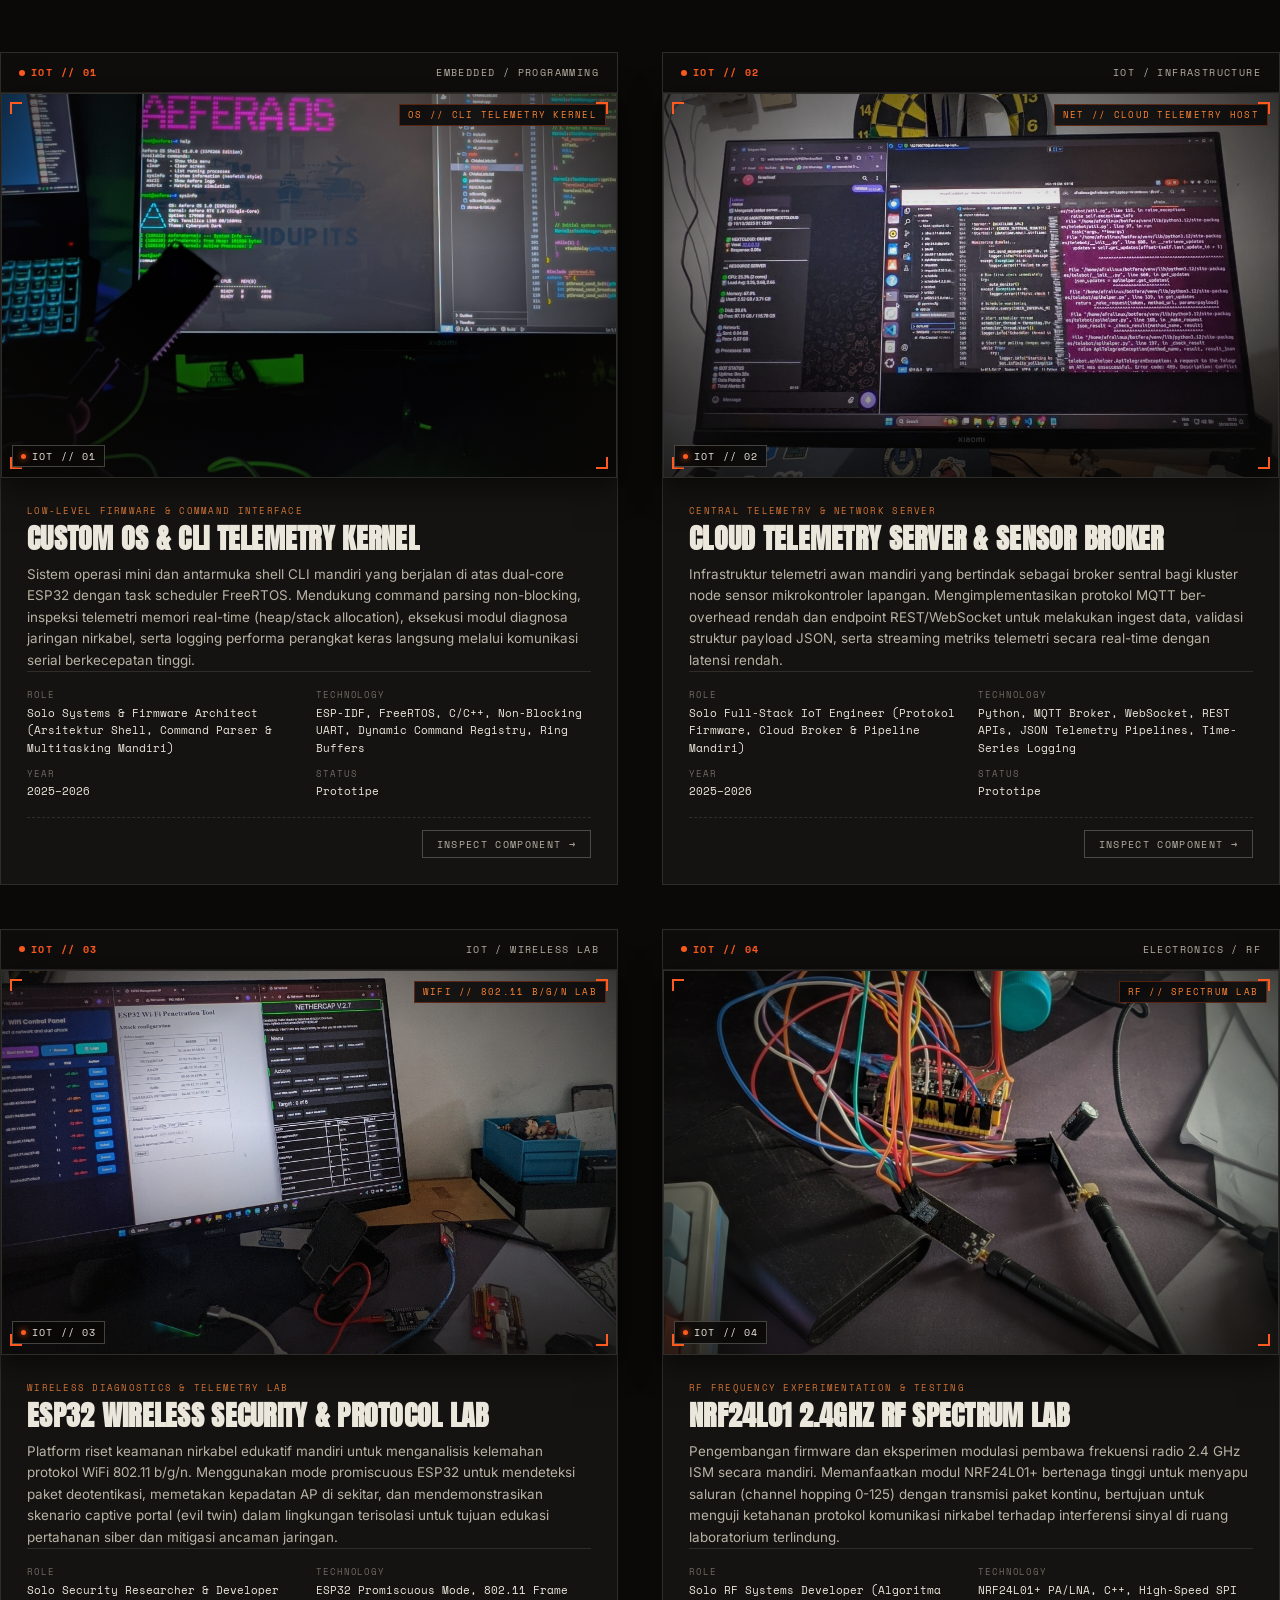
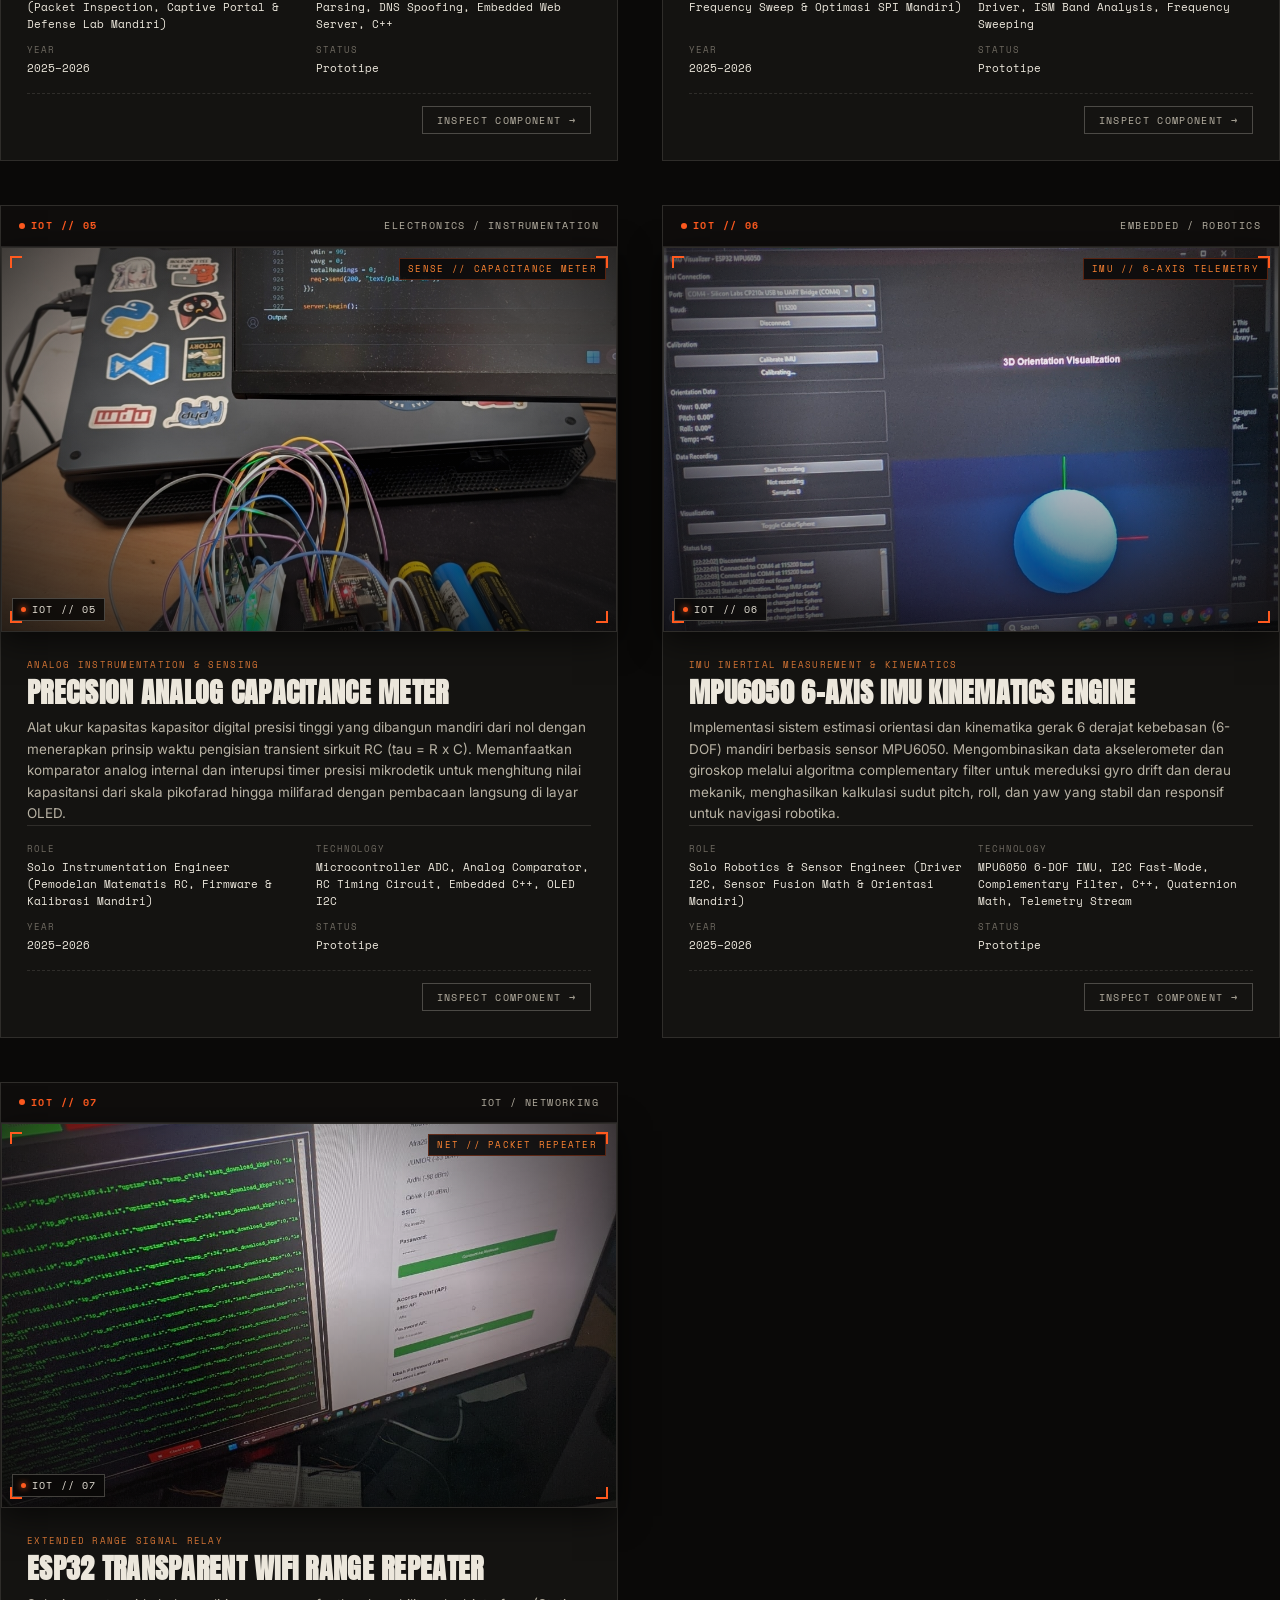
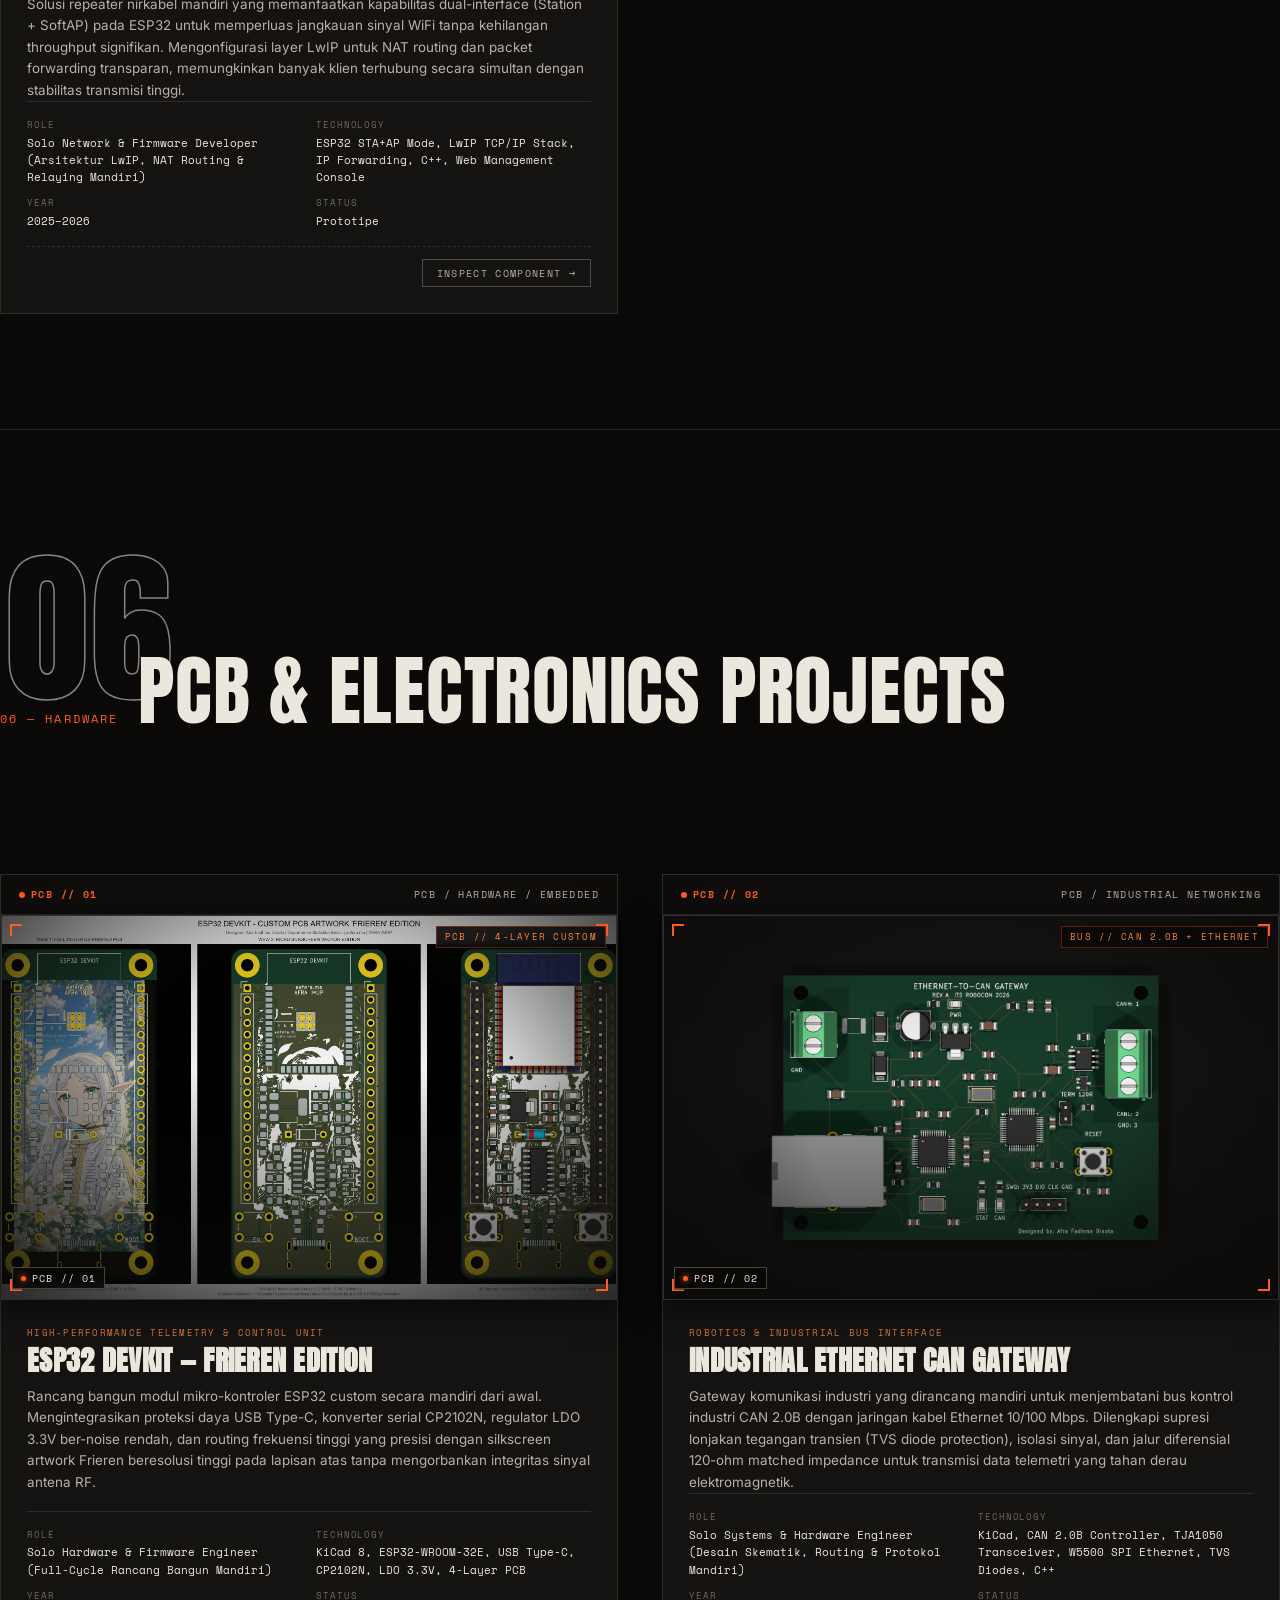
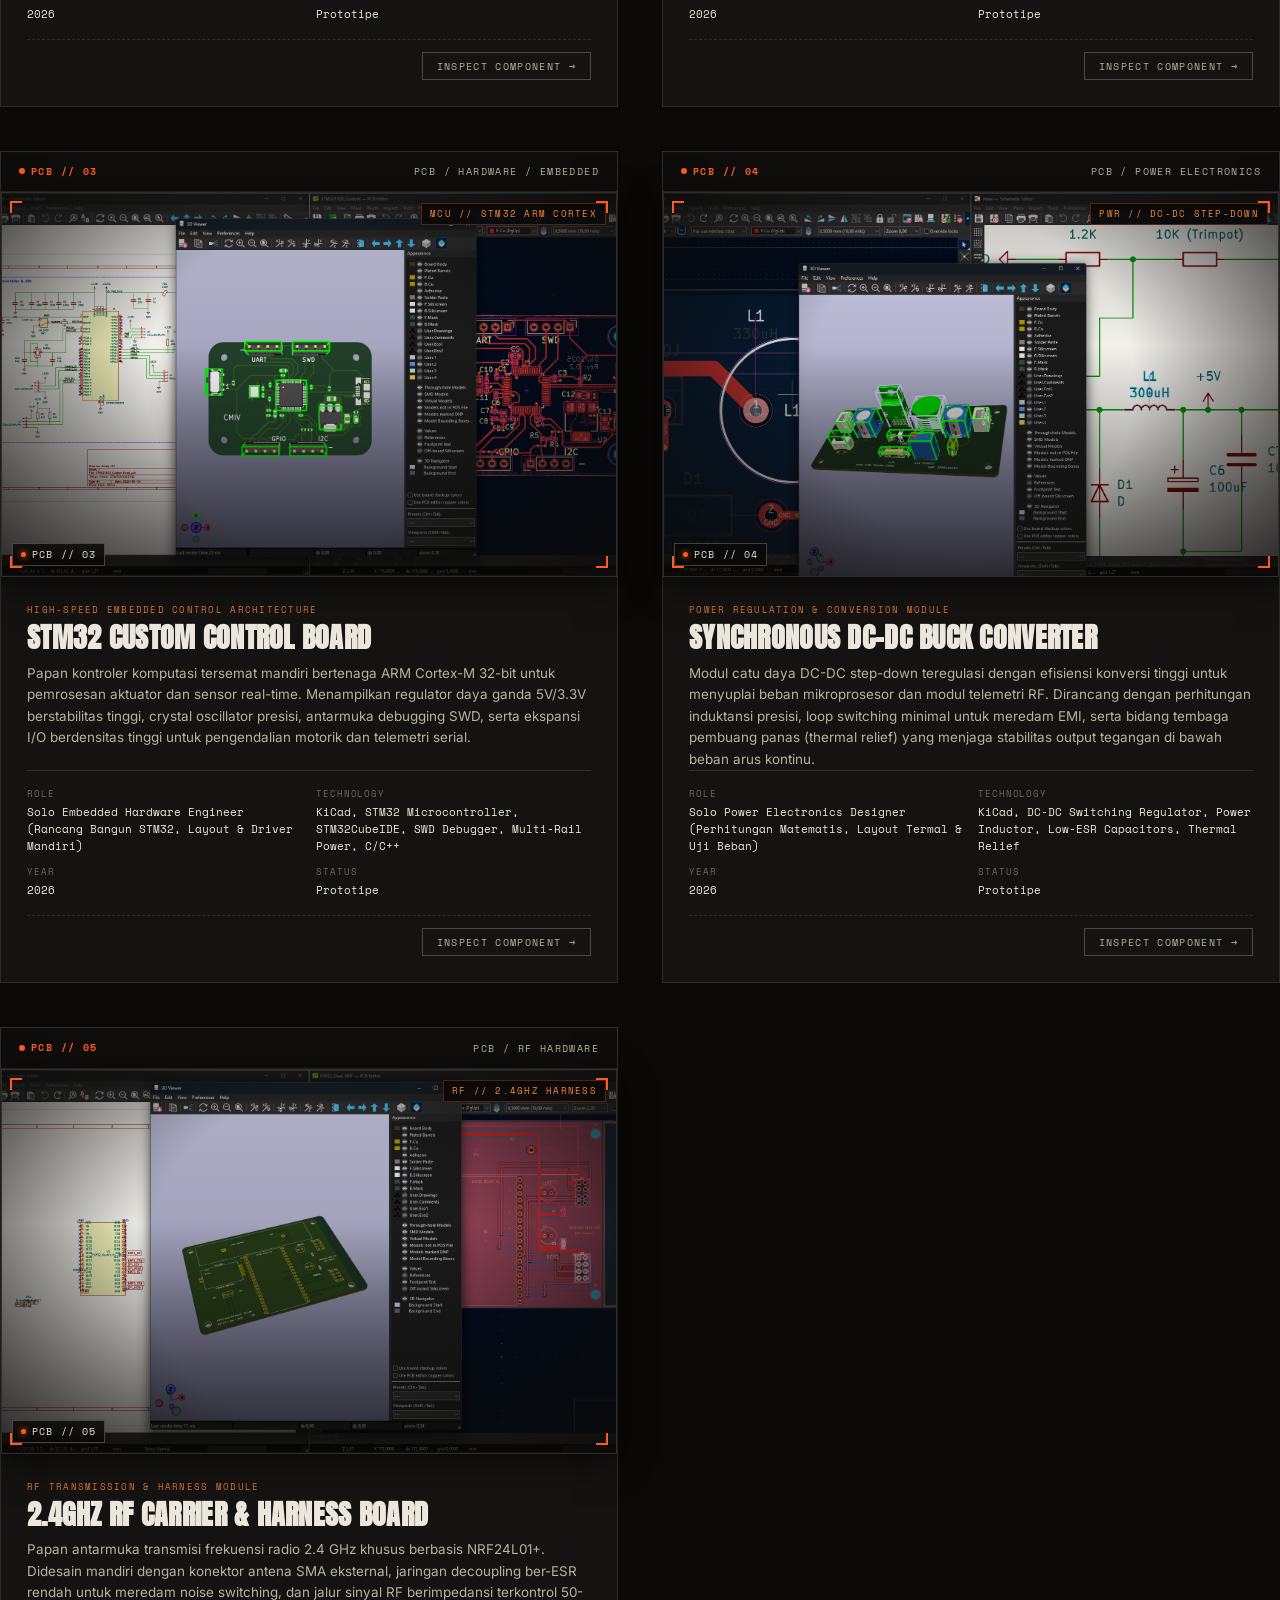
==== commit 2de8572d: "Fix hero typography alignment and comprehensive tablet/mobile responsive layout" ====
--- a/Engineering Portfolio — Template.html
+++ b/Engineering Portfolio — Template.html
@@ -12,7 +12,7 @@
   <link href="https://fonts.googleapis.com/css2?family=Anton&family=Space+Mono:ital,wght@0,400;0,700;1,400&family=Inter:wght@400;500;600;700;800&display=swap" rel="stylesheet" />
 
   <!-- Stylesheet -->
-  <link rel="stylesheet" href="css/style.css?v=9" />
+  <link rel="stylesheet" href="css/style.css?v=16" />
 </head>
 <body>
 
@@ -30,14 +30,44 @@
   </div>
 
   <!-- ==================== SHARED TECHNICAL CHROME ==================== -->
+  <canvas id="workshopAtmosphere" class="workshop-canvas" aria-hidden="true"></canvas>
+  <div class="circuit-grid" aria-hidden="true"></div>
   <div class="grain" aria-hidden="true"></div>
   <div class="frame-corners" aria-hidden="true"><span class="tl"></span><span class="tr"></span><span class="bl"></span><span class="br"></span></div>
   <div class="frame-readout" aria-hidden="true"><span class="rec-dot"></span><span>REC &bull; TELEMETRY.SYS &bull; ONLINE</span></div>
   <div class="frame-counter" aria-hidden="true">SEC <b id="frameCounter">00</b> / 10</div>
   <div class="edge-rail" aria-hidden="true">ENGINEERING — ROBOTICS — TELEMETRY — HARDWARE</div>
 
-  <!-- Side Navigation Bar -->
+  <!-- Desktop Side Navigation Bar -->
   <nav class="side-nav" aria-label="Section navigation" id="sideNav"></nav>
+
+  <!-- Mobile Telemetry Navigation Bar (Persistent HUD on Mobile) -->
+  <div class="mobile-hud" id="mobileHud">
+    <div class="mhud-status">
+      <span class="hud-live-dot"></span>
+      <span class="mhud-label" id="mobileHudLabel">00 // COVER</span>
+    </div>
+    <div class="mhud-actions">
+      <span class="mhud-counter" id="mobileHudCounter">00 / 10</span>
+      <button class="mhud-btn" id="mobileNavToggle" aria-label="Toggle section index">
+        <span class="mhud-btn-bars"><span></span><span></span></span>
+        <span class="mhud-btn-text">INDEX</span>
+      </button>
+    </div>
+  </div>
+
+  <!-- Mobile Quick-Jump Drawer -->
+  <div class="mobile-nav-drawer" id="mobileNavDrawer" aria-hidden="true">
+    <div class="mnd-header">
+      <div class="mnd-title"><span class="hud-live-dot"></span><span>TELEMETRY // INDEX</span></div>
+      <button class="mnd-close" id="mobileNavClose" aria-label="Close index">ESC &bull; CLOSE</button>
+    </div>
+    <ul class="mnd-list" id="mobileNavList"></ul>
+    <div class="mnd-footer">
+      <span>AFRA FADHMA DINATA &bull; 2026</span>
+      <span class="mnd-online">ONLINE</span>
+    </div>
+  </div>
 
   <!-- ============================== MAIN ============================== -->
   <main>
@@ -50,8 +80,8 @@
       </div>
 
       <div class="hero-main">
-        <div>
-          <h1 class="hero-name" id="heroName">AFRA FADHMA DINATA</h1>
+        <div class="hero-text">
+          <h1 class="hero-name" id="heroName"><span class="hn-line">AFRA</span><span class="hn-line">FADHMA</span><span class="hn-line">DINATA</span></h1>
           <div class="hero-sub">
             <span class="hero-field" id="heroField">ROBOTICS &amp; EMBEDDED SYSTEMS</span>
             <span class="hero-role" id="heroRole">HARDWARE &amp; FIRMWARE ENGINEER</span>
@@ -274,7 +304,7 @@
   </div>
 
   <!-- Scripts -->
-  <script src="js/data.js?v=9"></script>
-  <script src="js/main.js?v=9"></script>
+  <script src="js/data.js?v=11"></script>
+  <script src="js/main.js?v=11"></script>
 </body>
 </html>
--- a/css/style.css
+++ b/css/style.css
@@ -25,17 +25,17 @@
   --font-mono: 'Space Mono', 'Courier New', Courier, monospace;
   --font-body: 'Inter', -apple-system, BlinkMacSystemFont, 'Segoe UI', Roboto, sans-serif;
 
-  --fs-hero: clamp(3.4rem, 12vw, 10.5rem);
-  --fs-giant-num: clamp(5.5rem, 20vw, 18rem);
-  --fs-h1: clamp(2.4rem, 6.5vw, 5rem);
-  --fs-h2: clamp(1.8rem, 4vw, 3rem);
-  --fs-h3: clamp(1.25rem, 2.4vw, 1.8rem);
-  --fs-body: clamp(0.96rem, 0.9vw + 0.58rem, 1.05rem);
+  --fs-hero: clamp(2.5rem, 10.5vw, 10.5rem);
+  --fs-giant-num: clamp(4.2rem, 18vw, 18rem);
+  --fs-h1: clamp(2.1rem, 6vw, 5rem);
+  --fs-h2: clamp(1.6rem, 3.8vw, 3rem);
+  --fs-h3: clamp(1.15rem, 2.2vw, 1.8rem);
+  --fs-body: clamp(0.92rem, 0.85vw + 0.55rem, 1.05rem);
   --fs-small: 0.84rem;
   --fs-label: 0.72rem;
 
-  --pad: clamp(20px, 4.5vw, 64px);
-  --pad-y: clamp(70px, 11vw, 140px);
+  --pad: clamp(16px, 4vw, 64px);
+  --pad-y: clamp(56px, 9vw, 140px);
 
   box-sizing: border-box;
   padding-top: env(safe-area-inset-top, 0px);
@@ -48,6 +48,9 @@
   background: var(--ink);
   scroll-behavior: smooth;
   scroll-padding-top: env(safe-area-inset-top, 0px);
+  overflow-x: hidden;
+  max-width: 100vw;
+  width: 100%;
 }
 
 @media (prefers-reduced-motion: reduce) {
@@ -63,6 +66,8 @@
   line-height: 1.55;
   -webkit-font-smoothing: antialiased;
   overflow-x: hidden;
+  max-width: 100vw;
+  width: 100%;
 }
 
 ::selection { background: var(--accent); color: var(--ink); }
@@ -97,6 +102,31 @@
   background-repeat: repeat;
 }
 
+/* Workshop Atmospheric Engine: embers, sparks, micro-smoke & convection */
+.workshop-canvas {
+  position: fixed;
+  inset: 0;
+  width: 100vw;
+  height: 100vh;
+  pointer-events: none;
+  z-index: 52;
+  mix-blend-mode: screen;
+}
+
+/* Subtle PCB Schematic / Circuit Layout Grid Accent */
+.circuit-grid {
+  position: fixed;
+  inset: 0;
+  pointer-events: none;
+  z-index: 48;
+  opacity: 0.038;
+  background-image:
+    radial-gradient(circle at 50% 50%, rgba(255, 90, 31, 0.3) 1px, transparent 1px),
+    linear-gradient(to right, rgba(236, 231, 220, 0.06) 1px, transparent 1px),
+    linear-gradient(to bottom, rgba(236, 231, 220, 0.06) 1px, transparent 1px);
+  background-size: 32px 32px, 96px 96px, 96px 96px;
+}
+
 .frame-corners { position: fixed; inset: 0; z-index: 55; pointer-events: none; }
 .frame-corners span {
   position: absolute; width: 18px; height: 18px;
@@ -161,8 +191,233 @@
 }
 .side-nav a.active { color: var(--paper); }
 
-@media (max-width: 900px) {
-  .edge-rail, .side-nav, .frame-readout, .frame-counter { display: none; }
+@media (max-width: 1080px) {
+  .edge-rail, .side-nav, .frame-readout, .frame-counter, .frame-corners { display: none !important; }
+  body { padding-bottom: calc(76px + env(safe-area-inset-bottom, 0px)); }
+}
+
+/* ==========================================================================
+   01B — RESPONSIVE MOBILE HUD & QUICK-JUMP NAVIGATION SYSTEM
+   Provides seamless, elegant telemetry access across mobile & tablet devices
+   ========================================================================== */
+.mobile-hud {
+  display: none;
+  position: fixed;
+  bottom: max(10px, env(safe-area-inset-bottom, 10px));
+  left: clamp(10px, 2.5vw, 24px);
+  right: clamp(10px, 2.5vw, 24px);
+  z-index: 85;
+  pointer-events: auto;
+  align-items: center;
+  justify-content: space-between;
+  padding: 8px 14px;
+  background: rgba(16, 15, 13, 0.94);
+  backdrop-filter: blur(14px);
+  -webkit-backdrop-filter: blur(14px);
+  border: 1px solid rgba(236, 231, 220, 0.18);
+  box-shadow: 0 10px 32px rgba(0, 0, 0, 0.8), 0 0 18px rgba(255, 90, 31, 0.12);
+  border-radius: 4px;
+}
+
+@media (max-width: 1080px) {
+  .mobile-hud { display: flex; }
+}
+
+.mhud-status {
+  display: flex;
+  align-items: center;
+  gap: 8px;
+  min-width: 0;
+}
+
+.mhud-label {
+  font-family: var(--font-mono);
+  font-size: 10px;
+  letter-spacing: 0.14em;
+  color: var(--paper);
+  text-transform: uppercase;
+  font-weight: 700;
+  white-space: nowrap;
+  overflow: hidden;
+  text-overflow: ellipsis;
+}
+
+.mhud-actions {
+  display: flex;
+  align-items: center;
+  gap: 12px;
+  flex-shrink: 0;
+}
+
+.mhud-counter {
+  font-family: var(--font-mono);
+  font-size: 10px;
+  letter-spacing: 0.12em;
+  color: var(--accent-hot);
+  font-weight: 700;
+}
+
+.mhud-btn {
+  display: inline-flex;
+  align-items: center;
+  gap: 7px;
+  padding: 5px 10px;
+  background: rgba(255, 255, 255, 0.05);
+  border: 1px solid var(--line-strong);
+  border-radius: 2px;
+  cursor: pointer;
+  color: var(--paper);
+  font-family: var(--font-mono);
+  font-size: 9.5px;
+  font-weight: 700;
+  letter-spacing: 0.14em;
+  transition: all .2s ease;
+}
+
+.mhud-btn:hover,
+.mhud-btn:focus-visible {
+  background: var(--accent);
+  border-color: var(--accent);
+  color: var(--ink);
+}
+
+.mhud-btn-bars {
+  display: flex;
+  flex-direction: column;
+  gap: 3px;
+  width: 12px;
+}
+
+.mhud-btn-bars span {
+  display: block;
+  width: 100%;
+  height: 1.5px;
+  background: currentColor;
+}
+
+/* Mobile Nav Drawer Sheet */
+.mobile-nav-drawer {
+  position: fixed;
+  bottom: 0;
+  left: 0;
+  right: 0;
+  z-index: 95;
+  background: rgba(14, 13, 11, 0.96);
+  backdrop-filter: blur(16px);
+  -webkit-backdrop-filter: blur(16px);
+  border-top: 1px solid var(--accent);
+  box-shadow: 0 -12px 40px rgba(0, 0, 0, 0.95), 0 0 24px var(--accent-glow);
+  max-height: 80vh;
+  display: flex;
+  flex-direction: column;
+  padding: 18px 18px max(24px, env(safe-area-inset-bottom, 24px));
+  transform: translateY(105%);
+  transition: transform .25s cubic-bezier(0.16, 1, 0.3, 1), visibility .25s ease;
+  visibility: hidden;
+  pointer-events: none;
+}
+
+.mobile-nav-drawer.is-open {
+  transform: translateY(0);
+  visibility: visible;
+  pointer-events: auto;
+}
+
+.mnd-header {
+  display: flex;
+  justify-content: space-between;
+  align-items: center;
+  padding-bottom: 12px;
+  border-bottom: 1px solid var(--line-strong);
+}
+
+.mnd-title {
+  font-family: var(--font-mono);
+  font-size: 10.5px;
+  letter-spacing: 0.16em;
+  color: var(--accent);
+  font-weight: 700;
+  display: flex;
+  align-items: center;
+  gap: 8px;
+}
+
+.mnd-close {
+  background: rgba(255, 255, 255, 0.05);
+  border: 1px solid var(--line-strong);
+  color: var(--paper);
+  font-family: var(--font-mono);
+  font-size: 9.5px;
+  letter-spacing: 0.14em;
+  padding: 5px 10px;
+  cursor: pointer;
+  transition: all .2s ease;
+}
+
+.mnd-close:hover {
+  background: var(--accent);
+  border-color: var(--accent);
+  color: var(--ink);
+}
+
+.mnd-list {
+  list-style: none;
+  padding: 10px 0;
+  margin: 0;
+  overflow-y: auto;
+  display: flex;
+  flex-direction: column;
+  gap: 3px;
+  max-height: 52vh;
+}
+
+.mnd-link {
+  display: flex;
+  align-items: center;
+  justify-content: space-between;
+  padding: 9px 12px;
+  border: 1px solid transparent;
+  font-family: var(--font-mono);
+  font-size: 11px;
+  letter-spacing: 0.12em;
+  color: var(--paper-dim);
+  text-decoration: none;
+  transition: all .2s ease;
+}
+
+.mnd-link:hover,
+.mnd-link.active {
+  background: rgba(255, 90, 31, 0.08);
+  border-color: rgba(255, 90, 31, 0.35);
+  color: var(--paper);
+}
+
+.mnd-link.active {
+  border-left: 3px solid var(--accent);
+  color: var(--accent-hot);
+  font-weight: 700;
+}
+
+.mnd-link-num {
+  font-weight: 700;
+  color: var(--accent);
+}
+
+.mnd-footer {
+  display: flex;
+  justify-content: space-between;
+  align-items: center;
+  padding-top: 12px;
+  border-top: 1px solid var(--line);
+  font-family: var(--font-mono);
+  font-size: 9px;
+  letter-spacing: 0.12em;
+  color: var(--gray);
+}
+
+.mnd-online {
+  color: var(--accent);
+  font-weight: 700;
 }
 
 /* ==========================================================================
@@ -226,16 +481,16 @@
 .section { position: relative; padding: var(--pad-y) 0; border-top: 1px solid var(--line); overflow: hidden; }
 .section-head {
   position: relative;
-  margin-bottom: clamp(40px, 6.5vw, 80px);
+  margin-bottom: clamp(36px, 6vw, 80px);
   padding-top: clamp(16px, 2.5vw, 36px);
 }
 .section-num {
   font-family: var(--font-display);
   font-weight: 400;
-  font-size: clamp(5.2rem, 15vw, 11rem);
+  font-size: clamp(4.5rem, 13vw, 11rem);
   line-height: 0.85;
   color: transparent;
-  -webkit-text-stroke: 1.5px rgba(255, 255, 255, 0.55);
+  -webkit-text-stroke: 1.5px rgba(255, 255, 255, 0.5);
   position: absolute;
   top: clamp(4px, 1vw, 12px);
   left: clamp(2px, 0.5vw, 10px);
@@ -254,12 +509,28 @@
   flex-wrap: wrap;
   padding-top: clamp(40px, 6.5vw, 76px);
 }
+@media (max-width: 900px) {
+  .section-title-row {
+    flex-direction: column;
+    align-items: flex-start;
+    gap: 8px;
+    padding-top: clamp(28px, 5vw, 44px);
+  }
+  .section-num {
+    font-size: clamp(3.4rem, 11vw, 5.6rem);
+    -webkit-text-stroke: 1px rgba(255, 255, 255, 0.35);
+  }
+  .section-title {
+    font-size: clamp(1.75rem, 5.5vw, 2.6rem);
+    line-height: 1.05;
+  }
+}
 .section-tag {
   font-family: var(--font-mono); font-size: var(--fs-label); letter-spacing: 0.18em;
   color: var(--accent); text-transform: uppercase; display: flex; align-items: center; gap: 8px;
 }
 .section-tag::before {
-  content: ''; width: 6px; height: 6px; background: var(--accent); display: inline-block;
+  display: none;
 }
 .section-title {
   font-family: var(--font-display); font-weight: 400; letter-spacing: 0.01em;
@@ -292,9 +563,22 @@
   align-items: center;
 }
 .hero-name {
-  font-family: var(--font-display); font-weight: 400; text-transform: uppercase;
-  font-size: var(--fs-hero); line-height: 0.88; letter-spacing: -0.01em;
-  word-break: break-word;
+  display: flex;
+  flex-direction: column;
+  font-family: var(--font-display);
+  font-weight: 400;
+  text-transform: uppercase;
+  font-size: var(--fs-hero);
+  line-height: 0.92;
+  letter-spacing: 0.01em;
+  word-break: normal;
+  text-align: left;
+}
+.hn-line {
+  display: block;
+  white-space: nowrap;
+  padding: 0;
+  margin: 0;
 }
 .hero-sub { margin-top: clamp(16px, 2vw, 26px); display: flex; flex-direction: column; gap: 8px; }
 .hero-field {
@@ -307,8 +591,7 @@
   display: flex; align-items: center; gap: 8px;
 }
 .hero-role::before {
-  content: ''; width: 7px; height: 7px; background: var(--accent); border-radius: 50%;
-  box-shadow: 0 0 8px var(--accent);
+  display: none;
 }
 
 .hero-visual { position: relative; }
@@ -365,20 +648,110 @@
 }
 @keyframes cueDrop { 0% { top: -100%; } 60% { top: 100%; } 100% { top: 100%; } }
 
-@media (max-width: 900px) {
-  .hero-main { grid-template-columns: 1fr; }
-  .hero-visual { order: -1; }
-  .hero-visual .media-frame { aspect-ratio: 16/10; }
+@media (max-width: 1080px) {
+  .section-hero {
+    min-height: auto;
+    justify-content: flex-start;
+    padding: clamp(20px, 4vh, 36px) 0 clamp(32px, 5vh, 48px);
+    gap: clamp(16px, 2.5vh, 28px);
+  }
+  .hero-main {
+    grid-template-columns: 1fr;
+    gap: clamp(18px, 3vw, 24px);
+    margin: 10px 0 16px;
+  }
+  .hero-text {
+    order: 1;
+  }
+  .hero-name {
+    font-size: clamp(2.4rem, 7.5vw, 4.4rem);
+    line-height: 0.94;
+  }
+  .hero-sub {
+    margin-top: 12px;
+    gap: 6px;
+  }
+  .hero-field {
+    font-size: clamp(0.78rem, 1.4vw, 0.95rem);
+    letter-spacing: 0.04em;
+    line-height: 1.35;
+    word-break: break-word;
+  }
+  .hero-role {
+    font-size: clamp(0.7rem, 1.2vw, 0.78rem);
+    letter-spacing: 0.08em;
+  }
+  .hero-visual {
+    order: 2;
+    margin-top: 4px;
+    width: 100%;
+    max-width: 100%;
+  }
+  .hero-visual .media-frame {
+    aspect-ratio: 16/10;
+    max-height: 380px;
+  }
   .hero-bottom-bar {
-    flex-direction: column; align-items: flex-start;
-    gap: 16px; padding-top: 14px; padding-bottom: 12px;
+    margin-top: 10px;
+    flex-direction: column;
+    align-items: flex-start;
+    gap: 14px;
+    padding-top: 14px;
+    padding-bottom: 24px;
   }
   .hero-meta {
-    display: grid; grid-template-columns: repeat(2, 1fr);
-    width: 100%; gap: 16px 20px;
-  }
-  .hero-meta .m-item b { white-space: normal; }
-  .scroll-cue { align-self: flex-start; }
+    display: grid;
+    grid-template-columns: repeat(2, 1fr);
+    width: 100%;
+    gap: 12px 18px;
+  }
+  .hero-meta .m-item b {
+    white-space: normal;
+    font-size: 11.5px;
+    word-break: break-word;
+  }
+  .scroll-cue {
+    display: none;
+  }
+}
+
+@media (max-width: 600px) {
+  .hero-topbar {
+    flex-direction: column;
+    align-items: flex-start;
+    gap: 8px;
+    border-bottom: 1px solid var(--line);
+    padding-bottom: 10px;
+  }
+  .hero-topbar .align-right {
+    text-align: left;
+  }
+  .hero-name {
+    font-size: clamp(2.1rem, 11vw, 3.2rem);
+    line-height: 0.94;
+  }
+  .hero-visual .media-frame {
+    aspect-ratio: 16/10;
+    max-height: 280px;
+  }
+  .media-frame .mf-tag {
+    font-size: 8px;
+    letter-spacing: 0.08em;
+    padding: 2px 6px;
+    max-width: 80%;
+    overflow: hidden;
+    text-overflow: ellipsis;
+    white-space: nowrap;
+  }
+  .media-frame .mf-hud-top {
+    font-size: 8px;
+    letter-spacing: 0.08em;
+    padding: 2px 6px;
+  }
+  .hero-meta {
+    grid-template-columns: repeat(2, 1fr);
+    gap: 10px 14px;
+  }
 }
 
 /* ==========================================================================
@@ -563,20 +936,19 @@
   color: var(--paper); transition: border-color .2s ease, color .2s ease;
 }
 .tag-list li:hover { border-color: var(--accent); color: var(--accent); }
-@media (max-width: 900px) {
-  .profile-grid { grid-template-columns: 1fr; }
-  .profile-photo-card { max-width: 260px; margin-left: 0; margin-bottom: 8px; }
-}
-
-/* ==========================================================================
-   08 — EDUCATION SECTION
-   Clean, authentic industrial credential cards for ITS & SMAN 2 Pasuruan
-   ========================================================================== */
-.edu-grid {
-  position: relative; z-index: 1; display: grid;
-  grid-template-columns: repeat(2, 1fr); gap: clamp(24px, 3.5vw, 44px);
-}
-@media (max-width: 860px) { .edu-grid { grid-template-columns: 1fr; } }
+@media (max-width: 1024px) {
+  .profile-grid { grid-template-columns: 1fr; gap: 32px; }
+  .profile-photo-card { max-width: 280px; margin-left: 0; margin-bottom: 12px; }
+  .profile-intro { font-size: clamp(1.3rem, 3.5vw, 1.8rem); }
+  .edu-grid { grid-template-columns: 1fr; gap: 20px; }
+}
+
+@media (max-width: 580px) {
+  .profile-photo-card { max-width: 220px; }
+  .spec-line { padding: 10px 0; gap: 10px; }
+  .spec-line .k { font-size: 9.5px; }
+  .spec-line .v { font-size: 11.5px; max-width: 68%; word-break: break-word; }
+}
 
 .edu-card {
   background: var(--charcoal); border: 1px solid var(--line);
@@ -617,9 +989,14 @@
 .edu-specs .ek { font-family: var(--font-mono); font-size: 9px; letter-spacing: 0.1em; color: var(--gray); }
 .edu-specs .ev { font-family: var(--font-mono); font-size: 11px; color: var(--paper); margin-top: 2px; }
 .edu-desc { margin-top: 14px; color: var(--paper-dim); font-size: var(--fs-small); line-height: 1.55; }
-@media (max-width: 520px) {
-  .edu-card { grid-template-columns: 1fr; }
-  .edu-logo-frame { width: 80px; height: 80px; }
+@media (max-width: 580px) {
+  .edu-card { grid-template-columns: 1fr; padding: 20px; gap: 14px; }
+  .edu-logo-frame { width: 72px; height: 72px; }
+  .edu-inst { font-size: clamp(1.2rem, 3.6vw, 1.55rem); }
+  .edu-specs { grid-template-columns: repeat(2, 1fr); gap: 8px 12px; }
+}
+@media (max-width: 420px) {
+  .edu-specs { grid-template-columns: 1fr; gap: 6px; }
 }
 
 /* ==========================================================================
@@ -659,9 +1036,14 @@
   font-family: var(--font-mono); font-size: 7px; letter-spacing: 0.14em;
   color: var(--paper-dim); margin-top: 4px; text-transform: uppercase;
 }
-@media (max-width: 640px) {
-  .tl-body { grid-template-columns: 1fr; }
-  .tl-mark, .tl-mark-monogram { width: 100%; max-width: 110px; }
+@media (max-width: 768px) {
+  .timeline { margin-left: 2px; }
+  .tl-item { padding: 0 0 38px 20px; }
+  .tl-item::before { left: -4px; width: 7px; height: 7px; }
+  .tl-top { gap: 8px; }
+  .tl-org { font-size: clamp(1.2rem, 3.5vw, 1.6rem); }
+  .tl-body { grid-template-columns: 1fr; gap: 14px; }
+  .tl-mark, .tl-mark-monogram { width: 72px; height: 72px; }
 }
 
 .tl-desc .tl-lead {
@@ -760,11 +1142,42 @@
   display: flex; justify-content: flex-end;
 }
 
-@media (max-width: 900px) {
-  .project-spread, .project-spread.flip { grid-template-columns: 1fr; }
-  .p-media, .project-spread.flip .p-media { grid-column: 1 / -1; }
-  .p-body, .project-spread.flip .p-body { grid-column: 1 / -1; margin: -40px 14px 0; align-self: start; }
-  .project-num { font-size: 4.5rem; }
+@media (max-width: 1024px) {
+  .project-spread, .project-spread.flip {
+    grid-template-columns: 1fr;
+    gap: 18px;
+    padding: clamp(32px, 5vw, 60px) 0;
+  }
+  .p-media, .project-spread.flip .p-media {
+    grid-column: 1 / -1;
+    grid-row: 1;
+  }
+  .p-body, .project-spread.flip .p-body {
+    grid-column: 1 / -1;
+    grid-row: 2;
+    margin: 12px 0 0;
+    align-self: start;
+    box-shadow: 0 10px 30px rgba(0,0,0,0.6);
+  }
+  .project-num {
+    font-size: clamp(3.4rem, 10vw, 5.2rem);
+    top: 6px;
+    left: 2px;
+  }
+}
+
+@media (max-width: 480px) {
+  .p-specs {
+    grid-template-columns: 1fr;
+    gap: 8px;
+  }
+  .p-eyebrow {
+    flex-wrap: wrap;
+    gap: 6px;
+  }
+  .p-title {
+    font-size: clamp(1.35rem, 4.5vw, 1.8rem);
+  }
 }
 
 /* ==========================================================================
@@ -775,7 +1188,7 @@
   position: relative; z-index: 1; display: grid;
   grid-template-columns: repeat(2, 1fr); gap: clamp(24px, 3.5vw, 44px);
 }
-@media (max-width: 860px) { .eng-grid { grid-template-columns: 1fr; } }
+@media (max-width: 900px) { .eng-grid { grid-template-columns: 1fr; } }
 
 .eng-card {
   background: var(--charcoal); border: 1px solid var(--line);
@@ -1781,3 +2194,35 @@
   font-family: var(--font-mono); font-size: 10px; padding: 5px 12px; cursor: pointer;
 }
 .lightbox-nav-btn:hover { background: var(--accent); color: var(--ink); border-color: var(--accent); }
+
+@media (max-width: 900px) {
+  .site-footer {
+    padding-bottom: 56px;
+    flex-direction: column;
+    gap: 8px;
+  }
+}
+
+@media (max-width: 600px) {
+  .lightbox-modal {
+    padding: 12px;
+  }
+  .lightbox-img-wrap {
+    max-width: 96vw;
+    max-height: 72vh;
+  }
+  .lightbox-img-wrap img {
+    max-height: 72vh;
+  }
+  .lightbox-bar, .lightbox-footer {
+    font-size: 9px;
+  }
+}
+
+@media (max-width: 480px) {
+  .eng-card-specs {
+    grid-template-columns: 1fr;
+    gap: 8px;
+  }
+}
+
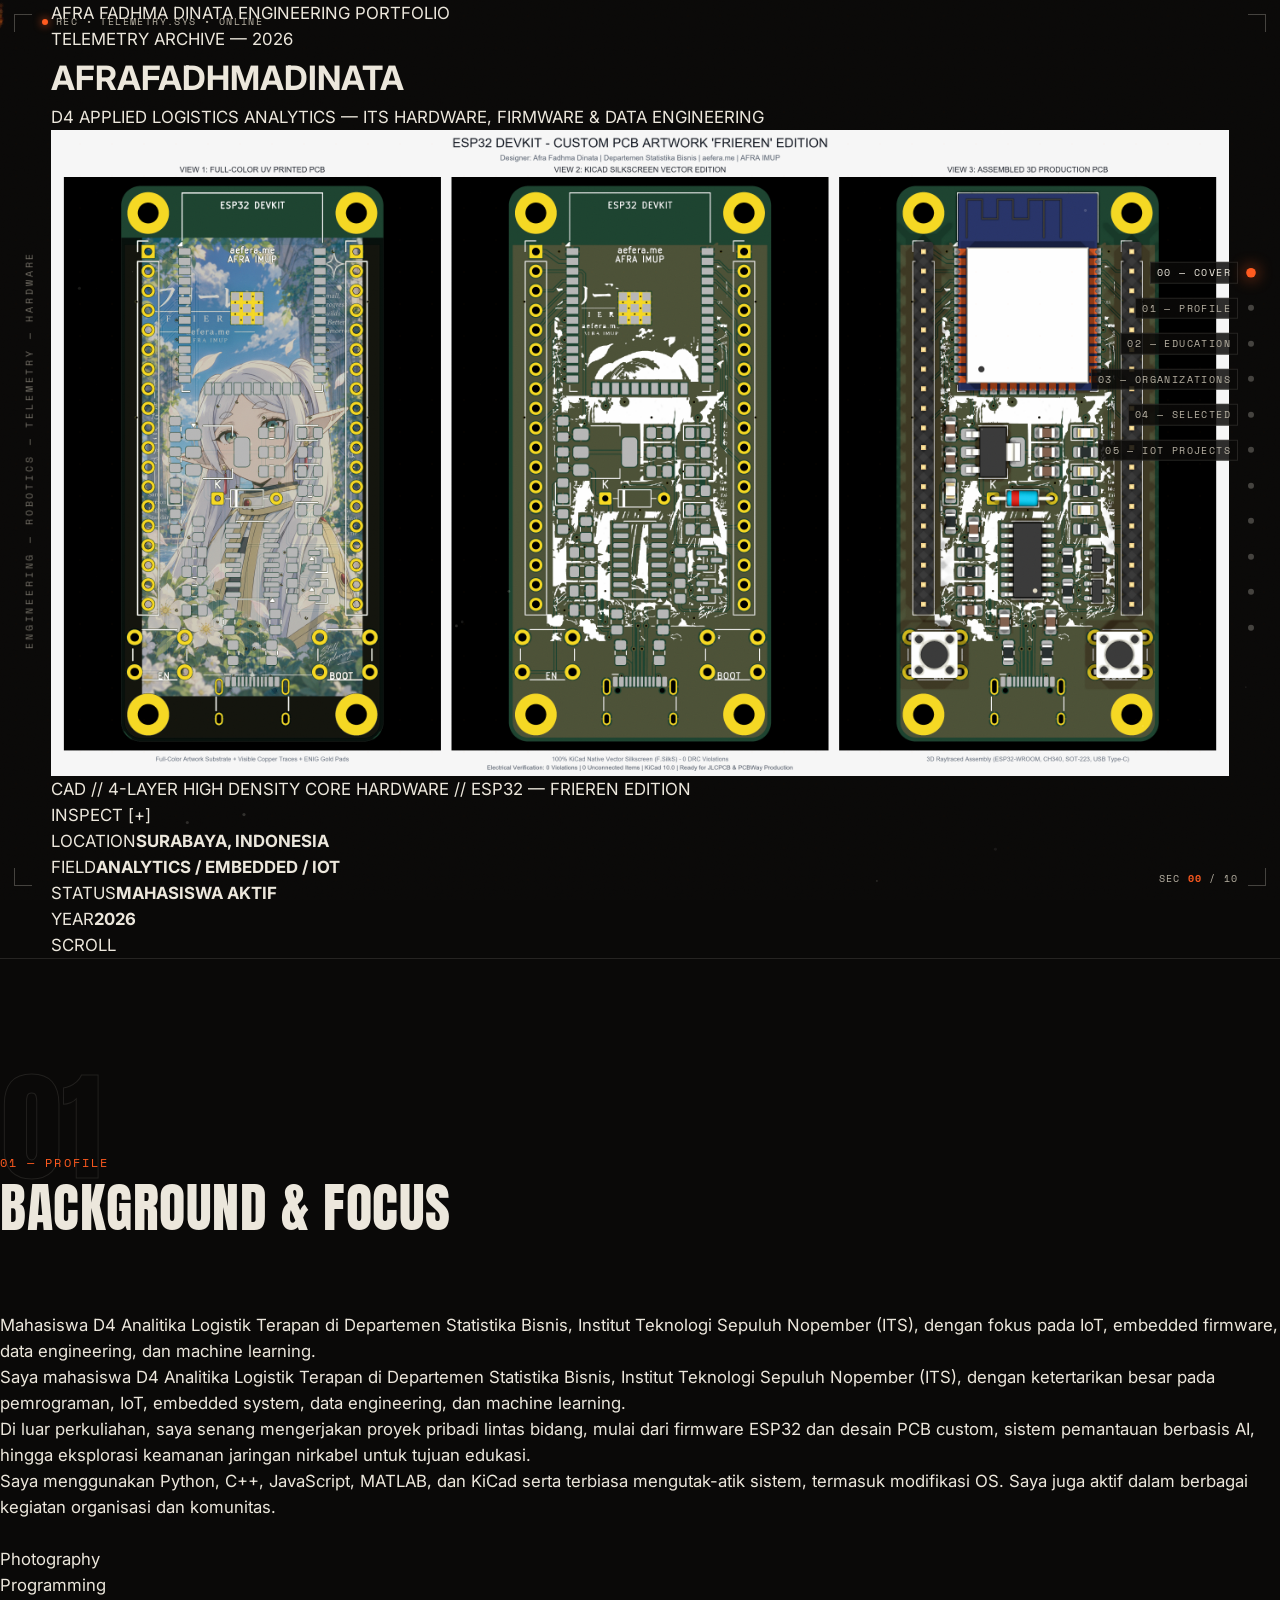
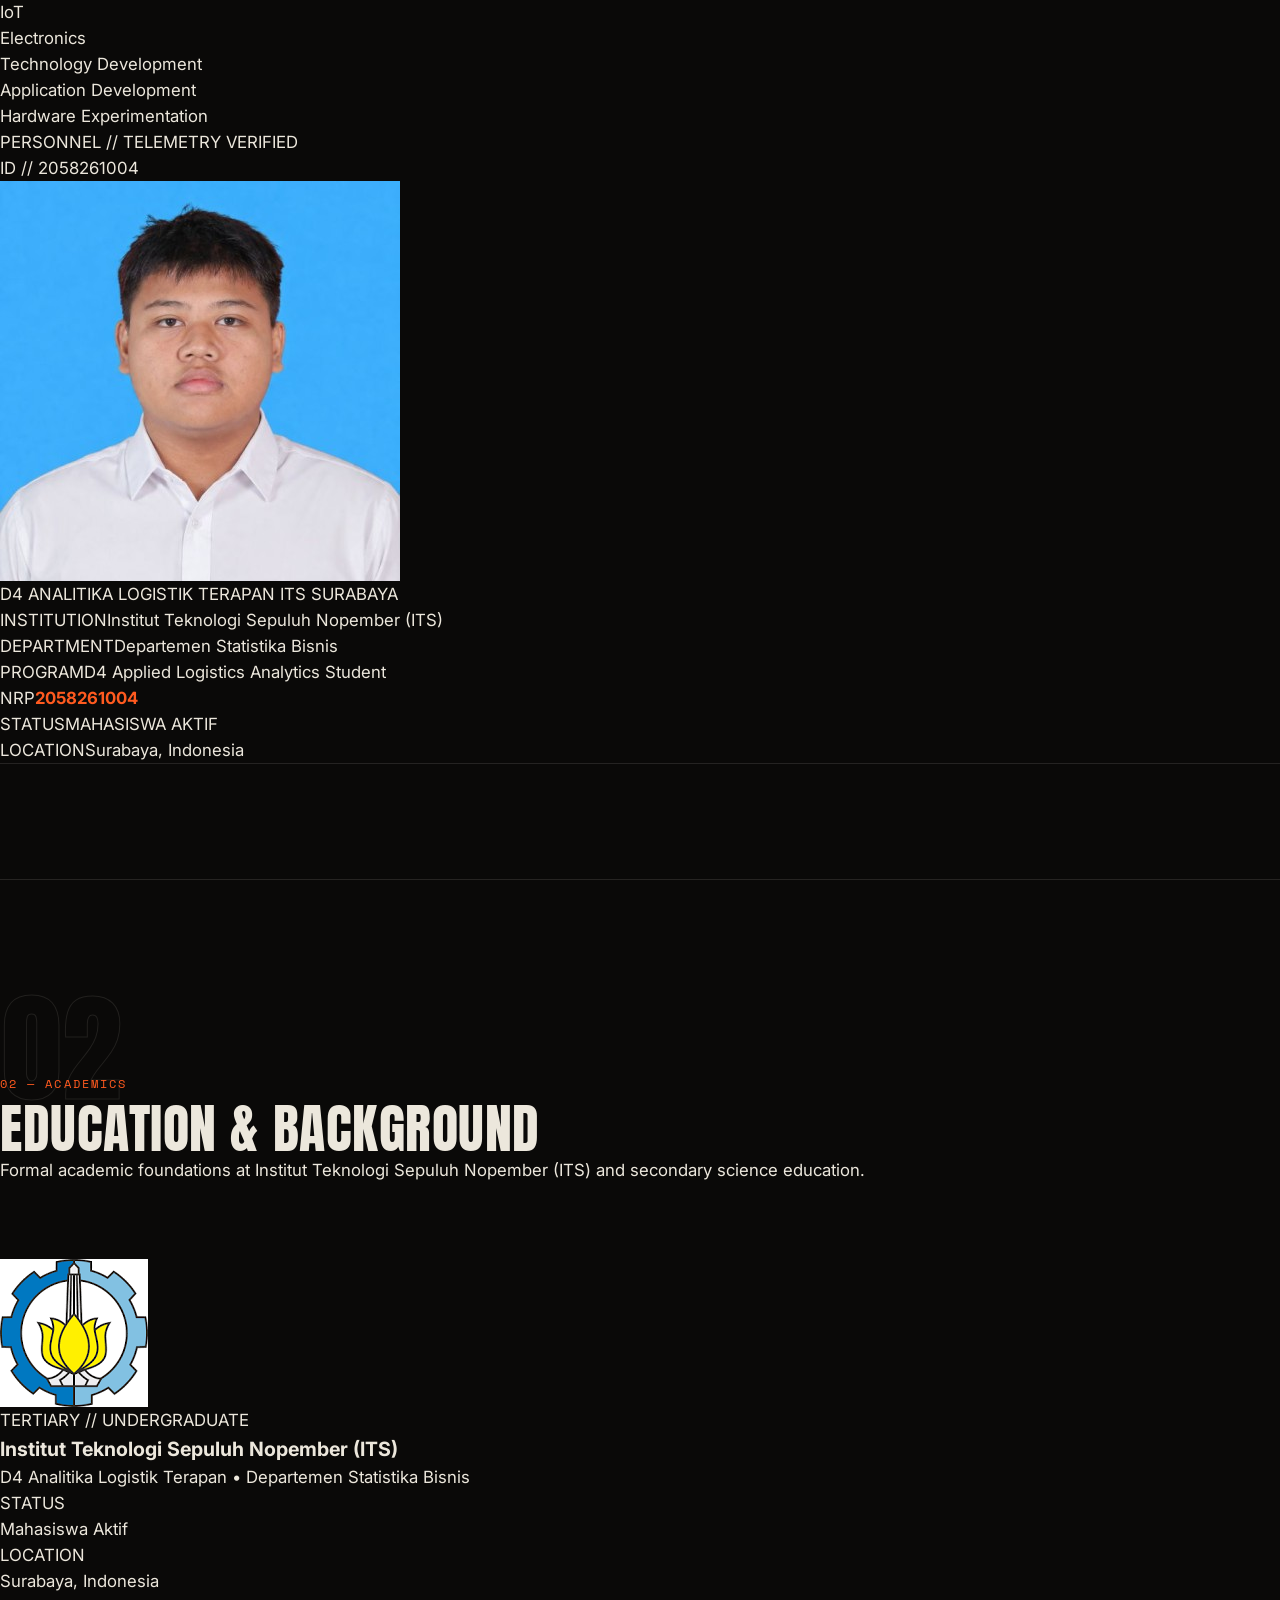
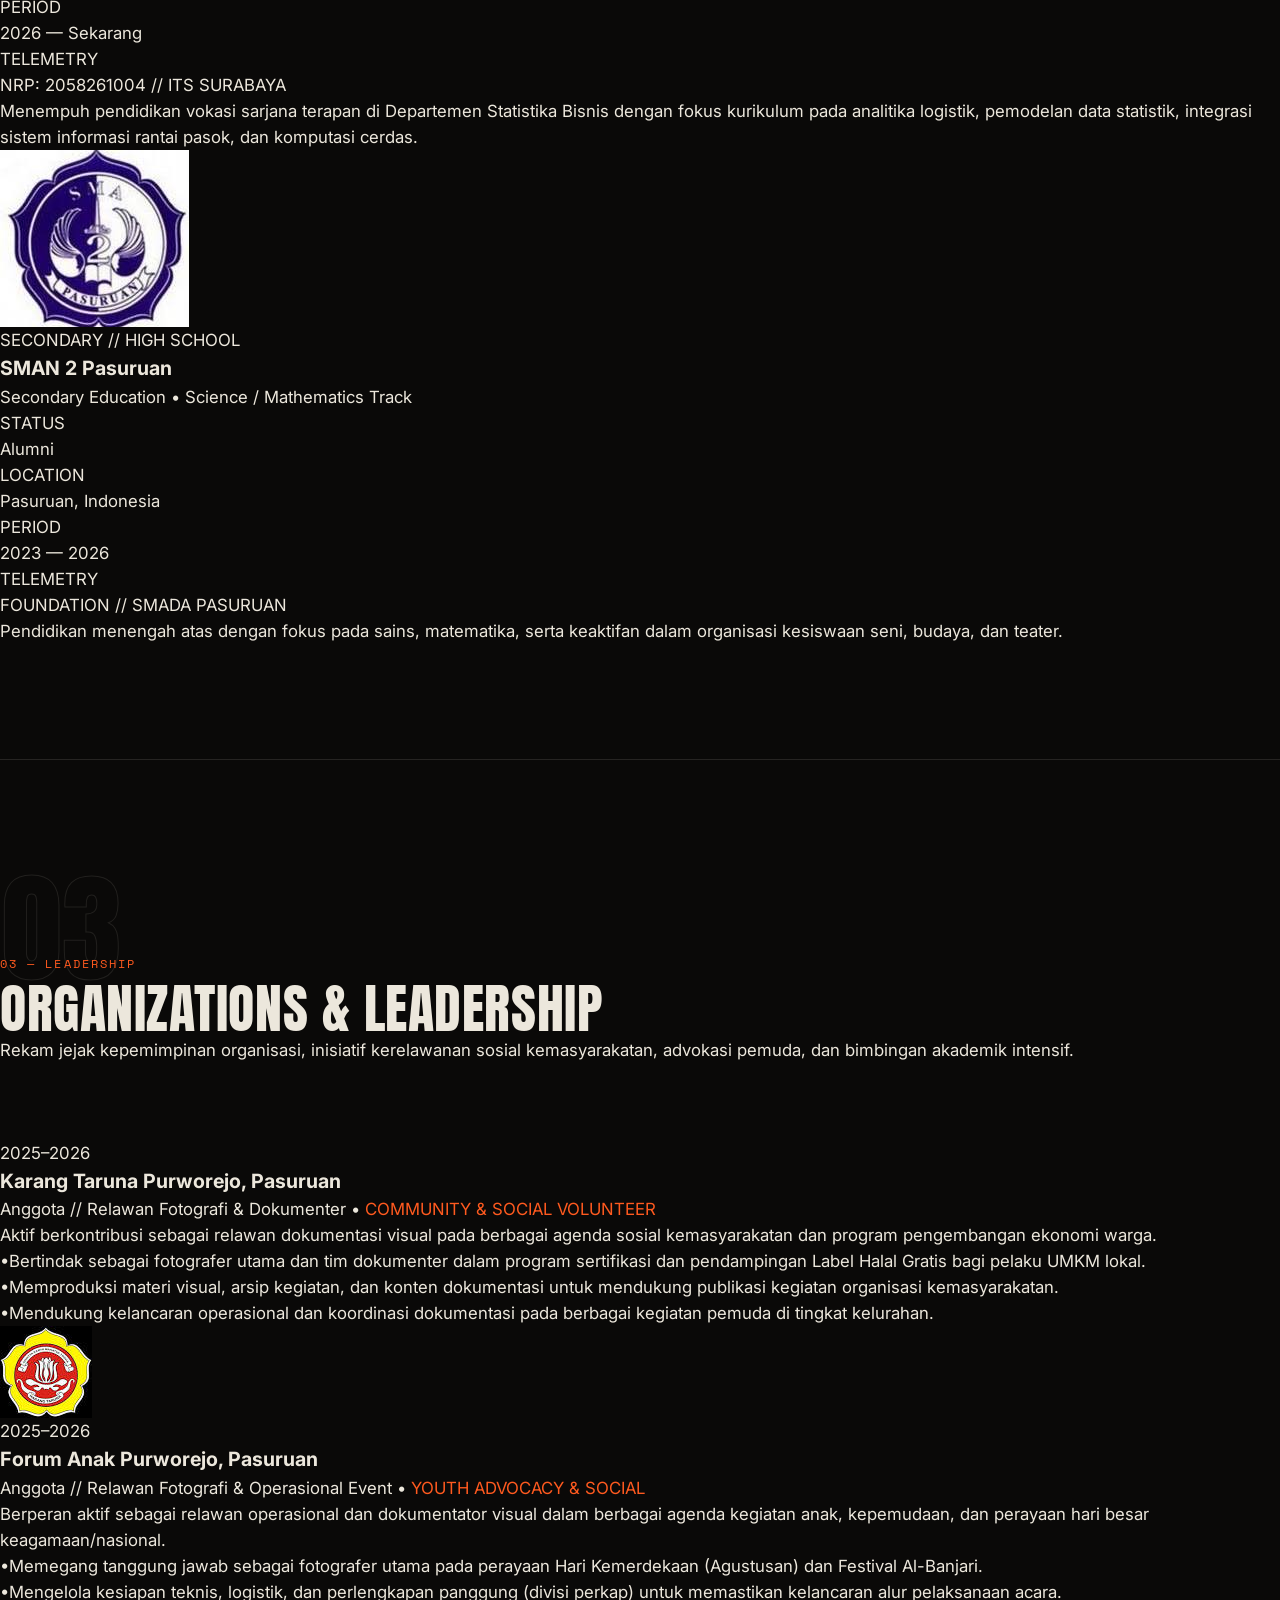
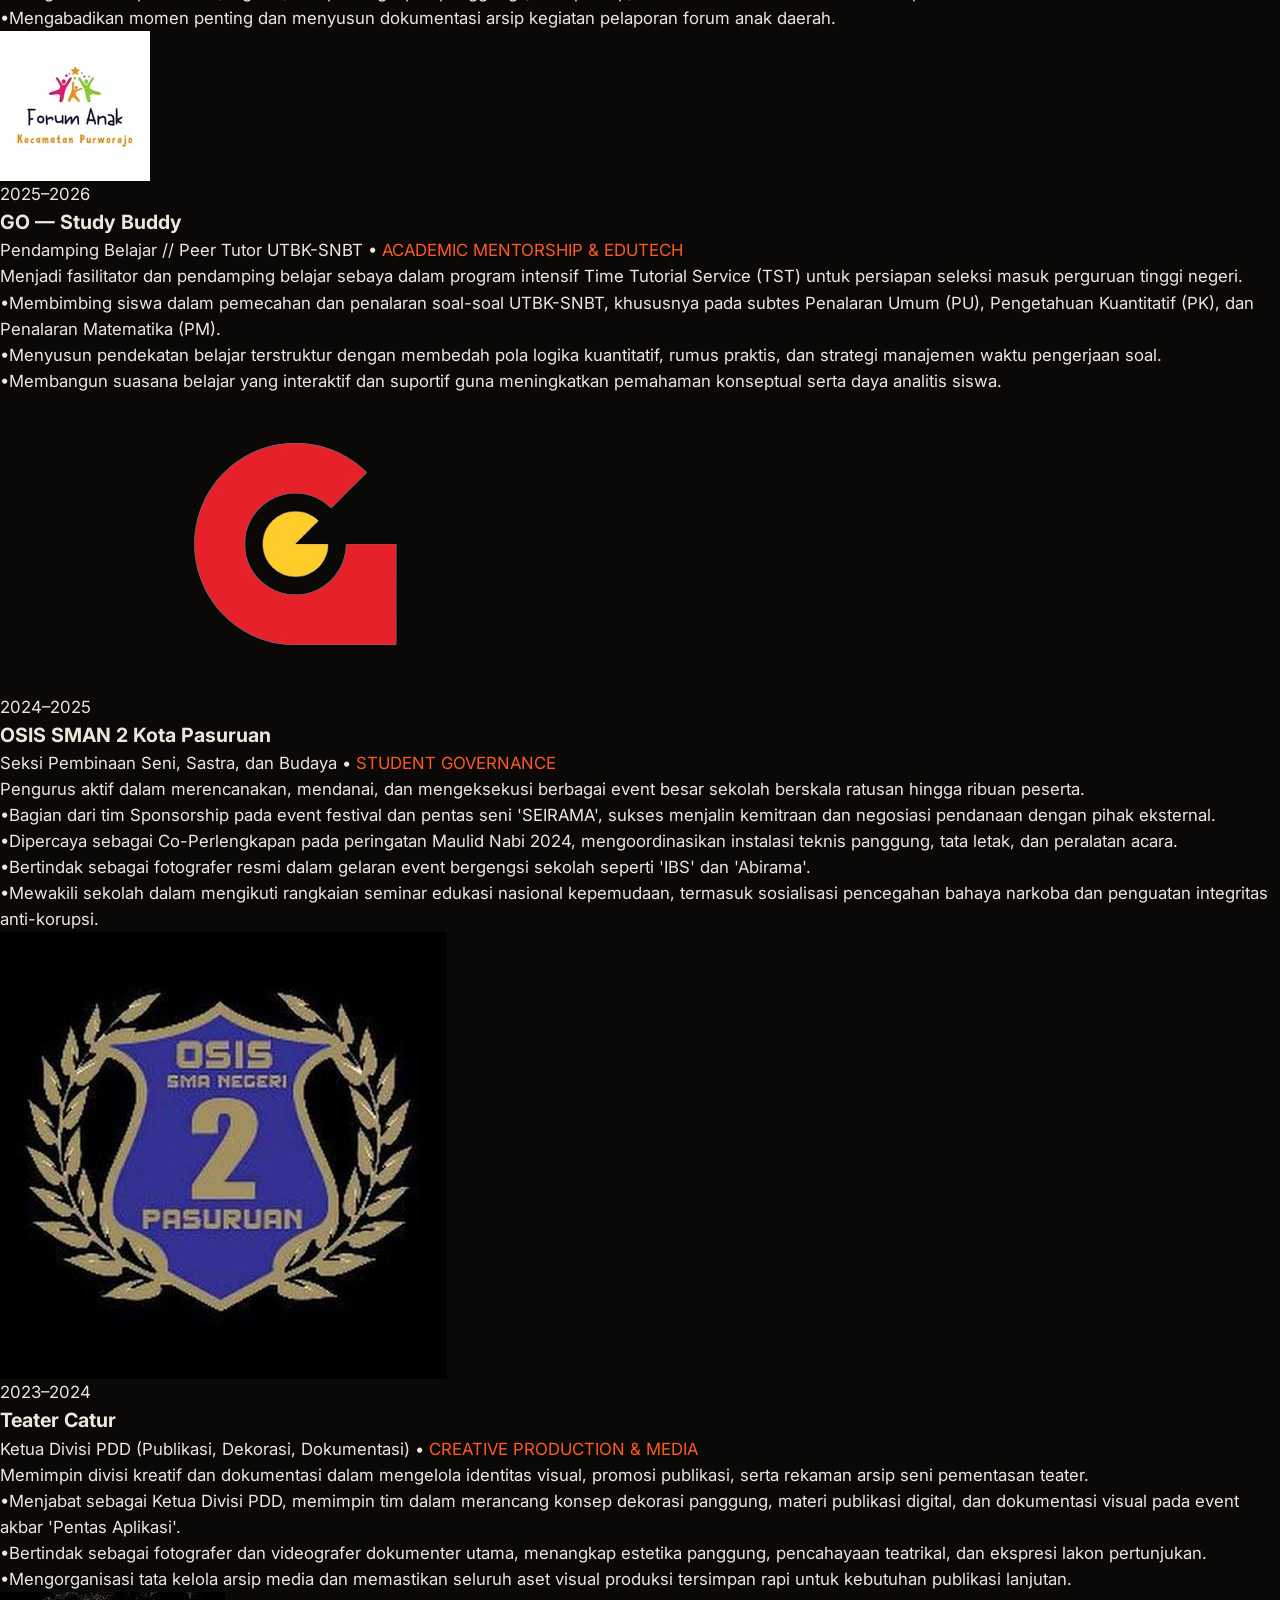
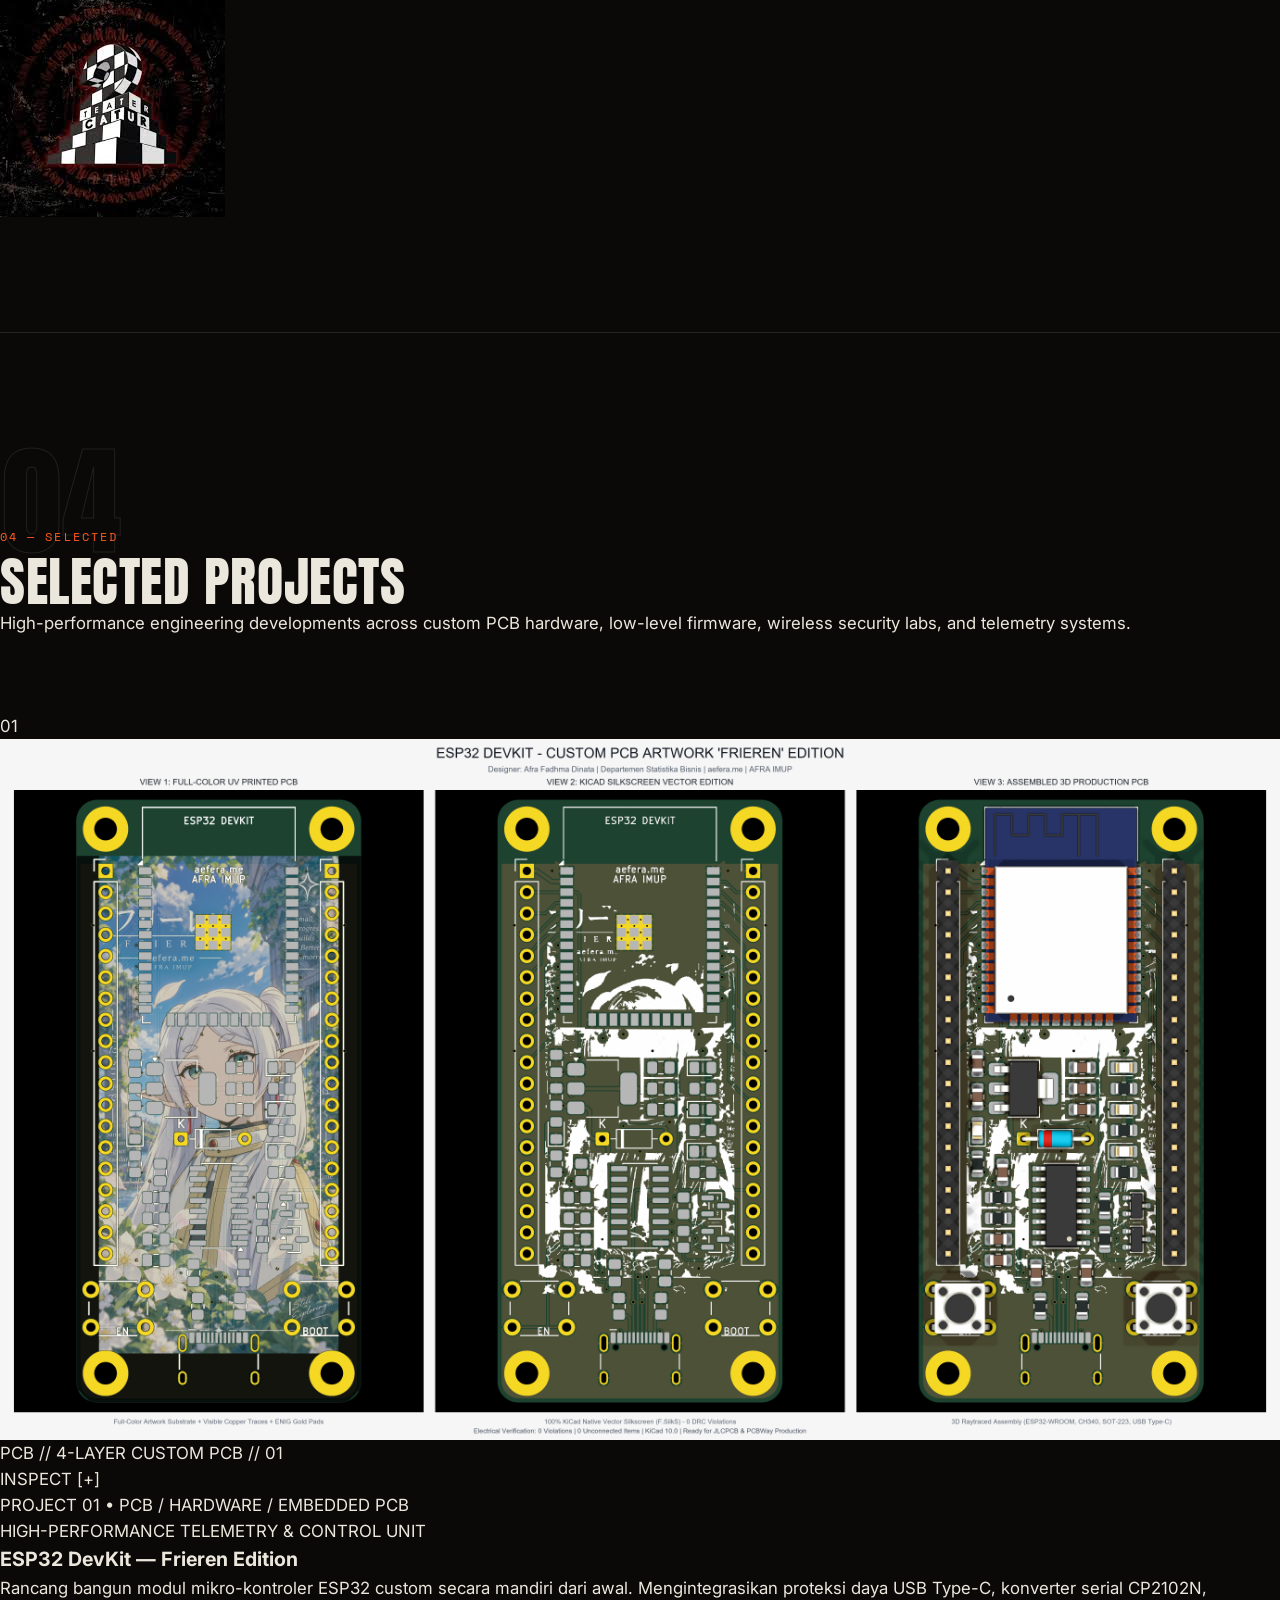
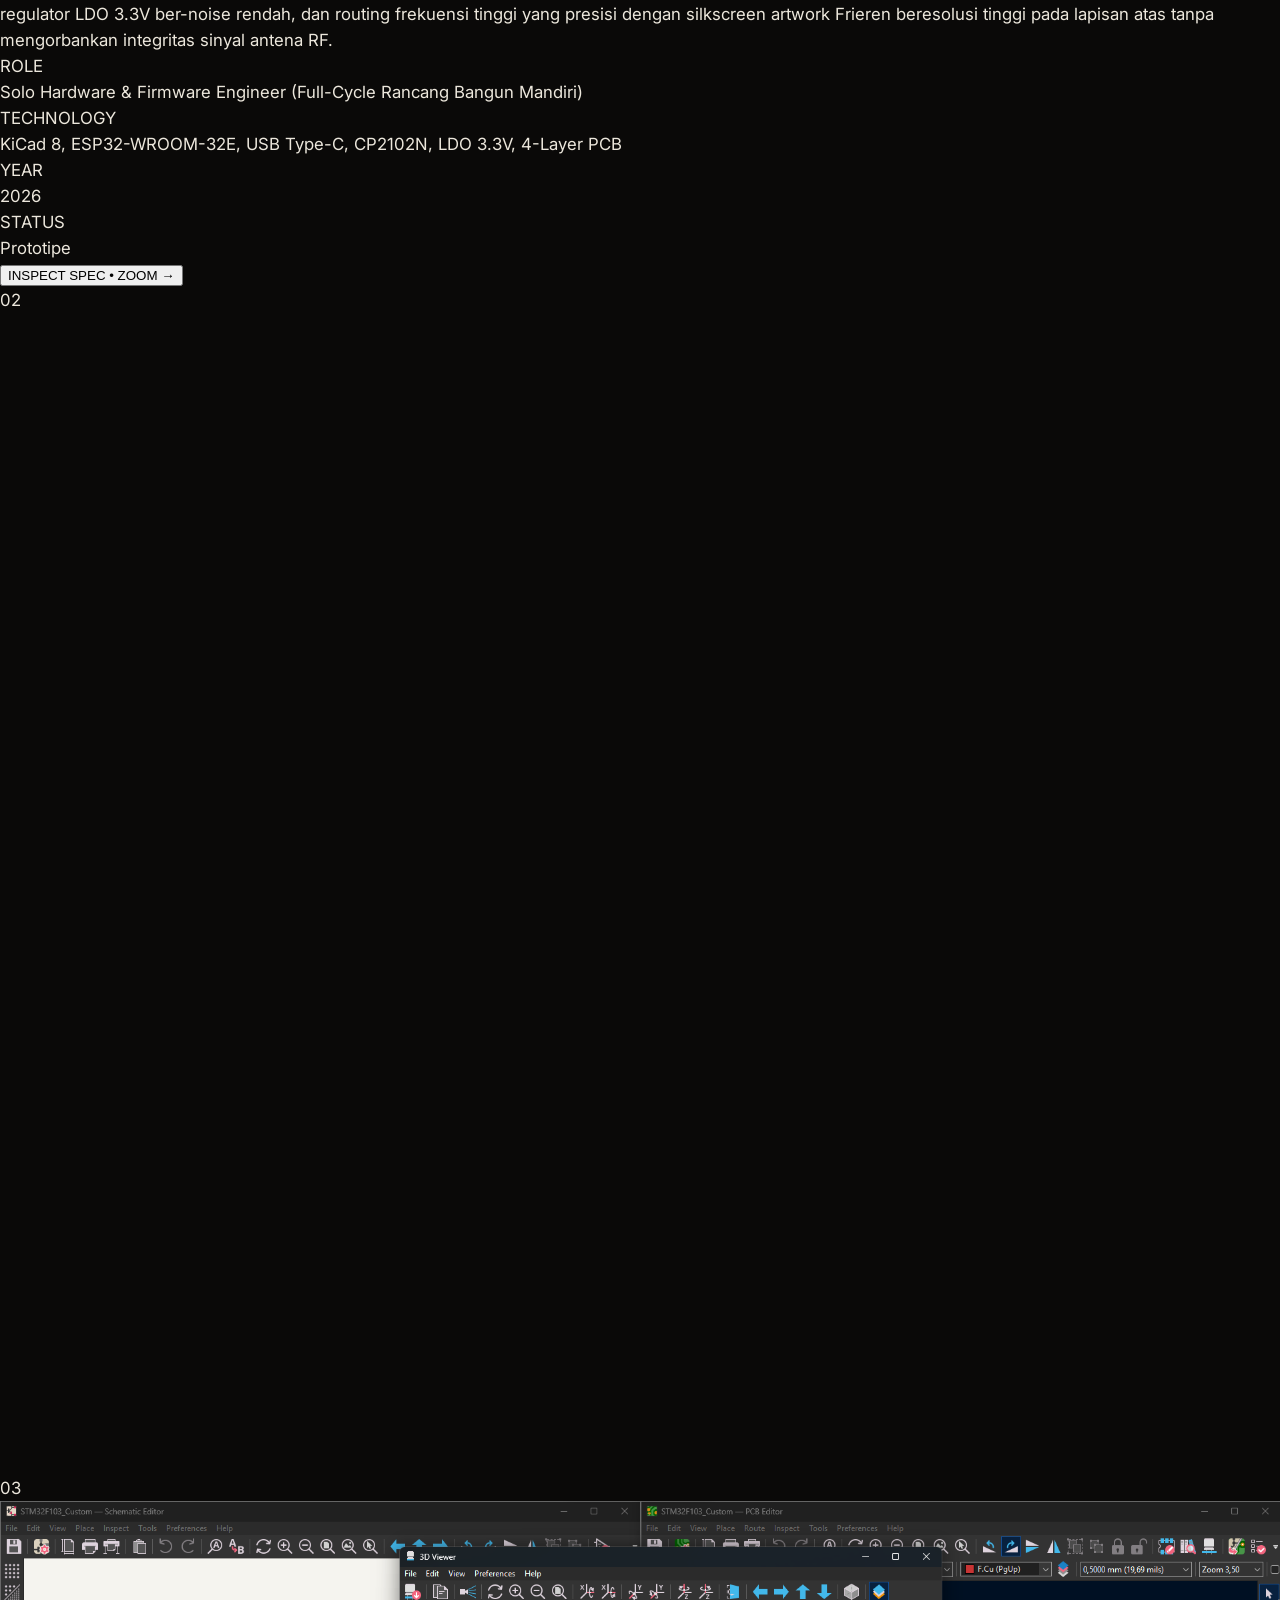
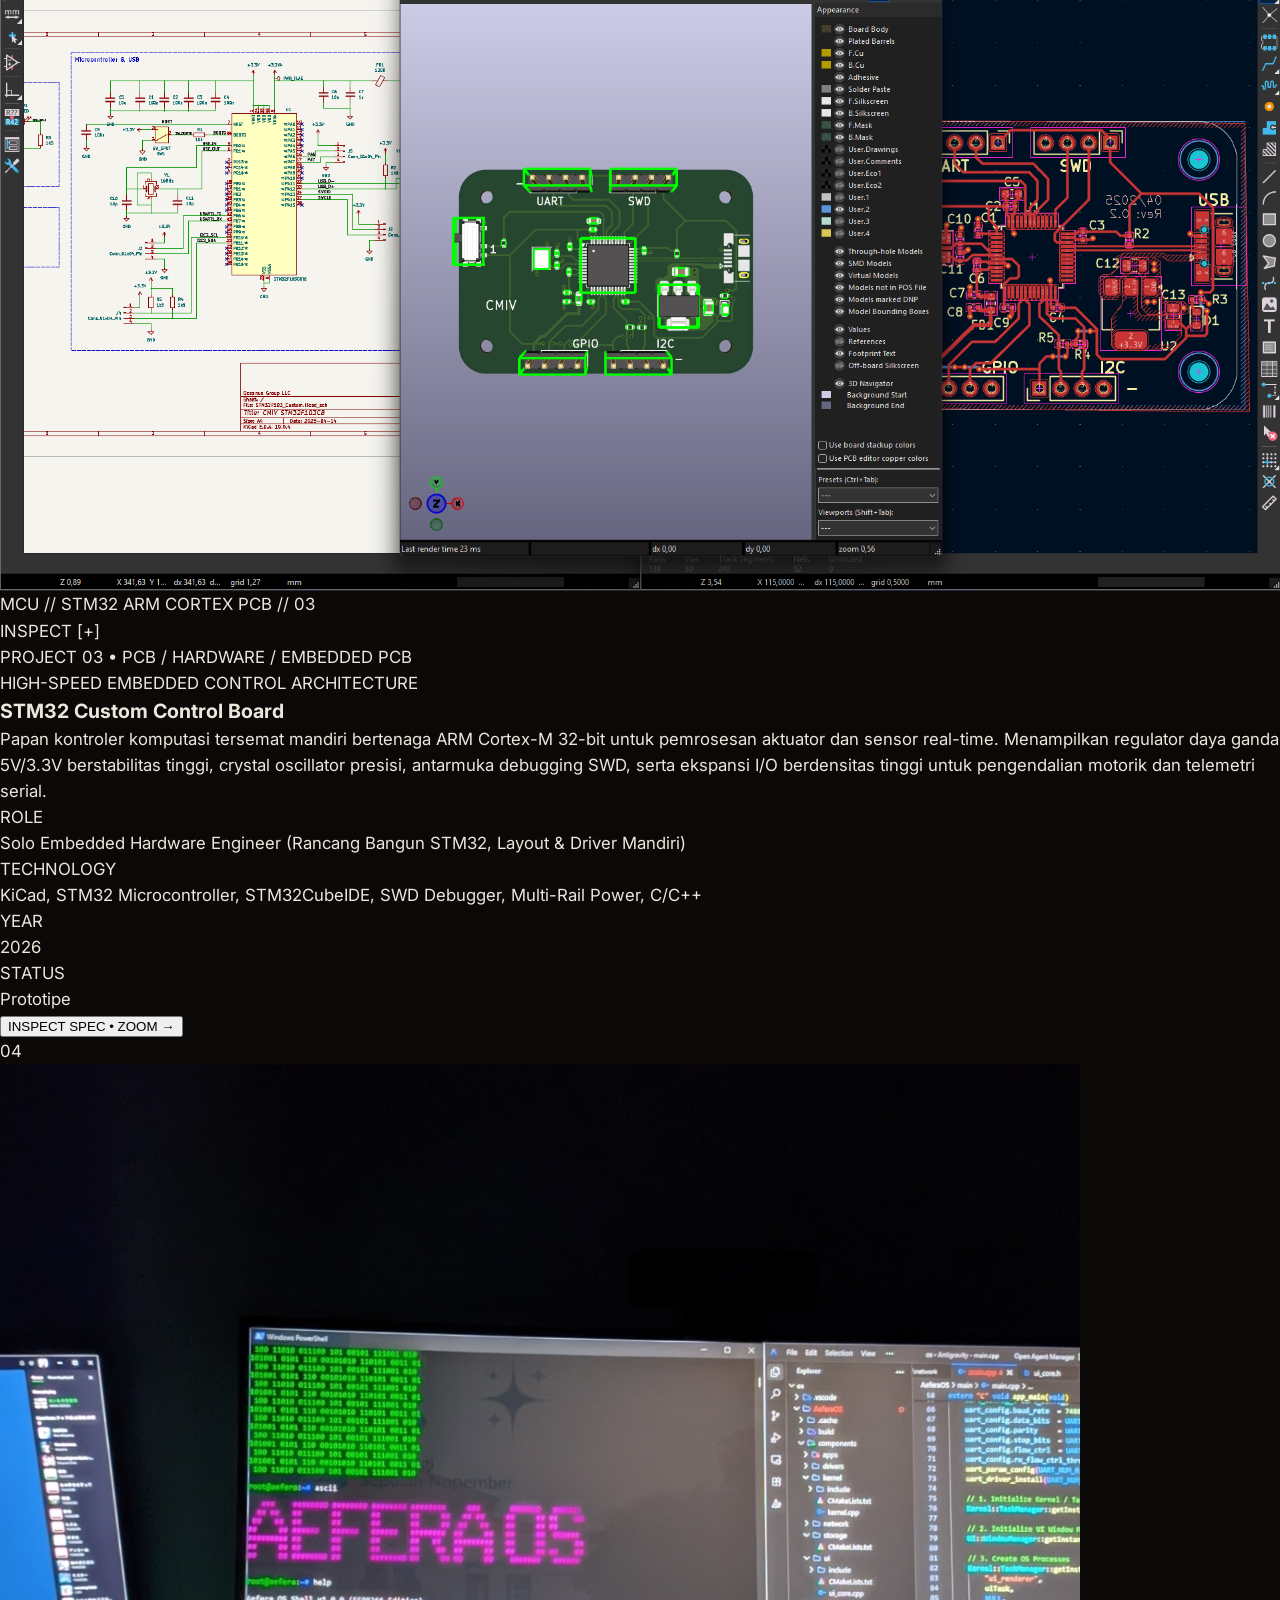
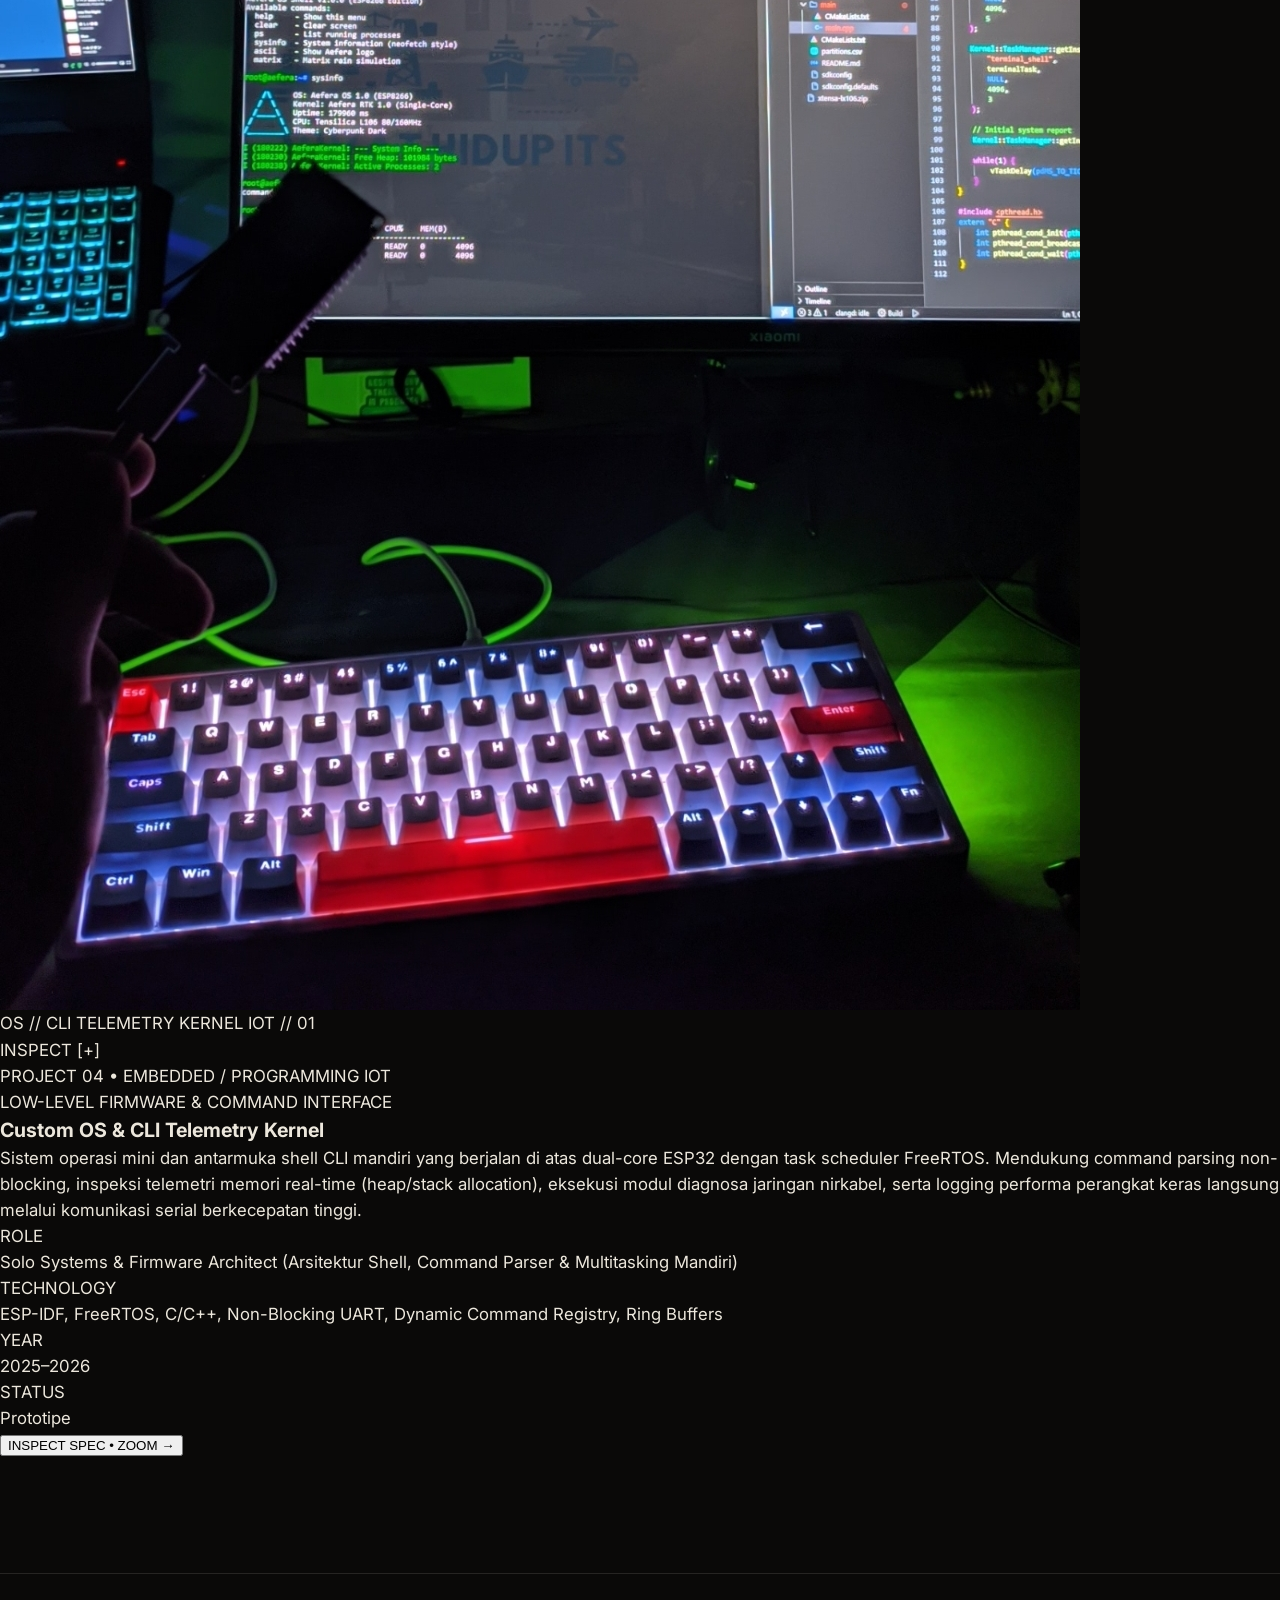
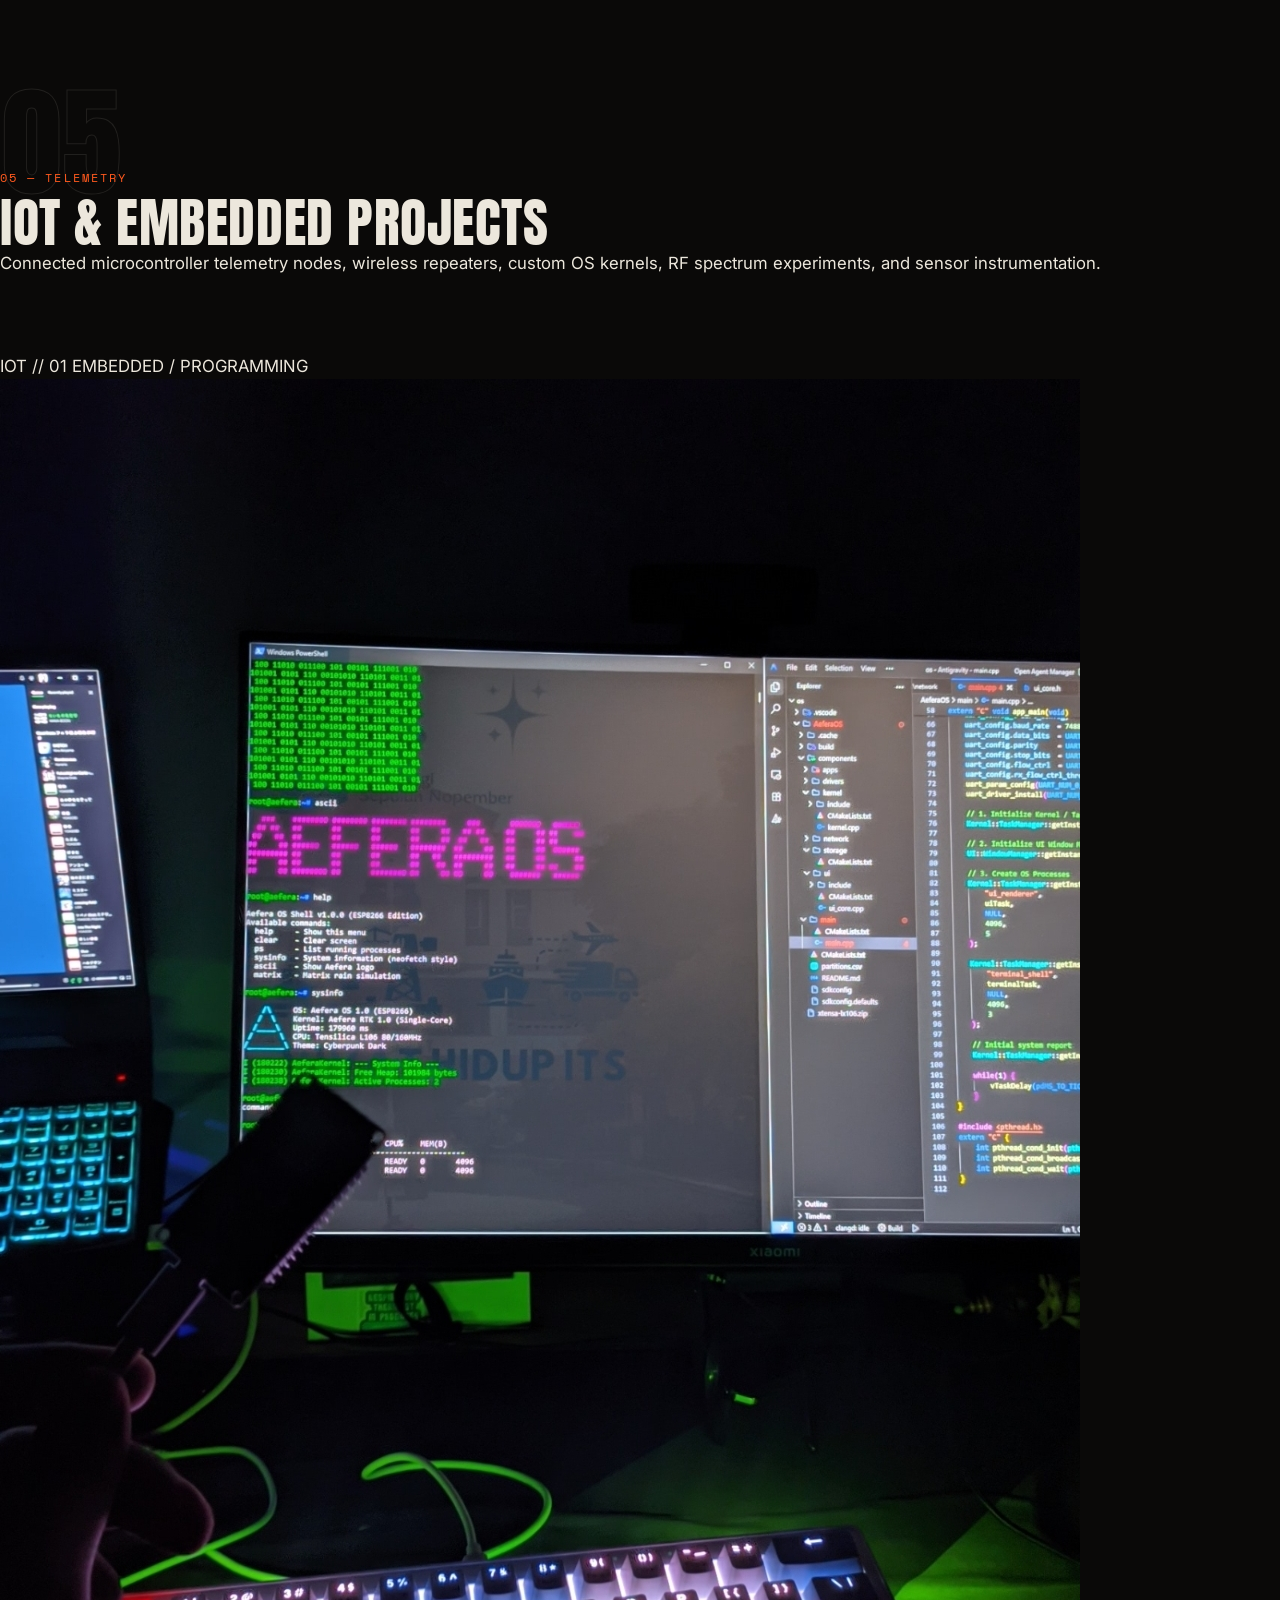
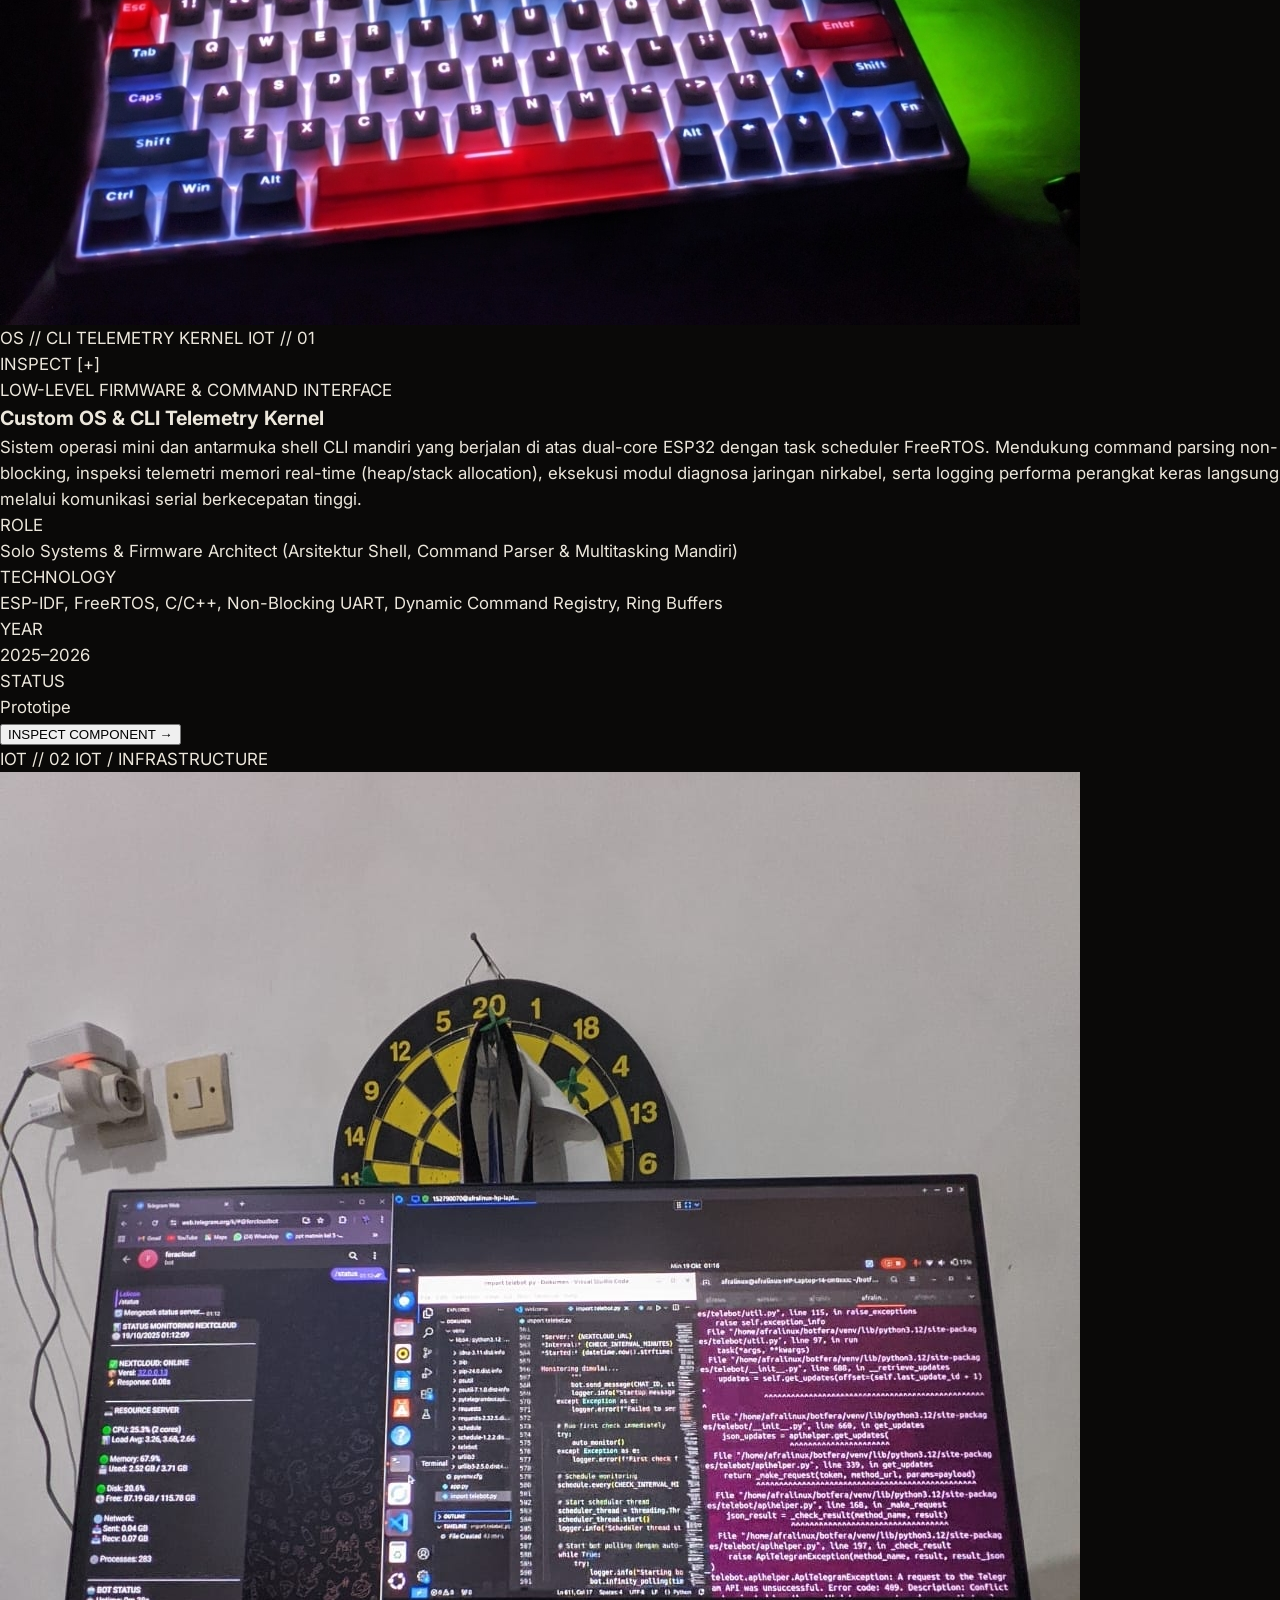
==== commit 979f541f: "Total overhaul of mobile and tablet responsiveness: fix layout collisions, watermark numbering, badg" ====
--- a/Engineering Portfolio — Template.html
+++ b/Engineering Portfolio — Template.html
@@ -12,7 +12,7 @@
   <link href="https://fonts.googleapis.com/css2?family=Anton&family=Space+Mono:ital,wght@0,400;0,700;1,400&family=Inter:wght@400;500;600;700;800&display=swap" rel="stylesheet" />
 
   <!-- Stylesheet -->
-  <link rel="stylesheet" href="css/style.css?v=16" />
+  <link rel="stylesheet" href="css/style.css?v=20" />
 </head>
 <body>
 
@@ -304,7 +304,7 @@
   </div>
 
   <!-- Scripts -->
-  <script src="js/data.js?v=11"></script>
-  <script src="js/main.js?v=11"></script>
+  <script src="js/data.js?v=20"></script>
+  <script src="js/main.js?v=20"></script>
 </body>
 </html>
--- a/css/style.css
+++ b/css/style.css
@@ -317,6 +317,7 @@
   pointer-events: none;
 }
 
+.mobile-nav-drawer.open,
 .mobile-nav-drawer.is-open {
   transform: translateY(0);
   visibility: visible;
@@ -487,42 +488,37 @@
 .section-num {
   font-family: var(--font-display);
   font-weight: 400;
-  font-size: clamp(4.5rem, 13vw, 11rem);
-  line-height: 0.85;
+  font-size: clamp(3.8rem, 10.5vw, 7.5rem);
+  line-height: 0.82;
   color: transparent;
-  -webkit-text-stroke: 1.5px rgba(255, 255, 255, 0.5);
+  -webkit-text-stroke: 1px rgba(236, 231, 220, 0.16);
   position: absolute;
-  top: clamp(4px, 1vw, 12px);
-  left: clamp(2px, 0.5vw, 10px);
+  top: 4px;
+  left: 2px;
   z-index: 0;
   user-select: none;
   pointer-events: none;
   letter-spacing: 0.01em;
-  opacity: 1;
+  opacity: 0.65;
 }
 .section-title-row {
   position: relative;
   z-index: 1;
   display: flex;
-  align-items: baseline;
-  gap: 20px;
-  flex-wrap: wrap;
-  padding-top: clamp(40px, 6.5vw, 76px);
+  flex-direction: column;
+  align-items: flex-start;
+  gap: 8px;
+  padding-top: clamp(28px, 4.5vw, 48px);
 }
 @media (max-width: 900px) {
   .section-title-row {
-    flex-direction: column;
-    align-items: flex-start;
-    gap: 8px;
-    padding-top: clamp(28px, 5vw, 44px);
+    gap: 6px;
+    padding-top: clamp(24px, 4vw, 40px);
   }
   .section-num {
-    font-size: clamp(3.4rem, 11vw, 5.6rem);
-    -webkit-text-stroke: 1px rgba(255, 255, 255, 0.35);
-  }
-  .section-title {
-    font-size: clamp(1.75rem, 5.5vw, 2.6rem);
-    line-height: 1.05;
+    font-size: clamp(3.2rem, 10vw, 5.2rem);
+    -webkit-text-stroke: 1px rgba(236, 231, 220, 0.14);
+    opacity: 0.55;
   }
 }
 .section-tag {
@@ -530,12 +526,12 @@
   color: var(--accent); text-transform: uppercase; display: flex; align-items: center; gap: 8px;
 }
 .section-tag::before {
-  display: none;
+  display: none !important;
 }
 .section-title {
   font-family: var(--font-display); font-weight: 400; letter-spacing: 0.01em;
-  font-size: var(--fs-h1); line-height: 0.96; text-transform: uppercase;
-}
+  font-size: clamp(1.8rem, 4.8vw, 3.4rem); line-height: 1.02; text-transform: uppercase;
+  word-break: break-word;
 .section-intro {
   position: relative; z-index: 1; margin-top: 16px; max-width: 58ch;
   color: var(--paper-dim); font-size: var(--fs-body); line-height: 1.6;
@@ -805,10 +801,12 @@
   color: var(--paper); background: rgba(10,9,8,0.85); padding: 3px 8px;
   border: 1px solid var(--line-strong); backdrop-filter: blur(4px);
   display: flex; align-items: center; gap: 6px; text-transform: uppercase;
+  max-width: calc(100% - 24px); overflow: hidden; text-overflow: ellipsis; white-space: nowrap;
 }
 .media-frame .mf-tag::before {
   content: ''; width: 5px; height: 5px; border-radius: 50%;
   background: var(--accent); box-shadow: 0 0 6px var(--accent);
+  flex-shrink: 0;
 }
 .media-frame .mf-hud-top {
   position: absolute; top: 10px; right: 10px; z-index: 4;
@@ -816,6 +814,7 @@
   color: var(--accent-hot); background: rgba(10,9,8,0.88); padding: 3px 8px;
   border: 1px solid rgba(255,90,31,0.3); backdrop-filter: blur(4px);
   text-transform: uppercase;
+  max-width: calc(100% - 24px); overflow: hidden; text-overflow: ellipsis; white-space: nowrap;
 }
 
 /* Hover scanner beam sweep */
@@ -1040,10 +1039,10 @@
   .timeline { margin-left: 2px; }
   .tl-item { padding: 0 0 38px 20px; }
   .tl-item::before { left: -4px; width: 7px; height: 7px; }
-  .tl-top { gap: 8px; }
+  .tl-top { flex-direction: column; align-items: flex-start; gap: 4px; }
   .tl-org { font-size: clamp(1.2rem, 3.5vw, 1.6rem); }
   .tl-body { grid-template-columns: 1fr; gap: 14px; }
-  .tl-mark, .tl-mark-monogram { width: 72px; height: 72px; }
+  .tl-mark, .tl-mark-monogram { order: -1; width: 68px; height: 68px; margin-bottom: 4px; }
 }
 
 .tl-desc .tl-lead {
@@ -1836,44 +1835,54 @@
   display: flex;
   justify-content: space-between;
   align-items: center;
-  padding: 8px 12px;
+  gap: 8px;
+  padding: 8px 10px;
   background: rgba(14, 13, 11, 0.95);
   backdrop-filter: blur(4px);
   border-bottom: 1px solid var(--line);
   font-family: var(--font-mono);
   font-size: 9.5px;
-  letter-spacing: 0.12em;
+  letter-spacing: 0.1em;
   color: var(--paper-dim);
 }
 
 .cert-header-left {
   display: flex;
   align-items: center;
-  gap: 8px;
+  gap: 6px;
+  min-width: 0;
+  overflow: hidden;
 }
 
 .cert-num {
   font-weight: 700;
   color: var(--paper);
+  flex-shrink: 0;
 }
 
 .cert-header-right {
   display: flex;
   align-items: center;
-  gap: 8px;
+  gap: 6px;
+  flex-shrink: 0;
 }
 
 .cert-tag {
   color: var(--accent);
   font-weight: 700;
-  letter-spacing: 0.1em;
+  letter-spacing: 0.08em;
+  font-size: 8.5px;
+  white-space: nowrap;
+  overflow: hidden;
+  text-overflow: ellipsis;
+  max-width: 140px;
 }
 
 .cert-pdf-badge {
   display: inline-flex;
   align-items: center;
-  padding: 2px 7px;
-  font-size: 9px;
+  padding: 2px 6px;
+  font-size: 8.5px;
   font-family: var(--font-mono);
   letter-spacing: 0.08em;
   color: var(--paper);
@@ -1883,6 +1892,7 @@
   text-decoration: none;
   transition: all .2s ease;
   z-index: 5;
+  white-space: nowrap;
 }
 
 .cert-pdf-badge:hover {
@@ -2195,11 +2205,13 @@
 }
 .lightbox-nav-btn:hover { background: var(--accent); color: var(--ink); border-color: var(--accent); }
 
-@media (max-width: 900px) {
+@media (max-width: 1080px) {
   .site-footer {
-    padding-bottom: 56px;
+    padding-bottom: calc(88px + env(safe-area-inset-bottom, 16px));
     flex-direction: column;
-    gap: 8px;
+    gap: 10px;
+    text-align: center;
+    align-items: center;
   }
 }
 
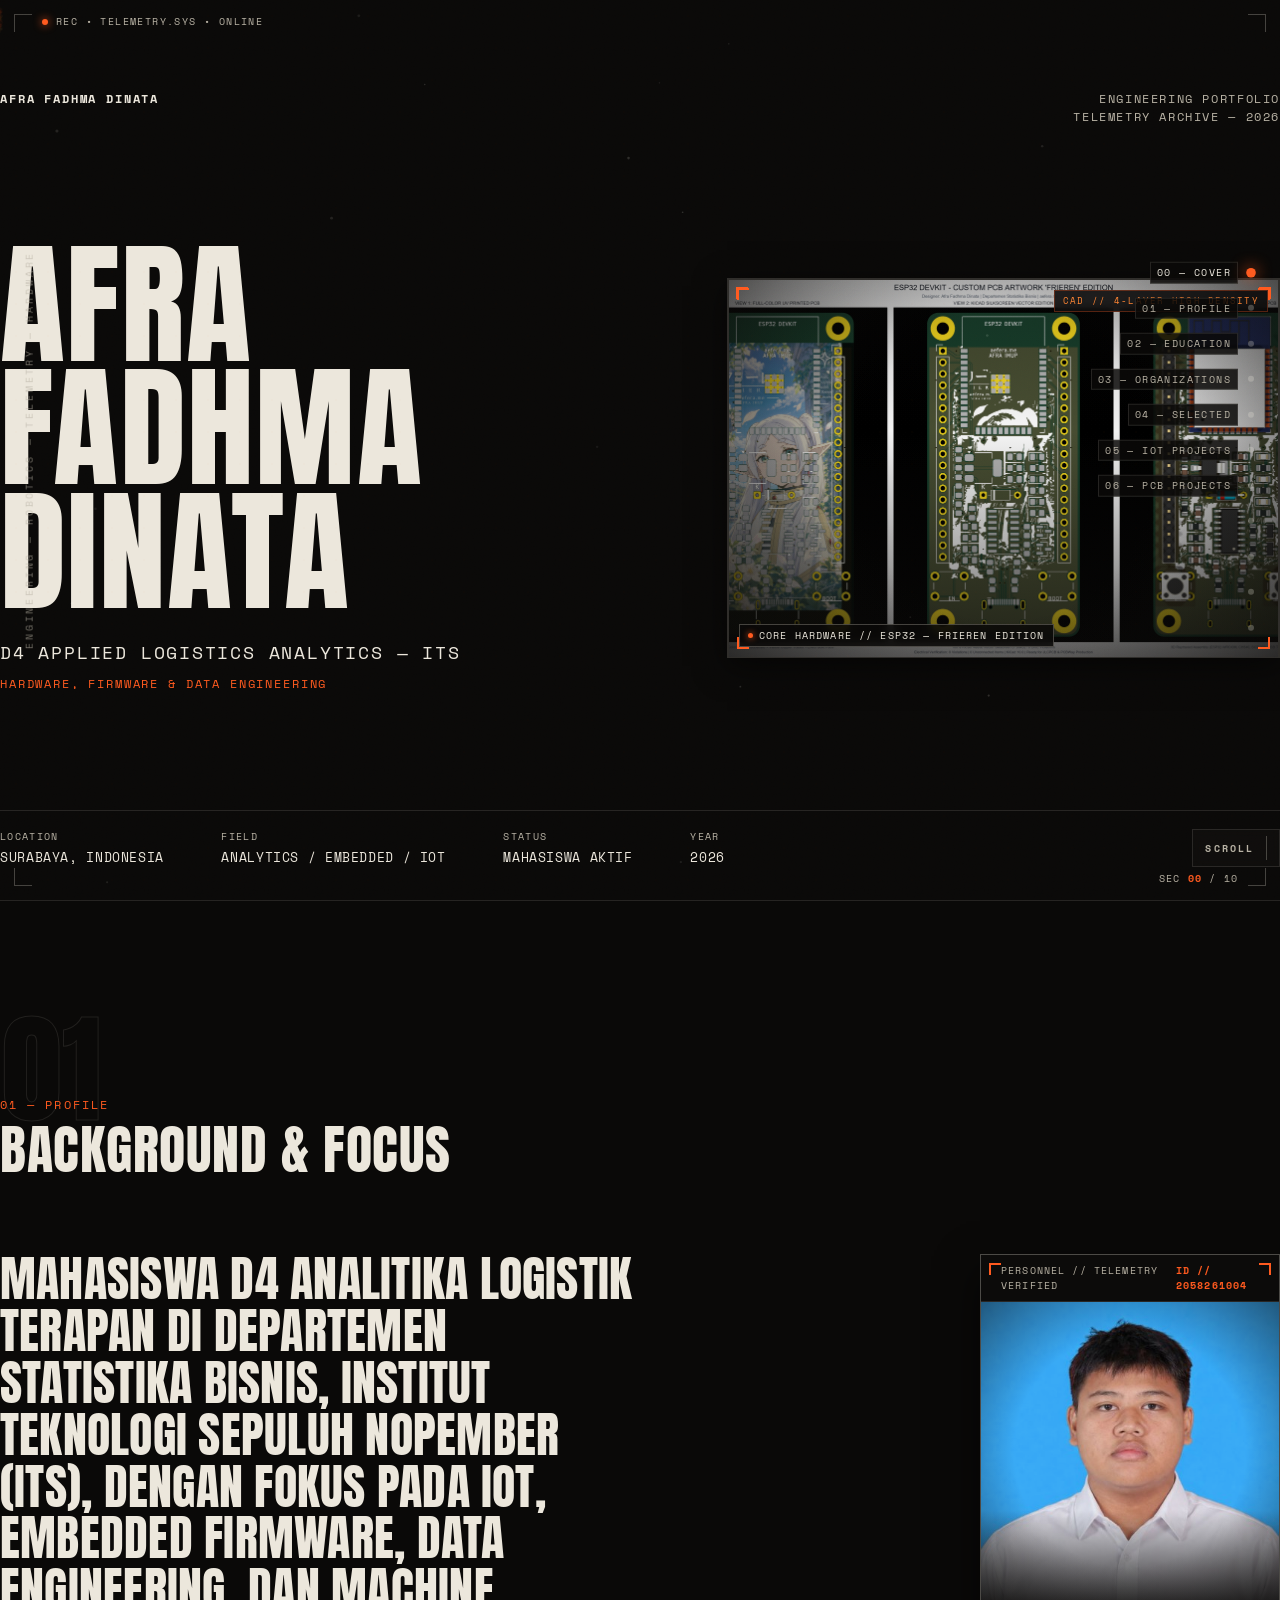
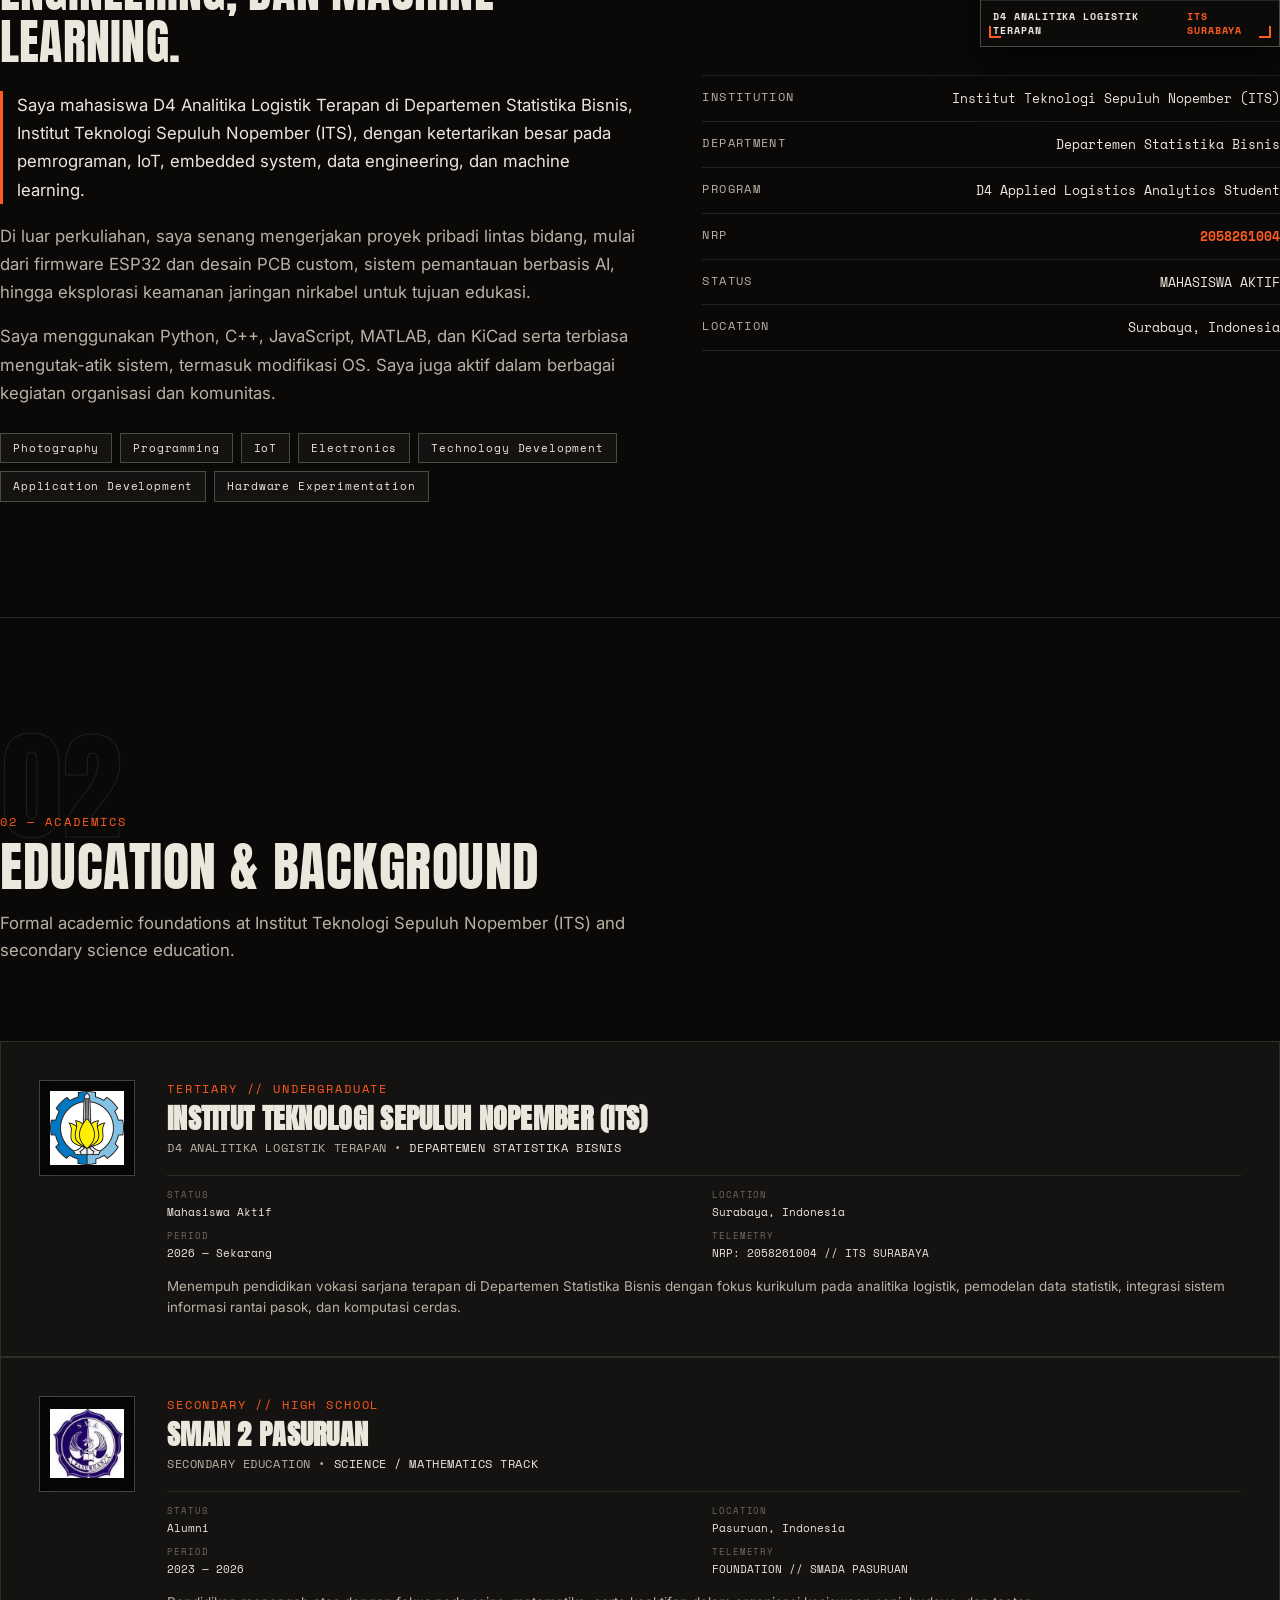
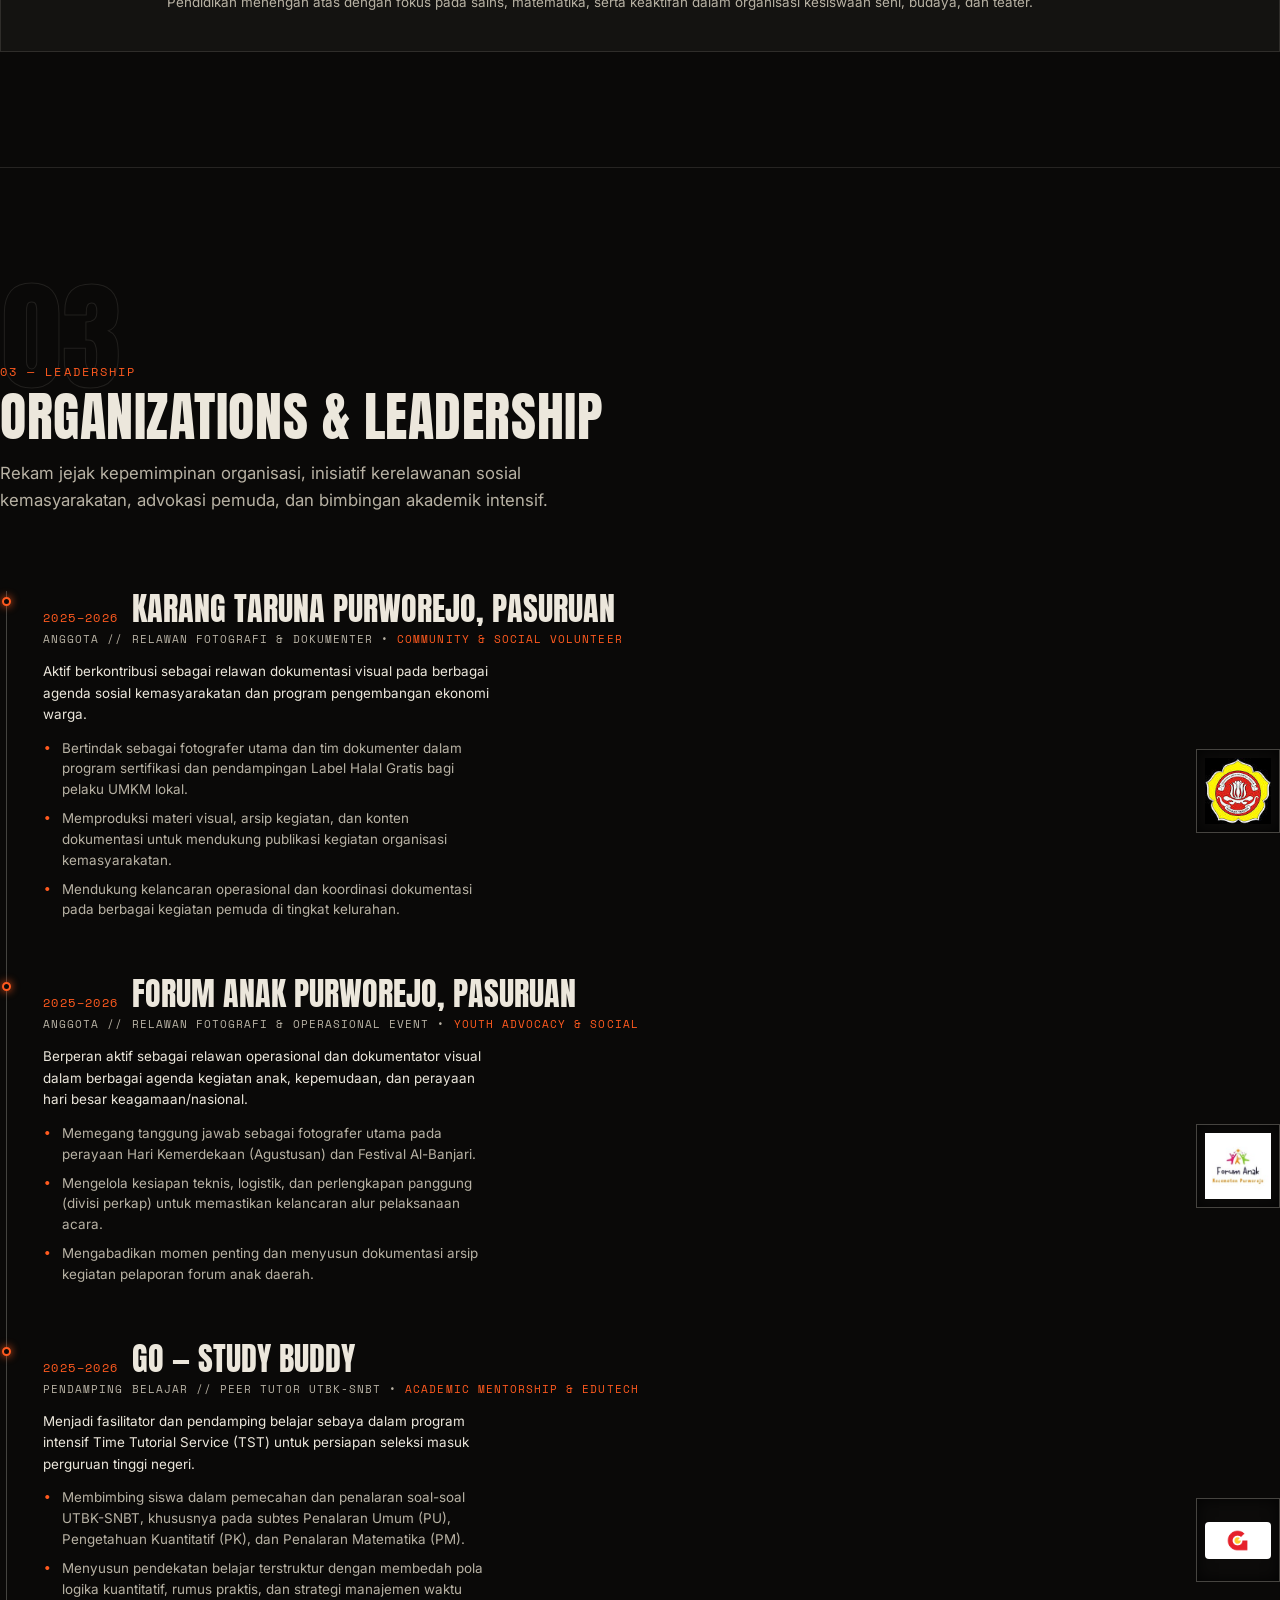
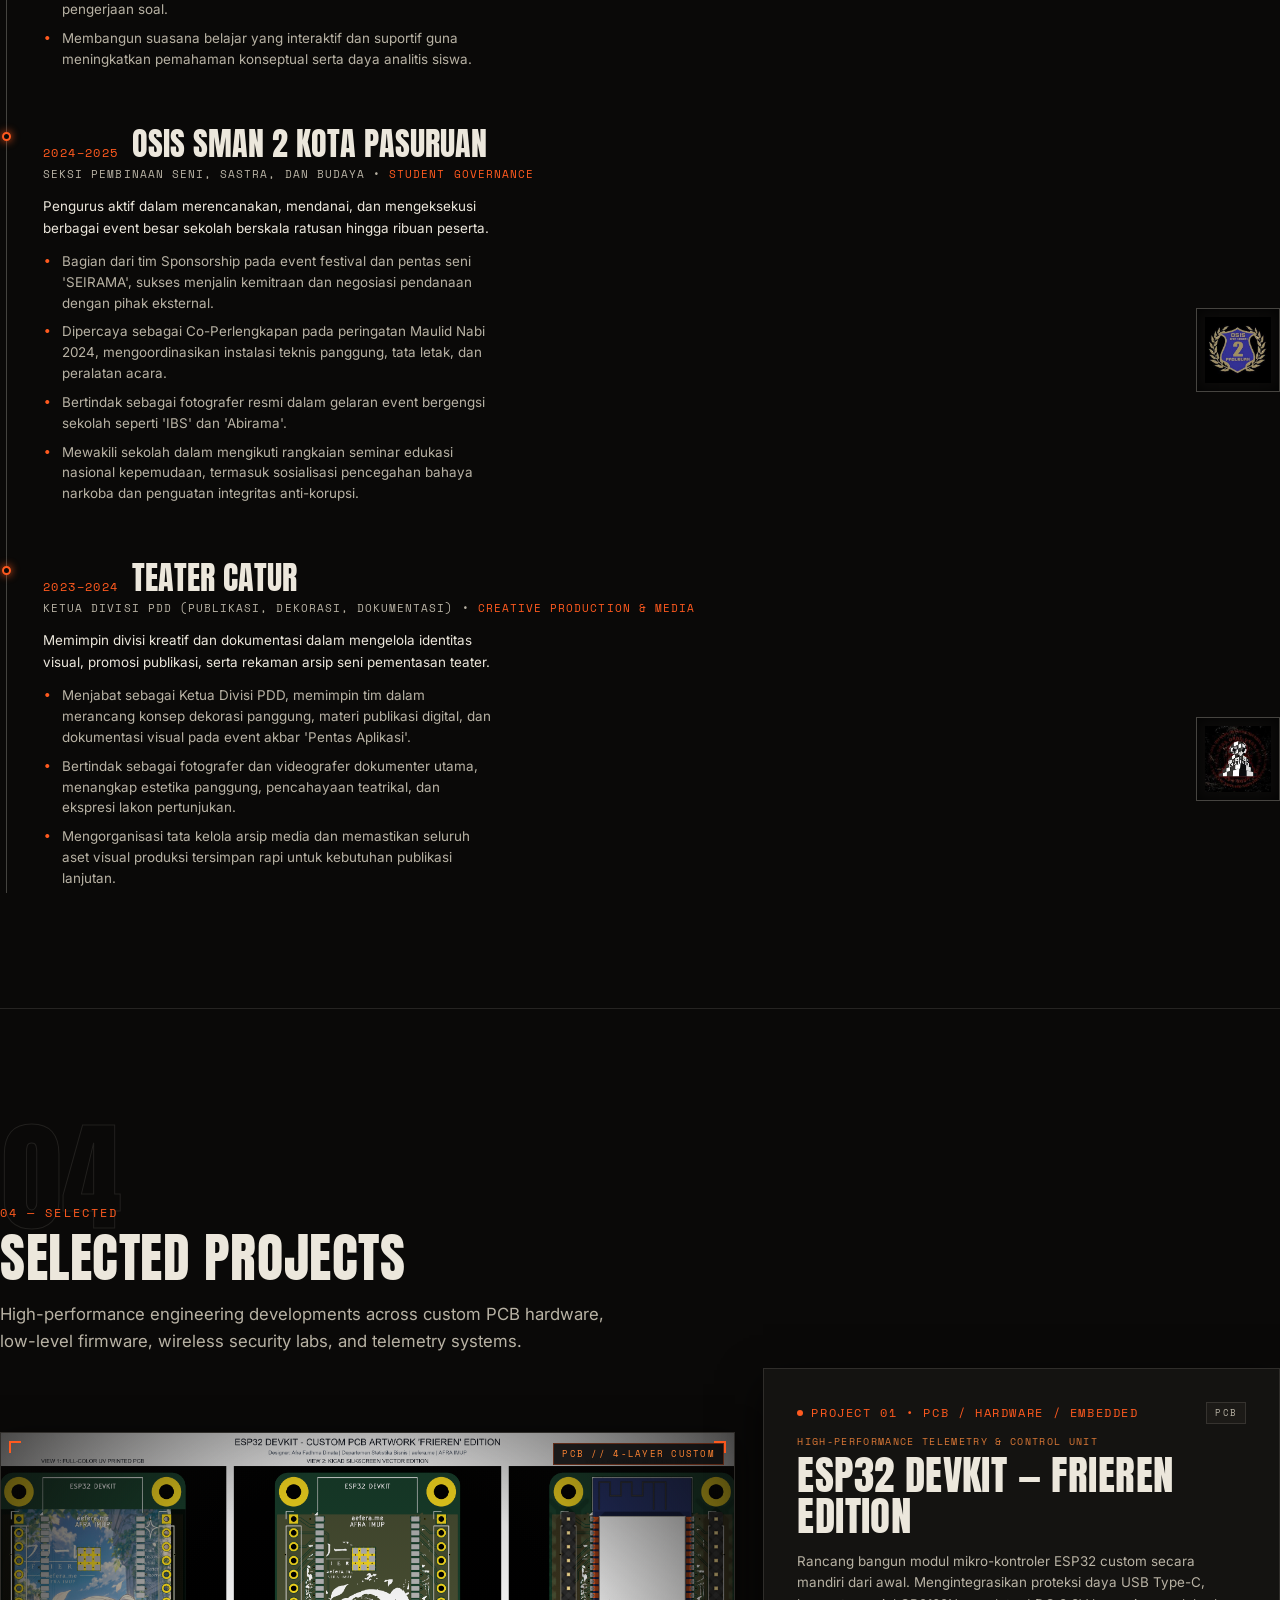
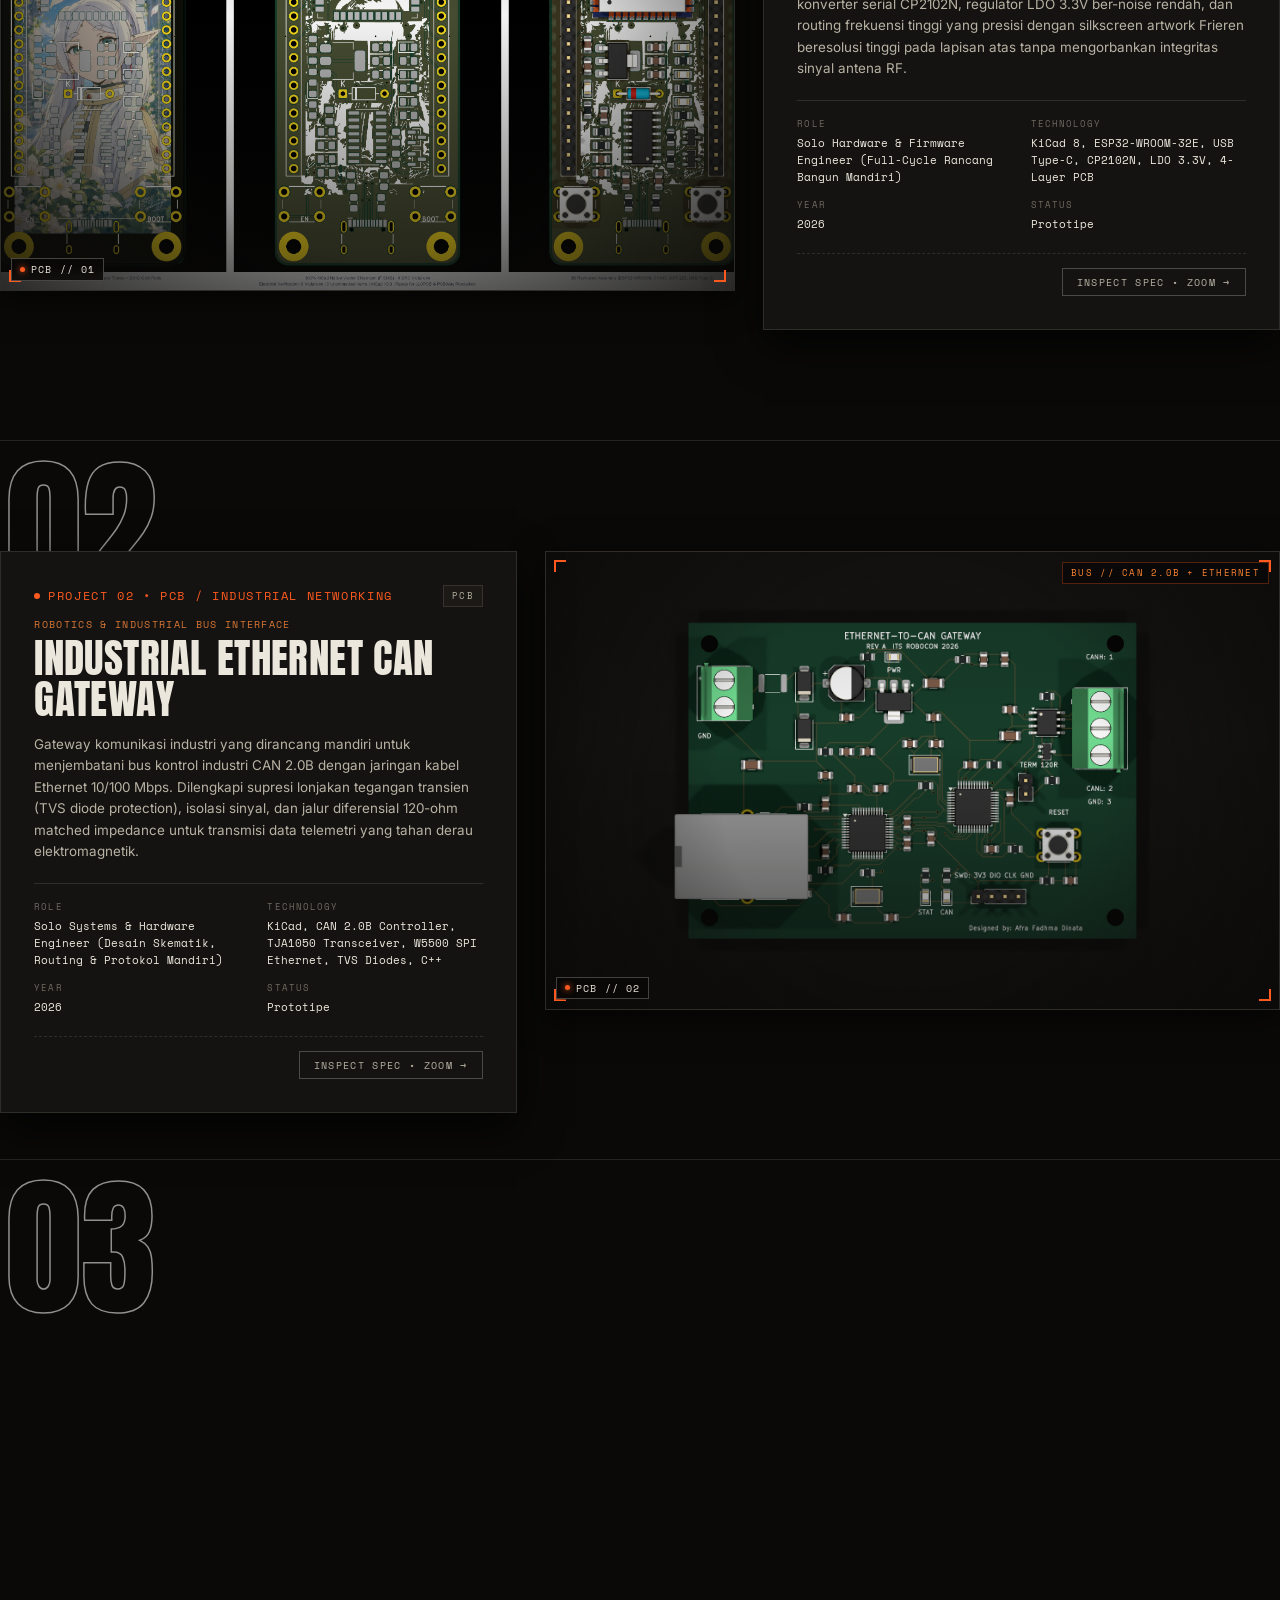
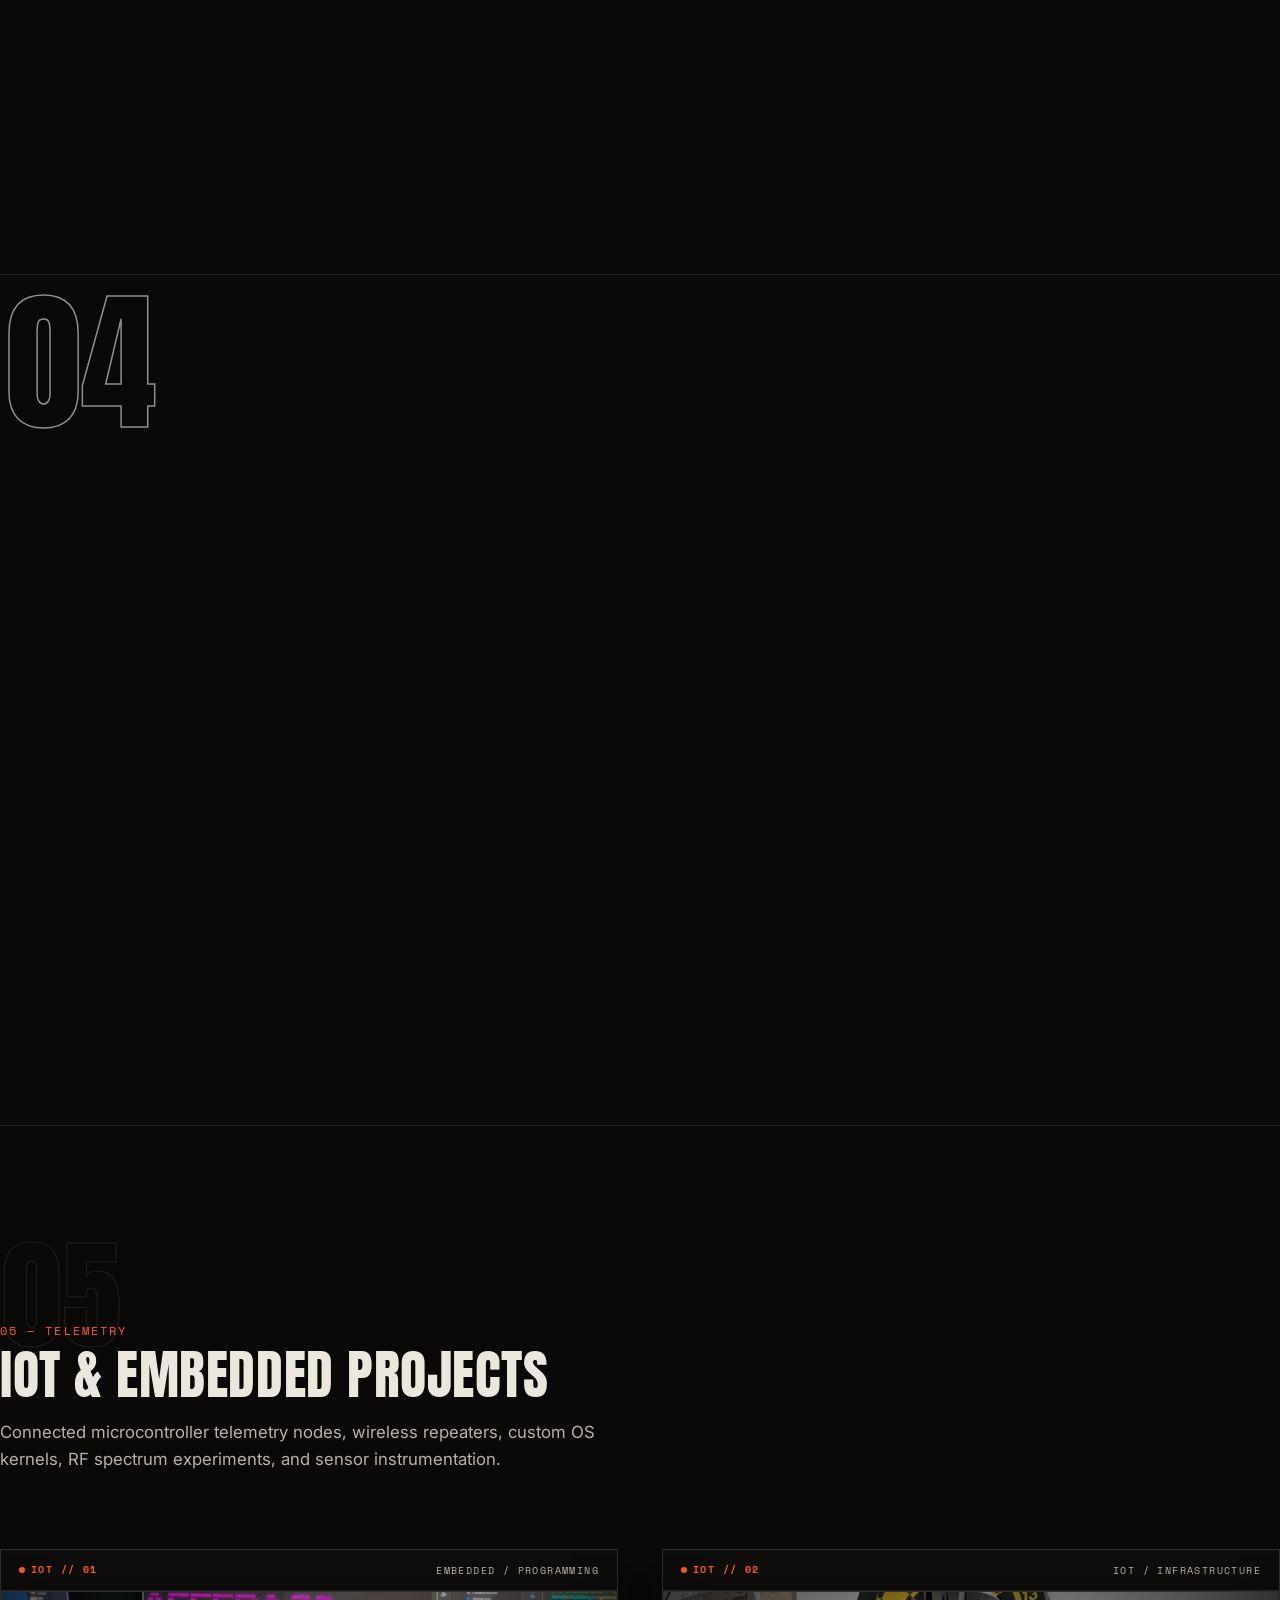
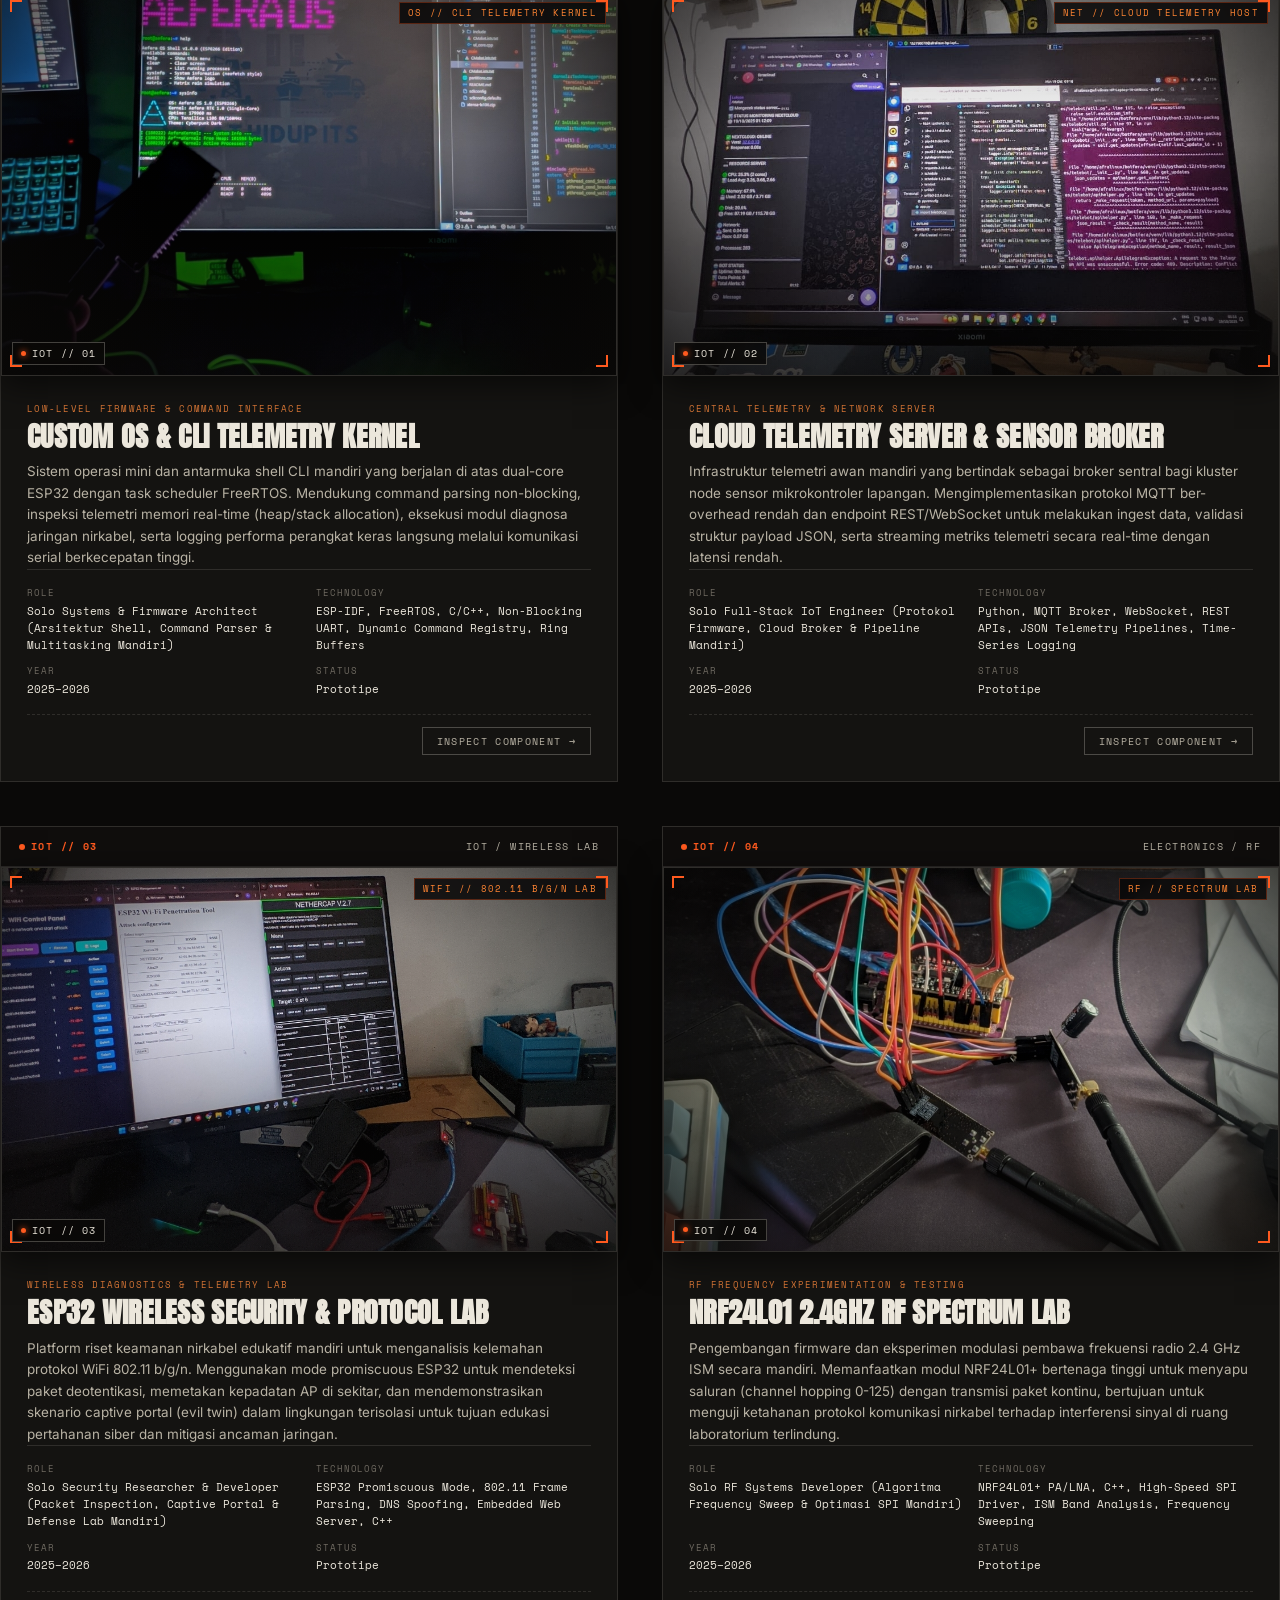
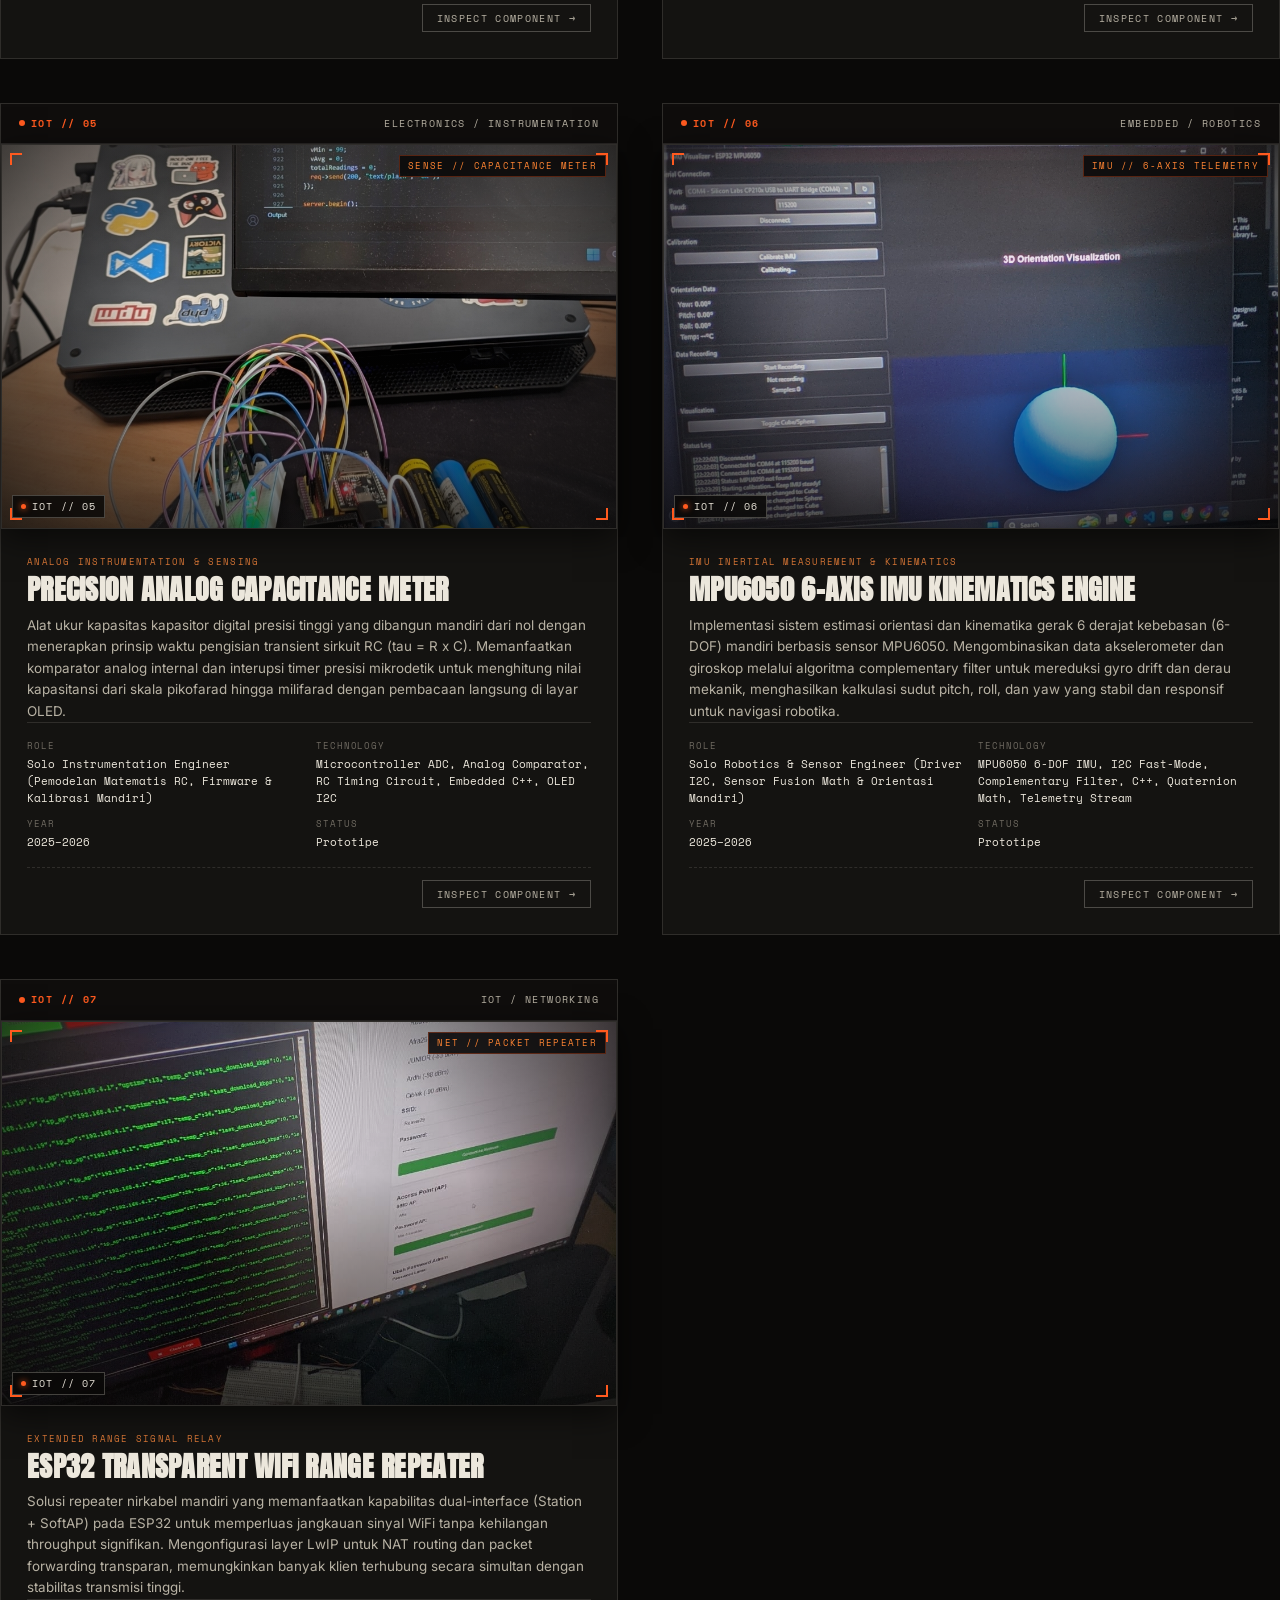
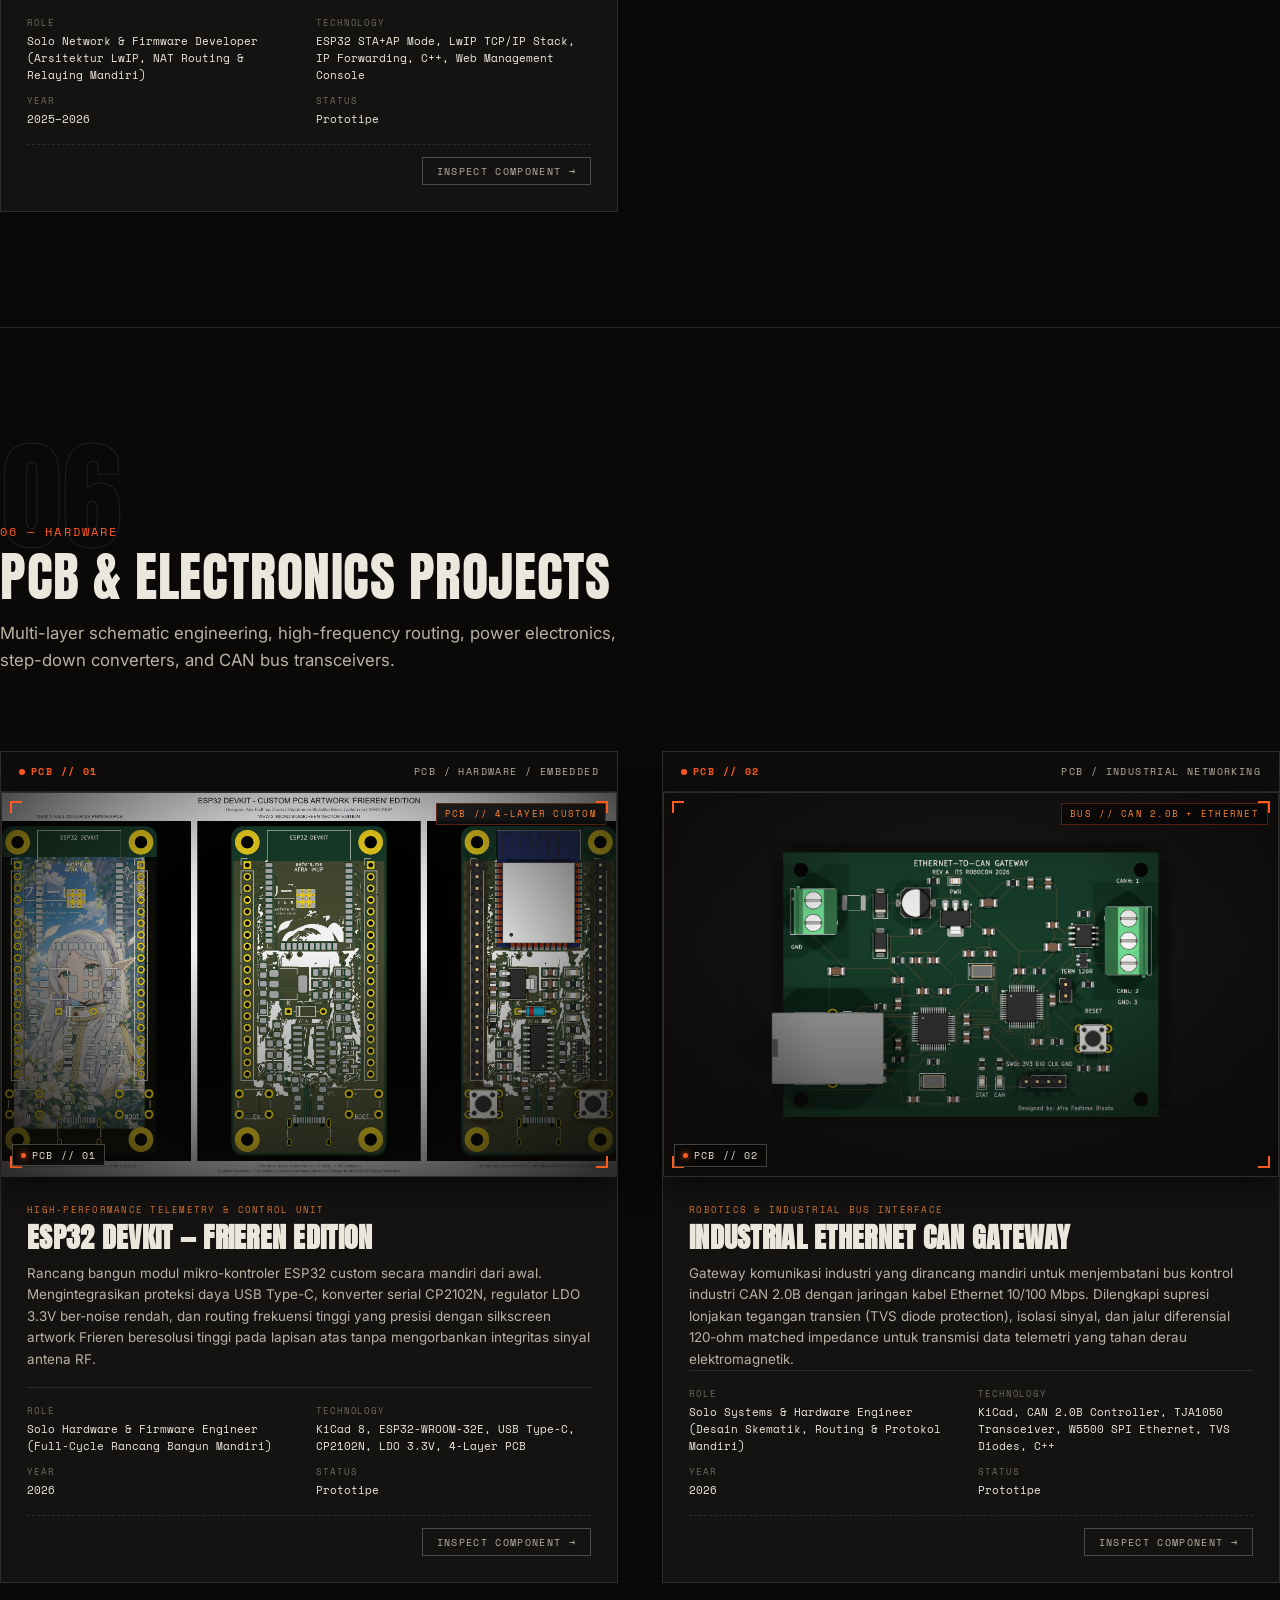
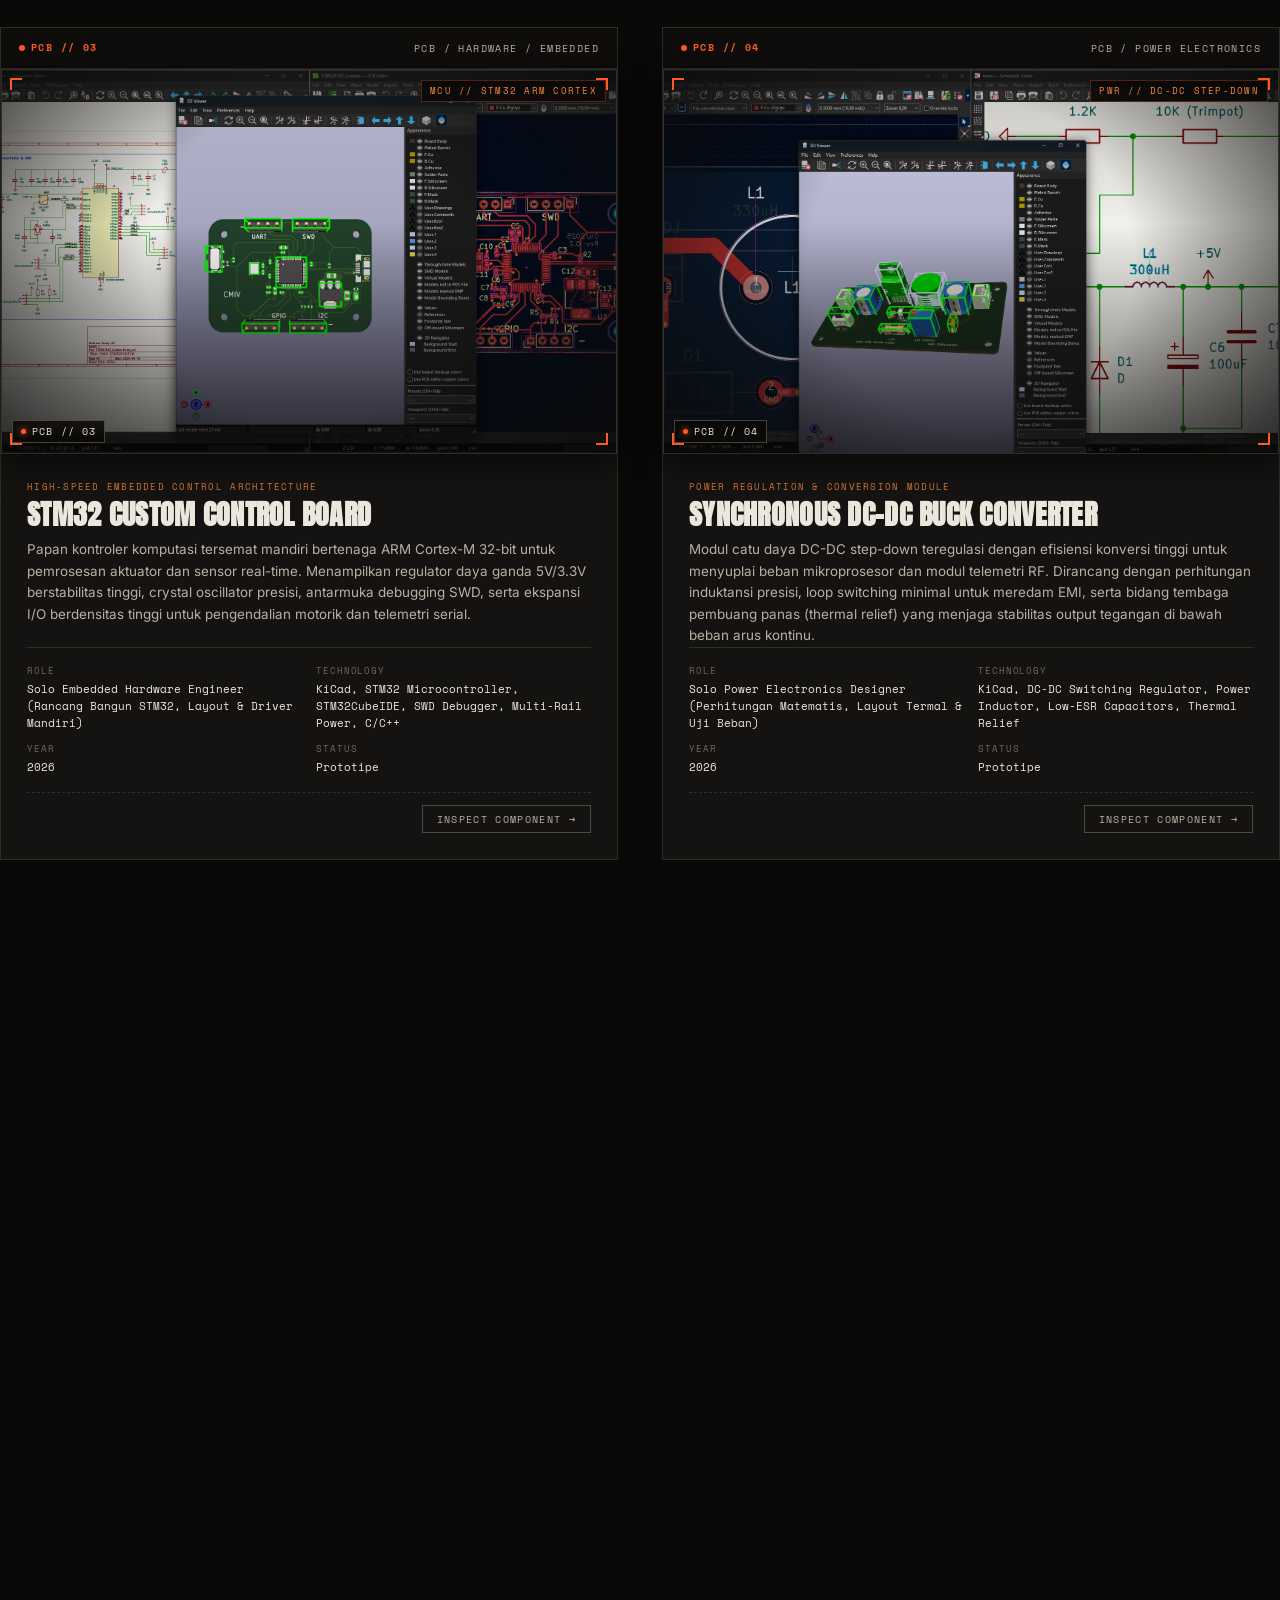
==== commit 44625905: "Fix CSS closing brace in section-title and ensure space separation in hero name rendering" ====
--- a/Engineering Portfolio — Template.html
+++ b/Engineering Portfolio — Template.html
@@ -12,7 +12,7 @@
   <link href="https://fonts.googleapis.com/css2?family=Anton&family=Space+Mono:ital,wght@0,400;0,700;1,400&family=Inter:wght@400;500;600;700;800&display=swap" rel="stylesheet" />
 
   <!-- Stylesheet -->
-  <link rel="stylesheet" href="css/style.css?v=20" />
+  <link rel="stylesheet" href="css/style.css?v=21" />
 </head>
 <body>
 
@@ -304,7 +304,7 @@
   </div>
 
   <!-- Scripts -->
-  <script src="js/data.js?v=20"></script>
-  <script src="js/main.js?v=20"></script>
+  <script src="js/data.js?v=21"></script>
+  <script src="js/main.js?v=21"></script>
 </body>
 </html>
--- a/css/style.css
+++ b/css/style.css
@@ -532,6 +532,7 @@
   font-family: var(--font-display); font-weight: 400; letter-spacing: 0.01em;
   font-size: clamp(1.8rem, 4.8vw, 3.4rem); line-height: 1.02; text-transform: uppercase;
   word-break: break-word;
+}
 .section-intro {
   position: relative; z-index: 1; margin-top: 16px; max-width: 58ch;
   color: var(--paper-dim); font-size: var(--fs-body); line-height: 1.6;
